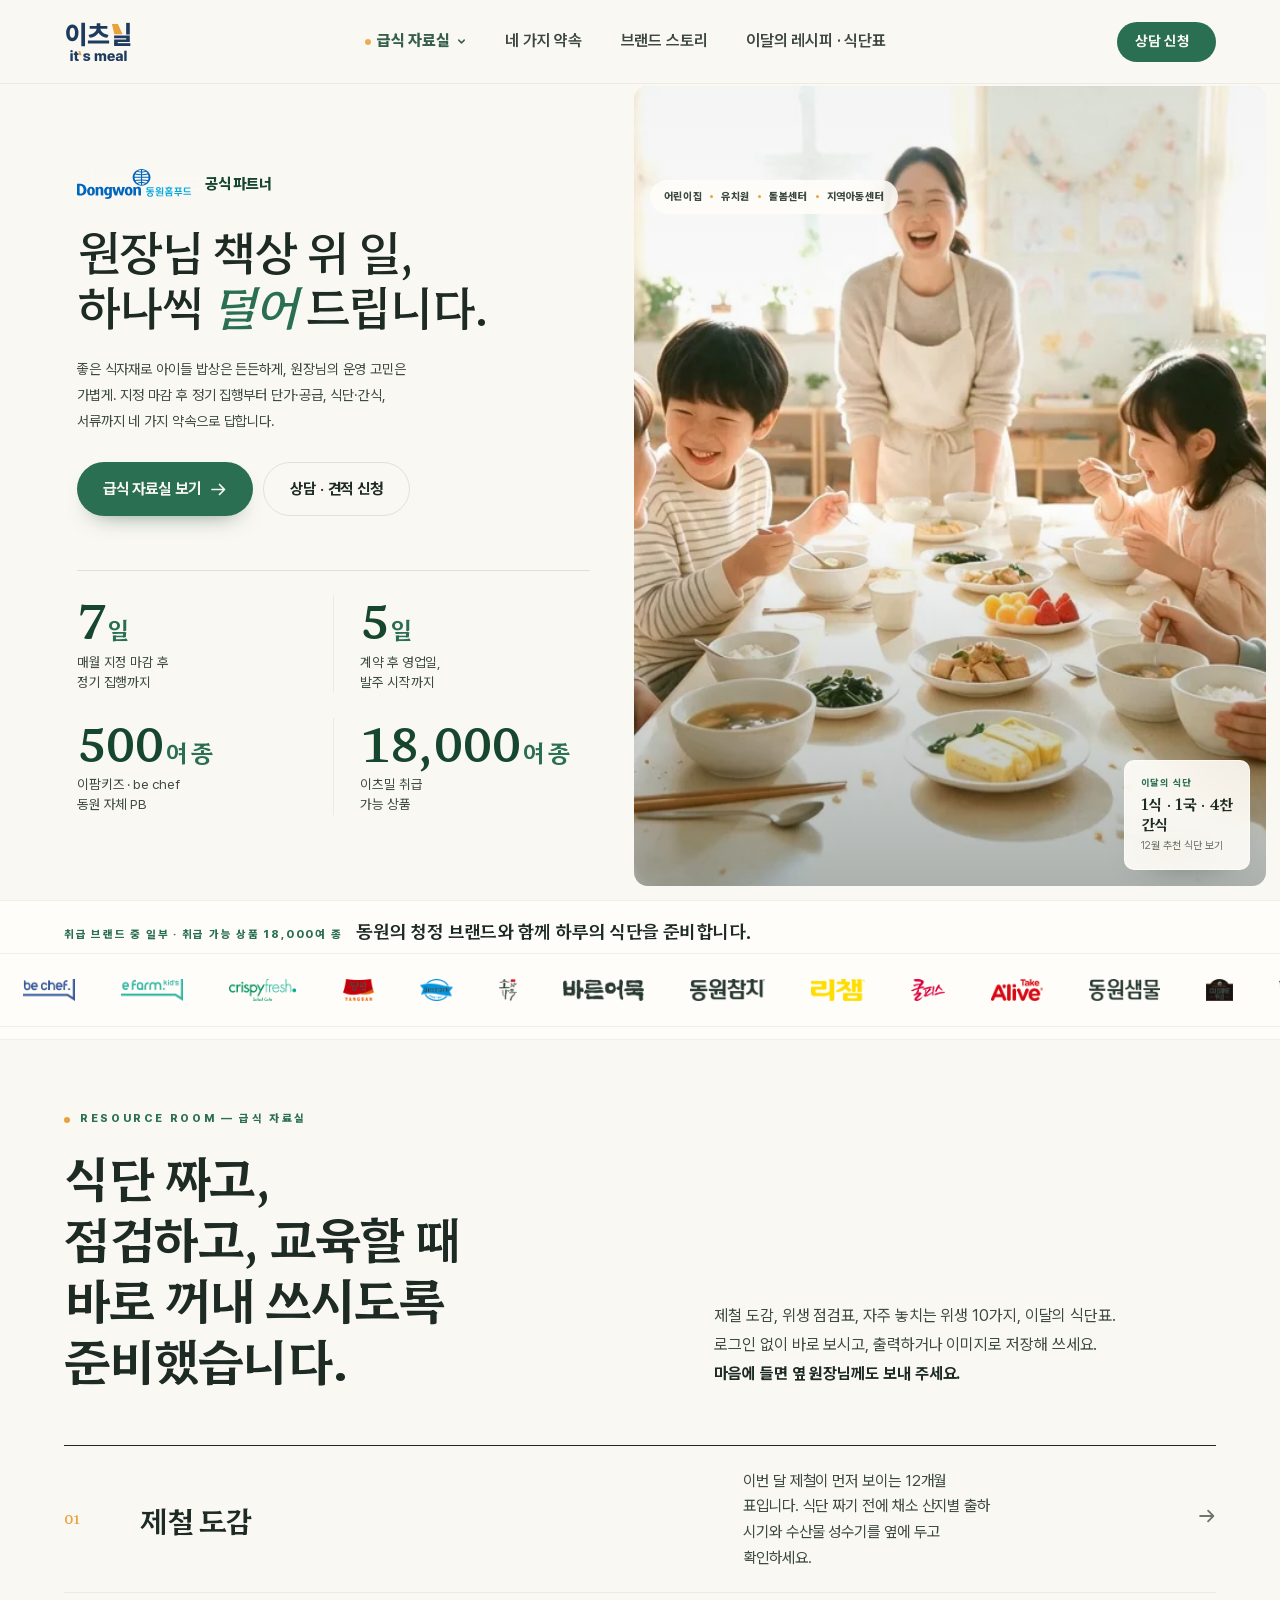
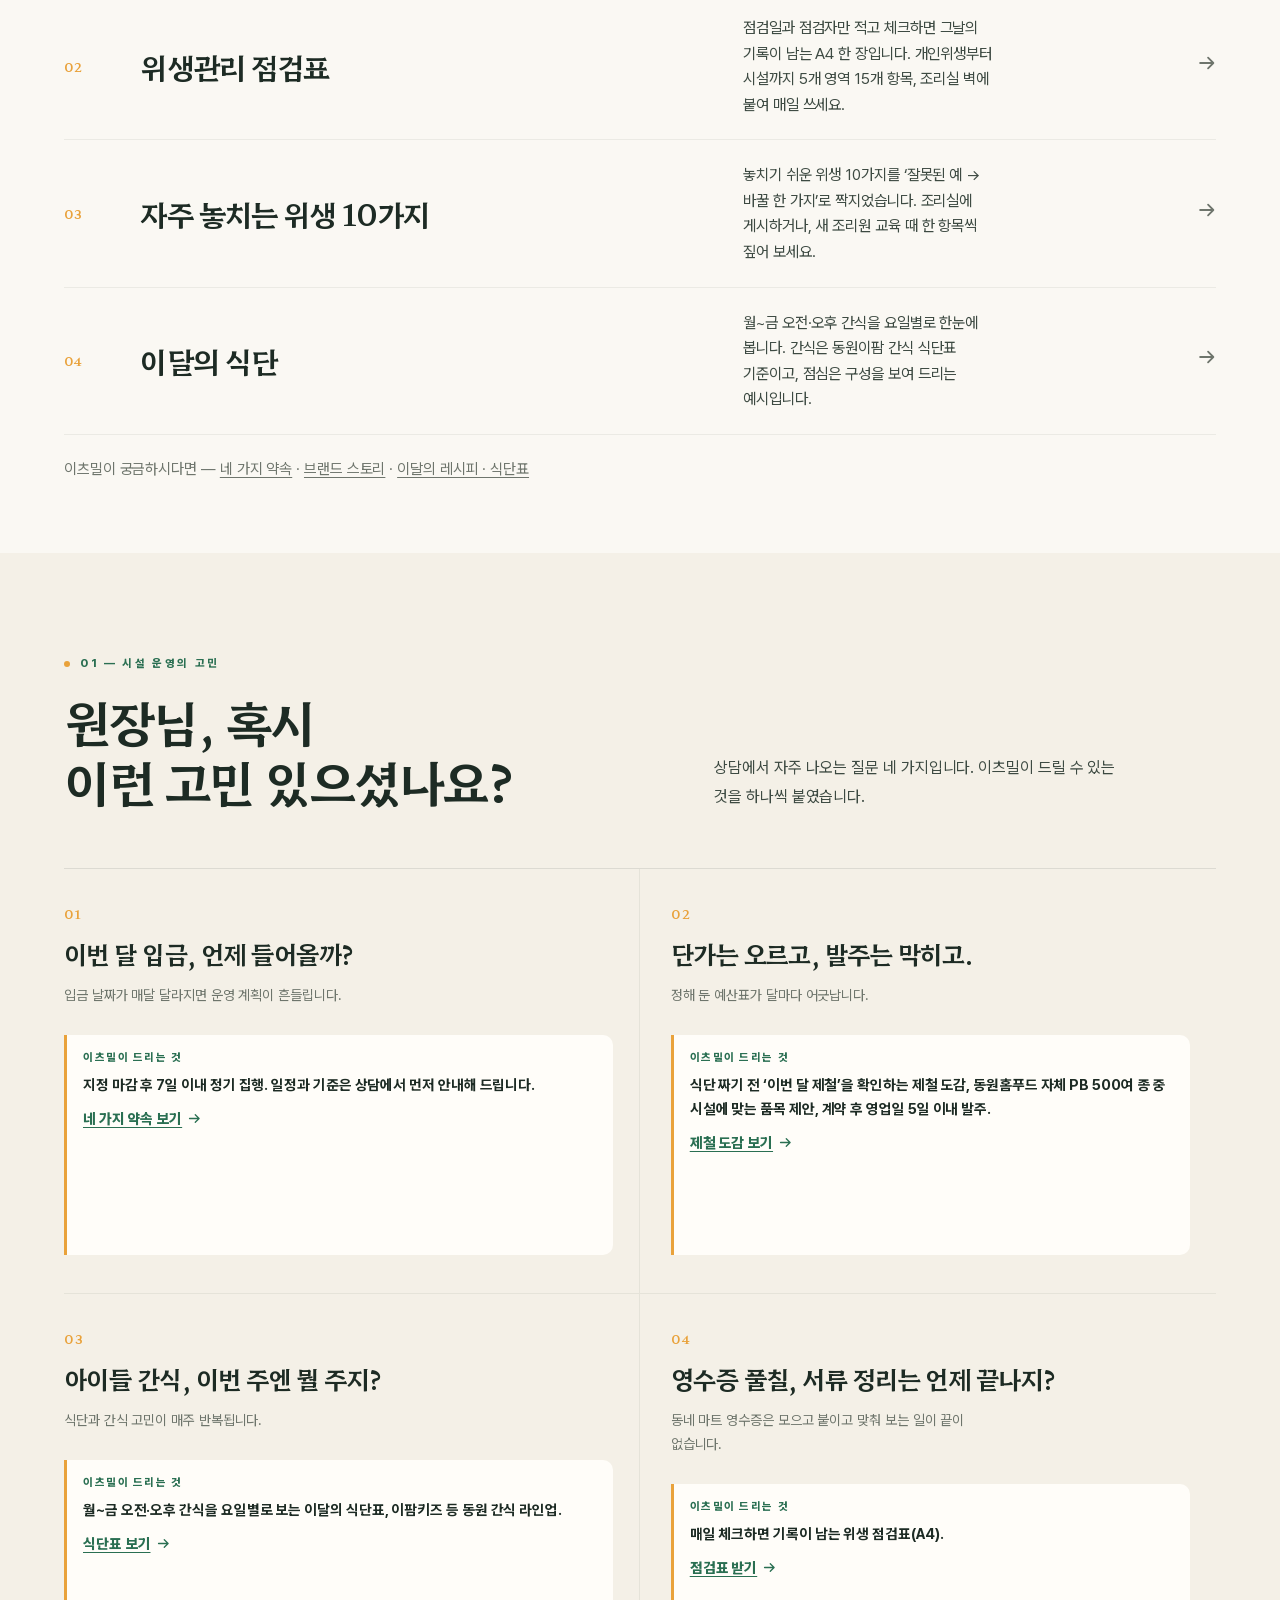
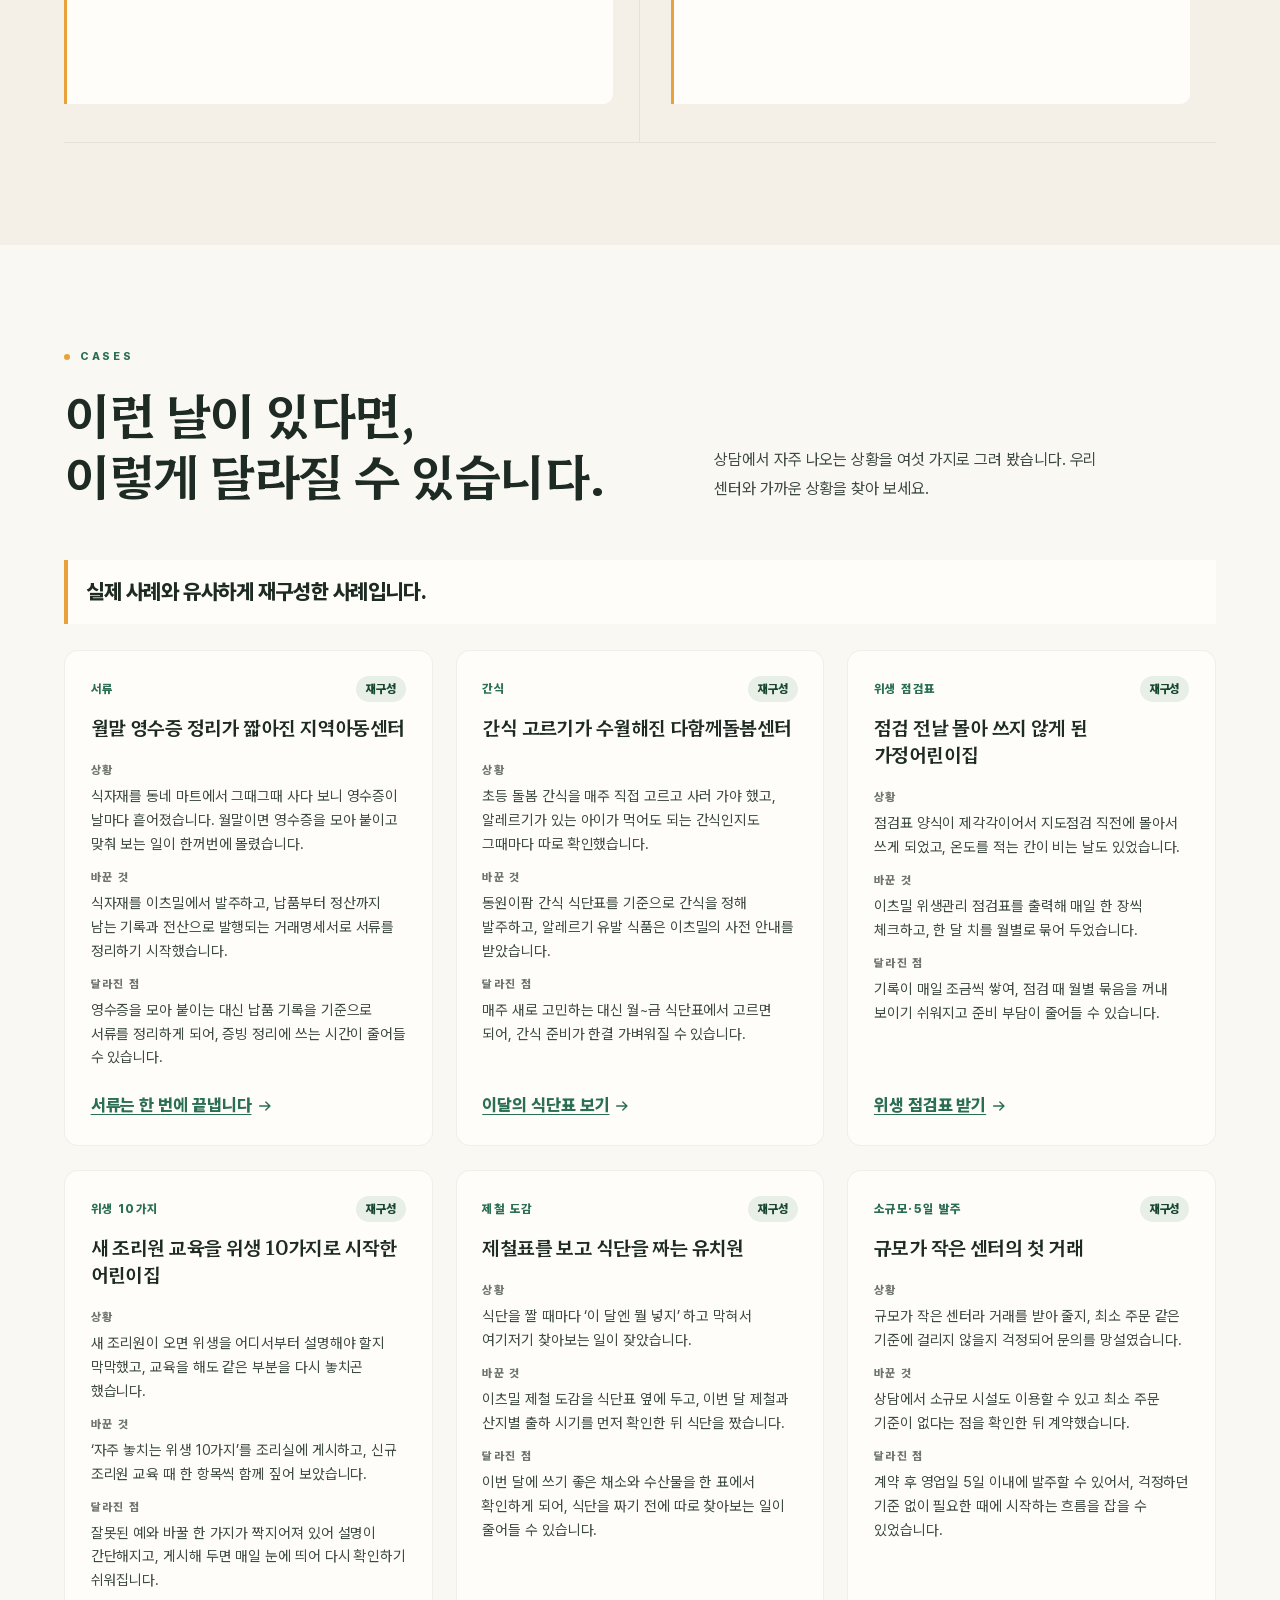
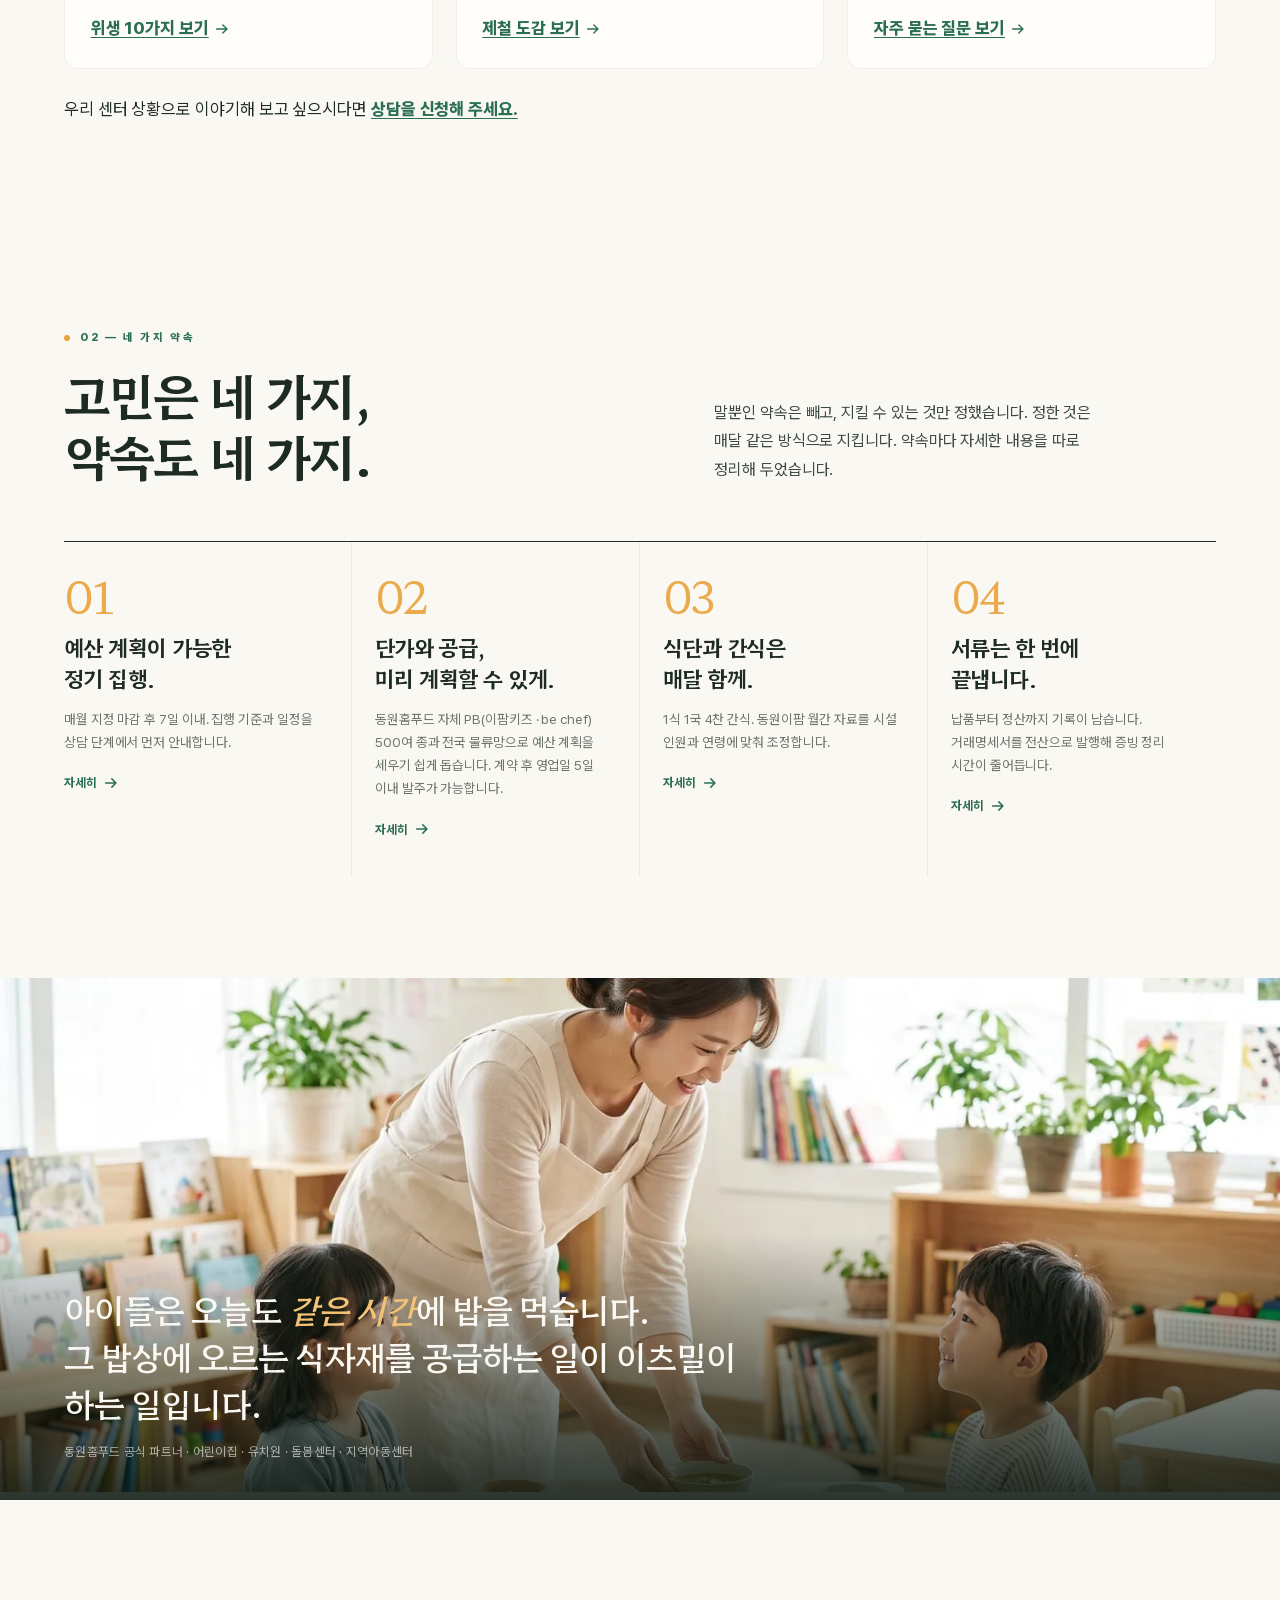
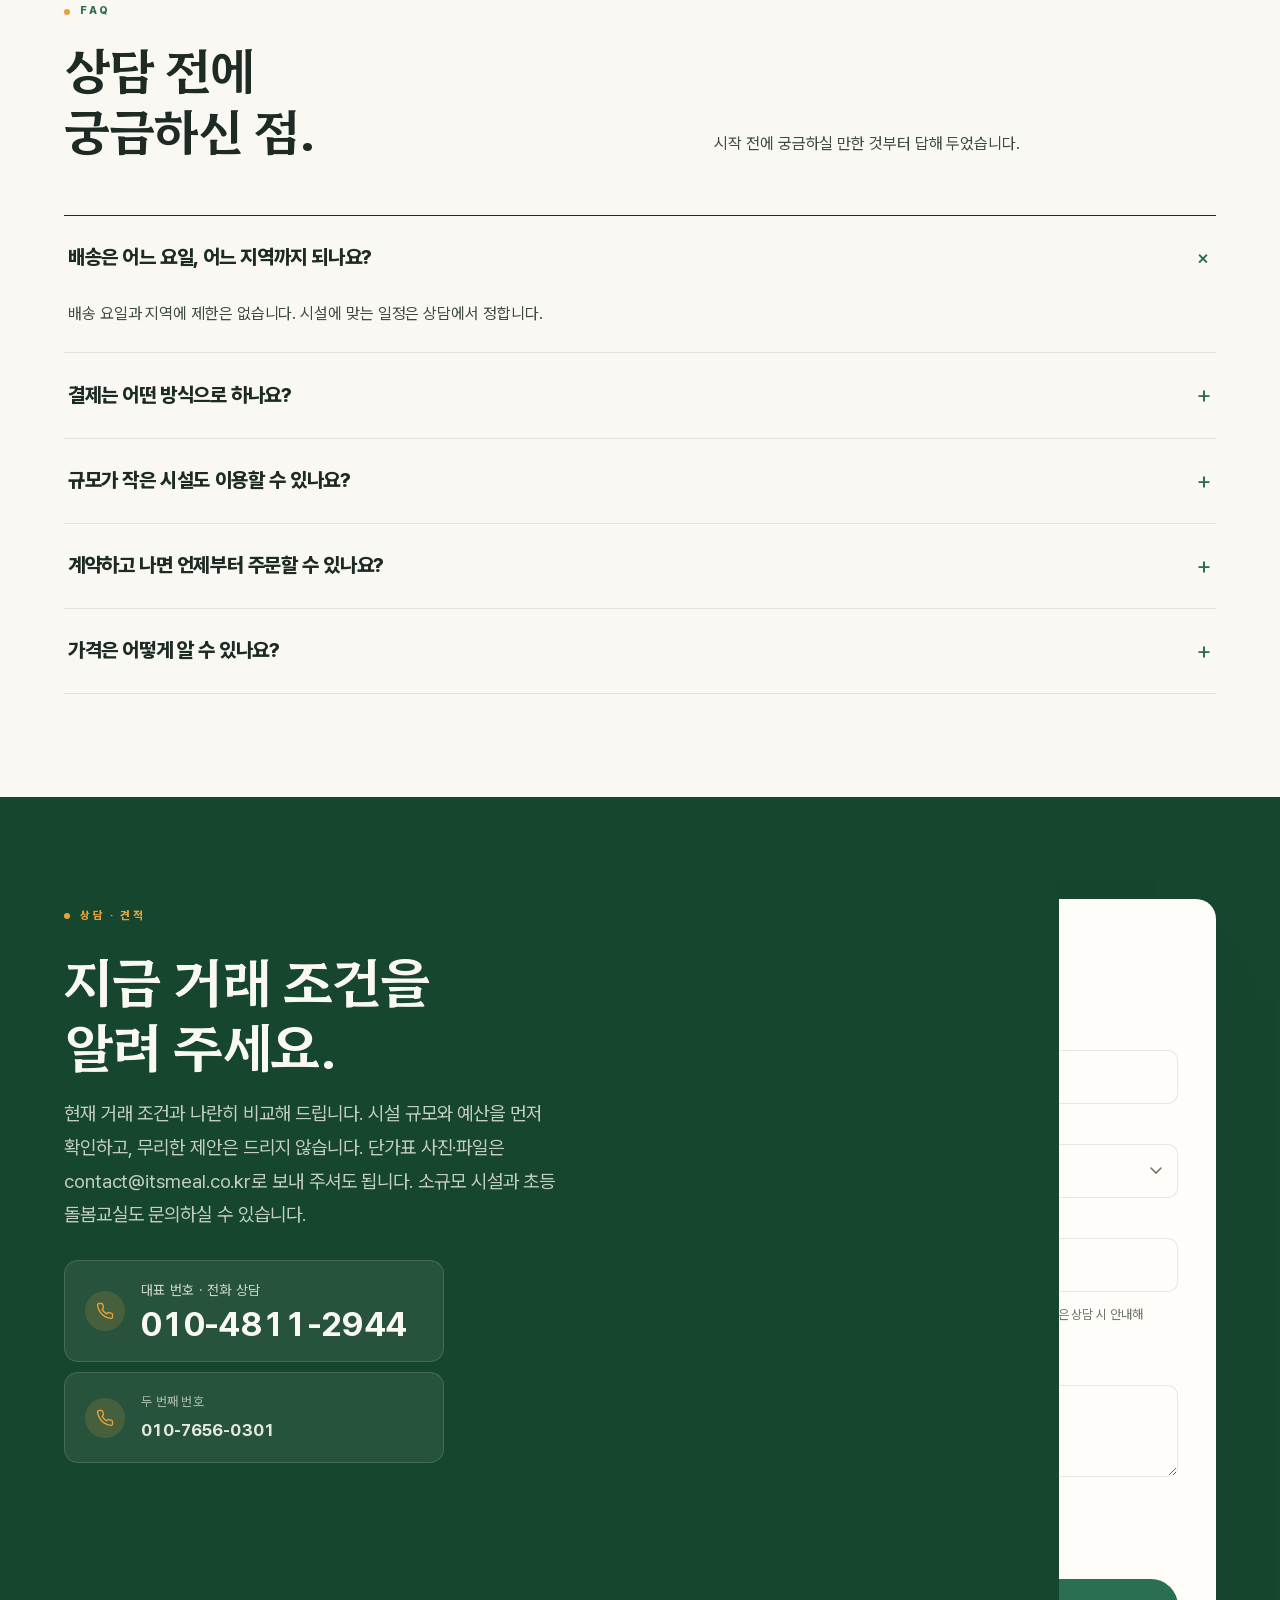
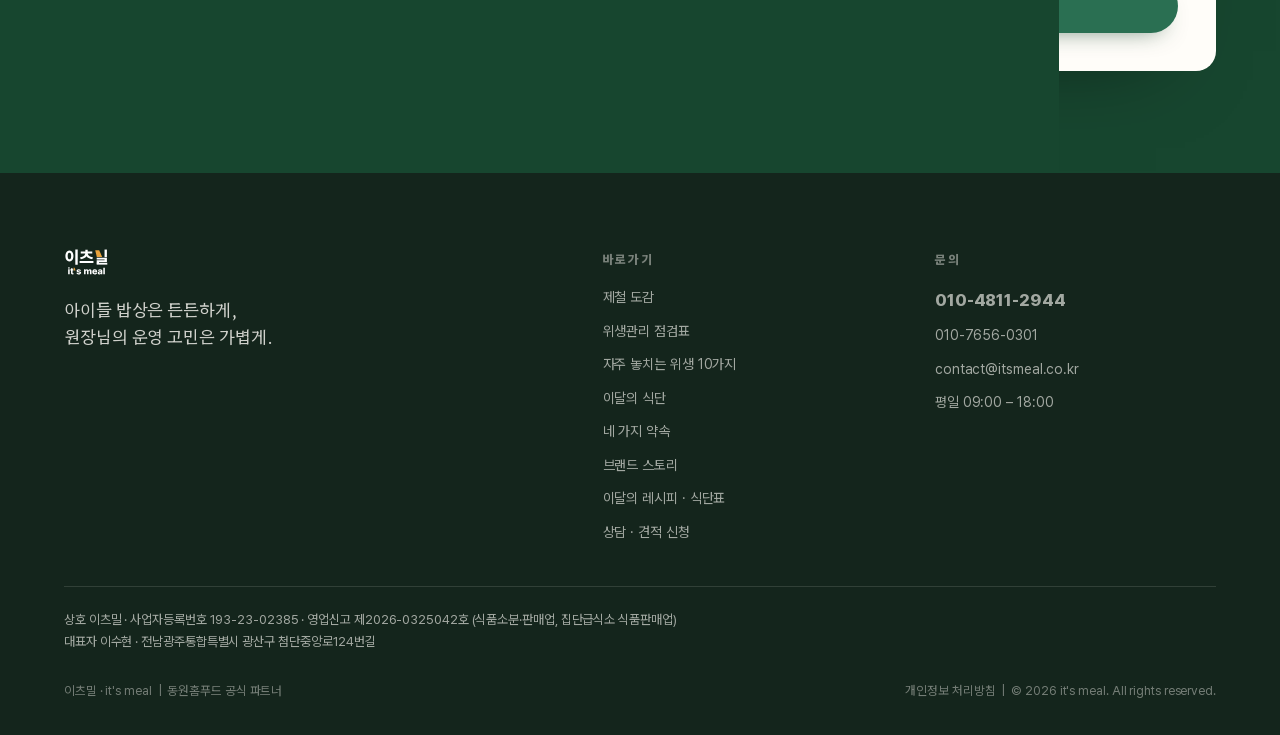
==== index.html @ c4bcea10 "히어로를 새 영상으로 교체(밝은 교실 영상 + 첫 프레임 사진), 반복 시 사진으로 부드럽게 되돌림 Co-Authored-By: Claude Sonnet 5.5 <noreply@a" ====
<!DOCTYPE html>
<html lang="ko" data-nav-dark="false">
<head>
<meta charset="utf-8">
<meta name="viewport" content="width=device-width, initial-scale=1">
<title>이츠밀 — 원장님 책상 위 일, 하나씩 덜어 드립니다</title>
<meta name="description" content="어린이집·유치원·돌봄센터·지역아동센터 전문 식자재 파트너 이츠밀. 동원홈푸드 공식 파트너. 좋은 식자재로 아이들 밥상은 든든하게, 원장님의 운영 고민은 가볍게.">
<meta name="naver-site-verification" content="3c187a1f4da1a7007dff5557e16200ed49ce03ab" />
<link rel="icon" href="/favicon.svg" type="image/svg+xml">
<link rel="canonical" href="https://itsmeal.co.kr/">
<meta property="og:type" content="website">
<meta property="og:locale" content="ko_KR">
<meta property="og:site_name" content="이츠밀">
<meta property="og:title" content="원장님 책상 위 일, 하나씩 덜어 드립니다">
<meta property="og:description" content="좋은 식자재로 아이들 밥상은 든든하게, 원장님의 운영 고민은 가볍게. 이츠밀 — 동원홈푸드 공식 파트너.">
<meta property="og:url" content="https://itsmeal.co.kr/">
<meta property="og:image" content="https://itsmeal.co.kr/og-home-v3.png">
<meta property="og:image:width" content="1200">
<meta property="og:image:height" content="630">
<meta property="og:image:type" content="image/png">
<meta property="og:image:alt" content="좋은 식자재로 밥상은 든든하게 — 매월 마감 후 7일 집행, 계약 후 5일 발주, 18,000여 종 취급">
<meta name="twitter:card" content="summary_large_image">
<meta name="twitter:image" content="https://itsmeal.co.kr/og-home-v3.png">
<script type="application/ld+json">
{
  "@context": "https://schema.org",
  "@graph": [
    {
      "@type": "Organization",
      "@id": "https://itsmeal.co.kr/#org",
      "name": "이츠밀",
      "legalName": "이츠밀",
      "taxID": "193-23-02385",
      "alternateName": "it's meal",
      "url": "https://itsmeal.co.kr/",
      "logo": "https://itsmeal.co.kr/assets/logos/mil2-navy.svg",
      "description": "어린이집·유치원·돌봄센터·지역아동센터 전문 식자재 파트너. 동원홈푸드 공식 파트너.",
      "email": "contact@itsmeal.co.kr",
      "contactPoint": [
        {
          "@type": "ContactPoint",
          "contactType": "customer service",
          "telephone": "+82-10-4811-2944",
          "email": "contact@itsmeal.co.kr",
          "areaServed": "KR",
          "availableLanguage": "ko"
        },
        {
          "@type": "ContactPoint",
          "contactType": "customer service",
          "telephone": "+82-10-7656-0301",
          "email": "contact@itsmeal.co.kr",
          "areaServed": "KR",
          "availableLanguage": "ko"
        }
      ]
    },
    {
      "@type": "WebSite",
      "@id": "https://itsmeal.co.kr/#site",
      "url": "https://itsmeal.co.kr/",
      "name": "이츠밀",
      "inLanguage": "ko-KR",
      "publisher": {
        "@id": "https://itsmeal.co.kr/#org"
      }
    }
  ]
}
</script>
<link rel="stylesheet" href="assets/css/eatsmil.css?v=6ac4d17e">
<link rel="stylesheet" href="assets/css/home.css?v=a015efe0">
<link rel="stylesheet" href="assets/css/cine.css?v=6cdbda81">
<link rel="stylesheet" href="assets/css/sub.css?v=0b7fb41f">
<link rel="stylesheet" href="assets/css/v3.css?v=c8e3315e">
</head>
<body data-page="home">
<!--gen:nav-->
<header class="nav" id="siteNav">
  <div class="nav__in">
    <a class="nav__logo" href="/" aria-label="이츠밀 홈">
      <img class="logo-navy" src="/assets/logos/mil2-navy.svg" alt="이츠밀">
      <img class="logo-white" src="/assets/logos/mil2-white.svg" alt="" aria-hidden="true">
    </a>
    <nav class="nav__menu"><div class="nav__dd"><a href="/resources" class="nav__ddT">급식 자료실<svg class="nav__chev" viewBox="0 0 12 12" fill="none" stroke="currentColor" stroke-width="1.6" stroke-linecap="round" stroke-linejoin="round"><path d="m3 4.5 3 3 3-3"/></svg></a><div class="nav__ddM"><a href="/resource-season"><b>제철 도감</b><span>식단 짜기 전, 이번 달 제철 확인</span></a><a href="/resource-hygiene-check"><b>위생관리 점검표</b><span>출력해서 매일 체크하는 A4 한 장</span></a><a href="/resource-hygiene-tips"><b>자주 놓치는 위생 10가지</b><span>조리실 게시 · 신규 조리원 교육용</span></a><a href="/menu"><b>이달의 식단</b><span>월~금 간식 식단표와 구성 예시</span></a></div></div><a href="/promise" class="">네 가지 약속</a><a href="/story" class="">브랜드 스토리</a><a href="/archive" class="">이달의 레시피 · 식단표</a></nav>
    <a class="nav__cta" href="/#contact">상담 신청 <svg viewBox="0 0 17 17" fill="none" stroke="currentColor" stroke-width="1.7" stroke-linecap="round" stroke-linejoin="round"><path d="M2 8.5h12M9.5 3.5 14.5 8.5 9.5 13.5"/></svg></a>
    <button class="nav__burger" aria-label="메뉴 열기" aria-expanded="false"><span></span></button>
  </div>
</header>
<div class="navSheet"><span class="navSheet__h">급식 자료실</span><a class="navSheet__c" href="/resource-season">제철 도감</a><a class="navSheet__c" href="/resource-hygiene-check">위생관리 점검표</a><a class="navSheet__c" href="/resource-hygiene-tips">자주 놓치는 위생 10가지</a><a class="navSheet__c" href="/menu">이달의 식단</a><a href="/promise">네 가지 약속</a><a href="/story">브랜드 스토리</a><a href="/archive">이달의 레시피 · 식단표</a><a href="/#contact">상담 신청</a></div>
<nav class="mbar" id="mbar" aria-label="빠른 메뉴">
  <a href="/"><svg viewBox="0 0 24 24" fill="none" stroke="currentColor" stroke-width="1.7" stroke-linecap="round" stroke-linejoin="round"><path d="M3 11.5 12 4l9 7.5V20a1 1 0 0 1-1 1h-5v-6H9v6H4a1 1 0 0 1-1-1z"/></svg><span>홈</span></a>
  <a href="/resources"><svg viewBox="0 0 24 24" fill="none" stroke="currentColor" stroke-width="1.7" stroke-linecap="round" stroke-linejoin="round"><path d="M6 3h9l4 4v14H6z"/><path d="M14 3v5h5M9 13h6M9 17h6"/></svg><span>급식 자료실</span></a>
  <a href="tel:01048112944"><svg viewBox="0 0 24 24" fill="none" stroke="currentColor" stroke-width="1.7" stroke-linecap="round" stroke-linejoin="round"><path d="M22 16.9v3a2 2 0 0 1-2.2 2 19.8 19.8 0 0 1-8.6-3.1 19.5 19.5 0 0 1-6-6A19.8 19.8 0 0 1 2.1 4.2 2 2 0 0 1 4.1 2h3a2 2 0 0 1 2 1.7c.1.9.4 1.8.7 2.7a2 2 0 0 1-.5 2.1L8 9.8a16 16 0 0 0 6 6l1.3-1.3a2 2 0 0 1 2.1-.4c.9.3 1.8.6 2.7.7a2 2 0 0 1 1.7 2z"/></svg><span>전화</span></a>
  <a class="mbar__cta" href="/#contact"><svg viewBox="0 0 24 24" fill="none" stroke="currentColor" stroke-width="1.7" stroke-linecap="round" stroke-linejoin="round"><path d="M4 5h16v11H8l-4 4z"/></svg><span>상담 신청</span></a>
</nav>
<!--/gen:nav-->

<!-- ═══ HERO ══════════════════════════════════════════════════════ -->
<section class="hero3" data-hero>
  <div class="hero3__copy">
    <span class="partner" data-cine>
      <img src="assets/logos/dongwon-homefood-blue.svg" alt="동원홈푸드">
      <span class="partner__txt">공식 파트너</span>
    </span>

    <h1>
      <span class="ln" data-cine-line>원장님 책상 위 일,</span>
      <span class="ln" data-cine-line>하나씩 <em>덜어</em> 드립니다.</span>
    </h1>

    <p class="hero3__sub" data-cine>
      좋은 식자재로 아이들 밥상은 든든하게, 원장님의 운영 고민은 가볍게.
      지정 마감 후 정기 집행부터 단가·공급, 식단·간식, 서류까지 네 가지 약속으로 답합니다.
    </p>

    <div class="hero3__acts" data-cine>
      <a class="btn btn--primary" href="#contents">
        급식 자료실 보기
        <svg viewBox="0 0 17 17" fill="none" stroke="currentColor" stroke-width="1.7" stroke-linecap="round" stroke-linejoin="round"><path d="M2 8.5h12M9.5 3.5 14.5 8.5 9.5 13.5"/></svg>
      </a>
      <a class="btn btn--ghost" href="#contact">상담 · 견적 신청</a>
    </div>

    <div class="hero3__facts" data-cine>
      <div class="hero3__fact">
        <span class="hero3__v">7<em>일</em></span>
        <span class="hero3__k">매월 지정 마감 후<br>정기 집행까지</span>
      </div>
      <div class="hero3__fact">
        <span class="hero3__v">5<em>일</em></span>
        <span class="hero3__k">계약 후 영업일,<br>발주 시작까지</span>
      </div>
      <div class="hero3__fact">
        <span class="hero3__v">500<em>여 종</em></span>
        <span class="hero3__k">이팜키즈 · be chef<br>동원 자체 PB</span>
      </div>
      <div class="hero3__fact">
        <span class="hero3__v">18,000<em>여 종</em></span>
        <span class="hero3__k">이츠밀 취급<br>가능 상품</span>
      </div>
    </div>
  </div>

  <div class="hero3__photo">
    <img src="assets/web/hero-kids-v4.webp" alt="밝은 교실에서 점심을 먹는 아이들과 웃고 있는 선생님" fetchpriority="high" data-hero-media>
    <video class="hero3__video" data-hero-video data-hero-media data-src="assets/web/hero-loop-v1.mp4" muted loop playsinline preload="none" aria-hidden="true" tabindex="-1"></video>
    <span class="hero3__tag" data-cine><span>어린이집</span><i></i><span>유치원</span><i></i><span>돌봄센터</span><i></i><span>지역아동센터</span></span>
    <a class="hero3__float" href="/menu" data-cine>
      <span class="k">이달의 식단</span>
      <span class="v">1식 · 1국 · 4찬<br>간식</span>
      <span class="d"><!--gen:home-float--><span data-month-label>11월</span> 추천 식단 보기<!--/gen:home-float--></span>
    </a>
  </div>
</section>

<!-- ═══ 브랜드 띠 ═══════════════════════════════════════════════════ -->
<section class="brandBand" aria-label="납품 가능 브랜드">
  <div class="wrap brandBand__head">
    <span class="brandBand__k">취급 브랜드 중 일부 · 취급 가능 상품 18,000여 종</span>
    <p class="brandBand__t">동원의 청정 브랜드와 함께 하루의 식단을 준비합니다.</p>
  </div>
  <div class="marquee" data-marquee>
    <ul class="marquee__track"><li><img src="assets/brands/bechef.webp" alt="be chef." loading="lazy" decoding="async"></li><li><img src="assets/brands/efarm.webp" alt="e farm. kid's" loading="lazy" decoding="async"></li><li><img src="assets/brands/crispy.webp" alt="crispyfresh" loading="lazy" decoding="async"></li><li><img src="assets/brands/yangban.webp" alt="양반" loading="lazy" decoding="async"></li><li><img src="assets/brands/denmark.webp" alt="덴마크" loading="lazy" decoding="async"></li><li><img src="assets/brands/sowanamu.webp" alt="소와나무" loading="lazy" decoding="async"></li><li><img src="assets/brands/baleun-eomug.webp" alt="바른어묵" loading="lazy" decoding="async"></li><li><img src="assets/brands/dwtuna.webp" alt="동원참치" loading="lazy" decoding="async"></li><li><img src="assets/brands/richam.webp" alt="리챔" loading="lazy" decoding="async"></li><li><img src="assets/brands/coolpeace.webp" alt="쿨피스" loading="lazy" decoding="async"></li><li><img src="assets/brands/takealive.webp" alt="Take A'live" loading="lazy" decoding="async"></li><li><img src="assets/brands/dwdrink.webp" alt="동원샘물" loading="lazy" decoding="async"></li><li><img src="assets/brands/cuisine.webp" alt="퀴진" loading="lazy" decoding="async"></li><li><img src="assets/brands/dimsum.webp" alt="딤섬" loading="lazy" decoding="async"></li><li><img src="assets/brands/thebanchan.webp" alt="더반찬&amp;" loading="lazy" decoding="async"></li><li><img src="assets/brands/gaesung.webp" alt="개성" loading="lazy" decoding="async"></li><li><img src="assets/brands/grilly.webp" alt="그릴리" loading="lazy" decoding="async"></li><li><img src="assets/brands/kebasak.webp" alt="케바삭" loading="lazy" decoding="async"></li><li><img src="assets/brands/sangsang.webp" alt="상상" loading="lazy" decoding="async"></li><li><img src="assets/brands/harumi.webp" alt="하루미" loading="lazy" decoding="async"></li><li><img src="assets/brands/just.webp" alt="저스트" loading="lazy" decoding="async"></li></ul>
    <ul class="marquee__track" aria-hidden="true"><li><img src="assets/brands/bechef.webp" alt="be chef." loading="lazy" decoding="async"></li><li><img src="assets/brands/efarm.webp" alt="e farm. kid's" loading="lazy" decoding="async"></li><li><img src="assets/brands/crispy.webp" alt="crispyfresh" loading="lazy" decoding="async"></li><li><img src="assets/brands/yangban.webp" alt="양반" loading="lazy" decoding="async"></li><li><img src="assets/brands/denmark.webp" alt="덴마크" loading="lazy" decoding="async"></li><li><img src="assets/brands/sowanamu.webp" alt="소와나무" loading="lazy" decoding="async"></li><li><img src="assets/brands/baleun-eomug.webp" alt="바른어묵" loading="lazy" decoding="async"></li><li><img src="assets/brands/dwtuna.webp" alt="동원참치" loading="lazy" decoding="async"></li><li><img src="assets/brands/richam.webp" alt="리챔" loading="lazy" decoding="async"></li><li><img src="assets/brands/coolpeace.webp" alt="쿨피스" loading="lazy" decoding="async"></li><li><img src="assets/brands/takealive.webp" alt="Take A'live" loading="lazy" decoding="async"></li><li><img src="assets/brands/dwdrink.webp" alt="동원샘물" loading="lazy" decoding="async"></li><li><img src="assets/brands/cuisine.webp" alt="퀴진" loading="lazy" decoding="async"></li><li><img src="assets/brands/dimsum.webp" alt="딤섬" loading="lazy" decoding="async"></li><li><img src="assets/brands/thebanchan.webp" alt="더반찬&amp;" loading="lazy" decoding="async"></li><li><img src="assets/brands/gaesung.webp" alt="개성" loading="lazy" decoding="async"></li><li><img src="assets/brands/grilly.webp" alt="그릴리" loading="lazy" decoding="async"></li><li><img src="assets/brands/kebasak.webp" alt="케바삭" loading="lazy" decoding="async"></li><li><img src="assets/brands/sangsang.webp" alt="상상" loading="lazy" decoding="async"></li><li><img src="assets/brands/harumi.webp" alt="하루미" loading="lazy" decoding="async"></li><li><img src="assets/brands/just.webp" alt="저스트" loading="lazy" decoding="async"></li></ul>
  </div>
</section>

<!-- ═══ 급식 현장 자료 ═══════════════════════════════════════════ -->
<section class="sec sec--tight" id="contents">
  <div class="wrap">
    <div class="secHead">
      <div class="secHead__t">
        <span class="lab" data-reveal>Resource Room — 급식 자료실</span>
        <h2 data-reveal style="--d:70ms">식단 짜고, 점검하고, 교육할 때<br>바로 꺼내 쓰시도록 준비했습니다.</h2>
      </div>
      <p class="secHead__a" data-reveal style="--d:140ms">
        제철 도감, 위생 점검표, 자주 놓치는 위생 10가지, 이달의 식단표. 로그인 없이 바로 보시고, 출력하거나 이미지로 저장해 쓰세요.
        <b>마음에 들면 옆 원장님께도 보내 주세요.</b>
      </p>
    </div>

    <div class="dir" data-reveal>
      <a class="dir__row" href="/resource-season">
        <span class="dir__n">01</span>
        <span class="dir__t">제철 도감</span>
        <span class="dir__d">이번 달 제철이 먼저 보이는 12개월 표입니다. 식단 짜기 전에 채소 산지별 출하 시기와 수산물 성수기를 옆에 두고 확인하세요.</span>
        <span class="dir__thumb"><img src="assets/web/goods.webp" alt="" loading="lazy" decoding="async"></span>
        <span class="dir__go"><svg viewBox="0 0 17 17" fill="none" stroke="currentColor" stroke-width="1.7" stroke-linecap="round" stroke-linejoin="round"><path d="M2 8.5h12M9.5 3.5 14.5 8.5 9.5 13.5"/></svg></span>
      </a>
      <a class="dir__row" href="/resource-hygiene-check">
        <span class="dir__n">02</span>
        <span class="dir__t">위생관리 점검표</span>
        <span class="dir__d">점검일과 점검자만 적고 체크하면 그날의 기록이 남는 A4 한 장입니다. 개인위생부터 시설까지 5개 영역 15개 항목, 조리실 벽에 붙여 매일 쓰세요.</span>
        <span class="dir__thumb"><img src="assets/web/desk.webp" alt="" loading="lazy" decoding="async"></span>
        <span class="dir__go"><svg viewBox="0 0 17 17" fill="none" stroke="currentColor" stroke-width="1.7" stroke-linecap="round" stroke-linejoin="round"><path d="M2 8.5h12M9.5 3.5 14.5 8.5 9.5 13.5"/></svg></span>
      </a>
      <a class="dir__row" href="/resource-hygiene-tips">
        <span class="dir__n">03</span>
        <span class="dir__t">자주 놓치는 위생 10가지</span>
        <span class="dir__d">놓치기 쉬운 위생 10가지를 ‘잘못된 예 → 바꿀 한 가지’로 짝지었습니다. 조리실에 게시하거나, 새 조리원 교육 때 한 항목씩 짚어 보세요.</span>
        <span class="dir__thumb"><img src="assets/web/serve.webp" alt="" loading="lazy" decoding="async"></span>
        <span class="dir__go"><svg viewBox="0 0 17 17" fill="none" stroke="currentColor" stroke-width="1.7" stroke-linecap="round" stroke-linejoin="round"><path d="M2 8.5h12M9.5 3.5 14.5 8.5 9.5 13.5"/></svg></span>
      </a>
      <a class="dir__row" href="/menu">
        <span class="dir__n">04</span>
        <span class="dir__t">이달의 식단</span>
        <span class="dir__d">월~금 오전·오후 간식을 요일별로 한눈에 봅니다. 간식은 동원이팜 간식 식단표 기준이고, 점심은 구성을 보여 드리는 예시입니다.</span>
        <span class="dir__thumb"><img src="assets/web/tray-mint.webp" alt="" loading="lazy" decoding="async"></span>
        <span class="dir__go"><svg viewBox="0 0 17 17" fill="none" stroke="currentColor" stroke-width="1.7" stroke-linecap="round" stroke-linejoin="round"><path d="M2 8.5h12M9.5 3.5 14.5 8.5 9.5 13.5"/></svg></span>
      </a>
    </div>

    <p class="small" data-reveal style="margin-top:22px">
      이츠밀이 궁금하시다면 — <a href="/promise" style="text-decoration:underline;text-underline-offset:3px">네 가지 약속</a> ·
      <a href="/story" style="text-decoration:underline;text-underline-offset:3px">브랜드 스토리</a> ·
      <a href="/archive" style="text-decoration:underline;text-underline-offset:3px">이달의 레시피 · 식단표</a>
    </p>
  </div>
</section>

<!-- ═══ 01 · 고민 ═════════════════════════════════════════════════ -->
<section class="sec sec--warm" id="concern">
  <div class="wrap">
    <div class="secHead">
      <div class="secHead__t">
        <span class="lab" data-reveal>01 — 시설 운영의 고민</span>
        <h2 data-reveal style="--d:70ms">원장님, 혹시<br>이런 고민 있으셨나요?</h2>
      </div>
      <p class="secHead__a" data-reveal style="--d:140ms">
        상담에서 자주 나오는 질문 네 가지입니다.
        이츠밀이 드릴 수 있는 것을 하나씩 붙였습니다.
      </p>
    </div>

    <div class="q4">
      <article class="q4__i" data-reveal>
        <span class="q4__n">01</span>
        <h3 class="q4__q">이번 달 입금, 언제 들어올까?</h3>
        <p class="q4__d">입금 날짜가 매달 달라지면 운영 계획이 흔들립니다.</p>
        <p class="q4__give"><span>이츠밀이 드리는 것</span><b>지정 마감 후 7일 이내 정기 집행. 일정과 기준은 상담에서 먼저 안내해 드립니다.</b><a href="/promise">네 가지 약속 보기 <svg viewBox="0 0 17 17" fill="none" stroke="currentColor" stroke-width="1.7" stroke-linecap="round" stroke-linejoin="round"><path d="M2 8.5h12M9.5 3.5 14.5 8.5 9.5 13.5"/></svg></a></p>
      </article>
      <article class="q4__i" data-reveal style="--d:80ms">
        <span class="q4__n">02</span>
        <h3 class="q4__q">단가는 오르고, 발주는 막히고.</h3>
        <p class="q4__d">정해 둔 예산표가 달마다 어긋납니다.</p>
        <p class="q4__give"><span>이츠밀이 드리는 것</span><b>식단 짜기 전 ‘이번 달 제철’을 확인하는 제철 도감, 동원홈푸드 자체 PB 500여 종 중 시설에 맞는 품목 제안, 계약 후 영업일 5일 이내 발주.</b><a href="/resource-season">제철 도감 보기 <svg viewBox="0 0 17 17" fill="none" stroke="currentColor" stroke-width="1.7" stroke-linecap="round" stroke-linejoin="round"><path d="M2 8.5h12M9.5 3.5 14.5 8.5 9.5 13.5"/></svg></a></p>
      </article>
      <article class="q4__i" data-reveal style="--d:160ms">
        <span class="q4__n">03</span>
        <h3 class="q4__q">아이들 간식, 이번 주엔 뭘 주지?</h3>
        <p class="q4__d">식단과 간식 고민이 매주 반복됩니다.</p>
        <p class="q4__give"><span>이츠밀이 드리는 것</span><b>월~금 오전·오후 간식을 요일별로 보는 이달의 식단표, 이팜키즈 등 동원 간식 라인업.</b><a href="/menu">식단표 보기 <svg viewBox="0 0 17 17" fill="none" stroke="currentColor" stroke-width="1.7" stroke-linecap="round" stroke-linejoin="round"><path d="M2 8.5h12M9.5 3.5 14.5 8.5 9.5 13.5"/></svg></a></p>
      </article>
      <article class="q4__i" data-reveal style="--d:240ms">
        <span class="q4__n">04</span>
        <h3 class="q4__q">영수증 풀칠, 서류 정리는 언제 끝나지?</h3>
        <p class="q4__d">동네 마트 영수증은 모으고 붙이고 맞춰 보는 일이 끝이 없습니다.</p>
        <p class="q4__give"><span>이츠밀이 드리는 것</span><b>매일 체크하면 기록이 남는 위생 점검표(A4).</b><a href="/resource-hygiene-check">점검표 받기 <svg viewBox="0 0 17 17" fill="none" stroke="currentColor" stroke-width="1.7" stroke-linecap="round" stroke-linejoin="round"><path d="M2 8.5h12M9.5 3.5 14.5 8.5 9.5 13.5"/></svg></a></p>
      </article>
    </div>
  </div>
</section>

<!-- ═══ 센터 사례(예시) ══════════════════════════════════════════ -->
<section class="sec" id="cases">
  <div class="wrap">
    <div class="secHead">
      <div class="secHead__t">
        <span class="lab" data-reveal>Cases</span>
        <h2 data-reveal style="--d:70ms">이런 날이 있다면,<br>이렇게 달라질 수 있습니다.</h2>
      </div>
      <p class="secHead__a" data-reveal style="--d:140ms">
        상담에서 자주 나오는 상황을 여섯 가지로 그려 봤습니다.
        우리 센터와 가까운 상황을 찾아 보세요.
      </p>
    </div>
    <p class="cases__note" data-reveal>실제 사례와 유사하게 재구성한 사례입니다.</p>
    <div class="cases">
      <article class="case" data-reveal>
        <div class="case__top"><span class="case__tag">서류</span><span class="case__ex">재구성</span></div>
        <h3 class="case__t">월말 영수증 정리가 짧아진 지역아동센터</h3>
        <dl class="case__dl"><dt>상황</dt><dd>식자재를 동네 마트에서 그때그때 사다 보니 영수증이 날마다 흩어졌습니다. 월말이면 영수증을 모아 붙이고 맞춰 보는 일이 한꺼번에 몰렸습니다.</dd><dt>바꾼 것</dt><dd>식자재를 이츠밀에서 발주하고, 납품부터 정산까지 남는 기록과 전산으로 발행되는 거래명세서로 서류를 정리하기 시작했습니다.</dd><dt>달라진 점</dt><dd>영수증을 모아 붙이는 대신 납품 기록을 기준으로 서류를 정리하게 되어, 증빙 정리에 쓰는 시간이 줄어들 수 있습니다.</dd></dl>
        <a class="case__a" href="/promise#p04">서류는 한 번에 끝냅니다 <svg viewBox="0 0 17 17" fill="none" stroke="currentColor" stroke-width="1.7" stroke-linecap="round" stroke-linejoin="round"><path d="M2 8.5h12M9.5 3.5 14.5 8.5 9.5 13.5"/></svg></a>
      </article>
      <article class="case" data-reveal style="--d:80ms">
        <div class="case__top"><span class="case__tag">간식</span><span class="case__ex">재구성</span></div>
        <h3 class="case__t">간식 고르기가 수월해진 다함께돌봄센터</h3>
        <dl class="case__dl"><dt>상황</dt><dd>초등 돌봄 간식을 매주 직접 고르고 사러 가야 했고, 알레르기가 있는 아이가 먹어도 되는 간식인지도 그때마다 따로 확인했습니다.</dd><dt>바꾼 것</dt><dd>동원이팜 간식 식단표를 기준으로 간식을 정해 발주하고, 알레르기 유발 식품은 이츠밀의 사전 안내를 받았습니다.</dd><dt>달라진 점</dt><dd>매주 새로 고민하는 대신 월~금 식단표에서 고르면 되어, 간식 준비가 한결 가벼워질 수 있습니다.</dd></dl>
        <a class="case__a" href="/menu">이달의 식단표 보기 <svg viewBox="0 0 17 17" fill="none" stroke="currentColor" stroke-width="1.7" stroke-linecap="round" stroke-linejoin="round"><path d="M2 8.5h12M9.5 3.5 14.5 8.5 9.5 13.5"/></svg></a>
      </article>
      <article class="case" data-reveal style="--d:160ms">
        <div class="case__top"><span class="case__tag">위생 점검표</span><span class="case__ex">재구성</span></div>
        <h3 class="case__t">점검 전날 몰아 쓰지 않게 된 가정어린이집</h3>
        <dl class="case__dl"><dt>상황</dt><dd>점검표 양식이 제각각이어서 지도점검 직전에 몰아서 쓰게 되었고, 온도를 적는 칸이 비는 날도 있었습니다.</dd><dt>바꾼 것</dt><dd>이츠밀 위생관리 점검표를 출력해 매일 한 장씩 체크하고, 한 달 치를 월별로 묶어 두었습니다.</dd><dt>달라진 점</dt><dd>기록이 매일 조금씩 쌓여, 점검 때 월별 묶음을 꺼내 보이기 쉬워지고 준비 부담이 줄어들 수 있습니다.</dd></dl>
        <a class="case__a" href="/resource-hygiene-check">위생 점검표 받기 <svg viewBox="0 0 17 17" fill="none" stroke="currentColor" stroke-width="1.7" stroke-linecap="round" stroke-linejoin="round"><path d="M2 8.5h12M9.5 3.5 14.5 8.5 9.5 13.5"/></svg></a>
      </article>
      <article class="case" data-reveal style="--d:0ms">
        <div class="case__top"><span class="case__tag">위생 10가지</span><span class="case__ex">재구성</span></div>
        <h3 class="case__t">새 조리원 교육을 위생 10가지로 시작한 어린이집</h3>
        <dl class="case__dl"><dt>상황</dt><dd>새 조리원이 오면 위생을 어디서부터 설명해야 할지 막막했고, 교육을 해도 같은 부분을 다시 놓치곤 했습니다.</dd><dt>바꾼 것</dt><dd>‘자주 놓치는 위생 10가지’를 조리실에 게시하고, 신규 조리원 교육 때 한 항목씩 함께 짚어 보았습니다.</dd><dt>달라진 점</dt><dd>잘못된 예와 바꿀 한 가지가 짝지어져 있어 설명이 간단해지고, 게시해 두면 매일 눈에 띄어 다시 확인하기 쉬워집니다.</dd></dl>
        <a class="case__a" href="/resource-hygiene-tips">위생 10가지 보기 <svg viewBox="0 0 17 17" fill="none" stroke="currentColor" stroke-width="1.7" stroke-linecap="round" stroke-linejoin="round"><path d="M2 8.5h12M9.5 3.5 14.5 8.5 9.5 13.5"/></svg></a>
      </article>
      <article class="case" data-reveal style="--d:80ms">
        <div class="case__top"><span class="case__tag">제철 도감</span><span class="case__ex">재구성</span></div>
        <h3 class="case__t">제철표를 보고 식단을 짜는 유치원</h3>
        <dl class="case__dl"><dt>상황</dt><dd>식단을 짤 때마다 ‘이 달엔 뭘 넣지’ 하고 막혀서 여기저기 찾아보는 일이 잦았습니다.</dd><dt>바꾼 것</dt><dd>이츠밀 제철 도감을 식단표 옆에 두고, 이번 달 제철과 산지별 출하 시기를 먼저 확인한 뒤 식단을 짰습니다.</dd><dt>달라진 점</dt><dd>이번 달에 쓰기 좋은 채소와 수산물을 한 표에서 확인하게 되어, 식단을 짜기 전에 따로 찾아보는 일이 줄어들 수 있습니다.</dd></dl>
        <a class="case__a" href="/resource-season">제철 도감 보기 <svg viewBox="0 0 17 17" fill="none" stroke="currentColor" stroke-width="1.7" stroke-linecap="round" stroke-linejoin="round"><path d="M2 8.5h12M9.5 3.5 14.5 8.5 9.5 13.5"/></svg></a>
      </article>
      <article class="case" data-reveal style="--d:160ms">
        <div class="case__top"><span class="case__tag">소규모·5일 발주</span><span class="case__ex">재구성</span></div>
        <h3 class="case__t">규모가 작은 센터의 첫 거래</h3>
        <dl class="case__dl"><dt>상황</dt><dd>규모가 작은 센터라 거래를 받아 줄지, 최소 주문 같은 기준에 걸리지 않을지 걱정되어 문의를 망설였습니다.</dd><dt>바꾼 것</dt><dd>상담에서 소규모 시설도 이용할 수 있고 최소 주문 기준이 없다는 점을 확인한 뒤 계약했습니다.</dd><dt>달라진 점</dt><dd>계약 후 영업일 5일 이내에 발주할 수 있어서, 걱정하던 기준 없이 필요한 때에 시작하는 흐름을 잡을 수 있었습니다.</dd></dl>
        <a class="case__a" href="/#faq">자주 묻는 질문 보기 <svg viewBox="0 0 17 17" fill="none" stroke="currentColor" stroke-width="1.7" stroke-linecap="round" stroke-linejoin="round"><path d="M2 8.5h12M9.5 3.5 14.5 8.5 9.5 13.5"/></svg></a>
      </article>
    </div>
    <p class="cases__cta" data-reveal>우리 센터 상황으로 이야기해 보고 싶으시다면 <a href="#contact">상담을 신청해 주세요.</a></p>
  </div>
</section>

<!-- ═══ 02 · 네 가지 약속 ═════════════════════════════════════════ -->
<section class="sec" id="promise">
  <div class="wrap">
    <div class="secHead">
      <div class="secHead__t">
        <span class="lab" data-reveal>02 — 네 가지 약속</span>
        <h2 data-reveal style="--d:70ms">고민은 네 가지,<br>약속도 네 가지.</h2>
      </div>
      <p class="secHead__a" data-reveal style="--d:140ms">
        말뿐인 약속은 빼고, 지킬 수 있는 것만 정했습니다.
        정한 것은 매달 같은 방식으로 지킵니다. 약속마다 자세한 내용을 따로 정리해 두었습니다.
      </p>
    </div>

    <div class="quad" data-reveal>
      <a class="quad__i" href="/promise#p01">
        <span class="quad__n">01</span>
        <h3 class="quad__t">예산 계획이 가능한<br>정기 집행.</h3>
        <p class="quad__d">매월 지정 마감 후 7일 이내. 집행 기준과 일정을 상담 단계에서 먼저 안내합니다.</p>
        <span class="quad__go">자세히 <svg viewBox="0 0 17 17" fill="none" stroke="currentColor" stroke-width="1.8" stroke-linecap="round" stroke-linejoin="round"><path d="M2 8.5h12M9.5 3.5 14.5 8.5 9.5 13.5"/></svg></span>
      </a>
      <a class="quad__i" href="/promise#p02">
        <span class="quad__n">02</span>
        <h3 class="quad__t">단가와 공급,<br>미리 계획할 수 있게.</h3>
        <p class="quad__d">동원홈푸드 자체 PB(이팜키즈 · be chef) 500여 종과 전국 물류망으로 예산 계획을 세우기 쉽게 돕습니다. 계약 후 영업일 5일 이내 발주가 가능합니다.</p>
        <span class="quad__go">자세히 <svg viewBox="0 0 17 17" fill="none" stroke="currentColor" stroke-width="1.8" stroke-linecap="round" stroke-linejoin="round"><path d="M2 8.5h12M9.5 3.5 14.5 8.5 9.5 13.5"/></svg></span>
      </a>
      <a class="quad__i" href="/promise#p03">
        <span class="quad__n">03</span>
        <h3 class="quad__t">식단과 간식은<br>매달 함께.</h3>
        <p class="quad__d">1식 1국 4찬 간식. 동원이팜 월간 자료를 시설 인원과 연령에 맞춰 조정합니다.</p>
        <span class="quad__go">자세히 <svg viewBox="0 0 17 17" fill="none" stroke="currentColor" stroke-width="1.8" stroke-linecap="round" stroke-linejoin="round"><path d="M2 8.5h12M9.5 3.5 14.5 8.5 9.5 13.5"/></svg></span>
      </a>
      <a class="quad__i" href="/promise#p04">
        <span class="quad__n">04</span>
        <h3 class="quad__t">서류는 한 번에<br>끝냅니다.</h3>
        <p class="quad__d">납품부터 정산까지 기록이 남습니다. 거래명세서를 전산으로 발행해 증빙 정리 시간이 줄어듭니다.</p>
        <span class="quad__go">자세히 <svg viewBox="0 0 17 17" fill="none" stroke="currentColor" stroke-width="1.8" stroke-linecap="round" stroke-linejoin="round"><path d="M2 8.5h12M9.5 3.5 14.5 8.5 9.5 13.5"/></svg></span>
      </a>
    </div>
  </div>
</section>

<!-- ═══ 풀블리드 사진 ═════════════════════════════════════════════ -->
<section class="band" data-reveal="mask" style="height:clamp(340px,58vh,560px)">
  <img src="assets/web/serve.webp" alt="교사가 아이들에게 급식을 배식하는 모습" data-parallax="0.06" loading="lazy" decoding="async">
  <div class="band__cap">
    <div class="wrap" style="padding-inline:0">
      <p>아이들은 오늘도 <em>같은 시간</em>에 밥을 먹습니다.<br>그 밥상에 오르는 식자재를 공급하는 일이 이츠밀이 하는 일입니다.</p>
      <small>동원홈푸드 공식 파트너 · 어린이집 · 유치원 · 돌봄센터 · 지역아동센터</small>
    </div>
  </div>
</section>

<!-- ═══ 자주 묻는 질문 ═══════════════════════════════════════════ -->
<section class="sec" id="faq">
  <div class="wrap">
    <div class="secHead">
      <div class="secHead__t">
        <span class="lab" data-reveal>FAQ</span>
        <h2 data-reveal style="--d:70ms">상담 전에<br>궁금하신 점.</h2>
      </div>
      <p class="secHead__a" data-reveal style="--d:140ms">
        시작 전에 궁금하실 만한 것부터 답해 두었습니다.
      </p>
    </div>
    <div class="faq" data-reveal>
      <details class="faq__i" open>
        <summary>배송은 어느 요일, 어느 지역까지 되나요?</summary>
        <p>배송 요일과 지역에 제한은 없습니다. 시설에 맞는 일정은 상담에서 정합니다.</p>
      </details>
      <details class="faq__i">
        <summary>결제는 어떤 방식으로 하나요?</summary>
        <p>결제 방식에 제한은 없습니다. 방식은 상담에서 함께 정합니다.</p>
      </details>
      <details class="faq__i">
        <summary>규모가 작은 시설도 이용할 수 있나요?</summary>
        <p>소규모 시설도 이용하실 수 있습니다. 초등 돌봄교실도 문의하실 수 있습니다.</p>
      </details>
      <details class="faq__i">
        <summary>계약하고 나면 언제부터 주문할 수 있나요?</summary>
        <p>계약 후 영업일 5일 이내에 발주가 가능합니다.</p>
      </details>
      <details class="faq__i">
        <summary>가격은 어떻게 알 수 있나요?</summary>
        <p>가격은 상담 시 안내합니다. 지금 쓰고 계신 단가표가 있다면 사진·파일을 <strong class="mailHi"><!--email_off-->contact@itsmeal.co.kr<!--/email_off--></strong>로 보내 주셔도 됩니다.</p>
      </details>
    </div>
  </div>
</section>

<!-- ═══ 상담 ══════════════════════════════════════════════════════ -->
<section class="sec section--deep" id="contact">
  <div class="wrap contact">
    <div data-reveal>
      <span class="lab lab--light" style="color:var(--amber)">상담 · 견적</span>
      <h2 class="h2" style="margin-top:18px">지금 거래 조건을<br>알려 주세요.</h2>
      <p class="lede" style="margin-top:20px">
        현재 거래 조건과 나란히 비교해 드립니다.
        시설 규모와 예산을 먼저 확인하고, 무리한 제안은 드리지 않습니다.
        단가표 사진·파일은 <!--email_off-->contact@itsmeal.co.kr<!--/email_off-->로 보내 주셔도 됩니다.
        소규모 시설과 초등 돌봄교실도 문의하실 수 있습니다.
      </p>

      <div class="contact__ways">
        <a class="way way--main" href="tel:01048112944">
          <span class="way__ico"><svg viewBox="0 0 24 24" fill="none" stroke="currentColor" stroke-width="1.8" stroke-linecap="round" stroke-linejoin="round"><path d="M22 16.9v3a2 2 0 0 1-2.2 2 19.8 19.8 0 0 1-8.6-3.1 19.5 19.5 0 0 1-6-6A19.8 19.8 0 0 1 2.1 4.2 2 2 0 0 1 4.1 2h3a2 2 0 0 1 2 1.7c.1 1 .4 1.9.7 2.8a2 2 0 0 1-.5 2.1L8.1 9.9a16 16 0 0 0 6 6l1.3-1.3a2 2 0 0 1 2.1-.4c.9.3 1.8.6 2.8.7a2 2 0 0 1 1.7 2Z"/></svg></span>
          <span><span class="way__t">대표 번호 · 전화 상담</span><span class="way__v">010-4811-2944</span></span>
        </a>
        <a class="way way--sub" href="tel:01076560301">
          <span class="way__ico"><svg viewBox="0 0 24 24" fill="none" stroke="currentColor" stroke-width="1.8" stroke-linecap="round" stroke-linejoin="round"><path d="M22 16.9v3a2 2 0 0 1-2.2 2 19.8 19.8 0 0 1-8.6-3.1 19.5 19.5 0 0 1-6-6A19.8 19.8 0 0 1 2.1 4.2 2 2 0 0 1 4.1 2h3a2 2 0 0 1 2 1.7c.1 1 .4 1.9.7 2.8a2 2 0 0 1-.5 2.1L8.1 9.9a16 16 0 0 0 6 6l1.3-1.3a2 2 0 0 1 2.1-.4c.9.3 1.8.6 2.8.7a2 2 0 0 1 1.7 2Z"/></svg></span>
          <span><span class="way__t">두 번째 번호</span><span class="way__v">010-7656-0301</span></span>
        </a>
        <!-- 카카오톡 채널 URL이 정해지면 아래 카드를 주석 해제하고 href를 채우세요.
        <a class="way" href="#">
          <span class="way__ico"><svg viewBox="0 0 24 24" fill="none" stroke="currentColor" stroke-width="1.8" stroke-linecap="round" stroke-linejoin="round"><path d="M21 11.5a8.4 8.4 0 0 1-9 8.4 8.9 8.9 0 0 1-3.8-.9L3 20.5l1.5-4.6A8.4 8.4 0 0 1 12 3a8.4 8.4 0 0 1 9 8.5Z"/></svg></span>
          <span><span class="way__t">카카오톡 채널</span><span class="way__v">@이츠밀</span></span>
        </a>
        -->
      </div>
    </div>

    <div class="formCard" id="formCard" data-reveal style="--d:120ms">
      <div class="formCard__head">
        <b>상담 · 견적 신청</b>
        <span>영업일 기준 1일 안에 담당자가 연락드립니다.</span>
      </div>

      <form id="contactForm" novalidate>
        <div style="display:grid;gap:12px">
          <div class="formRow">
            <label class="field"><span>시설명 <i class="req">(필수)</i></span><input name="org" type="text" placeholder="예) 햇살어린이집" required></label>
            <label class="field"><span>담당자 성함 <i class="opt">(선택)</i></span><input name="name" type="text" placeholder="홍길동"></label>
          </div>
          <div class="formRow">
            <label class="field"><span>연락처 <i class="req">(필수)</i></span><input name="phone" type="tel" placeholder="010-0000-0000" required></label>
            <div class="field">
              <span>급식 인원 <i class="opt">(선택)</i></span>
              <select name="size">
                <option value="">선택해 주세요</option>
                <option>20명 이하</option>
                <option>21 – 50명</option>
                <option>51 – 100명</option>
                <option>101명 이상</option>
              </select>
            </div>
          </div>
          <label class="field"><span>소개해 주신 분 <i class="opt">(선택)</i></span>
            <input name="ref" type="text" maxlength="100" placeholder="예) 햇살어린이집 또는 김○○ 원장님">
            <small class="refNote">이츠밀을 소개해 주신 센터나 분이 계시면 적어 주세요. 감사의 선물을 드립니다. 조건은 상담 시 안내해 드립니다.</small>
          </label>
          <label class="field"><span>문의 내용 <i class="opt">(선택)</i></span>
            <textarea name="memo" placeholder="예) 현재 납품처, 불편한 점, 하루 급식 인원을 적어 주세요."></textarea>
          </label>
          <input type="text" name="website" tabindex="-1" autocomplete="off" aria-hidden="true" style="position:absolute;left:-9999px;opacity:0">
          <label class="consent"><input type="checkbox" name="consent" value="y" required> <span>[필수] 상담을 위한 개인정보 수집·이용에 동의합니다.</span></label>
          <details class="consentMore"><summary>자세히 보기</summary><p>수집 항목: 필수(시설명·연락처), 선택(성함·급식 인원·소개해 주신 분의 센터명 또는 성함·문의 내용). 상담 종료 후 1년간 보관한 뒤 파기합니다. 입력하신 정보는 Cloudflare·Resend(미국)의 서비스로 저장·전달되며, 이 과정에서 국외 이전이 이루어집니다. 동의하지 않으셔도 전화로 상담하실 수 있습니다. 자세한 내용은 <a href="/privacy" target="_blank" rel="noopener" style="text-decoration:underline;text-underline-offset:3px">개인정보 처리방침</a>에서 확인하세요.</p></details>
          <p class="formNote" id="formMsg" role="alert" style="color:var(--err)"></p>
          <button class="btn btn--primary" type="submit">신청하기</button>
        </div>
      </form>

      <div class="done">
        <span class="done__ico"><svg viewBox="0 0 24 24" fill="none" stroke="currentColor" stroke-width="1.6" stroke-linecap="round" stroke-linejoin="round"><circle cx="12" cy="12" r="10"/><path d="m7.5 12.5 3 3 6-6.5"/></svg></span>
        <b style="font-family:var(--serif);font-size:20px;font-weight:600;color:var(--ink)">신청이 접수되었습니다</b>
        <span style="font-size:14px;color:var(--muted);line-height:1.6">영업일 기준 1일 안에 담당자가<br>연락드리겠습니다.</span>
      </div>
    </div>
  </div>
</section>

<!--gen:foot-->
<footer class="foot">
  <div class="wrap">
    <div class="foot__top">
      <div>
        <img class="foot__logo" src="/assets/logos/mil2-white.svg" alt="이츠밀">
        <p class="foot__tag">아이들 밥상은 든든하게,<br>원장님의 운영 고민은 가볍게.</p>
      </div>
      <div>
        <h5>바로가기</h5>
        <ul>
          <li><a href="/resource-season">제철 도감</a></li>
          <li><a href="/resource-hygiene-check">위생관리 점검표</a></li>
          <li><a href="/resource-hygiene-tips">자주 놓치는 위생 10가지</a></li>
          <li><a href="/menu">이달의 식단</a></li>
          <li><a href="/promise">네 가지 약속</a></li>
          <li><a href="/story">브랜드 스토리</a></li>
          <li><a href="/archive">이달의 레시피 · 식단표</a></li>
          <li><a href="/#contact">상담 · 견적 신청</a></li>
        </ul>
      </div>
      <div>
        <h5>문의</h5>
        <ul>
          <li><a class="foot__tel" href="tel:01048112944">010-4811-2944</a></li>
          <li><a href="tel:01076560301">010-7656-0301</a></li>
          <li><!--email_off--><a href="mailto:contact@itsmeal.co.kr">contact@itsmeal.co.kr</a><!--/email_off--></li>
          <li>평일 09:00 – 18:00</li>
        </ul>
      </div>
    </div>
    <p class="foot__biz">상호 이츠밀 · 사업자등록번호 193-23-02385 · 영업신고 제2026-0325042호 (식품소분·판매업, 집단급식소 식품판매업)<br>대표자 이수현 · 전남광주통합특별시 광산구 첨단중앙로124번길</p>
    <div class="foot__bar">
      <span>이츠밀 · it's meal &nbsp;|&nbsp; 동원홈푸드 공식 파트너</span>
      <span><a href="/privacy">개인정보 처리방침</a> &nbsp;|&nbsp; © 2026 it's meal. All rights reserved.</span>
    </div>
  </div>
</footer>
<!--/gen:foot-->

<script src="vendor/lenis.min.js"></script>
<script src="vendor/gsap.min.js"></script>
<script src="vendor/ScrollTrigger.min.js"></script>
<script src="assets/js/eatsmil.js?v=1e5561b2"></script>
<script>
/* ── 폼 · 진행바 · 히어로 로드 ─────────────────────────────────────── */
document.addEventListener('DOMContentLoaded', () => {
  const form = document.getElementById('contactForm')
  const card = document.getElementById('formCard')
  if (form) {
    const msg = document.getElementById('formMsg')
    const btn = form.querySelector('button[type=submit]')
    const flag = (el, bad) => el.classList.toggle('is-bad', bad)
    form.addEventListener('submit', async e => {
      e.preventDefault()
      const org = form.org.value.trim()
      const phone = form.phone.value.replace(/[^0-9]/g, '')
      flag(form.org, !org); flag(form.phone, phone.length < 9)
      msg.textContent = ''
      if (!org) { msg.textContent = '시설명을 입력해 주세요.'; return form.org.focus() }
      if (phone.length < 9) { msg.textContent = '연락처를 확인해 주세요. (숫자 9자리 이상)'; return form.phone.focus() }
      if (!form.consent.checked) { msg.textContent = '개인정보 수집·이용에 동의해 주세요.'; return form.consent.focus() }
      btn.disabled = true
      try {
        const res = await fetch('/api/contact', {
          method: 'POST',
          headers: { 'content-type': 'application/json' },
          body: JSON.stringify(Object.fromEntries(new FormData(form))),
        })
        if (!res.ok) throw new Error(String(res.status))
        card.classList.add('is-sent')
        if (window.gaEvent) window.gaEvent('generate_lead')
      } catch {
        msg.textContent = '전송에 실패했습니다. 잠시 후 다시 시도하시거나 전화로 문의해 주세요.'
        btn.disabled = false
      }
    })
  }

  const reduce = matchMedia('(prefers-reduced-motion: reduce)').matches
  const lines = [...document.querySelectorAll('[data-cine-line]')]
  const fades = [...document.querySelectorAll('[data-cine]')]
  lines.forEach((el, i) => { el.style.transitionDelay = (140 + i * 130) + 'ms' })
  fades.forEach((el, i) => { el.style.transitionDelay = (430 + i * 90) + 'ms' })
  if (!reduce) {
    requestAnimationFrame(() => setTimeout(() => {
      lines.forEach(el => el.classList.add('is-in'))
      setTimeout(() => fades.forEach(el => el.classList.add('is-in')), 120)
    }, 90))
  } else {
    lines.concat(fades).forEach(el => el.classList.add('is-in'))
  }
})
</script>
<script src="assets/js/ga.js?v=ee74cc83"></script>
</body>
</html>
---- assets/css/eatsmil.css ----
/* ═══════════════════════════════════════════════════════════════════════
   이츠밀 홈페이지 — 공통 디자인 시스템
   아이보리 바탕 · 딥그린 주조 · 앰버는 쉼표에만
   ═══════════════════════════════════════════════════════════════════════ */

@font-face {
  font-family: 'Hahmlet';
  src: url('../fonts/Hahmlet-400.ko1.woff2') format('woff2');
  font-weight: 400; font-style: normal; font-display: swap;
}
@font-face {
  font-family: 'Hahmlet';
  src: url('../fonts/Hahmlet-500.ko1.woff2') format('woff2');
  font-weight: 500; font-style: normal; font-display: swap;
}
@font-face {
  font-family: 'Hahmlet';
  src: url('../fonts/Hahmlet-600.ko1.woff2') format('woff2');
  font-weight: 600; font-style: normal; font-display: swap;
}
@font-face {
  font-family: 'Pretendard';
  src: url('../fonts/PretendardVariable.ko2.woff2') format('woff2');
  font-weight: 400 900; font-style: normal; font-display: swap;
}

:root {
  color-scheme: light;

  /* 바탕 */
  --ivory:      #FAF8F3;
  --ivory-warm: #F4F0E7;
  --paper:      #FFFDF9;
  --band:       #EFEBE1;

  /* 잉크 */
  --ink:        #1D2B24;
  --ink-soft:   #3D4A42;
  --muted:      #6E756C;
  --line:       rgba(29, 43, 36, 0.11);
  --line-soft:  rgba(29, 43, 36, 0.065);

  /* 브랜드 */
  --navy:       #1E3A5F;
  --green:      #2A6F52;
  --green-deep: #17462F;
  --green-mist: #E7EFE7;
  --amber:      #E9A23B;
  --dwblue:     #0065BD;

  /* 타이포 */
  --serif: 'Hahmlet', 'Nanum Myeongjo', serif;
  --sans: 'Pretendard', -apple-system, 'Malgun Gothic', sans-serif;

  /* 이징 */
  --ease-expo: cubic-bezier(0.16, 1, 0.3, 1);
  --ease-out:  cubic-bezier(0.22, 1, 0.36, 1);
  --ease-pop:  cubic-bezier(0.34, 1.4, 0.64, 1);

  /* 레이아웃 */
  --pad: clamp(20px, 5vw, 72px);
  --max: 1280px;
  --nav-h: 76px;
}

* { box-sizing: border-box; }

html { -webkit-text-size-adjust: 100%; }

body {
  margin: 0;
  background: var(--ivory);
  color: var(--ink);
  font-family: var(--sans);
  font-size: 17px;
  line-height: 1.68;
  letter-spacing: -0.005em;
  -webkit-font-smoothing: antialiased;
  -moz-osx-font-smoothing: grayscale;
  word-break: keep-all;
  overflow-x: hidden;
}

h1, h2, h3, h4, p, figure, blockquote { margin: 0; }
ul, ol { margin: 0; padding: 0; list-style: none; }
img { display: block; max-width: 100%; }
a { color: inherit; text-decoration: none; }
button { font: inherit; color: inherit; cursor: pointer; border: 0; background: none; }
::selection { background: rgba(233, 162, 59, 0.28); }

/* ── 타이포 스케일 ─────────────────────────────────────────────────── */
.display {
  font-family: var(--serif);
  font-weight: 500;
  letter-spacing: -0.03em;
  line-height: 1.16;
  font-size: clamp(38px, 6.4vw, 84px);
  color: var(--ink);
  text-wrap: balance;
}
.h2 {
  font-family: var(--serif);
  font-weight: 600;
  letter-spacing: -0.028em;
  line-height: 1.22;
  font-size: clamp(30px, 4.2vw, 54px);
  color: var(--ink);
  text-wrap: balance;
}
.h3 {
  font-family: var(--serif);
  font-weight: 600;
  letter-spacing: -0.02em;
  line-height: 1.32;
  font-size: clamp(22px, 2.5vw, 31px);
  color: var(--ink);
}
.h4 {
  font-family: var(--sans);
  font-weight: 700;
  line-height: 1.42;
  font-size: 19px;
  letter-spacing: -0.01em;
  color: var(--ink);
}
.lede {
  font-size: clamp(16px, 1.5vw, 19px);
  line-height: 1.78;
  color: var(--ink-soft);
  max-width: 46ch;
  text-wrap: pretty;
}
.body { color: var(--ink-soft); text-wrap: pretty; }
.small { font-size: 15px; line-height: 1.7; color: var(--muted); }
.mono {
  font-family: 'SF Mono', ui-monospace, 'Cascadia Code', monospace;
  font-size: 12px;
  letter-spacing: 0.14em;
  text-transform: uppercase;
  color: var(--muted);
}
.eyebrow {
  display: inline-flex;
  align-items: center;
  gap: 10px;
  font-size: 13px;
  font-weight: 700;
  letter-spacing: 0.2em;
  text-transform: uppercase;
  color: var(--green);
}
.eyebrow::before {
  content: '';
  width: 22px; height: 1.5px;
  background: var(--amber);
}
.eyebrow--plain::before { display: none; }

.accent { color: var(--green); }
mark.comma {
  background: none;
  color: var(--green);
  font-weight: 500;
  box-shadow: inset 0 -0.14em 0 rgba(233, 162, 59, 0.55);
  padding-bottom: 0.02em;
}

/* ── 레이아웃 ──────────────────────────────────────────────────────── */
.wrap {
  width: 100%;
  max-width: var(--max);
  margin-inline: auto;
  padding-inline: var(--pad);
}
.section { padding-block: clamp(64px, 9vw, 128px); }
.section--tight { padding-block: clamp(48px, 6vw, 84px); }
.section--band { background: var(--band); }
.section--warm { background: var(--ivory-warm); }
.section--deep { background: var(--green-deep); color: var(--ivory); }
.section--deep .h2, .section--deep .display, .section--deep .h3 { color: var(--ivory); }
.section--deep .lede, .section--deep .body { color: rgba(250, 248, 243, 0.76); }
.section--dark { background: #14251C; color: var(--ivory); }
.section--dark .h2, .section--dark .display { color: var(--ivory); }
.section--dark .lede, .section--dark .body { color: rgba(250, 248, 243, 0.72); }

.rule { height: 1px; background: var(--line); border: 0; margin: 0; }

.head {
  display: grid;
  grid-template-columns: minmax(0, 1fr) minmax(0, 0.85fr);
  gap: clamp(24px, 4vw, 64px);
  align-items: end;
  margin-bottom: clamp(36px, 5vw, 64px);
}
.head__title { display: grid; gap: 18px; }
.head__aside { justify-self: end; max-width: 42ch; }
@media (max-width: 860px) {
  .head { grid-template-columns: 1fr; align-items: start; }
  .head__aside { justify-self: start; }
}

/* ── 내비게이션 ────────────────────────────────────────────────────── */
.nav {
  position: fixed;
  inset: 0 0 auto;
  z-index: 90;
  height: var(--nav-h);
  display: flex;
  align-items: center;
  transition: background 460ms var(--ease-out), backdrop-filter .4s, box-shadow .4s, border-color .4s;
  border-bottom: 1px solid transparent;
}
.nav__in {
  display: flex;
  align-items: center;
  justify-content: space-between;
  gap: 24px;
  width: 100%;
  max-width: var(--max);
  margin-inline: auto;
  padding-inline: var(--pad);
}
.nav.is-solid {
  background: rgba(250, 248, 243, 0.82);
  -webkit-backdrop-filter: saturate(180%) blur(18px);
  backdrop-filter: saturate(180%) blur(18px);
  border-bottom-color: var(--line-soft);
}
.nav.is-dark:not(.is-solid) { color: var(--ivory); }
.nav__logo { display: flex; align-items: center; }
.nav__logo svg, .nav__logo img { height: 25px; width: auto; }
.nav__menu {
  display: flex;
  align-items: center;
  gap: clamp(14px, 2.2vw, 34px);
  font-size: 15px;
  font-weight: 600;
  letter-spacing: -0.01em;
}
.nav__menu a {
  position: relative;
  padding-block: 6px;
  opacity: .78;
  transition: opacity .3s;
  white-space: nowrap;
}
.nav__menu a::after {
  content: '';
  position: absolute;
  left: 0; right: 0; bottom: 0;
  height: 1.5px;
  background: var(--amber);
  transform: scaleX(0);
  transform-origin: left;
  transition: transform .42s var(--ease-expo);
}
.nav__menu a:hover { opacity: 1; }
.nav__menu a:hover::after, .nav__menu a.is-active::after { transform: scaleX(1); }
.nav__menu a.is-active { opacity: 1; }
.nav__cta {
  display: inline-flex; align-items: center; gap: 8px;
  height: 40px; padding-inline: 18px;
  border-radius: 999px;
  background: var(--green);
  color: var(--ivory);
  font-size: 14.5px; font-weight: 700;
  white-space: nowrap;
  transition: background .3s, transform .3s var(--ease-pop);
}
.nav__cta:hover { background: var(--green-deep); transform: translateY(-1px); }
.nav.is-dark:not(.is-solid) .nav__cta { background: var(--ivory); color: var(--green-deep); }
.nav__burger { display: none; width: 42px; height: 42px; align-items: center; justify-content: center; }
.nav__burger span {
  display: block; width: 20px; height: 1.6px; background: currentColor; position: relative;
  transition: transform .3s;
}
.nav__burger span::before, .nav__burger span::after {
  content: ''; position: absolute; left: 0; width: 20px; height: 1.6px; background: currentColor;
  transition: transform .3s var(--ease-out), opacity .2s;
}
.nav__burger span::before { top: -6px; }
.nav__burger span::after { top: 6px; }

.navSheet {
  position: fixed; inset: var(--nav-h) 0 auto; z-index: 88;
  background: var(--paper);
  border-bottom: 1px solid var(--line);
  padding: 12px var(--pad) 26px;
  display: none;
  flex-direction: column;
  gap: 2px;
  box-shadow: 0 24px 40px -28px rgba(20, 37, 28, .4);
}
.navSheet.is-open { display: flex; }
.navSheet a {
  padding: 14px 4px;
  font-size: 18px;
  font-weight: 600;
  border-bottom: 1px solid var(--line-soft);
}
.navSheet .nav__cta { margin-top: 18px; justify-content: center; height: 50px; }

@media (max-width: 900px) {
  .nav__menu { display: none; }
  .nav__cta { display: none; }
  .nav__burger { display: flex; }
  .nav.is-solid, .nav { background: rgba(250,248,243,.92); -webkit-backdrop-filter: blur(16px); backdrop-filter: blur(16px); }
  .nav.is-dark { color: var(--ink); }
}

/* ── 버튼 ──────────────────────────────────────────────────────────── */
.btn {
  display: inline-flex;
  align-items: center;
  gap: 10px;
  height: 54px;
  padding-inline: 26px;
  border-radius: 999px;
  font-size: 15.5px;
  font-weight: 700;
  letter-spacing: -0.01em;
  transition: background .34s, color .34s, transform .34s var(--ease-pop), box-shadow .34s;
  white-space: nowrap;
}
.btn svg { width: 17px; height: 17px; flex: none; }
.btn--primary { background: var(--green); color: var(--ivory); box-shadow: 0 12px 24px -16px rgba(23,70,47,.7); }
.btn--primary:hover { background: var(--green-deep); transform: translateY(-2px); box-shadow: 0 18px 30px -18px rgba(23,70,47,.8); }
.btn--ghost { border: 1.4px solid var(--line); color: var(--ink); }
.btn--ghost:hover { border-color: var(--green); color: var(--green); transform: translateY(-2px); }
.btn--light { background: rgba(250,248,243,.14); color: var(--ivory); border: 1.4px solid rgba(250,248,243,.4); }
.btn--light:hover { background: rgba(250,248,243,.24); transform: translateY(-2px); }
.btn--solidLight { background: var(--ivory); color: var(--green-deep); }
.btn--solidLight:hover { transform: translateY(-2px); box-shadow: 0 16px 28px -18px rgba(0,0,0,.5); }
.btn--sm { height: 44px; padding-inline: 20px; font-size: 14.5px; }

/* ── 리빌 ──────────────────────────────────────────────────────────── */
[data-reveal] {
  opacity: 0;
  transform: translateY(26px);
  filter: blur(7px);
  transition: opacity .95s var(--ease-expo), transform .95s var(--ease-expo), filter .95s var(--ease-expo);
  transition-delay: var(--d, 0ms);
}
[data-reveal].is-in {
  opacity: 1;
  transform: none;
  filter: blur(0);
}
[data-reveal="mask"] {
  clip-path: inset(0 0 100% 0);
  opacity: 1; transform: none; filter: none;
  transition: clip-path 1.15s var(--ease-expo);
}
[data-reveal="mask"].is-in { clip-path: inset(0 0 0 0); }

@media (prefers-reduced-motion: reduce) {
  *, *::before, *::after {
    animation-duration: .01ms !important; animation-delay: 0s !important;
    transition-duration: .01ms !important; transition-delay: 0s !important;
    animation-iteration-count: 1 !important;
  }
  [data-reveal], [data-reveal="mask"] {
    opacity: 1 !important; transform: none !important; filter: none !important;
    clip-path: none !important;
  }
}

/* ── 사진 프레임 ───────────────────────────────────────────────────── */
.frame {
  position: relative;
  overflow: hidden;
  border-radius: 18px;
  background: var(--band);
}
.frame img {
  width: 100%; height: 100%;
  object-fit: cover;
  transform: scale(1.02);
}
.frame--r { border-radius: 999px; }
.frame--sm { border-radius: 12px; }
.frame--raw { border-radius: 0; }

/* ── 파트너 락업 ───────────────────────────────────────────────────── */
.partner {
  display: inline-flex;
  align-items: center;
  gap: 14px;
  padding: 12px 18px;
  border-radius: 999px;
  border: 1px solid rgba(30, 58, 95, .14);
  background: rgba(255,255,255,.6);
  -webkit-backdrop-filter: blur(10px);
  backdrop-filter: blur(10px);
}
.partner img { height: 22px; width: auto; }
.partner__txt { font-size: 12.5px; font-weight: 700; letter-spacing: .06em; color: #4C5A66; white-space: nowrap; }
.partner--dark { background: rgba(250,248,243,.10); border-color: rgba(250,248,243,.24); }
.partner--dark .partner__txt { color: rgba(250,248,243,.86); }
.partner--onDark img { filter: brightness(0) invert(1); opacity: .9; }

/* ── CTA 밴드 ──────────────────────────────────────────────────────── */
.cta {
  position: relative;
  overflow: hidden;
  border-radius: 22px;
  background: var(--green-deep);
  color: var(--ivory);
  padding: clamp(36px, 5.4vw, 72px);
  display: grid;
  grid-template-columns: minmax(0, 1fr) minmax(0, 0.8fr);
  gap: clamp(28px, 4vw, 56px);
  align-items: center;
}
.cta__glow {
  position: absolute;
  width: 620px; height: 620px;
  right: -140px; top: -280px;
  background: radial-gradient(circle, rgba(233,162,59,.24) 0%, rgba(233,162,59,0) 68%);
  pointer-events: none;
}
.cta h2 { color: var(--ivory); }
.cta .lede { color: rgba(250,248,243,.72); }
.cta__actions { display: grid; gap: 12px; position: relative; }
.cta__row { display: flex; gap: 10px; flex-wrap: wrap; }
@media (max-width: 860px) {
  .cta { grid-template-columns: 1fr; }
}

/* ── 폼 ───────────────────────────────────────────────────────────── */
.field { display: grid; gap: 7px; }
.field > span {
  font-size: 12.5px; font-weight: 700; letter-spacing: .04em; color: var(--muted);
}
.field input, .field select, .field textarea {
  width: 100%;
  font: inherit;
  font-size: 15.5px;
  color: var(--ink);
  background: var(--paper);
  border: 1px solid var(--line);
  border-radius: 10px;
  padding: 13px 15px;
  transition: border-color .28s, box-shadow .28s;
  appearance: none;
}
.field textarea { min-height: 92px; resize: vertical; line-height: 1.6; }
.field input:focus, .field select:focus, .field textarea:focus {
  outline: none;
  border-color: var(--green);
  box-shadow: 0 0 0 3px rgba(42,111,82,.12);
}
.field select {
  background-image: url("data:image/svg+xml,%3Csvg xmlns='http://www.w3.org/2000/svg' width='12' height='8' viewBox='0 0 12 8'%3E%3Cpath d='M1 1l5 5 5-5' stroke='%236E756C' stroke-width='1.6' fill='none' stroke-linecap='round'/%3E%3C/svg%3E");
  background-repeat: no-repeat;
  background-position: right 15px center;
  padding-right: 38px;
}

/* ── 푸터 ──────────────────────────────────────────────────────────── */
.foot {
  background: #14251C;
  color: rgba(250,248,243,.62);
  padding-block: clamp(48px, 6vw, 76px) 34px;
  font-size: 14px;
}
.foot__top {
  display: grid;
  grid-template-columns: minmax(0, 1.3fr) repeat(2, minmax(0, .75fr));
  gap: clamp(28px, 4vw, 60px);
  padding-bottom: 42px;
  border-bottom: 1px solid rgba(250,248,243,.12);
}
.foot__logo { height: 26px; width: auto; margin-bottom: 20px; }
.foot__tag { font-family: var(--serif); font-size: 17px; color: rgba(250,248,243,.82); line-height: 1.6; }
.foot h5 {
  margin: 0 0 16px;
  font-size: 12.5px; font-weight: 800; letter-spacing: .14em; text-transform: uppercase;
  color: rgba(250,248,243,.44);
}
.foot ul { display: grid; gap: 10px; }
.foot a:hover { color: var(--ivory); }
.foot__bar {
  display: flex; flex-wrap: wrap; gap: 10px 22px;
  justify-content: space-between;
  padding-top: 26px;
  font-size: 12.5px;
  color: rgba(250,248,243,.42);
  line-height: 1.7;
}
@media (max-width: 760px) {
  .foot__top { grid-template-columns: 1fr 1fr; }
  .foot__top > :first-child { grid-column: 1 / -1; }
}

/* ── 유틸 ──────────────────────────────────────────────────────────── */
.stack { display: grid; gap: var(--gap, 16px); }
.cluster { display: flex; flex-wrap: wrap; gap: 12px; align-items: center; }
.nowrap { white-space: nowrap; }
.sr { position: absolute; width: 1px; height: 1px; overflow: hidden; clip: rect(0 0 0 0); }

/* 앰버 밑줄 강조 */
.uline {
  background-image: linear-gradient(var(--amber), var(--amber));
  background-size: 100% 2px;
  background-repeat: no-repeat;
  background-position: 0 100%;
  padding-bottom: 3px;
}
---- assets/css/home.css ----
/* ═══════════════════════════════════════════════════════════════════════
   홈 페이지 전용
   ═══════════════════════════════════════════════════════════════════════ */

/* ── HERO ──────────────────────────────────────────────────────────── */
.hero {
  position: relative;
  min-height: 100svh;
  padding-top: calc(var(--nav-h) + clamp(20px, 4vw, 56px));
  padding-bottom: clamp(28px, 4vw, 52px);
  display: grid;
  align-items: center;
  background: var(--ivory);
  overflow: hidden;
}
.hero::before {
  content: '';
  position: absolute;
  inset: auto auto -220px -220px;
  width: 720px; height: 720px;
  border-radius: 50%;
  background: radial-gradient(circle, rgba(42,111,82,.055) 0%, rgba(42,111,82,0) 70%);
  pointer-events: none;
}
.hero__grid {
  position: relative;
  display: grid;
  grid-template-columns: minmax(0, 1.02fr) minmax(0, 1fr);
  gap: clamp(28px, 4vw, 64px);
  align-items: center;
  width: 100%;
  max-width: var(--max);
  margin-inline: auto;
  padding-inline: var(--pad);
}
.hero__copy { max-width: 620px; }
.hero__badge { margin-bottom: clamp(20px, 3vw, 34px); }
.hero h1 {
  font-family: var(--serif);
  font-weight: 500;
  font-size: clamp(40px, 6.6vw, 88px);
  line-height: 1.14;
  letter-spacing: -0.035em;
  color: var(--ink);
  text-wrap: balance;
}
.hero h1 .ln { display: block; }
.hero__sub {
  margin-top: clamp(20px, 2.4vw, 30px);
  font-size: clamp(16px, 1.55vw, 19px);
  line-height: 1.8;
  color: var(--ink-soft);
  max-width: 34ch;
}
.hero__sub b { font-weight: 700; color: var(--green-deep); }
.hero__actions {
  margin-top: clamp(26px, 3.2vw, 40px);
  display: flex;
  flex-wrap: wrap;
  gap: 10px;
}
.hero__note {
  margin-top: 22px;
  font-size: 13.5px;
  color: var(--muted);
  display: flex; align-items: center; gap: 8px;
}
.hero__note i {
  width: 6px; height: 6px; border-radius: 50%; background: var(--amber); flex: none;
}

.hero__media {
  position: relative;
  aspect-ratio: 4 / 4.6;
  border-radius: 999px 999px 20px 20px;
  overflow: hidden;
  background: var(--band);
  max-height: 74svh;
  margin-inline: auto;
  width: 100%;
}
.hero__mediaWrap { position: relative; width: 100%; max-width: 560px; margin-inline: auto; }
.hero__media img {
  width: 100%; height: 100%;
  object-fit: cover;
  object-position: 52% 46%;
  transform: scale(1.06);
  will-change: transform;
}
.hero__glass {
  position: absolute;
  left: -34px;
  bottom: clamp(28px, 5vw, 56px);
  padding: 18px 22px;
  border-radius: 16px;
  background: rgba(255, 253, 249, 0.72);
  -webkit-backdrop-filter: saturate(180%) blur(20px);
  backdrop-filter: saturate(180%) blur(20px);
  border: 1px solid rgba(255,255,255,.7);
  box-shadow: 0 24px 48px -30px rgba(23,70,47,.5);
  display: grid;
  gap: 4px;
  max-width: 240px;
}
.hero__glass .k {
  font-size: 11.5px; font-weight: 800; letter-spacing: .16em; text-transform: uppercase; color: var(--green);
}
.hero__glass .v {
  font-family: var(--serif); font-size: 26px; font-weight: 600; line-height: 1.2; color: var(--ink);
  letter-spacing: -.02em;
}
.hero__glass .v em { font-style: normal; color: var(--amber); }
.hero__glass .d { font-size: 13px; color: var(--muted); line-height: 1.5; }

.hero__scroll {
  position: absolute;
  left: 50%; bottom: 18px;
  transform: translateX(-50%);
  display: none;
  font-size: 11px; letter-spacing: .18em; text-transform: uppercase; color: var(--muted);
}
.hero__scroll::after {
  content: '';
  display: block; width: 1px; height: 30px;
  margin: 8px auto 0;
  background: linear-gradient(var(--amber), transparent);
  animation: drip 2.4s var(--ease-out) infinite;
}
@keyframes drip {
  0% { transform: scaleY(0); transform-origin: top; opacity: 0 }
  30% { transform: scaleY(1); opacity: 1 }
  100% { transform: scaleY(1); transform-origin: bottom; opacity: 0 }
}

/* 히어로 로드 리빌 */
[data-hero-line] {
  opacity: 0;
  transform: translateY(30px);
  filter: blur(9px);
  transition: opacity 1.05s var(--ease-expo), transform 1.05s var(--ease-expo), filter 1.05s var(--ease-expo);
}
[data-hero-line].is-in { opacity: 1; transform: none; filter: blur(0); }
[data-hero-fade] {
  opacity: 0; transform: translateY(16px);
  transition: opacity .9s var(--ease-expo), transform .9s var(--ease-expo);
}
[data-hero-fade].is-in { opacity: 1; transform: none; }

@media (max-width: 980px) {
  .hero { min-height: auto; padding-bottom: 40px; }
  .hero__grid { grid-template-columns: 1fr; gap: 30px; }
  .hero__media { aspect-ratio: 4 / 3.4; border-radius: 999px 999px 16px 16px; max-height: 52svh; }
  .hero__glass { left: 14px; bottom: 14px; padding: 13px 16px; }
  .hero__glass .v { font-size: 21px; }
  .hero__sub { max-width: none; }
}

/* ── 신뢰 띠 ───────────────────────────────────────────────────────── */
.trust {
  border-top: 1px solid var(--line-soft);
  border-bottom: 1px solid var(--line-soft);
  background: var(--paper);
}
.trust__in {
  display: flex;
  align-items: center;
  justify-content: space-between;
  gap: clamp(20px, 3vw, 48px);
  padding-block: 26px;
  flex-wrap: wrap;
}
.trust__lab {
  font-size: 12px; font-weight: 800; letter-spacing: .16em; text-transform: uppercase;
  color: var(--muted);
  white-space: nowrap;
}
.trust__logos { display: flex; align-items: center; gap: clamp(20px, 3vw, 44px); flex-wrap: wrap; }
.trust__logos img { height: 24px; width: auto; opacity: .82; transition: opacity .3s; }
.trust__logos img:hover { opacity: 1; }
.trust__logos .sep { width: 1px; height: 20px; background: var(--line); }

/* ── 숫자 ──────────────────────────────────────────────────────────── */
.stats {
  display: grid;
  grid-template-columns: repeat(4, minmax(0, 1fr));
  gap: 1px;
  background: var(--line-soft);
  border-radius: 16px;
  overflow: hidden;
  border: 1px solid var(--line-soft);
}
.stat {
  background: var(--ivory);
  padding: clamp(22px, 3vw, 34px);
  display: grid;
  gap: 8px;
  align-content: start;
  transition: background .4s;
}
.stat:hover { background: var(--paper); }
.stat__v {
  font-family: var(--serif);
  font-size: clamp(30px, 3.6vw, 44px);
  font-weight: 600;
  letter-spacing: -.035em;
  line-height: 1;
  color: var(--green-deep);
  font-variant-numeric: tabular-nums;
}
.stat__v em { font-style: normal; font-size: .48em; font-weight: 600; margin-left: 2px; color: var(--green); }
.stat__k { font-size: 14px; color: var(--muted); line-height: 1.55; }
@media (max-width: 780px) {
  .stats { grid-template-columns: repeat(2, minmax(0, 1fr)); }
}

/* ── 고민 ──────────────────────────────────────────────────────────── */
.concerns {
  display: grid;
  grid-template-columns: repeat(2, minmax(0, 1fr));
  gap: clamp(12px, 1.6vw, 20px);
}
.concern {
  position: relative;
  padding: clamp(24px, 3vw, 36px) clamp(22px, 3vw, 34px);
  border-radius: 16px;
  background: var(--paper);
  border: 1px solid var(--line-soft);
  display: grid;
  gap: 10px;
  align-content: start;
  transition: transform .5s var(--ease-out), box-shadow .5s, border-color .5s;
}
.concern:hover {
  transform: translateY(-4px);
  border-color: rgba(42,111,82,.26);
  box-shadow: 0 26px 48px -34px rgba(23,70,47,.5);
}
.concern__n {
  font-family: var(--serif);
  font-size: 15px;
  font-weight: 600;
  letter-spacing: .06em;
  color: var(--amber);
}
.concern__q {
  font-family: var(--serif);
  font-size: clamp(18px, 1.9vw, 23px);
  font-weight: 600;
  line-height: 1.42;
  letter-spacing: -.02em;
  color: var(--ink);
  text-wrap: pretty;
}
.concern__d { font-size: 14.5px; color: var(--muted); line-height: 1.68; }
.concern::after {
  content: '';
  position: absolute; inset: auto 0 0 0; height: 2px;
  background: var(--amber);
  transform: scaleX(0);
  transform-origin: left;
  transition: transform .6s var(--ease-expo);
  border-radius: 0 0 16px 16px;
}
.concern:hover::after { transform: scaleX(1); }
@media (max-width: 720px) { .concerns { grid-template-columns: 1fr; } }

/* ── 약속 벤토 ─────────────────────────────────────────────────────── */
.bento {
  display: grid;
  grid-template-columns: repeat(2, minmax(0, 1fr));
  gap: clamp(12px, 1.4vw, 18px);
}
.pcard {
  position: relative;
  overflow: hidden;
  border-radius: 18px;
  padding: clamp(24px, 2.6vw, 34px);
  display: grid;
  gap: 10px;
  align-content: end;
  min-height: 260px;
  isolation: isolate;
  background: var(--paper);
  border: 1px solid var(--line-soft);
  transition: transform .55s var(--ease-out), box-shadow .55s;
  color: inherit;
}
.pcard:hover { transform: translateY(-5px); box-shadow: 0 30px 56px -40px rgba(23,70,47,.55); }
.pcard__n {
  font-family: var(--serif);
  font-size: 13px; font-weight: 600; letter-spacing: .12em;
  color: var(--amber);
}
.pcard h3 {
  font-family: var(--serif);
  font-size: clamp(19px, 1.9vw, 25px);
  font-weight: 600; line-height: 1.34; letter-spacing: -.022em;
  color: var(--ink);
}
.pcard p { font-size: 14.5px; line-height: 1.65; color: var(--muted); max-width: 42ch; }
.pcard__more {
  display: inline-flex; align-items: center; gap: 7px;
  font-size: 13.5px; font-weight: 700; color: var(--green);
  margin-top: 4px;
}
.pcard__more svg { width: 14px; height: 14px; transition: transform .4s var(--ease-out); }
.pcard:hover .pcard__more svg { transform: translateX(4px); }

/* 큰 카드 — 사진 위 하단 정렬 */
.pcard--hero {
  grid-column: 1 / -1;
  min-height: clamp(340px, 34vw, 460px);
  color: var(--ivory);
  border: 0;
  align-content: end;
  padding: clamp(26px, 3.4vw, 46px);
}
.pcard--hero h3 { color: var(--ivory); font-size: clamp(24px, 2.9vw, 38px); line-height: 1.28; }
.pcard--hero p { color: rgba(250,248,243,.8); font-size: 15.5px; }
.pcard--hero .pcard__n { color: var(--amber); letter-spacing: .18em; }
.pcard--hero img {
  position: absolute; inset: 0; z-index: -2;
  width: 100%; height: 100%; object-fit: cover;
  object-position: 50% 42%;
  transition: transform 1.2s var(--ease-out);
}
.pcard--hero:hover img { transform: scale(1.04); }
.pcard--hero::after {
  content: '';
  position: absolute; inset: 0; z-index: -1;
  background:
    linear-gradient(90deg, rgba(10,24,16,.92) 0%, rgba(10,24,16,.72) 34%, rgba(10,24,16,.16) 62%, rgba(10,24,16,0) 100%),
    linear-gradient(180deg, rgba(10,24,16,.34) 0%, rgba(10,24,16,0) 30%, rgba(10,24,16,.86) 100%);
}
.pcard--hero .pcard__inner { max-width: 34ch; }
.pcard--dark { background: var(--green-deep); color: var(--ivory); border: 0; }
.pcard--dark h3 { color: var(--ivory); }
.pcard--dark p { color: rgba(250,248,243,.72); }
.pcard--dark .pcard__n { color: rgba(250,248,243,.55); }
.pcard--dark .pcard__more { color: var(--amber); }

.pcard--img { min-height: 260px; }
.pcard--img img { position: absolute; inset: 0; z-index: -2; width: 100%; height: 100%; object-fit: cover; }
.pcard--img::after {
  content: ''; position: absolute; inset: 0; z-index: -1;
  background: linear-gradient(180deg, rgba(10,24,16,.10) 0%, rgba(10,24,16,.42) 52%, rgba(10,24,16,.86) 100%);
}
.pcard--img h3 { color: #fff; text-shadow: 0 1px 12px rgba(0,0,0,.3); }
.pcard--img .pcard__n { color: rgba(255,255,255,.82); }

@media (max-width: 700px) {
  .bento { grid-template-columns: 1fr; }
  .pcard--hero { min-height: 340px; }
}

/* ── 식단 미리보기 ─────────────────────────────────────────────────── */
.menuPrev {
  display: grid;
  grid-template-columns: minmax(0, 1.15fr) minmax(0, .85fr);
  gap: clamp(20px, 3vw, 44px);
  align-items: stretch;
}
.week {
  display: grid;
  gap: 1px;
  background: var(--line-soft);
  border-radius: 14px;
  overflow: hidden;
  border: 1px solid var(--line-soft);
}
.week__row {
  display: grid;
  grid-template-columns: 74px minmax(0, 1fr);
  gap: 14px;
  background: var(--ivory);
  padding: 13px 18px;
  align-items: baseline;
  transition: background .4s;
}
.week__row:hover { background: var(--paper); }
.week__d {
  font-size: 12px; font-weight: 800; letter-spacing: .14em; color: var(--green);
}
.week__m { font-size: 14.5px; line-height: 1.6; color: var(--ink-soft); }
.week__m i { font-style: normal; color: var(--muted); }
.week__m b { font-weight: 700; color: var(--ink); }
.week__m em {
  font-style: normal;
  display: inline-block;
  margin-left: 8px;
  padding: 1px 7px;
  border-radius: 4px;
  background: var(--green-mist);
  color: var(--green-deep);
  font-size: 10.5px;
  font-weight: 800;
  letter-spacing: .02em;
  vertical-align: 1px;
  white-space: nowrap;
}

.trays { display: grid; grid-template-columns: 1fr 1fr; gap: 10px; }
.trays a, .trays div {
  position: relative;
  aspect-ratio: 1;
  border-radius: 12px;
  overflow: hidden;
  background: var(--band);
}
.trays img { width: 100%; height: 100%; object-fit: cover; transition: transform .9s var(--ease-out); }
.trays a:hover img { transform: scale(1.06); }
.trays .lbl {
  position: absolute; inset: auto 0 0 0;
  padding: 8px 12px;
  font-size: 11.5px; font-weight: 700; color: #fff;
  letter-spacing: .04em;
  background: linear-gradient(transparent, rgba(13,30,21,.72));
}
@media (max-width: 900px) {
  .menuPrev { grid-template-columns: 1fr; }
  .trays { grid-template-columns: repeat(4, 1fr); }
}

/* ── 로고 원리 ─────────────────────────────────────────────────────── */
.principle {
  display: grid;
  grid-template-columns: minmax(0, .95fr) minmax(0, 1.05fr);
  gap: clamp(28px, 4vw, 64px);
  align-items: center;
}
.eq {
  display: grid;
  grid-template-columns: 1fr 56px 1fr;
  align-items: center;
  gap: 0;
  background: var(--ivory-warm);
  border-radius: 20px;
  padding: clamp(22px, 3vw, 38px);
}
.eq__cell { display: grid; justify-items: center; gap: 18px; }
.eq__art {
  height: clamp(96px, 13vw, 148px);
  display: flex; align-items: center; justify-content: center;
  transition: transform .6s var(--ease-out);
}
.eq__art svg, .eq__art img { height: 100%; width: auto; }
.eq__box {
  display: grid; place-items: center;
  width: 96px; height: 96px;
  border: 13px solid var(--navy);
  border-radius: 4px;
  color: transparent;
  font-size: 0;
}
.eq:hover .eq__box { border-color: var(--amber); }
.eq__cap {
  text-align: center;
  font-size: 12.5px; line-height: 1.6; color: var(--muted);
}
.eq__cap b { display: block; font-size: 14px; color: var(--ink); font-weight: 700; margin-bottom: 3px; }
.principle__sign {
  font-family: var(--serif);
  font-size: 34px; font-weight: 400; color: var(--amber);
  text-align: center;
  line-height: 1;
}
.lockup {
  margin-top: 26px;
  padding: clamp(20px, 3vw, 30px);
  border-radius: 18px;
  border: 1px solid var(--line-soft);
  background: var(--paper);
  display: grid;
  gap: 12px;
}
.lockup img { width: 100%; max-width: 420px; height: auto; }
.lockup__cap { font-size: 12.5px; color: var(--muted); letter-spacing: .02em; }

.cover__mark {
  width: 62%;
  max-width: 190px;
  height: auto;
  margin-bottom: 14px;
}

/* ── 자료실 티저 ───────────────────────────────────────────────────── */
.archiveTease {
  display: grid;
  grid-template-columns: minmax(0, .8fr) minmax(0, 1.2fr);
  gap: clamp(24px, 4vw, 60px);
  align-items: center;
}
.cover {
  position: relative;
  display: block;
  border-radius: 6px;
  overflow: hidden;
  aspect-ratio: 210 / 297;
  background: linear-gradient(168deg, #24466B 0%, #1E3A5F 46%, #162F4C 100%);
  box-shadow: 0 44px 74px -48px rgba(20,37,28,.72), 0 2px 6px rgba(20,37,28,.09);
  transform: perspective(1400px) rotateY(-8deg) rotateX(2.4deg);
  transition: transform .95s var(--ease-out);
  max-width: 344px;
  color: #fff;
}
.cover:hover { transform: perspective(1400px) rotateY(0deg) rotateX(0deg) translateY(-8px); }
.cover__in {
  position: absolute; inset: 0;
  padding: clamp(16px, 3.4vw, 26px) clamp(15px, 3vw, 22px);
  display: flex; flex-direction: column; justify-content: space-between;
}
.cover__strip {
  display: flex; justify-content: space-between; align-items: center;
  font-size: 8.5px; font-weight: 800; letter-spacing: .18em;
  color: rgba(255,255,255,.62);
  padding-bottom: 12px;
  border-bottom: 1px solid rgba(255,255,255,.16);
}
.cover__body { margin-top: auto; }
.cover__head {
  font-family: var(--serif);
  font-size: clamp(17px, 2.1vw, 23px);
  font-weight: 600; line-height: 1.42; letter-spacing: -.03em;
  color: #fff; margin-top: 16px;
}
.cover__sub {
  margin-top: 12px; font-size: 9.5px; line-height: 1.7;
  color: rgba(255,255,255,.6); letter-spacing: .01em;
}
.cover__foot {
  margin-top: auto; padding-top: 12px;
  border-top: 1px solid rgba(255,255,255,.16);
  display: flex; justify-content: space-between;
  font-size: 8.5px; font-weight: 700; letter-spacing: .1em;
  color: rgba(255,255,255,.5);
}
.cover__badge {
  position: absolute; right: 12px; top: 12px;
  padding: 5px 10px; border-radius: 999px;
  background: var(--amber);
  font-size: 9.5px; font-weight: 900; letter-spacing: .12em; color: #3A2405;
}
.dl {
  display: grid;
  gap: 1px;
  background: var(--line-soft);
  border: 1px solid var(--line-soft);
  border-radius: 14px;
  overflow: hidden;
}
.dl__item {
  display: flex; align-items: center; gap: 16px;
  background: var(--ivory);
  padding: 17px 20px;
  transition: background .3s;
}
.dl__item:hover { background: var(--paper); }
.dl__ico {
  width: 38px; height: 38px; flex: none;
  border-radius: 9px;
  display: grid; place-items: center;
  background: var(--green-mist);
  color: var(--green);
  font-size: 10px; font-weight: 800; letter-spacing: .04em;
}
.dl__t { font-size: 15px; font-weight: 700; color: var(--ink); line-height: 1.4; }
.dl__s { font-size: 12.5px; color: var(--muted); margin-top: 2px; }
.dl__arrow { margin-left: auto; color: var(--muted); flex: none; }
.dl__arrow svg { width: 16px; height: 16px; }
@media (max-width: 860px) {
  .archiveTease, .principle { grid-template-columns: 1fr; }
  .cover { margin-inline: auto; }
}

/* ── 상담 ──────────────────────────────────────────────────────────── */
.contact {
  display: grid;
  grid-template-columns: minmax(0, .9fr) minmax(0, 1.1fr);
  gap: clamp(28px, 4vw, 64px);
  align-items: start;
}
.contact__ways { display: grid; gap: 10px; margin-top: 28px; }
.way {
  display: flex; align-items: center; gap: 16px;
  padding: 18px 20px;
  border-radius: 14px;
  background: rgba(250,248,243,.07);
  border: 1px solid rgba(250,248,243,.14);
  transition: background .35s, transform .35s var(--ease-out), border-color .35s;
}
.way:hover { background: rgba(250,248,243,.13); transform: translateY(-2px); border-color: rgba(250,248,243,.3); }
.way__ico {
  width: 40px; height: 40px; flex: none; border-radius: 50%;
  display: grid; place-items: center;
  background: rgba(233,162,59,.16);
  color: var(--amber);
}
.way__ico svg { width: 18px; height: 18px; }
.way__t { font-size: 13px; color: rgba(250,248,243,.6); letter-spacing: .02em; }
.way__v { font-size: 18px; font-weight: 700; color: var(--ivory); font-variant-numeric: tabular-nums; }

.formCard {
  background: var(--paper);
  border-radius: 20px;
  padding: clamp(24px, 3vw, 38px);
  box-shadow: 0 40px 80px -60px rgba(0,0,0,.55);
  display: grid;
  gap: 16px;
}
.formCard__head { display: grid; gap: 6px; margin-bottom: 4px; }
.formCard__head b { font-family: var(--serif); font-size: 22px; font-weight: 600; color: var(--ink); letter-spacing: -.02em; }
.formCard__head span { font-size: 13px; color: var(--muted); }
.formRow { display: grid; grid-template-columns: 1fr 1fr; gap: 12px; }
.formCard .btn { justify-content: center; margin-top: 4px; }
.formNote { font-size: 12px; color: var(--muted); line-height: 1.6; text-align: center; }
.formCard .done {
  display: none;
  text-align: center;
  padding: 24px 8px;
  gap: 8px;
}
.formCard.is-sent .done { display: grid; }
.formCard.is-sent form { display: none; }
.done__ico { color: var(--green); display: grid; place-items: center; }
.done__ico svg { width: 42px; height: 42px; }
@media (max-width: 900px) {
  .contact { grid-template-columns: 1fr; }
  .formRow { grid-template-columns: 1fr; }
}

/* ── 내비 로고 색 전환 ─────────────────────────────────────────────── */
.nav__logo .logo-white { display: none; }
.nav.is-dark:not(.is-solid) .nav__logo .logo-navy { display: none; }
.nav.is-dark:not(.is-solid) .nav__logo .logo-white { display: block; }

/* ── 스크롤 진행 바 ────────────────────────────────────────────────── */
.progress {
  position: fixed; left: 0; top: 0; z-index: 95;
  height: 2px; width: 100%;
  transform: scaleX(0);
  transform-origin: left;
  background: linear-gradient(90deg, var(--green), var(--amber));
  pointer-events: none;
}
---- assets/css/cine.css ----
/* ═══════════════════════════════════════════════════════════════════════
   시네마틱 레이어 — 히어로 풀블리드 · 챕터 · 핀 스택 · 레일
   ═══════════════════════════════════════════════════════════════════════ */

/* ── 풀블리드 히어로 ──────────────────────────────────────────────── */
.cine {
  position: relative;
  min-height: 100svh;
  background: var(--ivory);
  display: grid;
  align-items: stretch;
  overflow: hidden;
}
.cine__split {
  display: grid;
  grid-template-columns: minmax(0, 1.06fr) minmax(0, .94fr);
  width: 100%;
  max-width: none;
}
.cine__copy {
  display: flex;
  flex-direction: column;
  justify-content: center;
  gap: clamp(18px, 2.4vw, 26px);
  padding: calc(var(--nav-h) + clamp(28px, 5vw, 60px)) clamp(20px, 4vw, 64px) clamp(30px, 5vw, 62px) clamp(20px, 6vw, 96px);
}
.cine h1 {
  font-family: var(--serif);
  font-weight: 500;
  font-size: clamp(36px, 5.6vw, 78px);
  line-height: 1.14;
  letter-spacing: -.045em;
  color: var(--ink);
  margin: 0;
  max-width: 12em;
}
.cine h1 em { font-style: italic; color: var(--green); font-weight: 500; }
.cine h1 .ln { display: block; }
.cine__sub {
  font-size: clamp(14.5px, 1.15vw, 17px);
  line-height: 1.82;
  color: var(--ink-soft);
  max-width: 40ch;
}
.cine__actions { display: flex; gap: 10px; flex-wrap: wrap; margin-top: 2px; }
.cine__facts {
  display: grid;
  grid-template-columns: repeat(3, minmax(0, 1fr));
  gap: 0;
  margin-top: clamp(14px, 2vw, 26px);
  padding-top: clamp(18px, 2.4vw, 26px);
  border-top: 1px solid var(--line);
}
.fact {
  display: grid;
  gap: 6px;
  padding-right: 14px;
  border-right: 1px solid var(--line-soft);
  padding-left: 0;
  background: none;
  -webkit-backdrop-filter: none;
  backdrop-filter: none;
}
.fact:nth-child(n+2) { padding-left: clamp(12px, 1.6vw, 20px); }
.fact:last-child { border-right: 0; }
.fact__v {
  font-family: var(--serif);
  font-size: clamp(22px, 2.2vw, 30px);
  font-weight: 600;
  line-height: 1.1;
  letter-spacing: -.035em;
  color: var(--green-deep);
  font-variant-numeric: tabular-nums;
}
.fact__v em { font-style: normal; font-size: .5em; color: var(--green); margin-left: 2px; letter-spacing: 0; }
.fact__d { font-size: 12px; line-height: 1.55; color: var(--muted); }

/* 사진 */
.cine__photo {
  position: relative;
  overflow: hidden;
  background: var(--band);
  margin: clamp(10px, 1.4vw, 18px) clamp(10px, 1.4vw, 18px) clamp(10px, 1.4vw, 18px) 0;
  border-radius: 20px;
}
.cine__photo > img {
  position: absolute;
  inset: -6% 0;
  width: 100%; height: 112%;
  object-fit: cover;
  object-position: 54% 44%;
}
.cine__photo::after {
  content: '';
  position: absolute; inset: 0;
  background: linear-gradient(180deg, rgba(20,37,28,.10) 0%, rgba(20,37,28,.02) 46%, rgba(18,34,26,.52) 100%);
  pointer-events: none;
}
.cine__ticker {
  position: absolute;
  left: 18px; top: 18px;
  z-index: 2;
  display: flex; align-items: center; gap: 9px;
  padding: 8px 14px;
  border-radius: 999px;
  background: rgba(255,253,249,.82);
  -webkit-backdrop-filter: saturate(180%) blur(14px);
  backdrop-filter: saturate(180%) blur(14px);
  font-size: 10.5px; font-weight: 700; letter-spacing: .04em; color: var(--ink-soft);
  white-space: nowrap;
  overflow: hidden;
  max-width: calc(100% - 36px);
}
.cine__ticker i { width: 3px; height: 3px; border-radius: 50%; background: var(--amber); flex: none; }
.cine__float {
  position: absolute;
  left: 18px; bottom: 18px;
  z-index: 2;
  display: grid;
  gap: 4px;
  padding: 16px 18px;
  border-radius: 14px;
  background: rgba(255,253,249,.90);
  -webkit-backdrop-filter: saturate(180%) blur(20px);
  backdrop-filter: saturate(180%) blur(20px);
  border: 1px solid rgba(255,255,255,.6);
  box-shadow: 0 22px 44px -30px rgba(20,37,28,.6);
  width: 216px;
  transition: transform .4s var(--ease-out), box-shadow .4s;
}
.cine__float:hover { transform: translateY(-3px); box-shadow: 0 28px 52px -30px rgba(20,37,28,.7); }
.cine__float .k { font-size: 10px; font-weight: 800; letter-spacing: .16em; text-transform: uppercase; color: var(--green); }
.cine__float .v { font-family: var(--serif); font-size: 17px; font-weight: 600; line-height: 1.36; color: var(--ink); letter-spacing: -.02em; }
.cine__float .d {
  font-size: 11px;
  font-weight: 700;
  color: var(--green);
  margin-top: 6px;
  line-height: 1.4;
  display: flex; align-items: center; gap: 5px;
}
.cine__float .d::after {
  content: '';
  width: 11px; height: 11px; flex: none;
  background: currentColor;
  -webkit-mask: url("data:image/svg+xml,%3Csvg xmlns='http://www.w3.org/2000/svg' viewBox='0 0 17 17'%3E%3Cpath d='M2 8.5h12M9.5 3.5 14.5 8.5 9.5 13.5' stroke='black' stroke-width='1.9' fill='none' stroke-linecap='round' stroke-linejoin='round'/%3E%3C/svg%3E") center/contain no-repeat;
  mask: url("data:image/svg+xml,%3Csvg xmlns='http://www.w3.org/2000/svg' viewBox='0 0 17 17'%3E%3Cpath d='M2 8.5h12M9.5 3.5 14.5 8.5 9.5 13.5' stroke='black' stroke-width='1.9' fill='none' stroke-linecap='round' stroke-linejoin='round'/%3E%3C/svg%3E") center/contain no-repeat;
}

@media (max-width: 1020px) {
  .cine__split { grid-template-columns: 1fr; }
  .cine__copy {
    padding: calc(var(--nav-h) + 24px) clamp(20px, 5vw, 40px) 26px;
    gap: 16px;
    order: 2;
  }
  .cine__photo {
    order: 1;
    margin: 0 0 0 0;
    border-radius: 0;
    aspect-ratio: 4 / 3;
    max-height: 46svh;
  }
  .cine h1 { font-size: clamp(32px, 9.6vw, 50px); max-width: none; }
  .cine__facts { grid-template-columns: repeat(3, 1fr); }
  .fact__v { font-size: 21px; }
  .cine__float { display: none; }
  .cine { min-height: auto; }
}
@media (max-width: 520px) {
  .cine__ticker { font-size: 9.5px; padding: 6px 11px; gap: 7px; }
  .cine__ticker span:nth-of-type(n+3), .cine__ticker i:nth-of-type(n+2) { display: none; }
  .cine__actions .btn { flex: 1 1 auto; justify-content: center; height: 50px; }
}

/* 히어로 로드 */
[data-cine] {
  opacity: 0; transform: translateY(34px); filter: blur(10px);
  transition: opacity 1.2s var(--ease-expo), transform 1.2s var(--ease-expo), filter 1.2s var(--ease-expo);
}
[data-cine].is-in { opacity: 1; transform: none; filter: blur(0); }

/* ── 챕터 헤더 ────────────────────────────────────────────────────── */
.chapter {
  display: grid;
  gap: 16px;
  max-width: 900px;
}
.chapter__no {
  display: inline-flex; align-items: baseline; gap: 12px;
  font-family: var(--serif);
  font-size: 13px; font-weight: 600; letter-spacing: .22em;
  color: var(--amber);
  text-transform: uppercase;
}
.chapter__no::after {
  content: '';
  width: 60px; height: 1px; background: var(--line);
  align-self: center;
}
.chapter h2 {
  font-family: var(--serif);
  font-weight: 500;
  font-size: clamp(32px, 5.2vw, 68px);
  line-height: 1.16;
  letter-spacing: -.036em;
  color: var(--ink);
  text-wrap: balance;
}
.section--deep .chapter h2, .section--dark .chapter h2 { color: var(--ivory); }
.section--deep .chapter__no::after, .section--dark .chapter__no::after { background: rgba(250,248,243,.24); }

/* ── 핀 스택 (약속) ───────────────────────────────────────────────── */
.pinWrap { position: relative; background: var(--ivory-warm); padding-block: clamp(20px,3vw,38px); }
.pinSticky {
  position: sticky;
  top: calc(var(--nav-h) + 20px);
  height: calc(100svh - var(--nav-h) - 40px);
  display: flex;
  align-items: center;
  overflow: hidden;
}
.pinSticky__grid {
  display: grid;
  grid-template-columns: minmax(0, .92fr) minmax(0, 1.08fr);
  gap: clamp(24px, 4vw, 64px);
  align-items: center;
  width: 100%;
}
.pinSticky__left { display: grid; gap: 18px; align-content: center; }
.pinMobile { display: none; }
.pinSticky__num {
  font-family: var(--serif);
  font-size: clamp(72px, 12vw, 168px);
  font-weight: 300;
  line-height: .88;
  letter-spacing: -.06em;
  color: rgba(29,43,36,.10);
  font-variant-numeric: tabular-nums;
}
.pinSticky__title {
  font-family: var(--serif);
  font-size: clamp(26px, 3.4vw, 44px);
  font-weight: 600;
  line-height: 1.26;
  letter-spacing: -.03em;
  color: var(--ink);
}
.pinSticky__body { font-size: 15.5px; line-height: 1.8; color: var(--ink-soft); max-width: 38ch; }
.pinSticky__media {
  position: relative;
  border-radius: 18px;
  overflow: hidden;
  aspect-ratio: 4 / 3.2;
  background: var(--band);
}
.pinSticky__media img {
  position: absolute; inset: 0;
  width: 100%; height: 100%; object-fit: cover;
  opacity: 0;
  transform: scale(1.06);
  transition: opacity .9s var(--ease-out), transform 1.4s var(--ease-out);
}
.pinSticky__media img.on { opacity: 1; transform: scale(1); }
.pinSticky__media .badge {
  position: absolute; left: 16px; bottom: 16px;
  padding: 8px 14px; border-radius: 999px;
  background: rgba(250,248,243,.92);
  -webkit-backdrop-filter: blur(10px); backdrop-filter: blur(10px);
  font-size: 11.5px; font-weight: 800; letter-spacing: .04em; color: var(--green-deep);
  z-index: 2;
}
.pinDots { display: flex; gap: 8px; margin-top: 6px; }
.pinDots span {
  width: 26px; height: 2px; background: rgba(29,43,36,.16);
  transition: background .5s, width .5s var(--ease-out);
}
.pinDots span.on { background: var(--amber); width: 44px; }

.pinStep {
  min-height: 52svh;
  display: grid;
  place-items: center;
  opacity: 0;
  pointer-events: none;
}
.pinStep:first-child { opacity: 1; pointer-events: auto; }
.pinStep__in { visibility: hidden; }
.pinSteps { margin-top: 0; }

@media (max-width: 900px) {
  .pinSticky { display: none; }
  .pinSteps { display: none; }
  .pinMobile { display: grid; gap: 12px; padding-top: 14px; }
}

/* ── 가로 레일 (식판) ─────────────────────────────────────────────── */
.rail {
  display: flex;
  gap: clamp(12px, 1.8vw, 22px);
  overflow-x: auto;
  scroll-snap-type: x mandatory;
  padding: 4px 0 20px;
  scrollbar-width: none;
}
.rail::-webkit-scrollbar { display: none; }
.rail__item {
  flex: 0 0 clamp(240px, 30vw, 400px);
  scroll-snap-align: start;
  display: grid;
  gap: 12px;
}
.rail__item .ph {
  position: relative;
  aspect-ratio: 3 / 2;
  border-radius: 14px;
  overflow: hidden;
  background: var(--band);
}
.rail__item img { width: 100%; height: 100%; object-fit: cover; transition: transform 1s var(--ease-out); }
.rail__item:hover img { transform: scale(1.05); }
.rail__cap { display: flex; align-items: baseline; justify-content: space-between; gap: 10px; }
.rail__cap b { font-size: 14px; font-weight: 700; color: var(--ink); }
.rail__cap span { font-size: 12px; color: var(--muted); }
.rail__hint {
  display: flex; align-items: center; gap: 10px;
  font-size: 12px; letter-spacing: .12em; text-transform: uppercase; color: var(--muted);
  margin-top: 4px;
}

/* ── 마퀴 ─────────────────────────────────────────────────────────── */
.marquee {
  overflow: hidden;
  border-block: 1px solid var(--line-soft);
  background: var(--paper);
  padding-block: 18px;
}
.marquee__track {
  display: flex;
  gap: 34px;
  width: max-content;
  animation: slide 34s linear infinite;
}
.marquee__track span {
  display: inline-flex; align-items: center; gap: 34px;
  font-family: var(--serif);
  font-size: clamp(16px, 1.8vw, 22px);
  font-weight: 500;
  letter-spacing: -.01em;
  color: var(--ink-soft);
  white-space: nowrap;
}
.marquee__track span::after {
  content: '';
  width: 6px; height: 6px; border-radius: 50%; background: var(--amber);
}
@keyframes slide { from { transform: translateX(0) } to { transform: translateX(-50%) } }

/* ── 큰 인용 ──────────────────────────────────────────────────────── */
.bigQuote {
  font-family: var(--serif);
  font-size: clamp(24px, 3.8vw, 48px);
  font-weight: 400;
  line-height: 1.5;
  letter-spacing: -.03em;
  color: var(--ivory);
  max-width: 26ch;
  text-wrap: balance;
}
.bigQuote em { font-style: italic; color: var(--amber); }

/* ── 동원 간식 자료 (홈) ─────────────────────────────────────────── */
.dwStrip {
  display: grid;
  grid-template-columns: minmax(0, .9fr) minmax(0, 1.1fr);
  gap: clamp(24px, 4vw, 56px);
  align-items: center;
}
.dwCard {
  position: relative;
  border-radius: 12px;
  overflow: hidden;
  background: #fff;
  border: 1px solid var(--line);
  box-shadow: 0 34px 60px -46px rgba(20,37,28,.6);
  transform: perspective(1200px) rotateY(4deg) rotateX(1.5deg);
  transition: transform .8s var(--ease-out);
}
.dwCard:hover { transform: perspective(1200px) rotateY(0) rotateX(0) translateY(-6px); }
.dwCard img { width: 100%; height: auto; display: block; }
@media (max-width: 860px) {
  .dwStrip { grid-template-columns: 1fr; }
  .dwCard { transform: none; }
}


/* ── 인용 밴드 ───────────────────────────────────────────────────── */
.pullBand { display: grid; gap: 0; max-width: 1000px; }

/* ── 상담 폼 / 기타 (home.css 보완) ─────────────────────────────── */



/* ── 월별 자료 패널 ───────────────────────────────────────────────── */
.monthBar {
  display: flex;
  align-items: center;
  justify-content: space-between;
  gap: 16px;
  flex-wrap: wrap;
  padding-bottom: 14px;
  border-bottom: 1px solid var(--line);
  margin-bottom: clamp(18px, 2.6vw, 28px);
}
.monthTabs { display: flex; gap: 6px; flex-wrap: wrap; }
.monthTab {
  position: relative;
  display: inline-flex; align-items: center; gap: 7px;
  height: 38px; padding-inline: 16px;
  border-radius: 999px;
  font-size: 13.5px; font-weight: 700;
  color: var(--ink-soft);
  background: transparent;
  border: 1px solid var(--line);
  transition: background .3s, color .3s, border-color .3s;
  white-space: nowrap;
}
.monthTab:hover { border-color: var(--green); color: var(--green); }
.monthTab.on {
  background: var(--green-deep);
  border-color: var(--green-deep);
  color: var(--ivory);
}
.monthTab .dot {
  width: 5px; height: 5px; border-radius: 50%;
  background: var(--amber);
  flex: none;
}
.monthBar__note { font-size: 11.5px; font-weight: 700; letter-spacing: .04em; color: var(--muted); }

.monthPanel { display: grid; gap: clamp(18px, 2.6vw, 28px); }

/* 상단: 원본 문서 + 요약 */
.monthTop {
  display: grid;
  grid-template-columns: minmax(0, .72fr) minmax(0, 1.28fr);
  gap: clamp(20px, 3vw, 40px);
  align-items: start;
}
@media (max-width: 880px) { .monthTop { grid-template-columns: 1fr; } }

.docFrame {
  position: relative;
  display: block;
  width: 100%;
  border-radius: 10px;
  overflow: hidden;
  background: #fff;
  border: 1px solid var(--line);
  box-shadow: 0 28px 54px -42px rgba(20,37,28,.55);
  transition: transform .45s var(--ease-out), box-shadow .45s;
  padding: 0;
}
.docFrame:hover { transform: translateY(-4px); box-shadow: 0 34px 62px -42px rgba(20,37,28,.68); }
.docFrame img { width: 100%; height: auto; display: block; }
.docFrame__tag {
  position: absolute; right: 10px; bottom: 10px;
  padding: 5px 10px; border-radius: 999px;
  background: rgba(20,37,28,.8);
  -webkit-backdrop-filter: blur(8px); backdrop-filter: blur(8px);
  color: #fff; font-size: 10.5px; font-weight: 700;
  opacity: 0; transform: translateY(3px);
  transition: opacity .3s, transform .3s;
}
.docFrame:hover .docFrame__tag { opacity: 1; transform: none; }

.monthInfo { display: grid; gap: 16px; align-content: start; }
.monthInfo__head {
  display: flex; align-items: baseline; justify-content: space-between; gap: 12px;
  padding-bottom: 12px;
  border-bottom: 1px solid var(--line);
}
.monthInfo__title {
  font-family: var(--serif);
  font-size: clamp(19px, 2.2vw, 26px);
  font-weight: 600; letter-spacing: -.022em; color: var(--ink);
}
.monthInfo__badge {
  padding: 4px 10px; border-radius: 999px;
  background: var(--green-mist); color: var(--green-deep);
  font-size: 10.5px; font-weight: 800; letter-spacing: .06em;
  white-space: nowrap;
}
.monthInfo__note { font-size: 13px; color: var(--muted); line-height: 1.7; }

/* 식단 목록 */
.mlist { display: grid; gap: 0; }
.mlist__row {
  display: grid;
  grid-template-columns: 46px minmax(0, 1fr);
  gap: 14px;
  padding: 11px 0;
  border-top: 1px solid var(--line-soft);
  align-items: baseline;
}
.mlist__row:first-child { border-top: 0; }
.mlist__d {
  font-size: 10.5px; font-weight: 800; letter-spacing: .1em;
  color: var(--green);
}
.mlist__t { font-size: 13.5px; line-height: 1.68; color: var(--ink-soft); }
.mlist__t b { color: var(--ink); font-weight: 700; }
.mlist__t i { font-style: normal; color: var(--muted); }
.mlist__t em {
  font-style: normal;
  display: inline-block;
  margin-right: 5px;
  padding: 1px 6px; border-radius: 4px;
  background: var(--band);
  color: var(--ink-soft);
  font-size: 10px; font-weight: 800;
}

/* 간식 카드 */
.snackRow { display: grid; grid-template-columns: repeat(3, minmax(0,1fr)); gap: 10px; }
@media (max-width: 700px) { .snackRow { grid-template-columns: 1fr; } }
.snackCard {
  display: grid; gap: 5px;
  padding: 14px 15px;
  border-radius: 10px;
  background: var(--paper);
  border: 1px solid var(--line-soft);
}
.snackCard__b { font-size: 10px; font-weight: 800; letter-spacing: .04em; color: var(--green); }
.snackCard__n { font-size: 13.5px; font-weight: 700; color: var(--ink); line-height: 1.4; }
.snackCard__m { font-size: 11px; color: var(--muted); line-height: 1.55; font-variant-numeric: tabular-nums; }
.snackCard__c {
  margin-top: 3px; padding-top: 5px;
  border-top: 1px dashed var(--line);
  font-size: 10.5px; color: var(--muted); font-variant-numeric: tabular-nums;
}

/* 레시피 카드 */
.recipeCard {
  display: grid;
  grid-template-columns: 96px minmax(0, 1fr);
  gap: 14px;
  align-items: center;
  padding: 12px;
  border-radius: 12px;
  background: var(--paper);
  border: 1px solid var(--line-soft);
}
.recipeCard__ph {
  aspect-ratio: 1; border-radius: 8px; overflow: hidden; background: var(--band);
}
.recipeCard__ph img { width: 100%; height: 100%; object-fit: cover; object-position: top; }
.recipeCard__k { font-size: 10px; font-weight: 800; letter-spacing: .12em; text-transform: uppercase; color: var(--muted); }
.recipeCard__n { font-family: var(--serif); font-size: 17px; font-weight: 600; color: var(--ink); letter-spacing: -.02em; margin-top: 2px; }
.recipeCard__d { font-size: 11.5px; color: var(--muted); margin-top: 3px; }

.railHead {
  display: flex; align-items: baseline; justify-content: space-between;
  gap: 12px; margin-bottom: 14px; flex-wrap: wrap;
}
.railHead .small { font-size: 11.5px; }


/* ── 라이트박스 ─────────────────────────────────────────────────── */
.lightbox {
  position: fixed; inset: 0; z-index: 300;
  display: grid; place-items: center;
  padding: clamp(14px, 4vw, 52px);
  background: rgba(10, 20, 14, .88);
  -webkit-backdrop-filter: blur(16px); backdrop-filter: blur(16px);
  opacity: 0; visibility: hidden;
  transition: opacity .4s var(--ease-out), visibility .4s;
}
.lightbox.is-open { opacity: 1; visibility: visible; }
.lightbox__body {
  max-width: min(940px, 100%);
  max-height: 100%;
  overflow: auto;
  border-radius: 10px;
  background: #fff;
  box-shadow: 0 40px 90px -40px rgba(0,0,0,.85);
}
.lightbox__body img { width: 100%; height: auto; display: block; border-radius: 10px; }
.lightbox__close {
  position: fixed; right: clamp(12px, 3vw, 30px); top: clamp(12px, 3vw, 30px);
  width: 42px; height: 42px; border-radius: 50%;
  display: grid; place-items: center;
  background: rgba(250,248,243,.14); color: #fff;
  border: 1px solid rgba(250,248,243,.28);
  transition: background .3s;
}
.lightbox__close:hover { background: rgba(250,248,243,.26); }
.lightbox__close svg { width: 19px; height: 19px; }
---- assets/css/sub.css ----
/* ═══════════════════════════════════════════════════════════════════════
   서브페이지 공통
   ═══════════════════════════════════════════════════════════════════════ */

.pageHead {
  padding-top: calc(var(--nav-h) + clamp(48px, 7vw, 104px));
  padding-bottom: clamp(32px, 4vw, 56px);
  border-bottom: 1px solid var(--line-soft);
}
.pageHead__in {
  display: grid;
  grid-template-columns: minmax(0, 1.1fr) minmax(0, .9fr);
  gap: clamp(24px, 4vw, 60px);
  align-items: end;
}
.pageHead h1 {
  font-family: var(--serif);
  font-weight: 500;
  font-size: clamp(32px, 5vw, 62px);
  line-height: 1.18;
  letter-spacing: -.032em;
  margin-top: 18px;
  text-wrap: balance;
}
.crumb {
  display: flex; gap: 8px; align-items: center;
  font-size: 12.5px; color: var(--muted);
  margin-bottom: clamp(20px, 3vw, 32px);
}
.crumb a:hover { color: var(--green); }
.crumb span { opacity: .45; }
@media (max-width: 820px) { .pageHead__in { grid-template-columns: 1fr; } }

/* 넓은 사진 */
.wide {
  position: relative;
  overflow: hidden;
  border-radius: 18px;
  aspect-ratio: 16 / 7;
  background: var(--band);
}
.wide img { width: 100%; height: 100%; object-fit: cover; }
@media (max-width: 700px) { .wide { aspect-ratio: 4 / 3; } }

/* 2단 */
.two {
  display: grid;
  grid-template-columns: repeat(2, minmax(0, 1fr));
  gap: clamp(20px, 3vw, 44px);
  align-items: start;
}
@media (max-width: 820px) { .two { grid-template-columns: 1fr; } }

/* 약속 블록 */
.promiseBlock {
  display: grid;
  grid-template-columns: minmax(0, 1fr) minmax(0, .92fr);
  gap: clamp(24px, 4vw, 64px);
  align-items: center;
  padding-block: clamp(48px, 7vw, 96px);
  border-top: 1px solid var(--line-soft);
}
.promiseBlock:first-of-type { border-top: 0; }
.promiseBlock:nth-child(even) .promiseBlock__media { order: -1; }
@media (max-width: 900px) {
  .promiseBlock { grid-template-columns: 1fr; }
  .promiseBlock:nth-child(even) .promiseBlock__media { order: 0; }
}
.promiseBlock__no {
  font-family: var(--serif);
  font-size: 13px; font-weight: 600; letter-spacing: .16em;
  color: var(--amber);
}
.promiseBlock h2 {
  font-family: var(--serif);
  font-size: clamp(24px, 3.2vw, 40px);
  font-weight: 600; line-height: 1.28; letter-spacing: -.026em;
  margin-top: 14px;
}
.promiseBlock__sub {
  margin-top: 16px;
  font-size: 16px; line-height: 1.78; color: var(--ink-soft);
  max-width: 40ch;
}
.promiseBlock__media {
  position: relative;
  border-radius: 16px;
  overflow: hidden;
  aspect-ratio: 3 / 2;
  background: var(--band);
}
.promiseBlock__media img { width: 100%; height: 100%; object-fit: cover; }
.promiseBlock__media .tag {
  position: absolute; left: 14px; bottom: 14px;
  padding: 6px 12px; border-radius: 999px;
  background: rgba(250,248,243,.9);
  font-size: 11px; font-weight: 800; letter-spacing: .08em; color: var(--green-deep);
}

/* 포인트 리스트 */
.points { display: grid; gap: 2px; margin-top: clamp(20px, 2.6vw, 30px); }
.point {
  display: grid;
  grid-template-columns: 34px minmax(0, 1fr);
  gap: 14px;
  padding: 16px 0;
  border-top: 1px solid var(--line-soft);
  align-items: start;
}
.point__ico {
  width: 34px; height: 34px; flex: none;
  display: grid; place-items: center;
  color: var(--green);
}
.point__ico svg { width: 21px; height: 21px; }
.point__t { font-size: 15.5px; font-weight: 700; color: var(--ink); }
.point__d { font-size: 14px; color: var(--muted); line-height: 1.66; margin-top: 3px; }

/* 절차 */
.flow { display: grid; gap: 10px; margin-top: 24px; }
.flow__row {
  display: grid;
  grid-template-columns: 34px minmax(0, 1fr);
  gap: 16px;
  align-items: baseline;
}
.flow__n {
  width: 26px; height: 26px; border-radius: 50%;
  background: var(--green-mist); color: var(--green-deep);
  display: grid; place-items: center;
  font-size: 12px; font-weight: 800;
}
.flow__t { font-size: 14.5px; font-weight: 700; color: var(--ink); }
.flow__d { font-size: 13.5px; color: var(--muted); line-height: 1.6; }

/* 상품 그리드 */
.pbGrid {
  display: grid;
  grid-template-columns: repeat(4, minmax(0, 1fr));
  gap: clamp(10px, 1.4vw, 16px);
}
.pbItem {
  background: var(--paper);
  border: 1px solid var(--line-soft);
  border-radius: 14px;
  overflow: hidden;
  transition: transform .45s var(--ease-out), box-shadow .45s;
}
.pbItem:hover { transform: translateY(-4px); box-shadow: 0 24px 40px -32px rgba(23,70,47,.5); }
.pbItem__ph {
  aspect-ratio: 1;
  background: #F4F2ED;
  display: grid; place-items: center;
  overflow: hidden;
}
.pbItem__ph img { width: 100%; height: 100%; object-fit: contain; padding: 12px; mix-blend-mode: multiply; }
.pbItem__body { padding: 12px 14px 15px; }
.pbItem__brand { font-size: 11px; font-weight: 800; letter-spacing: .06em; color: var(--green); }
.pbItem__nm { font-size: 14.5px; font-weight: 700; color: var(--ink); margin-top: 4px; line-height: 1.4; }
.pbItem__sp { font-size: 12.5px; color: var(--muted); margin-top: 3px; }
@media (max-width: 980px) { .pbGrid { grid-template-columns: repeat(3, 1fr); } }
@media (max-width: 700px) { .pbGrid { grid-template-columns: repeat(2, 1fr); } }

/* 식단 표 */
.mTable { width: 100%; border-collapse: collapse; font-size: 14px; }
.mTable th, .mTable td {
  text-align: left; padding: 15px 14px;
  border-bottom: 1px solid var(--line-soft);
  vertical-align: top;
}
.mTable th {
  font-size: 11.5px; font-weight: 800; letter-spacing: .1em; color: var(--muted);
  background: var(--band); border-bottom: 0;
}
.mTable th:first-child, .mTable td:first-child { border-radius: 0; padding-left: 18px; }
.mTable td:first-child { font-weight: 800; color: var(--green); letter-spacing: .06em; font-size: 12.5px; white-space: nowrap; }
.mTable td b { color: var(--ink); font-weight: 700; }
.mTable td i { font-style: normal; color: var(--muted); font-size: 11.5px; font-variant-numeric: tabular-nums; }
.mTable em { font-style: normal; font-weight: 700; color: var(--amber); margin-right: 5px; font-size: 11px; }
.mTableWrap {
  border: 1px solid var(--line-soft);
  border-radius: 14px;
  overflow: hidden;
  background: var(--paper);
}
@media (max-width: 800px) {
  .mTable { font-size: 12.5px; }
  .mTable th, .mTable td { padding: 11px 9px; }
}

/* 동원홈푸드 실제 자료 */
.dwDocs {
  display: grid;
  grid-template-columns: repeat(2, minmax(0, 1fr));
  gap: clamp(14px, 2vw, 26px);
}
@media (max-width: 760px) { .dwDocs { grid-template-columns: 1fr; } }
.dwDoc {
  display: grid; gap: 14px;
  text-align: left;
  padding: 0;
  background: none;
  border: 0;
  width: 100%;
}
.dwDoc__frame {
  position: relative;
  display: block;
  border-radius: 12px;
  overflow: hidden;
  background: #fff;
  border: 1px solid var(--line);
  box-shadow: 0 26px 50px -40px rgba(20,37,28,.5);
  transition: transform .5s var(--ease-out), box-shadow .5s;
}
.dwDoc:hover .dwDoc__frame {
  transform: translateY(-4px);
  box-shadow: 0 34px 60px -40px rgba(20,37,28,.62);
}
.dwDoc__frame img { width: 100%; height: auto; display: block; }
.dwDoc__zoom {
  position: absolute; right: 12px; bottom: 12px;
  padding: 6px 12px; border-radius: 999px;
  background: rgba(20,37,28,.78);
  -webkit-backdrop-filter: blur(8px); backdrop-filter: blur(8px);
  color: #fff; font-size: 11.5px; font-weight: 700; letter-spacing: .02em;
  opacity: 0; transform: translateY(4px);
  transition: opacity .35s, transform .35s var(--ease-out);
}
.dwDoc:hover .dwDoc__zoom { opacity: 1; transform: none; }
.dwDoc__cap { display: grid; gap: 3px; }
.dwDoc__k { font-size: 14.5px; font-weight: 700; color: var(--ink); }
.dwDoc__d { font-size: 12.5px; color: var(--muted); }

/* 라이트박스 */
.lightbox {
  position: fixed; inset: 0; z-index: 200;
  display: grid; place-items: center;
  padding: clamp(16px, 4vw, 56px);
  background: rgba(11, 24, 17, .86);
  -webkit-backdrop-filter: blur(14px); backdrop-filter: blur(14px);
  opacity: 0; visibility: hidden;
  transition: opacity .4s var(--ease-out), visibility .4s;
}
.lightbox.is-open { opacity: 1; visibility: visible; }
.lightbox__body {
  max-width: min(1000px, 100%);
  max-height: 100%;
  overflow: auto;
  border-radius: 10px;
  background: #fff;
  box-shadow: 0 40px 90px -40px rgba(0,0,0,.8);
}
.lightbox__body img { width: 100%; height: auto; display: block; border-radius: 10px; }
.lightbox__close {
  position: fixed; right: clamp(14px, 3vw, 34px); top: clamp(14px, 3vw, 34px);
  width: 44px; height: 44px; border-radius: 50%;
  display: grid; place-items: center;
  background: rgba(250,248,243,.14); color: #fff;
  border: 1px solid rgba(250,248,243,.3);
  transition: background .3s;
}
.lightbox__close:hover { background: rgba(250,248,243,.26); }
.lightbox__close svg { width: 20px; height: 20px; }

.dwNote {
  margin-top: clamp(22px, 3vw, 34px);
  padding: clamp(18px, 2.4vw, 26px);
  border-radius: 12px;
  background: rgba(255,253,249,.7);
  border: 1px solid var(--line-soft);
}
.dwNote p { font-size: 14px; line-height: 1.76; color: var(--ink-soft); max-width: 68ch; }
.dwNote b { color: var(--green-deep); font-weight: 700; }
/* 자료실 카드 */
.arcGrid { display: grid; grid-template-columns: repeat(2, minmax(0,1fr)); gap: clamp(12px, 1.6vw, 18px); }
@media (max-width: 760px) { .arcGrid { grid-template-columns: 1fr; } }
.arcCard {
  display: grid;
  gap: 12px;
  padding: clamp(20px, 2.4vw, 28px);
  border-radius: 16px;
  background: var(--paper);
  border: 1px solid var(--line-soft);
  transition: transform .42s var(--ease-out), box-shadow .42s, border-color .42s;
}
.arcCard:hover { transform: translateY(-4px); border-color: rgba(42,111,82,.28); box-shadow: 0 26px 44px -36px rgba(23,70,47,.55); }
.arcCard__top { display: flex; align-items: center; justify-content: space-between; gap: 12px; }
.arcCard__ico {
  padding: 5px 9px; border-radius: 6px;
  background: var(--green-mist); color: var(--green-deep);
  font-size: 10.5px; font-weight: 900; letter-spacing: .08em;
}
.arcCard__size { font-size: 11.5px; color: var(--muted); }
.arcCard h3 { font-family: var(--serif); font-size: 20px; font-weight: 600; letter-spacing: -.02em; color: var(--ink); }
.arcCard p { font-size: 13.5px; color: var(--muted); line-height: 1.66; }
.arcCard__thumb {
  border-radius: 8px;
  overflow: hidden;
  border: 1px solid var(--line-soft);
  background: #fff;
  aspect-ratio: 210 / 150;
}
.arcCard__thumb img { width: 100%; height: 100%; object-fit: cover; object-position: top; transition: transform .6s var(--ease-out); }
.arcCard:hover .arcCard__thumb img { transform: scale(1.03); }
.arcCard__dl {
  display: inline-flex; align-items: center; gap: 7px;
  font-size: 13px; font-weight: 700; color: var(--green);
  margin-top: 4px;
}
.arcCard__dl svg { width: 14px; height: 14px; }

/* 연혁 */
.tl { display: grid; gap: 0; }
.tl__row {
  display: grid;
  grid-template-columns: 78px minmax(0, 1fr);
  gap: 20px;
  padding: 20px 0;
  border-top: 1px solid var(--line-soft);
}
.tl__y { font-family: var(--serif); font-size: 17px; font-weight: 600; color: var(--green); }
.tl__t { font-size: 15px; color: var(--ink-soft); line-height: 1.7; }
.tl__t b { display: block; font-size: 16px; font-weight: 700; color: var(--ink); margin-bottom: 3px; }

/* 인용 */
.pull {
  font-family: var(--serif);
  font-size: clamp(20px, 2.6vw, 30px);
  font-weight: 500;
  line-height: 1.56;
  letter-spacing: -.024em;
  color: var(--green-deep);
  max-width: 34ch;
  text-wrap: balance;
}
.pull small {
  display: block;
  font-family: var(--sans); font-size: 13px; font-weight: 600;
  color: var(--muted); letter-spacing: 0; margin-top: 16px;
}

/* 다음 페이지 이동 */
.nextNav {
  display: flex; align-items: center; justify-content: space-between;
  gap: 20px; flex-wrap: wrap;
  padding-block: 30px;
  border-top: 1px solid var(--line-soft);
}
.nextNav__a { display: grid; gap: 4px; }
.nextNav__k { font-size: 11.5px; font-weight: 800; letter-spacing: .14em; color: var(--muted); text-transform: uppercase; }
.nextNav__t {
  font-family: var(--serif); font-size: clamp(18px, 2vw, 24px);
  font-weight: 600; letter-spacing: -.02em; color: var(--ink);
  display: inline-flex; align-items: center; gap: 10px;
  transition: color .3s;
}
.nextNav__t:hover { color: var(--green); }
.nextNav__t svg { width: 16px; height: 16px; }


/* 자료실 카드 */
---- assets/css/v3.css ----
/* ═══════════════════════════════════════════════════════════════════════
   이츠밀 v3 — 구조 시스템
   홈플릭스에서 가져온 것: '효과'가 아니라 '구조'
   · 한 화면에 한 주제 · 영어 대문자 라벨 + 큰 국문 헤드라인
   · 주제는 지면(章)으로 분리해 클릭해서 들어가는 목차 구조
   · 01/02/03 번호 모듈 · 헤어라인 · 풀블리드 사진
   가져오지 않은 것: 스크롤 고정(pin) 스택, 마퀴, 과한 모션
   ═══════════════════════════════════════════════════════════════════════ */

/* ── 라벨 ─────────────────────────────────────────────────────────── */
.lab {
  display: inline-flex;
  align-items: center;
  gap: 10px;
  font-size: 11px;
  font-weight: 800;
  letter-spacing: .24em;
  text-transform: uppercase;
  color: var(--green);
}
.lab::before {
  content: '';
  width: 6px; height: 6px;
  border-radius: 50%;
  background: var(--amber);
  flex: none;
}
.lab--plain::before { display: none; }
.lab--light { color: rgba(250, 248, 243, .72); }

/* ── 지면 헤드 (라벨 · 헤드라인 · 보조설명) ────────────────────────── */
.secHead {
  display: grid;
  grid-template-columns: minmax(0, 1fr) minmax(0, .82fr);
  gap: clamp(18px, 3vw, 56px);
  align-items: end;
  margin-bottom: clamp(34px, 4.4vw, 60px);
}
.secHead__t { display: grid; gap: 16px; }
.secHead h2 {
  font-family: var(--serif);
  font-size: clamp(28px, 3.9vw, 52px);
  font-weight: 600;
  line-height: 1.22;
  letter-spacing: -.03em;
  text-wrap: balance;
}
.secHead__a { color: var(--ink-soft); font-size: clamp(15px, 1.25vw, 17px); line-height: 1.8; max-width: 42ch; text-wrap: pretty; }
.secHead__a b { color: var(--ink); font-weight: 700; }
@media (max-width: 860px) {
  .secHead { grid-template-columns: 1fr; align-items: start; }
}

/* ── 풀블리드 사진 밴드 ─────────────────────────────────────────────── */
.band {
  position: relative;
  width: 100%;
  height: clamp(360px, 62vh, 620px);
  overflow: hidden;
  background: var(--band);
}
.band img {
  width: 100%; height: 100%;
  object-fit: cover;
  object-position: 50% 46%;
  transform: scale(1.03);
  transition: transform 1.6s var(--ease-out);
}
.band:hover img { transform: scale(1.06); }
.band__cap {
  position: absolute;
  left: 0; right: 0; bottom: 0;
  padding: clamp(24px, 4vw, 54px) var(--pad) clamp(22px, 3vw, 40px);
  background: linear-gradient(180deg, rgba(12, 24, 17, 0) 0%, rgba(12, 24, 17, .58) 62%, rgba(10, 21, 15, .86) 100%);
  color: var(--ivory);
}
.band__cap p {
  font-family: var(--serif);
  font-size: clamp(20px, 2.6vw, 34px);
  font-weight: 500;
  line-height: 1.42;
  letter-spacing: -.03em;
  max-width: 30ch;
  text-wrap: balance;
}
.band__cap p em { font-style: italic; color: #F2C377; }
.band__cap small {
  display: block;
  margin-top: 14px;
  font-size: 12.5px;
  letter-spacing: .02em;
  color: rgba(250, 248, 243, .62);
}

/* ── 고민 4 ──────────────────────────────────────────────────────── */
.q4 {
  display: grid;
  grid-template-columns: repeat(2, minmax(0, 1fr));
  gap: 0;
  border-top: 1px solid var(--line);
}
.q4__i {
  padding: clamp(22px, 2.8vw, 34px) clamp(4px, 2vw, 30px) clamp(24px, 3vw, 38px) 0;
  border-bottom: 1px solid var(--line-soft);
  border-right: 1px solid var(--line-soft);
  display: grid;
  gap: 12px;
  align-content: start;
  transition: background .4s;
}
.q4__i:nth-child(2n) { border-right: 0; padding-left: clamp(18px, 2.4vw, 34px); }
.q4__i:nth-child(2n+1) { padding-left: 0; }
.q4__i:hover { background: var(--paper); }
.q4__n {
  font-family: var(--serif);
  font-size: 12.5px;
  font-weight: 600;
  letter-spacing: .16em;
  color: var(--amber);
}
.q4__q {
  font-family: var(--serif);
  font-size: clamp(19px, 2vw, 25px);
  font-weight: 600;
  line-height: 1.4;
  letter-spacing: -.022em;
  text-wrap: pretty;
}
.q4__d { font-size: 14px; line-height: 1.72; color: var(--muted); max-width: 34ch; }
@media (max-width: 760px) {
  .q4 { grid-template-columns: 1fr; }
  .q4__i, .q4__i:nth-child(2n) { border-right: 0; padding-left: 0; }
}

/* ── 약속 4 (번호 모듈 · 링크) ──────────────────────────────────────── */
.quad {
  display: grid;
  grid-template-columns: repeat(4, minmax(0, 1fr));
  border-top: 1.5px solid var(--ink);
}
.quad__i {
  position: relative;
  display: grid;
  gap: 14px;
  align-content: start;
  padding: clamp(22px, 2.6vw, 32px) clamp(14px, 1.8vw, 26px) clamp(26px, 3vw, 36px) 0;
  border-right: 1px solid var(--line-soft);
  transition: background .45s, padding .45s;
}
.quad__i:last-child { border-right: 0; }
.quad__i + .quad__i { padding-left: clamp(14px, 1.8vw, 26px); }
.quad__i:hover { background: var(--paper); }
.quad__n {
  font-family: var(--serif);
  font-size: clamp(30px, 3.4vw, 46px);
  font-weight: 400;
  line-height: 1;
  letter-spacing: -.05em;
  color: var(--amber);
  opacity: .9;
}
.quad__t {
  font-family: var(--serif);
  font-size: clamp(18px, 1.7vw, 22px);
  font-weight: 600;
  line-height: 1.42;
  letter-spacing: -.025em;
  text-wrap: pretty;
}
.quad__d { font-size: 13.5px; line-height: 1.72; color: var(--muted); }
.quad__go {
  display: inline-flex;
  align-items: center;
  gap: 7px;
  margin-top: 4px;
  font-size: 12.5px;
  font-weight: 700;
  color: var(--green);
  letter-spacing: -.01em;
}
.quad__go svg { width: 14px; height: 14px; transition: transform .4s var(--ease-pop); }
.quad__i:hover .quad__go svg { transform: translateX(4px); }
@media (max-width: 900px) {
  .quad { grid-template-columns: repeat(2, minmax(0, 1fr)); }
  .quad__i:nth-child(2) { border-right: 0; }
  .quad__i:nth-child(-n+2) { border-bottom: 1px solid var(--line-soft); }
}
@media (max-width: 560px) {
  .quad { grid-template-columns: 1fr; }
  .quad__i, .quad__i + .quad__i { border-right: 0; padding-left: 0; border-bottom: 1px solid var(--line-soft); }
  .quad__i:last-child { border-bottom: 0; }
}

/* ── 목차 (지면 안내) ──────────────────────────────────────────────── */
.dir { border-top: 1.5px solid var(--ink); }
.dir__row {
  display: grid;
  grid-template-columns: 56px minmax(0, 1fr) minmax(0, 260px) 132px 40px;
  gap: clamp(10px, 1.6vw, 26px);
  align-items: center;
  padding: clamp(16px, 1.9vw, 22px) 0;
  border-bottom: 1px solid var(--line-soft);
  transition: background .4s, padding .4s;
}
.dir__row:hover { background: var(--paper); }
.dir__n {
  font-family: var(--serif);
  font-size: 12.5px;
  font-weight: 600;
  letter-spacing: .1em;
  color: var(--amber);
}
.dir__t {
  font-family: var(--serif);
  font-size: clamp(20px, 2.3vw, 31px);
  font-weight: 600;
  letter-spacing: -0.03em;
  line-height: 1.24;
  transition: color .3s;
}
.row-anim:hover .pin-title { color: var(--green); }
.dir__d { font-size: 13px; line-height: 1.6; color: var(--muted); }
.dir__thumb {
  width: 100%;
  aspect-ratio: 4 / 3;
  border-radius: 6px;
  overflow: hidden;
  background: var(--band);
  opacity: 0;
  transform: translateY(8px) scale(.96);
  transition: opacity .45s, transform .45s var(--ease-pop);
}
.dir__t, .sd__t { color: var(--ink); }
.dir a:hover .dir__t,
a.dirRow:hover .dir__t { color: var(--green); }
.dir__row:hover .dir__thumb { opacity: 1; transform: none; }
.dir__thumb img { width: 100%; height: 100%; object-fit: cover; }
.dir__go {
  justify-self: end;
  color: var(--muted);
  transition: transform .4s var(--ease-pop), color .3s;
}
.dir__go svg { width: 18px; height: 18px; }
.dir__row:hover .dir__go { transform: translateX(5px); color: var(--green); }
.dir__row:hover .dir__t { color: var(--green); }
@media (max-width: 980px) {
  .dir__row { grid-template-columns: 40px minmax(0, 1fr) 34px; }
  .dir__d, .dir__thumb { display: none; }
}

/* ── 지면 상단 (서브페이지) ─────────────────────────────────────────── */
.pageTop {
  padding-top: calc(var(--nav-h) + clamp(46px, 6.4vw, 96px));
  padding-bottom: clamp(30px, 4vw, 52px);
  border-bottom: 1px solid var(--line-soft);
}
.pageTop__in {
  display: grid;
  grid-template-columns: minmax(0, 1.08fr) minmax(0, .92fr);
  gap: clamp(22px, 3.6vw, 56px);
  align-items: end;
}
.pageTop h1 {
  font-family: var(--serif);
  font-weight: 500;
  font-size: clamp(30px, 4.6vw, 58px);
  line-height: 1.18;
  letter-spacing: -.038em;
  margin-top: 18px;
  text-wrap: balance;
}
.pageTop__meta {
  display: grid;
  gap: 8px;
  justify-items: start;
  font-size: 12.5px;
  color: var(--muted);
  letter-spacing: .01em;
}
@media (max-width: 820px) { .pageTop__in { grid-template-columns: 1fr; } }

/* ── 지면 내 고정 탭 (한 페이지 안의 주제 구분) ─────────────────────── */
.subnav {
  position: sticky;
  top: var(--nav-h);
  z-index: 40;
  background: rgba(250, 248, 243, .9);
  -webkit-backdrop-filter: saturate(180%) blur(16px);
  backdrop-filter: saturate(180%) blur(16px);
  border-bottom: 1px solid var(--line-soft);
}
.subnav__in {
  display: flex;
  align-items: center;
  gap: clamp(14px, 2.4vw, 34px);
  overflow-x: auto;
  scrollbar-width: none;
  padding-block: 11px;
}
.subnav__in::-webkit-scrollbar { display: none; }
.subnav a {
  position: relative;
  flex: none;
  font-size: 13.5px;
  font-weight: 600;
  letter-spacing: -.01em;
  color: var(--muted);
  padding-block: 4px;
  transition: color .3s;
  white-space: nowrap;
}
.subnav a::after {
  content: '';
  position: absolute;
  left: 0; right: 0; bottom: 0;
  height: 1.5px;
  background: var(--amber);
  transform: scaleX(0);
  transform-origin: left;
  transition: transform .4s var(--ease-expo);
}
.subnav a:hover, .subnav a.is-on { color: var(--ink); }
.subnav a.is-on::after, .subnav a:hover::after { transform: scaleX(1); }
.subnav__lab {
  flex: none;
  font-size: 10.5px;
  font-weight: 800;
  letter-spacing: .2em;
  text-transform: uppercase;
  color: var(--green);
  padding-right: clamp(4px, 1vw, 14px);
  border-right: 1px solid var(--line);
}

/* ═══════════════════════════════════════════════════════════════════
   식단 — 손으로 짠 주간 보드 (표·캡처 대체)
   ═══════════════════════════════════════════════════════════════════ */
.wkHead {
  display: flex;
  flex-wrap: wrap;
  align-items: flex-end;
  justify-content: space-between;
  gap: 16px;
  padding-bottom: 16px;
  border-bottom: 1.5px solid var(--ink);
}
.wkHead__l { display: grid; gap: 5px; }
.wkHead__k { font-size: 10.5px; font-weight: 800; letter-spacing: .2em; text-transform: uppercase; color: var(--green); }
.wkHead__t { font-family: var(--serif); font-size: clamp(19px, 2.1vw, 26px); font-weight: 600; letter-spacing: -.025em; }
.wkHead__r { display: flex; align-items: baseline; gap: 10px; font-size: 12px; color: var(--muted); }
.wkHead__r b { font-weight: 700; color: var(--ink-soft); }

.wk {
  display: grid;
  grid-template-columns: repeat(5, minmax(0, 1fr));
  border-bottom: 1px solid var(--line-soft);
}
.wk__col {
  display: grid;
  gap: 14px;
  align-content: start;
  padding: 18px clamp(10px, 1.5vw, 20px) 24px 0;
  border-right: 1px solid var(--line-soft);
  transition: background .4s;
}
.wk__col + .wk__col { padding-left: clamp(12px, 1.7vw, 22px); }
.wk__col:last-child { border-right: 0; padding-right: 0; }
.wk__col:hover { background: var(--paper); }
.wk__d {
  display: flex;
  align-items: baseline;
  justify-content: space-between;
  gap: 6px;
  padding-bottom: 10px;
  border-bottom: 1px solid var(--line);
}
.wk__d b { font-size: 14px; font-weight: 800; letter-spacing: -.01em; }
.wk__d span { font-size: 10px; font-weight: 700; letter-spacing: .16em; color: var(--muted); }
.wk__slot { display: grid; gap: 5px; }
.wk__k {
  font-size: 11px;
  font-weight: 800;
  letter-spacing: .18em;
  color: var(--muted);
  text-transform: uppercase;
}
.wk__main {
  padding: 11px 0 12px;
  border-block: 1px dashed var(--line);
}
.wk__rice {
  font-family: var(--serif);
  font-size: 15px;
  font-weight: 600;
  letter-spacing: -.02em;
  color: var(--ink);
}
.wk__soup { font-size: 12.5px; color: var(--ink-soft); margin-top: 2px; }
.wk__side { display: flex; flex-wrap: wrap; gap: 4px; margin-top: 8px; }
.wk__side span {
  font-size: 11px;
  line-height: 1.5;
  padding: 2px 7px;
  border-radius: 3px;
  background: var(--band);
  color: var(--ink-soft);
  white-space: nowrap;
}
.wk__sn {
  font-size: 12.5px;
  line-height: 1.55;
  color: var(--ink-soft);
}
.wk__code {
  font-size: 10px;
  letter-spacing: .04em;
  color: var(--muted);
  font-variant-numeric: tabular-nums;
}
@media (max-width: 940px) {
  .wk { grid-template-columns: repeat(2, minmax(0, 1fr)); }
  .wk__col { border-bottom: 1px solid var(--line-soft); padding-left: 0 !important; padding-right: 0; }
  .wk__col:nth-child(2n) { border-right: 0; padding-left: 16px !important; }
  .wk__col:last-child { border-bottom: 0; }
}
@media (max-width: 520px) {
  .wk { grid-template-columns: 1fr; }
  .wk__col, .wk__col:nth-child(2n) { border-right: 0; padding-left: 0 !important; }
}

/* ── 한 끼의 구성 도해 ──────────────────────────────────────────────── */
.spec {
  display: grid;
  grid-template-columns: minmax(0, .92fr) minmax(0, 1.08fr);
  gap: clamp(24px, 4vw, 62px);
  align-items: center;
}
.spec__fig {
  position: relative;
  border-radius: 8px;
  overflow: hidden;
  aspect-ratio: 4 / 3;
  background: var(--band);
}
.spec__fig img { width: 100%; height: 100%; object-fit: cover; }
.spec__fig figcaption {
  position: absolute;
  left: 14px; bottom: 12px;
  font-size: 10.5px;
  font-weight: 700;
  letter-spacing: .08em;
  color: rgba(255, 255, 255, .82);
  text-shadow: 0 1px 8px rgba(0, 0, 0, .35);
}
.spec__list { border-top: 1.5px solid var(--ink); }
.spec__i {
  display: grid;
  grid-template-columns: 38px minmax(0, 1fr) auto;
  gap: 14px;
  align-items: baseline;
  padding: 13px 0;
  border-bottom: 1px solid var(--line-soft);
}
.spec__n { font-family: var(--serif); font-size: 12px; font-weight: 600; color: var(--amber); letter-spacing: .06em; }
.spec__t { font-size: 15px; font-weight: 700; letter-spacing: -.012em; }
.spec__d { font-size: 12.5px; color: var(--muted); text-align: right; }
@media (max-width: 860px) {
  .spec { grid-template-columns: 1fr; }
  .spec__i { grid-template-columns: 32px minmax(0, 1fr); }
  .spec__d { grid-column: 2; text-align: left; margin-top: 2px; }
}

/* ═══════════════════════════════════════════════════════════════════
   서류·자료 — 종이 카드 (캡처를 '자료'로 다루는 방식)
   ═══════════════════════════════════════════════════════════════════ */
.docGrid {
  display: grid;
  grid-template-columns: repeat(3, minmax(0, 1fr));
  gap: clamp(18px, 2.6vw, 38px);
}
.doc { display: grid; gap: 14px; align-content: start; }
.doc__paper {
  position: relative;
  display: block;
  width: 100%;
  padding: 9px;
  background: var(--paper);
  border: 1px solid var(--line-soft);
  border-radius: 3px;
  box-shadow: 0 34px 54px -44px rgba(20, 37, 28, .5), 0 1px 3px rgba(20, 37, 28, .06);
  transition: transform .6s var(--ease-out), box-shadow .6s;
  overflow: hidden;
  cursor: zoom-in;
}
.doc:hover .doc__paper { transform: translateY(-7px); box-shadow: 0 46px 66px -46px rgba(20, 37, 28, .58), 0 2px 5px rgba(20, 37, 28, .07); }
.doc__paper img { width: 100%; display: block; border-radius: 2px; }
.doc__zoom {
  position: absolute;
  right: 16px; top: 16px;
  padding: 5px 10px;
  border-radius: 999px;
  background: rgba(20, 37, 28, .78);
  -webkit-backdrop-filter: blur(8px);
  backdrop-filter: blur(8px);
  font-size: 10px;
  font-weight: 800;
  letter-spacing: .1em;
  color: var(--ivory);
  opacity: 0;
  transform: translateY(-4px);
  transition: opacity .35s, transform .35s;
}
.doc:hover .doc__zoom { opacity: 1; transform: none; }
.doc__k { font-size: 14px; font-weight: 700; letter-spacing: -.01em; }
.doc__d { font-size: 12.5px; line-height: 1.62; color: var(--muted); margin-top: 4px; }
@media (max-width: 900px) { .docGrid { grid-template-columns: repeat(2, minmax(0, 1fr)); } }
@media (max-width: 560px) { .docGrid { grid-template-columns: 1fr; } }

/* ── 다운로드 목록 ─────────────────────────────────────────────────── */
.dl { display: grid; border-top: 1.5px solid var(--ink); }
.dl__item {
  display: grid;
  grid-template-columns: 54px minmax(0, 1fr) 26px;
  gap: 16px;
  align-items: center;
  padding: 18px 4px;
  border-bottom: 1px solid var(--line-soft);
  transition: background .35s, padding .35s;
}
.dl__item:hover { background: var(--paper); padding-inline: 12px; }
.dl__ico {
  font-size: 9.5px;
  font-weight: 900;
  letter-spacing: .1em;
  text-align: center;
  padding: 5px 0;
  border-radius: 3px;
  background: var(--green-mist);
  color: var(--green-deep);
}
.dl__t { font-size: 14.5px; font-weight: 700; letter-spacing: -.012em; }
.dl__s { font-size: 12px; color: var(--muted); margin-top: 2px; }
.dl__arrow { color: var(--muted); }
.dl__arrow svg { width: 16px; height: 16px; }

/* ── 인쇄 카탈로그 표지 (실물 느낌) ─────────────────────────────────── */
.cover {
  position: relative;
  display: block;
  width: 100%;
  max-width: 330px;
  aspect-ratio: 210 / 297;
  border-radius: 4px;
  overflow: hidden;
  color: #fff;
  background: linear-gradient(166deg, #27496F 0%, #1E3A5F 48%, #152C47 100%);
  box-shadow: 0 50px 76px -46px rgba(20, 37, 28, .74), 0 2px 6px rgba(20, 37, 28, .1);
  transform: perspective(1500px) rotateY(-7deg) rotateX(2deg);
  transition: transform 1s var(--ease-out), box-shadow 1s;
}
.cover:hover { transform: perspective(1500px) rotateY(0) rotateX(0) translateY(-8px); box-shadow: 0 60px 90px -44px rgba(20, 37, 28, .8); }
.cover__in {
  position: absolute; inset: 0;
  padding: clamp(16px, 3vw, 24px);
  display: flex;
  flex-direction: column;
}
.cover__strip {
  display: flex;
  justify-content: space-between;
  align-items: center;
  font-size: 8px;
  font-weight: 800;
  letter-spacing: .2em;
  color: rgba(255, 255, 255, .6);
  padding-bottom: 11px;
  border-bottom: 1px solid rgba(255, 255, 255, .16);
}
.cover__body { margin-top: auto; }
.cover__mark { width: 58%; max-width: 176px; height: auto; margin-bottom: 16px; }
.cover__head {
  font-family: var(--serif);
  font-size: clamp(17px, 2vw, 22px);
  font-weight: 600;
  line-height: 1.42;
  letter-spacing: -.03em;
}
.cover__sub { margin-top: 12px; font-size: 9px; line-height: 1.7; color: rgba(255, 255, 255, .58); }
.cover__foot {
  margin-top: auto;
  padding-top: 12px;
  border-top: 1px solid rgba(255, 255, 255, .16);
  display: flex;
  justify-content: space-between;
  font-size: 8px;
  font-weight: 700;
  letter-spacing: .1em;
  color: rgba(255, 255, 255, .48);
}

/* ── 인용 밴드 ─────────────────────────────────────────────────────── */
.quoteBand {
  background: #14251C;
  color: var(--ivory);
  padding-block: clamp(56px, 8vw, 104px);
}
.quoteBand p {
  font-family: var(--serif);
  font-size: clamp(23px, 3.4vw, 44px);
  font-weight: 500;
  line-height: 1.45;
  letter-spacing: -.035em;
  max-width: 26ch;
  text-wrap: balance;
}
.quoteBand p em { font-style: italic; color: #F0C079; }

/* ── 히어로 v3 ─────────────────────────────────────────────────────── */
.hero3__copy > .partner { align-self: flex-start; }
.hero3 {
  position: relative;
  min-height: 100svh;
  display: grid;
  grid-template-columns: minmax(0, 1fr) minmax(0, 1.02fr);
  background: var(--ivory);
}
.hero3__copy {
  display: flex;
  flex-direction: column;
  justify-content: center;
  gap: clamp(16px, 2vw, 24px);
  padding: calc(var(--nav-h) + clamp(26px, 4vw, 54px)) clamp(20px, 3.4vw, 54px) clamp(28px, 4vw, 52px) clamp(20px, 6vw, 88px);
  max-width: 720px;
  justify-self: end;
  width: 100%;
}
.hero3 h1 {
  font-family: var(--serif);
  font-weight: 500;
  font-size: clamp(34px, 4.9vw, 68px);
  line-height: 1.15;
  letter-spacing: -.045em;
  margin: 0;
  max-width: 12em;
}
.hero3 h1 em { font-style: italic; color: var(--green); }
.hero3 h1 .ln { display: block; }
.hero3__sub {
  font-size: clamp(14px, 1.1vw, 16.5px);
  line-height: 1.85;
  color: var(--ink-soft);
  max-width: 40ch;
  text-wrap: pretty;
}
.hero3__acts { display: flex; flex-wrap: wrap; gap: 10px; margin-top: 4px; }
.hero3__facts {
  display: grid;
  grid-template-columns: repeat(3, minmax(0, 1fr));
  margin-top: clamp(18px, 2.6vw, 30px);
  padding-top: clamp(16px, 2.2vw, 24px);
  border-top: 1px solid var(--line);
}
.hero3__fact { display: grid; gap: 5px; padding-right: 12px; }
.hero3__fact + .hero3__fact { padding-left: clamp(12px, 1.5vw, 20px); border-left: 1px solid var(--line-soft); }
.hero3__v {
  font-family: var(--serif);
  font-size: clamp(18px, 1.75vw, 24px);
  font-weight: 600;
  line-height: 1.1;
  letter-spacing: -.04em;
  color: var(--green-deep);
  font-variant-numeric: tabular-nums;
  white-space: nowrap;
}
.hero3__v em { font-style: normal; font-size: .54em; color: var(--green); margin-left: 2px; }
.hero3__k { font-size: 11.5px; line-height: 1.5; color: var(--muted); }
.hero3__photo {
  position: relative;
  overflow: hidden;
  background: var(--band);
  margin: clamp(8px, 1.1vw, 16px) clamp(8px, 1.1vw, 16px) clamp(8px, 1.1vw, 16px) 0;
  border-radius: 14px;
}
.hero3__photo > img {
  position: absolute;
  inset: -5% 0;
  width: 100%; height: 110%;
  object-fit: cover;
  object-position: 52% 50%;
}
.hero3__photo::after {
  content: '';
  position: absolute; inset: 0;
  background: linear-gradient(180deg, rgba(20, 37, 28, .04) 0%, rgba(20, 37, 28, 0) 52%, rgba(16, 31, 23, .34) 100%);
  pointer-events: none;
}
.hero3__tag {
  position: absolute;
  left: 16px; top: 16px;
  z-index: 2;
  display: inline-flex;
  align-items: center;
  gap: 8px;
  padding: 8px 14px;
  border-radius: 999px;
  background: rgba(255, 253, 249, .86);
  -webkit-backdrop-filter: saturate(180%) blur(14px);
  backdrop-filter: saturate(180%) blur(14px);
  font-size: 10.5px;
  font-weight: 800;
  letter-spacing: .06em;
  color: var(--ink-soft);
}
.hero3__tag i { width: 3px; height: 3px; border-radius: 50%; background: var(--amber); }
.hero3__float {
  position: absolute;
  right: 16px; bottom: 16px;
  z-index: 2;
  display: grid;
  gap: 3px;
  padding: 14px 16px;
  border-radius: 10px;
  background: rgba(255, 253, 249, .9);
  -webkit-backdrop-filter: saturate(180%) blur(16px);
  backdrop-filter: saturate(180%) blur(16px);
  border: 1px solid rgba(255, 255, 255, .6);
  box-shadow: 0 18px 34px -26px rgba(20, 37, 28, .5);
  transition: transform .4s var(--ease-pop);
}
.hero3__float:hover { transform: translateY(-3px); }
.hero3__float .k { font-size: 9.5px; font-weight: 800; letter-spacing: .16em; color: var(--green); text-transform: uppercase; }
.hero3__float .v { font-family: var(--serif); font-size: 15px; font-weight: 600; line-height: 1.35; letter-spacing: -.02em; }
.hero3__float .d { font-size: 10.5px; color: var(--muted); }
@media (max-width: 940px) {
  .hero3 { grid-template-columns: 1fr; min-height: 0; }
  .hero3__copy { max-width: none; padding-inline: var(--pad); padding-bottom: 26px; order: 2; }
  .hero3__photo { order: 1; margin: 0; border-radius: 0; aspect-ratio: 4 / 3.1; }
  .hero3__photo > img { position: static; height: 100%; }
}

/* ── 신뢰 띠 ───────────────────────────────────────────────────────── */
.trustBar { border-block: 1px solid var(--line-soft); background: var(--paper); }
.trustBar__in {
  display: flex;
  align-items: center;
  justify-content: space-between;
  gap: clamp(18px, 3vw, 48px);
  padding-block: 22px;
  flex-wrap: wrap;
}
.trustBar__lab { font-size: 10.5px; font-weight: 800; letter-spacing: .2em; text-transform: uppercase; color: var(--muted); white-space: nowrap; }
.trustBar__logos { display: flex; align-items: center; gap: clamp(18px, 3vw, 44px); flex-wrap: wrap; }
.trustBar__logos img { height: 22px; width: auto; opacity: .84; transition: opacity .3s; }
.trustBar__logos img:hover { opacity: 1; }
.trustBar__logos .sp { width: 1px; height: 18px; background: var(--line); }
.trustBar__txt { font-size: 19px; font-weight: 800; color: #1E3A5F; letter-spacing: -.02em; }

/* ── 미니 문서 (양식 미리보기) ─────────────────────────────────────── */
.tiny {
  position: relative;
  aspect-ratio: 210 / 297;
  background: #FFFEFA;
  border: 1px solid var(--line-soft);
  border-radius: 2px;
  padding: 13% 11% 9%;
  display: flex;
  flex-direction: column;
  gap: 8px;
  overflow: hidden;
}
.tiny__top {
  font-size: 7.5px;
  font-weight: 800;
  letter-spacing: .18em;
  color: var(--green);
}
.tiny__h {
  font-family: var(--serif);
  font-size: 14.5px;
  font-weight: 600;
  line-height: 1.34;
  letter-spacing: -.03em;
  color: var(--ink);
  padding-bottom: 9px;
  border-bottom: 1.5px solid var(--ink);
  margin-bottom: 2px;
}
.tiny__row { display: grid; grid-template-columns: 9px minmax(0, 1fr) 18px; gap: 6px; align-items: center; }
.tiny__box { width: 6px; height: 6px; border: 1px solid rgba(29, 43, 36, .38); border-radius: 1px; }
.tiny__tx { font-size: 9px; line-height: 1.32; color: var(--ink-soft); letter-spacing: -.02em; }
.tiny__ln { height: 1px; background: rgba(29, 43, 36, .16); }
.tiny__cell { font-size: 8px; color: var(--ink-soft); letter-spacing: -.015em; opacity: .82; }
.tiny__grid { display: grid; gap: 2px; }
.tiny__th { background: var(--green-mist); height: 9px; border-radius: 1px; }
.tiny__td { background: rgba(29, 43, 36, .055); height: 8px; border-radius: 1px; }
.tiny__foot {
  margin-top: auto;
  display: flex;
  justify-content: space-between;
  font-size: 6px;
  letter-spacing: .14em;
  color: rgba(29, 43, 36, .34);
  padding-top: 6px;
  border-top: 1px solid var(--line-soft);
}

/* ── 유틸 ──────────────────────────────────────────────────────────── */
.nextNav__t { white-space: nowrap; }
.sec { padding-block: clamp(56px, 8vw, 116px); }
.sec--tight { padding-block: clamp(40px, 5.5vw, 76px); }
.sec--warm { background: var(--ivory-warm); }
.sec--band { background: var(--band); }
.mix2 { display: grid; grid-template-columns: minmax(0, .78fr) minmax(0, 1.22fr); gap: clamp(24px, 4vw, 64px); align-items: center; }
@media (max-width: 860px) {
  .sec { padding-block: clamp(42px, 8vw, 72px); }
  .sec--tight { padding-block: clamp(32px, 6vw, 54px); }
}

/* ── 상담 번호 줄바꿈 방지 ───────────────────────────────────────── */
.way__v { white-space: nowrap; }
.contact__ways { max-width: 380px; }

/* ── 밝은 지면 위 라이트 모디파이어 ───────────────────────────────── */
.secHead--light h2 { color: var(--ivory); }
.secHead--light .secHead__a { color: rgba(250, 248, 243, .74); }
.secHead--light .lab { color: var(--amber); }

/* ── 상담 폼 동의 체크 ─────────────────────────────────────────── */
.consent { display: flex; gap: 10px; align-items: flex-start; font-size: 12.5px; line-height: 1.6; color: var(--muted); text-align: left; }
.consent input { margin-top: 4px; flex: none; accent-color: var(--green); }

/* ── 약관·방침 본문 ───────────────────────────────────────────── */
.legal { max-width: 820px; display: grid; gap: 18px; }
.legal .h3 { margin-top: 28px; }
.legal ul { display: grid; gap: 8px; }
.legal li { position: relative; padding-left: 18px; font-size: 16px; line-height: 1.7; color: var(--ink-soft); }
.legal li::before { content: ''; position: absolute; left: 3px; top: .8em; width: 5px; height: 5px; border-radius: 50%; background: var(--amber); }
.legal a { color: var(--green); text-decoration: underline; text-underline-offset: 3px; }
.legal table { width: 100%; border-collapse: collapse; font-size: 14.5px; line-height: 1.6; display: block; overflow-x: auto; }
.legal th, .legal td { text-align: left; vertical-align: top; padding: 12px 14px; border-top: 1px solid var(--line); min-width: 90px; }
.legal thead th { border-top: 1.5px solid var(--ink); font-weight: 700; color: var(--ink); }
.legal tbody tr:last-child td { border-bottom: 1px solid var(--line); }

/* ── B1 핫픽스: 오류색·필수/선택 표시·준비 중 카드·작은 글씨 상향 ─────────── */
:root { --err: #B3402A; }
.field i.req { font-style: normal; font-weight: 600; color: var(--green); }
.field i.opt { font-style: normal; font-weight: 400; color: var(--muted); }
.field input.is-bad, .field select.is-bad, .field textarea.is-bad { border-color: var(--err); }
.consent { font-size: 13.5px; }
.formNote { font-size: 13px; }
.doc.is-soon { cursor: default; }
.doc.is-soon .doc__paper { position: relative; opacity: .72; }
.doc__soon { position: absolute; top: 12px; right: 12px; z-index: 1; padding: 4px 10px; border-radius: 999px; background: var(--ink); color: var(--ivory); font-size: 13px; font-weight: 700; letter-spacing: -.01em; }

/* 월 탭 필터 */
.doc[hidden] { display: none; }

/* 푸터 사업자 표기 */
.foot__biz { margin: 0; padding-top: 22px; font-size: 13px; line-height: 1.7; color: rgba(250,248,243,.62); }

/* ── B R3: 내비 위계(로고·간격·현장 자료 드롭다운), 히어로 숫자·파트너 배지 ──────────── */
:root { --nav-h: 84px; }
.nav__logo img { height: 40px; }
.nav__menu { gap: clamp(22px, 3vw, 46px); font-size: 16px; }
.nav__menu a, .nav__ddT { opacity: .86; }
.nav__dd { position: relative; display: flex; align-items: center; }
.nav__ddT { display: inline-flex; align-items: center; gap: 6px; position: relative; padding-block: 6px; font-weight: 800; color: var(--green-deep); opacity: 1; white-space: nowrap; }
.nav.is-dark:not(.is-solid) .nav__ddT { color: var(--ivory); }
.nav__ddT::before { content: ''; width: 6px; height: 6px; border-radius: 50%; background: var(--amber); }
.nav__chev { width: 11px; height: 11px; transition: transform .3s var(--ease-out); }
.nav__dd:hover .nav__chev, .nav__dd:focus-within .nav__chev { transform: rotate(180deg); }
.nav__ddM {
  position: absolute; top: 100%; left: -18px; min-width: 300px; padding: 10px;
  display: grid; gap: 2px;
  background: var(--paper); color: var(--ink); border: 1px solid var(--line-soft); border-radius: 14px;
  box-shadow: 0 30px 50px -28px rgba(20, 37, 28, .45);
  opacity: 0; visibility: hidden; transform: translateY(6px);
  transition: opacity .25s var(--ease-out), transform .3s var(--ease-out), visibility 0s linear .25s;
}
.nav__dd:hover .nav__ddM, .nav__dd:focus-within .nav__ddM { opacity: 1; visibility: visible; transform: none; transition-delay: 0s; }
.nav__ddM::before { content: ''; position: absolute; left: 0; right: 0; top: -14px; height: 14px; }
.nav__menu .nav__ddM a { display: grid; gap: 2px; padding: 11px 14px; border-radius: 9px; opacity: 1; white-space: normal; }
.nav__menu .nav__ddM a::after { display: none; }
.nav__menu .nav__ddM a:hover { background: var(--ivory-warm, #F4F0E7); }
.nav__ddM b { font-size: 15px; font-weight: 800; letter-spacing: -.02em; }
.nav__ddM span { font-size: 12.5px; color: var(--muted); font-weight: 500; }
.navSheet__h { padding: 16px 0 4px; font-size: 12px; font-weight: 800; letter-spacing: .14em; color: var(--green); }
.navSheet a.navSheet__c { padding-left: 14px; font-size: 18px; }

/* 히어로: 상단 태그가 내비 밑으로 내려오게, 숫자는 크게(2×2), 파트너 배지는 한 덩어리로 */
.hero3__tag { top: calc(var(--nav-h) + 10px); }
.hero3__facts { display: grid; grid-template-columns: 1fr 1fr; gap: clamp(16px, 2vw, 26px) 0; }
.hero3__fact { gap: 7px; padding: 0 14px 0 0; }
.hero3__fact + .hero3__fact { border-left: 0; padding-left: 0; }
.hero3__fact:nth-child(even) { padding-left: clamp(14px, 2vw, 26px); border-left: 1px solid var(--line-soft); }
.hero3__v { font-size: clamp(30px, 3.5vw, 48px); }
.hero3__k { font-size: 13.5px; line-height: 1.5; color: var(--ink-soft); }
.hero3__copy > .partner { padding: 10px 20px 10px 16px; gap: 12px; background: var(--green-mist); border: 0; }
.hero3__copy > .partner img { height: 28px; width: auto; }
.hero3__copy > .partner .partner__txt { font-size: 15px; font-weight: 800; color: var(--green-deep); letter-spacing: -.01em; }
.foot__tel { font-size: 1.2em; font-weight: 800; }
@media (max-width: 940px) { .nav__dd { display: none; } .hero3__tag { top: 16px; } :root { --nav-h: 72px; } .nav__logo img { height: 34px; } }
/* 히어로 사진은 내비 아래에서 시작(메뉴와 겹치지 않게) */
.hero3__photo { margin-top: calc(var(--nav-h) + 2px); }
@media (max-width: 940px) { .hero3__photo { margin-top: 0; } }
.way--main .way__v { font-size: clamp(26px, 3vw, 34px); letter-spacing: -.02em; }
.way--main .way__t { font-size: 14px; color: rgba(250,248,243,.78); }
.way--sub .way__v { font-size: 17px; opacity: .9; }

/* ── 모바일 하단 내비게이션 바 ───────────────────────────────── */
.mbar { display: none; }
@media (max-width: 767px) {
  .mbar {
    position: fixed; left: 0; right: 0; bottom: 0; z-index: 95;
    display: grid; grid-template-columns: 1fr 1.25fr 1fr 1.45fr; align-items: stretch;
    padding: 6px 8px calc(6px + env(safe-area-inset-bottom, 0px)); gap: 6px;
    background: rgba(255, 253, 249, .96); -webkit-backdrop-filter: saturate(180%) blur(16px); backdrop-filter: saturate(180%) blur(16px);
    border-top: 1px solid var(--line-soft); box-shadow: 0 -14px 30px -24px rgba(20, 37, 28, .45);
    transition: transform .3s var(--ease-out);
  }
  .mbar.is-hidden { transform: translateY(110%); }
  .mbar a { display: grid; justify-items: center; align-content: center; gap: 3px; min-height: 52px; border-radius: 12px; font-size: 12px; font-weight: 800; letter-spacing: -.02em; color: var(--ink-soft); }
  .mbar svg { width: 21px; height: 21px; }
  .mbar a.is-active { color: var(--green-deep); background: var(--green-mist); }
  .mbar .mbar__cta { background: var(--green); color: var(--ivory); }
  body { padding-bottom: calc(66px + env(safe-area-inset-bottom, 0px)); }
}

/* ── 고민 4칸: 이츠밀이 드리는 것 · FAQ · 자료 카드 설명 가독성 ───────────────── */
.q4__give { display: grid; gap: 6px; margin: 16px 0 0; padding: 14px 16px; border-left: 3px solid var(--amber); background: var(--paper); border-radius: 0 10px 10px 0; font-size: 14.5px; line-height: 1.65; color: var(--ink-soft); max-width: 46ch; }
.q4__give > span { font-size: 11px; font-weight: 800; letter-spacing: .14em; color: var(--green); }
.q4__give b { font-weight: 700; color: var(--ink); }
.q4__give a { display: inline-flex; align-items: center; gap: 6px; margin-left: 0; margin-top: 4px; font-weight: 800; color: var(--green); white-space: nowrap; text-decoration: underline; text-underline-offset: 3px; }
.q4__give a svg { width: 13px; height: 13px; }
.faq { border-top: 1.5px solid var(--ink); }
.faq__i { border-bottom: 1px solid var(--line); }
.faq__i summary { list-style: none; cursor: pointer; display: flex; justify-content: space-between; align-items: center; gap: 16px; padding: 22px 4px; font-size: clamp(17px, 1.6vw, 20px); font-weight: 800; letter-spacing: -.02em; }
.faq__i summary::-webkit-details-marker { display: none; }
.faq__i summary::after { content: '+'; font-size: 24px; font-weight: 400; color: var(--green); transition: transform .3s var(--ease-out); }
.faq__i[open] summary::after { transform: rotate(45deg); }
.faq__i p { margin: 0; padding: 0 4px 24px; max-width: 62ch; font-size: 16px; line-height: 1.75; color: var(--ink-soft); }
.dir__d { font-size: 15.5px; line-height: 1.65; color: var(--ink-soft); overflow: visible; white-space: normal; }
.moreRow { display: flex; justify-content: center; margin-top: 28px; }
.moreRow[hidden] { display: none; }

/* ── 브랜드 띠: 같은 크기 라벨이 흐른다 ───────────────────────────── */
.brandBand { padding: clamp(28px, 4vw, 48px) 0; background: var(--paper); border-block: 1px solid var(--line-soft); overflow: hidden; }
.brandBand__head { display: flex; flex-wrap: wrap; align-items: baseline; gap: 6px 18px; margin-bottom: 20px; }
.brandBand__k { font-size: 12px; font-weight: 800; letter-spacing: .16em; color: var(--green); }
.brandBand__t { margin: 0; font-family: var(--serif); font-size: clamp(18px, 2vw, 24px); font-weight: 600; letter-spacing: -.03em; color: var(--ink); }
.marquee { display: flex; width: max-content; animation: marquee 60s linear infinite; }
.marquee:hover { animation-play-state: paused; }
.marquee__track { display: flex; flex: none; gap: 14px; margin: 0; padding: 0 7px; list-style: none; }
.marquee__track li { flex: none; display: inline-flex; align-items: center; justify-content: center; min-width: 150px; height: 56px; padding: 0 26px; border: 1px solid var(--line); border-radius: 999px; background: var(--ivory); font-size: 19px; font-weight: 800; letter-spacing: -.03em; color: var(--ink-soft); white-space: nowrap; }
@keyframes marquee { to { transform: translateX(-50%); } }
@media (prefers-reduced-motion: reduce) { .marquee { animation: none; width: auto; overflow-x: auto; } .marquee__track[aria-hidden] { display: none; } }

/* ── 수정: 내비 항상 고정·불투명, 파트너 배지 박스 제거, H1 줄바꿈 ───────────────── */
.nav, .nav.is-dark { background: rgba(250, 248, 243, .96); -webkit-backdrop-filter: saturate(180%) blur(18px); backdrop-filter: saturate(180%) blur(18px); border-bottom-color: var(--line-soft); color: var(--ink); }
.nav.is-dark:not(.is-solid) { color: var(--ink); }
.nav.is-dark:not(.is-solid) .nav__cta { background: var(--green); color: var(--ivory); }
.nav.is-dark:not(.is-solid) .nav__ddT { color: var(--green-deep); }
.hero3__copy > .partner { background: none; border: 0; border-radius: 0; padding: 0; box-shadow: none; gap: 14px; }
.hero3__copy > .partner img { height: 30px; }
.hero3 h1 { font-size: clamp(27px, 3.7vw, 54px); max-width: none; }
.hero3 h1 .ln { white-space: nowrap; }
@media (max-width: 940px) { .hero3 h1 { font-size: clamp(27px, 7.4vw, 44px); } }

/* 브랜드 띠: 로고(BI) 흐름 — 높이를 맞추고 박스는 없앤다 */
.marquee__track { gap: 0; padding: 0; }
.marquee__track li { min-width: 0; height: 64px; padding: 0 clamp(22px, 2.6vw, 40px); border: 0; border-radius: 0; background: none; }
.marquee__track li img { height: 40px; width: auto; max-width: 150px; object-fit: contain; display: block; }
.marquee__track li.is-txt { font-size: 24px; font-weight: 800; letter-spacing: -.04em; color: var(--ink-soft); }

/* 브랜드 띠: 보조 위계 — 더 좁고 작게 */
.brandBand { padding: 14px 0 12px; }
.brandBand__head { margin-bottom: 8px; gap: 2px 14px; }
.brandBand__k { font-size: 11px; }
.brandBand__t { font-size: clamp(15px, 1.4vw, 18px); }
.marquee__track li { height: 40px; padding: 0 clamp(16px, 1.8vw, 26px); }
.marquee__track li img { height: 24px; max-width: 90px; }
.marquee__track li { height: 36px; }
.marquee__track li img { height: 21.6px; max-width: 81px; }

/* ── 상품 카테고리(이팜키즈·be chef.) ───────────────────────────── */
.catH { margin: 34px 0 14px; font-family: var(--serif); font-size: clamp(18px, 2vw, 24px); font-weight: 600; letter-spacing: -.03em; }
.catGrid { display: grid; grid-template-columns: repeat(3, 1fr); gap: clamp(12px, 1.6vw, 22px); }
.cat__img { aspect-ratio: 62 / 40; overflow: hidden; border-radius: 8px; background: var(--band); }
.cat__img img { width: 100%; height: 100%; object-fit: cover; object-position: right center; display: block; }
.cat__t { margin-top: 10px; font-size: 16px; font-weight: 800; letter-spacing: -.02em; }
@media (max-width: 760px) { .catGrid { grid-template-columns: 1fr 1fr; } .cat__t { font-size: 14.5px; } }
.consentMore { margin: 6px 0 0 28px; font-size: 13px; color: var(--muted); }
.consentMore summary { cursor: pointer; display: inline-block; font-weight: 700; text-decoration: underline; text-underline-offset: 3px; }
.consentMore p { margin: 8px 0 0; line-height: 1.65; }

/* ── 센터 사례(예시) ─────────────────────────────────────────────── */
.cases__note { margin: 0 0 26px; padding: 14px 18px; border-left: 4px solid var(--amber); background: var(--paper); font-size: clamp(17px, 1.7vw, 21px); font-weight: 800; letter-spacing: -.02em; color: var(--ink); }
.cases { display: grid; grid-template-columns: repeat(3, 1fr); gap: clamp(14px, 1.8vw, 24px); }
.case { display: flex; flex-direction: column; gap: 12px; padding: clamp(20px, 2vw, 28px); background: var(--paper); border: 1px solid var(--line-soft); border-radius: 14px; }
.case__top { display: flex; justify-content: space-between; align-items: center; }
.case__tag { font-size: 12px; font-weight: 800; letter-spacing: .12em; color: var(--green); }
.case__ex { padding: 3px 10px; border-radius: 999px; background: var(--green-mist); font-size: 12px; font-weight: 800; color: var(--green-deep); }
.case__t { margin: 0; font-family: var(--serif); font-size: clamp(18px, 1.5vw, 21px); line-height: 1.4; font-weight: 600; letter-spacing: -.03em; }
.case__dl { display: grid; gap: 4px; margin: 0; font-size: 14.5px; line-height: 1.65; color: var(--ink-soft); }
.case__dl dt { margin-top: 8px; font-size: 11.5px; font-weight: 800; letter-spacing: .12em; color: var(--muted); }
.case__dl dd { margin: 0; }
.case__a { margin-top: auto; padding-top: 10px; display: inline-flex; align-items: center; gap: 6px; font-weight: 800; color: var(--green); text-decoration: underline; text-underline-offset: 3px; }
.case__a svg { width: 14px; height: 14px; }
.cases__cta { margin: 26px 0 0; font-size: 17px; }
.cases__cta a { font-weight: 800; color: var(--green); text-decoration: underline; text-underline-offset: 3px; }
@media (max-width: 1000px) { .cases { grid-template-columns: 1fr 1fr; } }
@media (max-width: 640px) { .cases { grid-template-columns: 1fr; } }

/* ── R5 수정 ───────────────────────────────────────────────────── */
/* 고민 칸: hover 때 왼쪽 여백이 달라 보이지 않게(배경만 바깥으로 넓힌다), '드리는 것' 박스 높이 통일 */
.q4__i { position: relative; display: flex; flex-direction: column; isolation: isolate; }
.q4__i:hover { background: transparent; }
.q4__i::before { content: ''; position: absolute; inset: 0 0 0 -20px; background: var(--paper); opacity: 0; transition: opacity .25s; z-index: -1; }
.q4__i:nth-child(2n)::before { inset: 0 -20px 0 0; }
.q4__i:hover::before { opacity: 1; }
.q4__give { flex: 1; max-width: none; align-content: start; width: 100%; box-sizing: border-box; min-height: 220px; }
/* 상담 전화·메일 가독성 */
.way__t, .way__v { display: block; }
.way__t { margin-bottom: 3px; }
.way--main .way__v { line-height: 1.1; }
.mailHi { font-weight: 800; color: var(--ink); text-decoration: underline; text-decoration-color: var(--amber); text-underline-offset: 4px; }

/* 소개해 주신 분 안내 */
.refNote{display:block;margin-top:6px;font-size:13px;line-height:1.55;color:var(--muted)}

/* 히어로 영상(선택) — 사진 위에 겹치고, 재생이 시작되면 서서히 나타난다 */
.hero3__photo > .hero3__video { position: absolute; inset: -5% 0; width: 100%; height: 110%; object-fit: cover; object-position: 52% 50%; opacity: 0; transition: opacity .9s ease; pointer-events: none; }
.hero3__photo > .hero3__video.is-on { opacity: 1; }
@media (max-width: 940px) { .hero3__photo > .hero3__video { inset: 0; height: 100%; } }
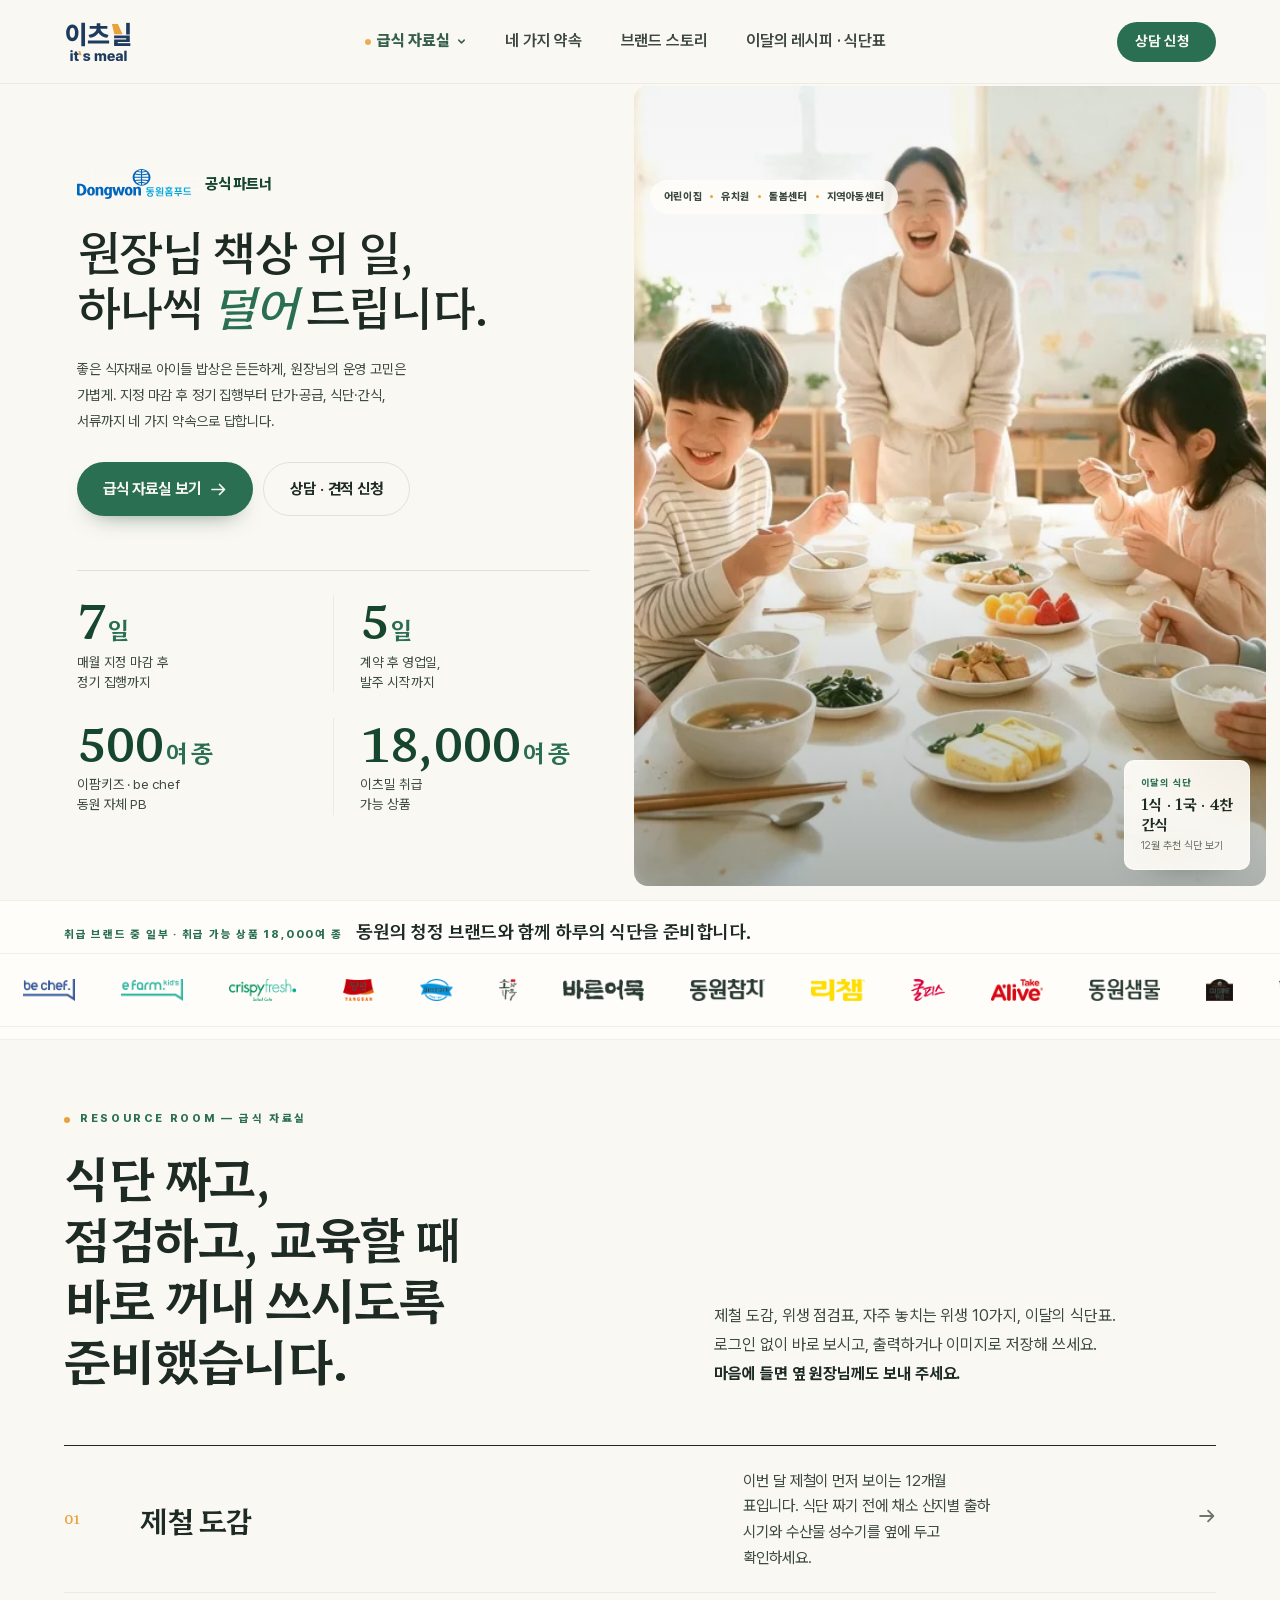
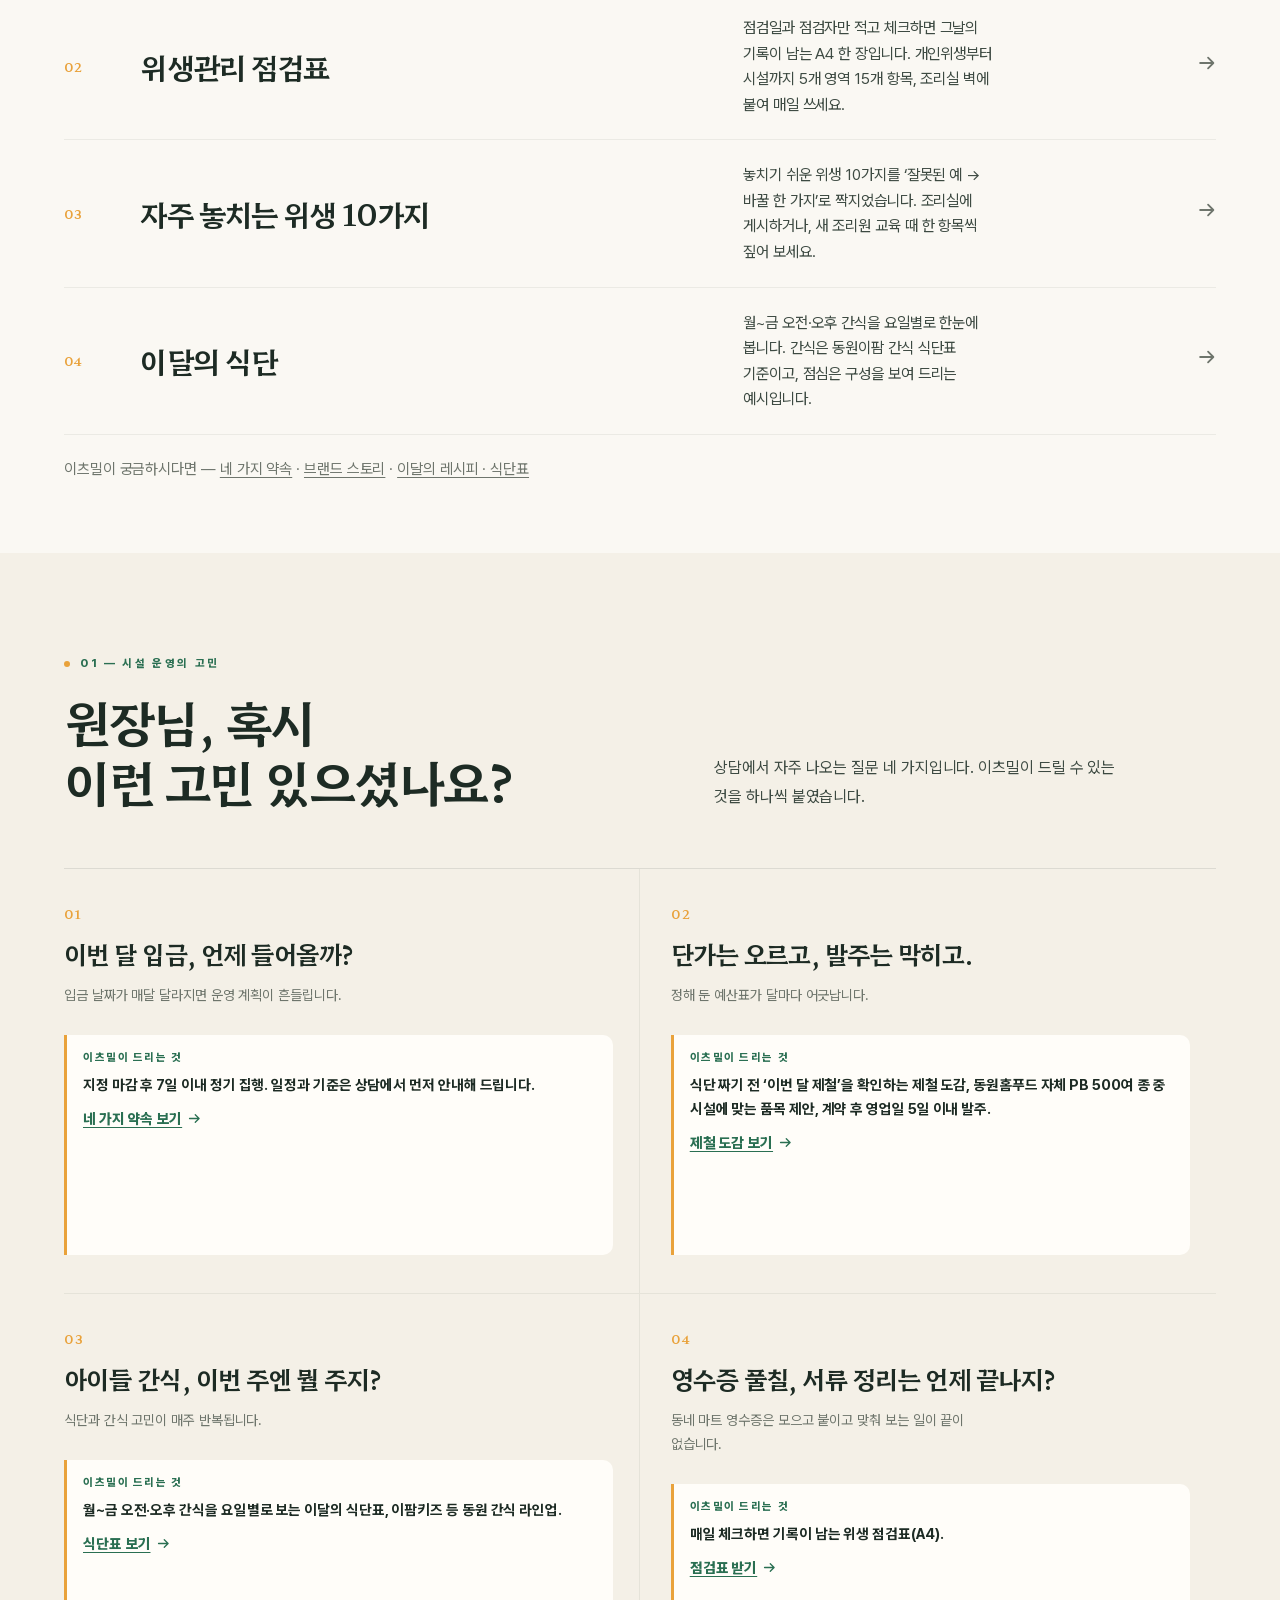
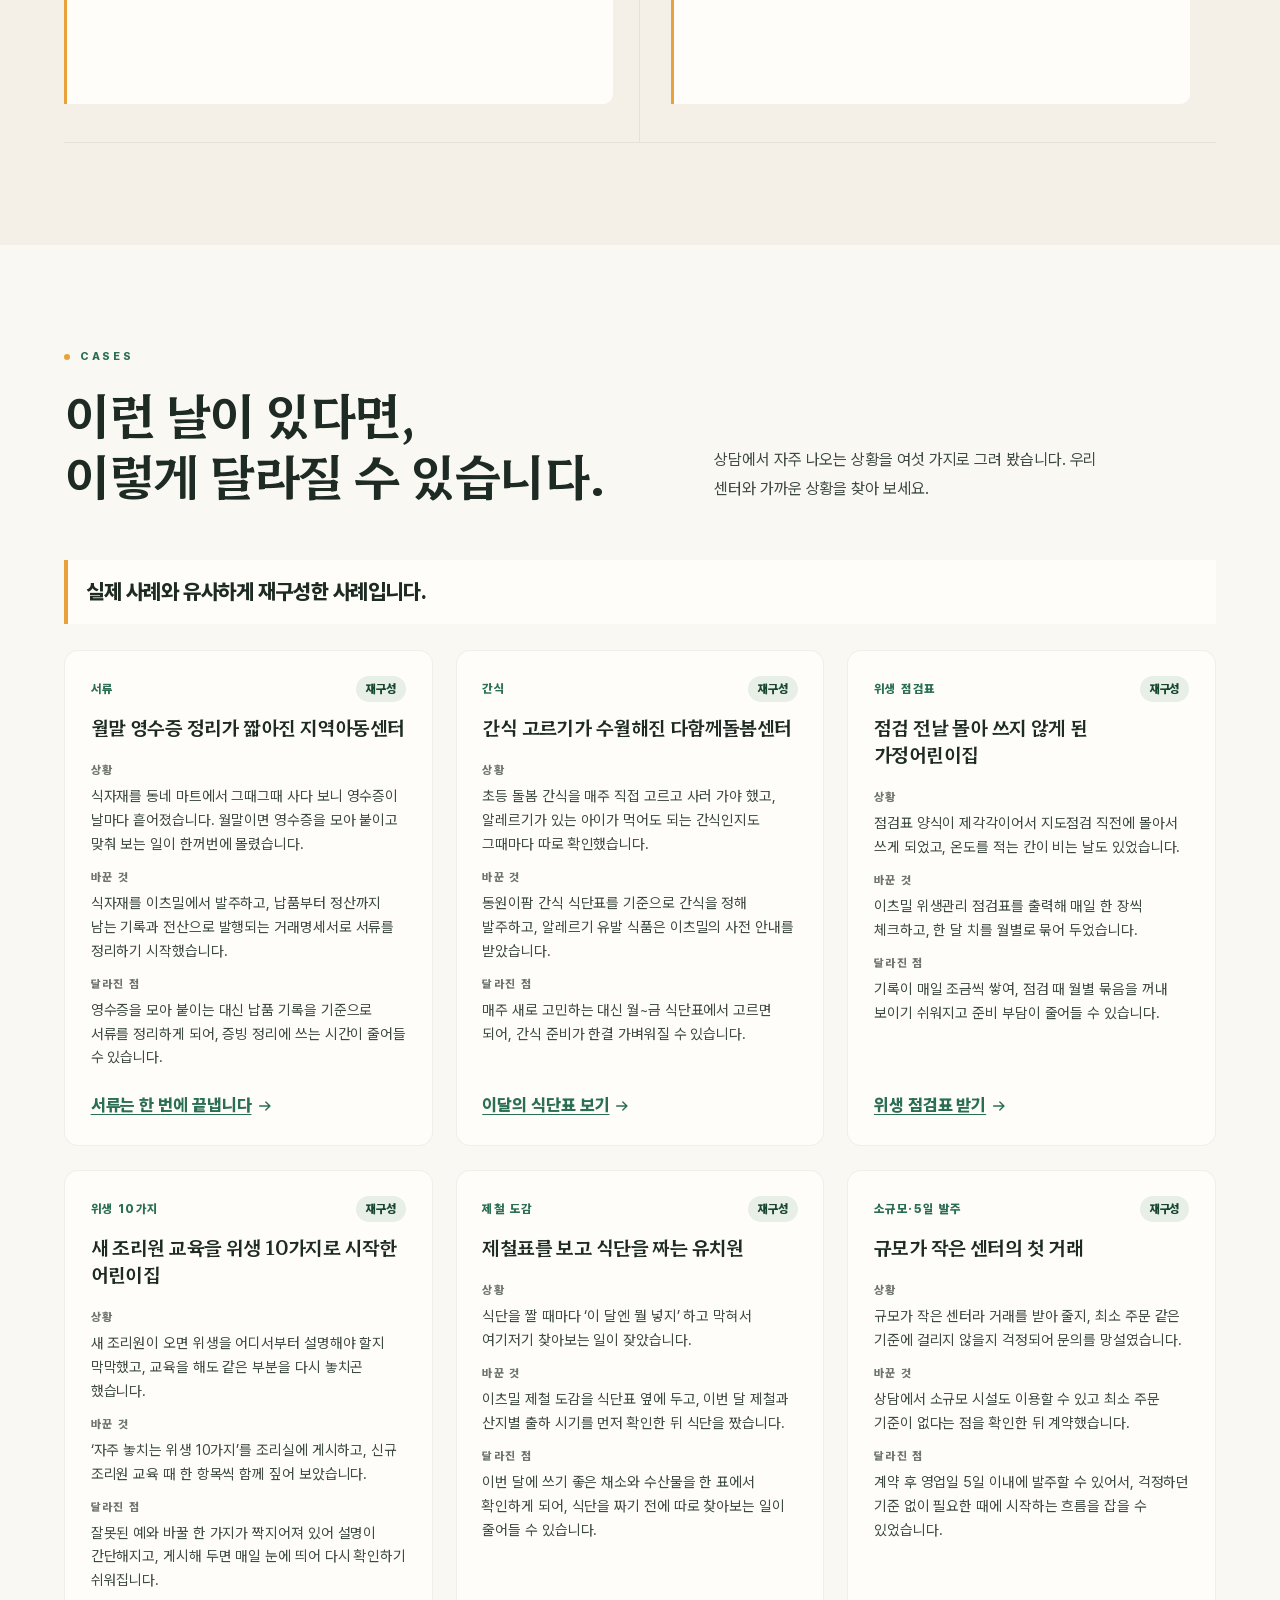
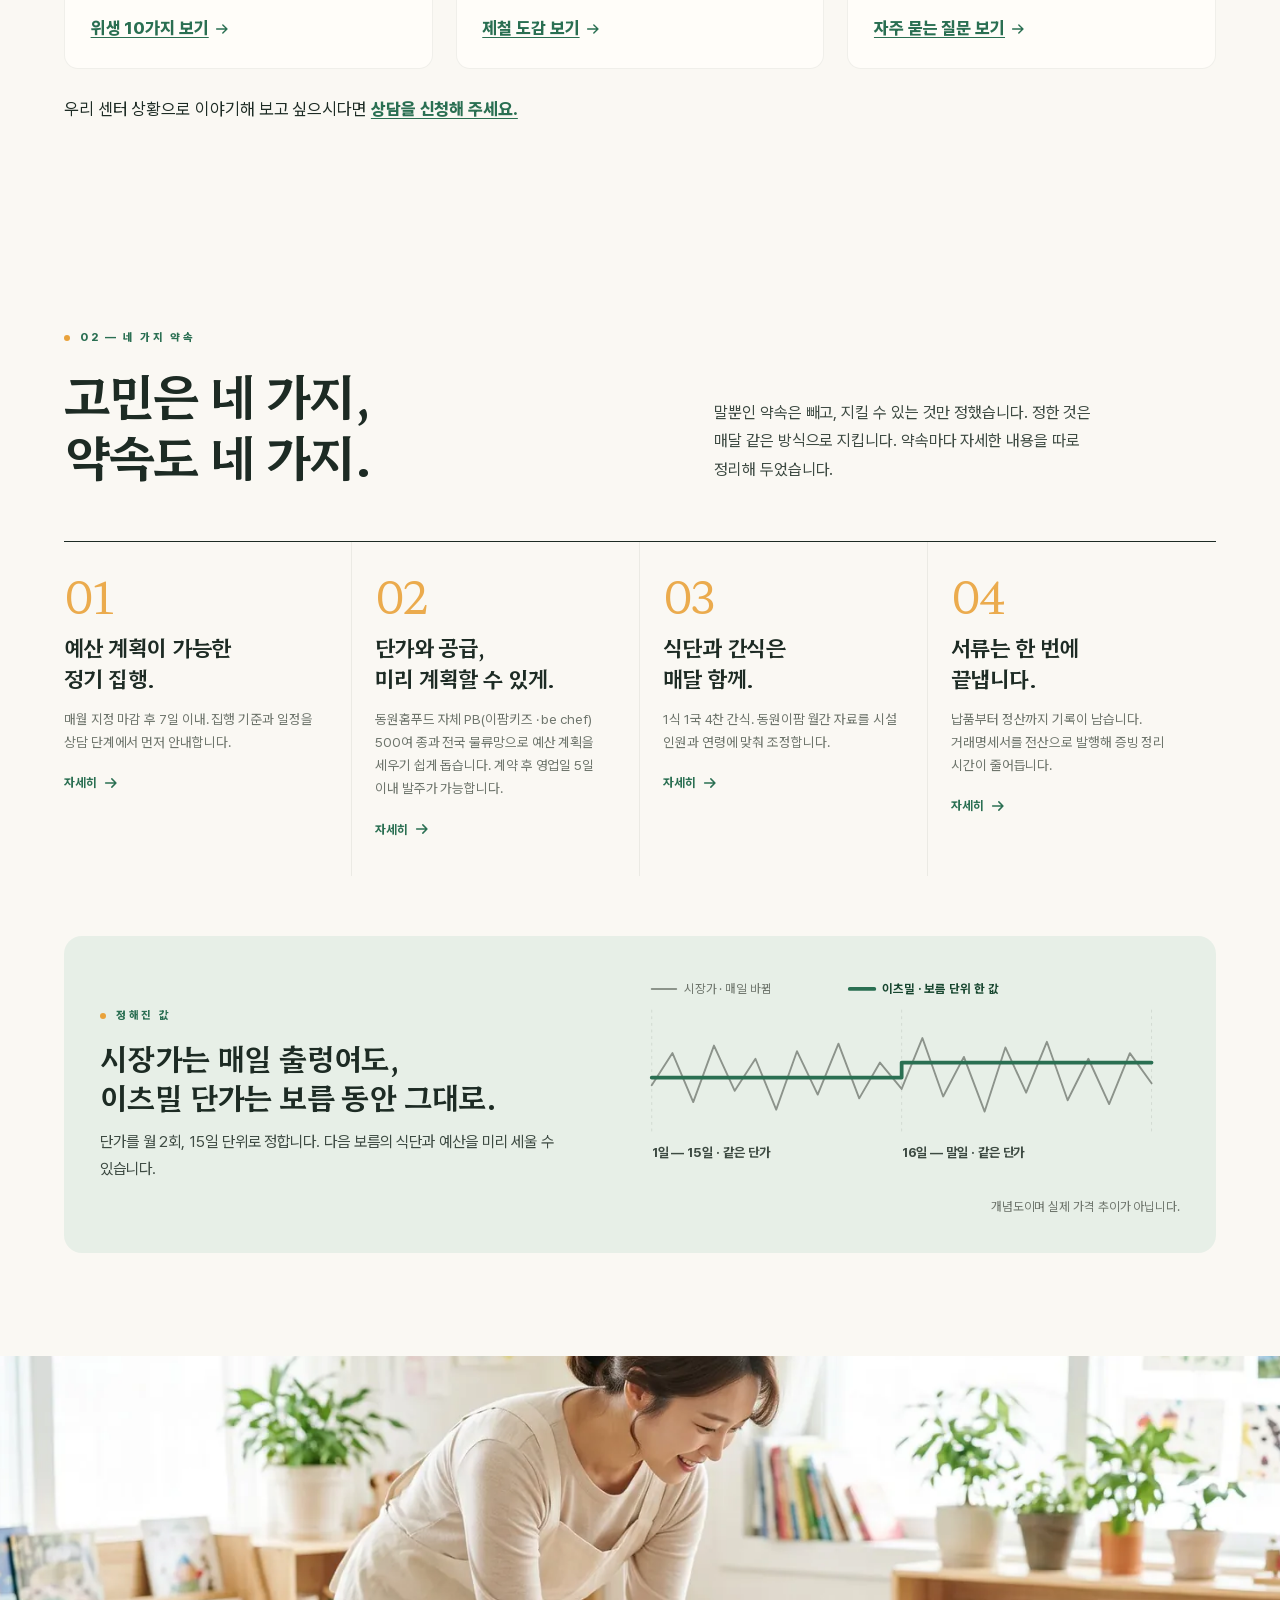
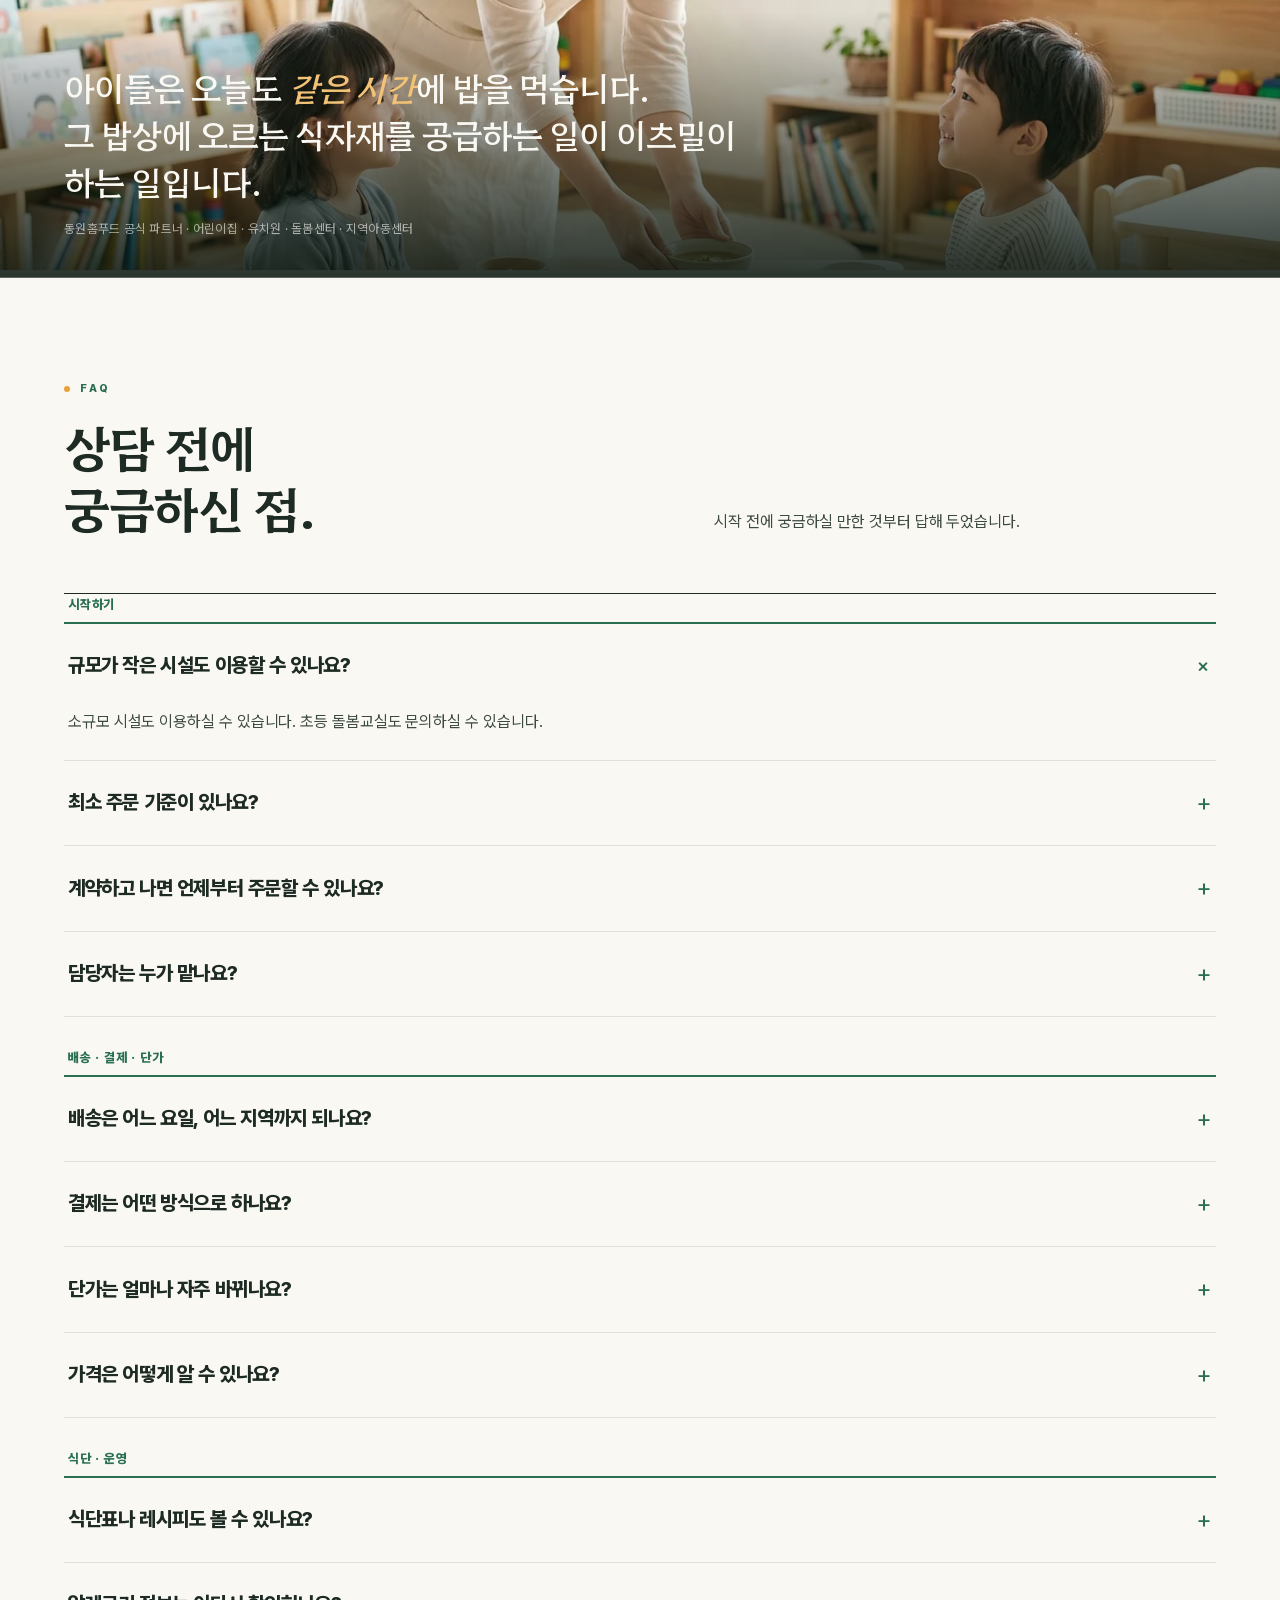
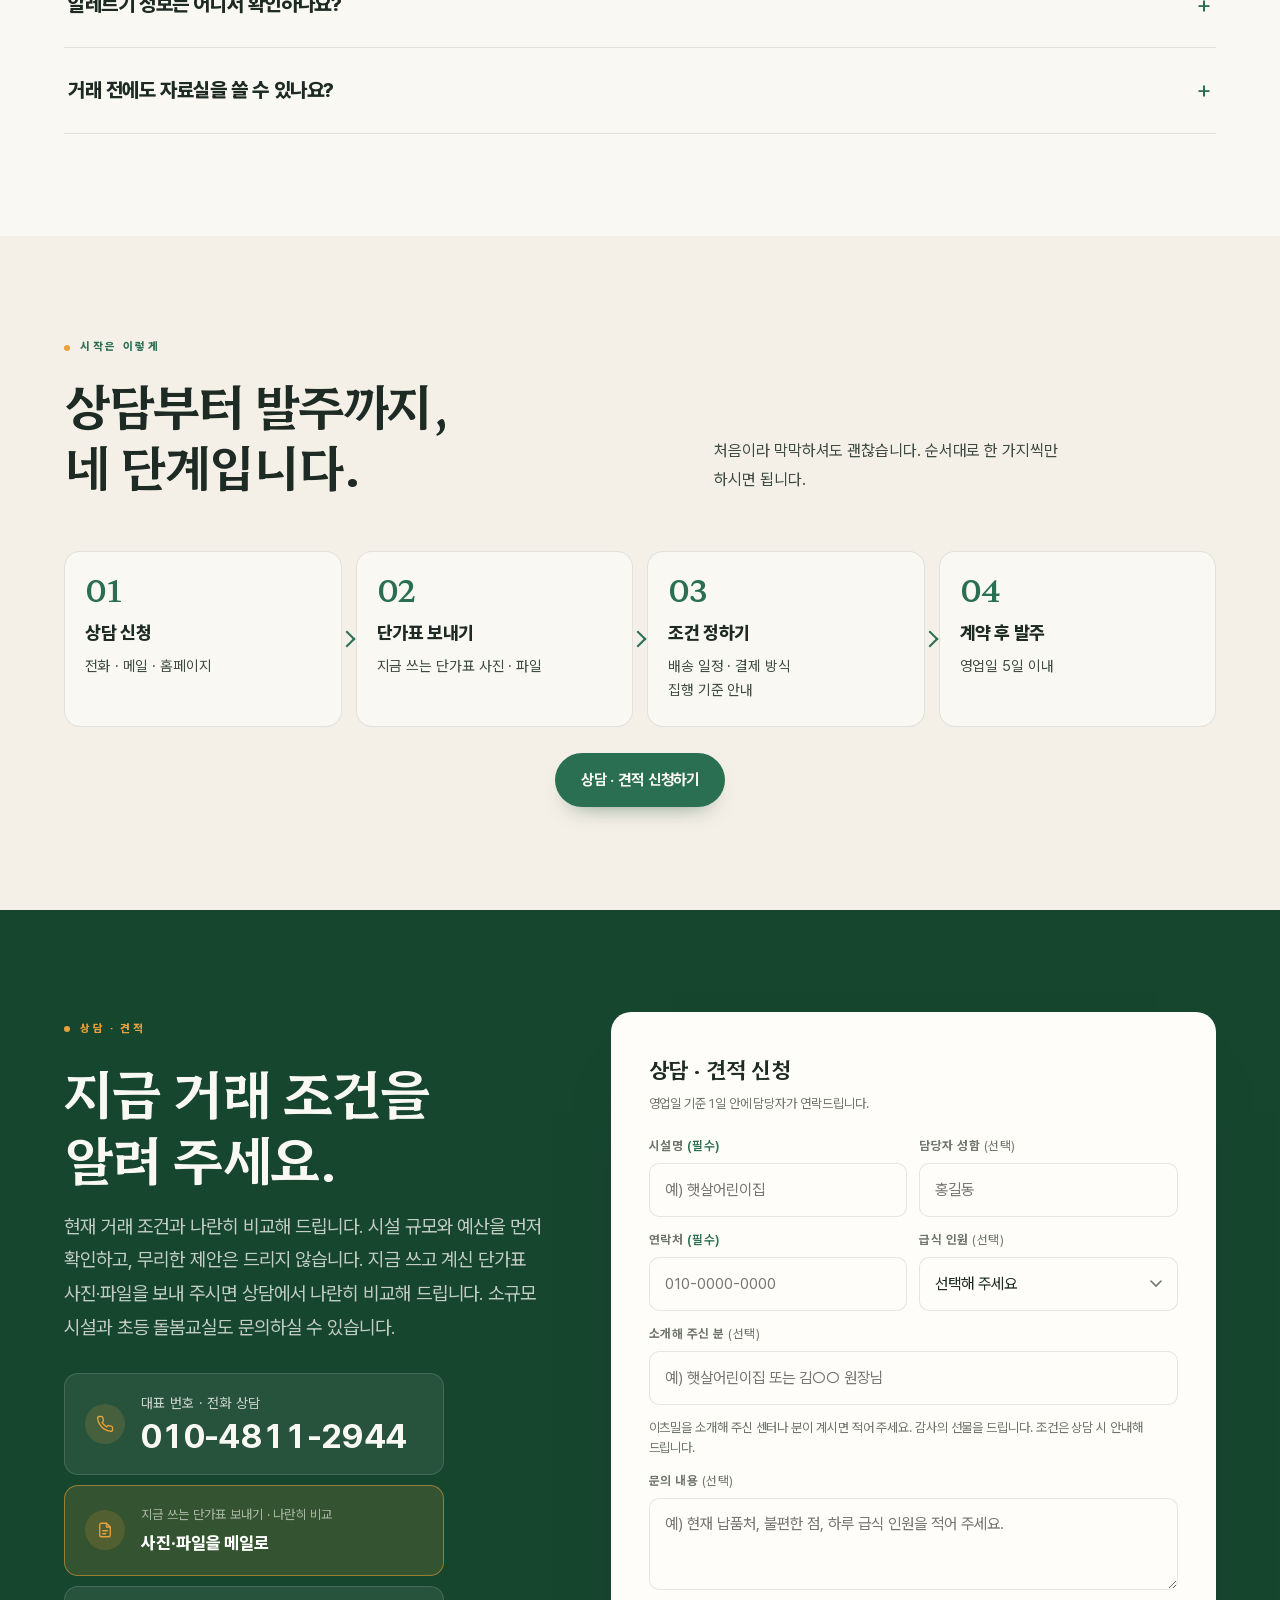
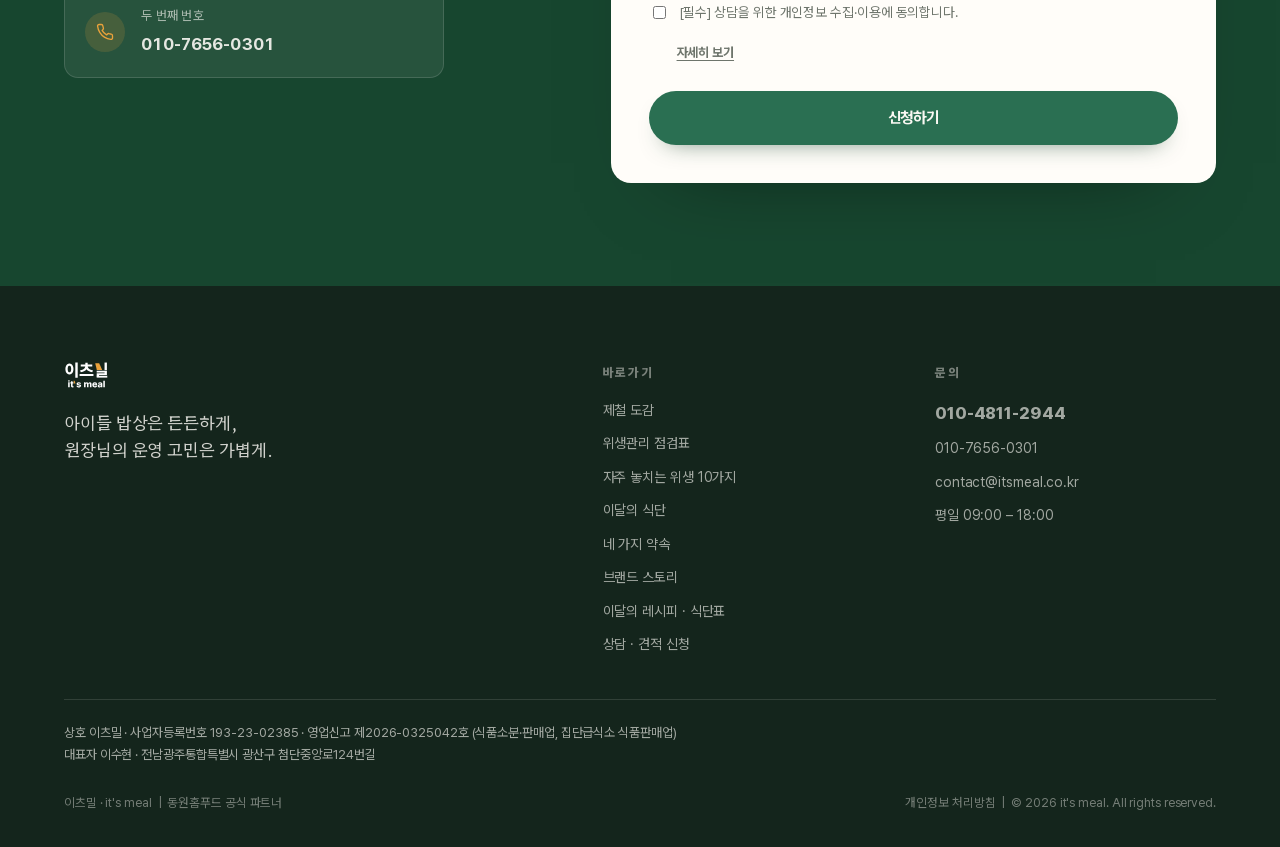
==== commit 62a189d6: "카탈로그 기반 개선 1단계: 단가표 비교 CTA, 시작은 이렇게 4단계, 15일 단가 개념도, FAQ 11문항, GA 단가표 이벤트 Co-Authored-By: Claude Son" ====
--- a/index.html
+++ b/index.html
@@ -72,7 +72,7 @@
 <link rel="stylesheet" href="assets/css/home.css?v=a015efe0">
 <link rel="stylesheet" href="assets/css/cine.css?v=6cdbda81">
 <link rel="stylesheet" href="assets/css/sub.css?v=0b7fb41f">
-<link rel="stylesheet" href="assets/css/v3.css?v=c8e3315e">
+<link rel="stylesheet" href="assets/css/v3.css?v=7db53bf6">
 </head>
 <body data-page="home">
 <!--gen:nav-->
@@ -358,6 +358,26 @@
         <span class="quad__go">자세히 <svg viewBox="0 0 17 17" fill="none" stroke="currentColor" stroke-width="1.8" stroke-linecap="round" stroke-linejoin="round"><path d="M2 8.5h12M9.5 3.5 14.5 8.5 9.5 13.5"/></svg></span>
       </a>
     </div>
+
+    <div class="priceViz" data-reveal>
+      <div class="priceViz__t">
+        <span class="lab">정해진 값</span>
+        <h3>시장가는 매일 출렁여도,<br>이츠밀 단가는 보름 동안 그대로.</h3>
+        <p>단가를 월 2회, 15일 단위로 정합니다. 다음 보름의 식단과 예산을 미리 세울 수 있습니다.</p>
+      </div>
+      <figure class="priceViz__f">
+        <svg viewBox="0 0 600 230" role="img" aria-label="시장 가격은 매일 오르내리지만 이츠밀 단가는 1일부터 15일, 16일부터 말일까지 각각 한 값으로 유지되는 개념도">
+          <line class="pv-grid" x1="40" y1="40" x2="40" y2="170"/><line class="pv-grid" x1="305" y1="40" x2="305" y2="170"/><line class="pv-grid" x1="570" y1="40" x2="570" y2="170"/>
+          <path class="pv-m" d="M40 120 L62 86 L84 138 L106 78 L128 126 L150 92 L172 146 L194 84 L216 130 L238 76 L260 134 L282 96 L305 124 L327 70 L349 132 L371 90 L393 148 L415 80 L437 128 L459 74 L481 136 L503 92 L525 140 L547 86 L570 118"/>
+          <path class="pv-i" d="M40 112 H305 V96 H570"/>
+          <text class="pv-t" x="40" y="196">1일 — 15일 · 같은 단가</text>
+          <text class="pv-t" x="305" y="196">16일 — 말일 · 같은 단가</text>
+          <g transform="translate(40 18)"><line class="pv-m" x1="0" y1="0" x2="26" y2="0"/><text class="pv-l" x="34" y="4">시장가 · 매일 바뀜</text></g>
+          <g transform="translate(250 18)"><line class="pv-i" x1="0" y1="0" x2="26" y2="0"/><text class="pv-l pv-l--g" x="34" y="4">이츠밀 · 보름 단위 한 값</text></g>
+        </svg>
+        <figcaption>개념도이며 실제 가격 추이가 아닙니다.</figcaption>
+      </figure>
+    </div>
   </div>
 </section>
 
@@ -385,7 +405,26 @@
       </p>
     </div>
     <div class="faq" data-reveal>
+      <h3 class="faq__g">시작하기</h3>
       <details class="faq__i" open>
+        <summary>규모가 작은 시설도 이용할 수 있나요?</summary>
+        <p>소규모 시설도 이용하실 수 있습니다. 초등 돌봄교실도 문의하실 수 있습니다.</p>
+      </details>
+      <details class="faq__i">
+        <summary>최소 주문 기준이 있나요?</summary>
+        <p>최소 주문 기준은 없습니다.</p>
+      </details>
+      <details class="faq__i">
+        <summary>계약하고 나면 언제부터 주문할 수 있나요?</summary>
+        <p>계약 후 영업일 5일 이내에 발주가 가능합니다.</p>
+      </details>
+      <details class="faq__i">
+        <summary>담당자는 누가 맡나요?</summary>
+        <p>전담 담당자 한 사람이 끝까지 맡습니다. 담당자가 바뀌어 다시 설명하는 일을 없앴습니다.</p>
+      </details>
+
+      <h3 class="faq__g">배송 · 결제 · 단가</h3>
+      <details class="faq__i">
         <summary>배송은 어느 요일, 어느 지역까지 되나요?</summary>
         <p>배송 요일과 지역에 제한은 없습니다. 시설에 맞는 일정은 상담에서 정합니다.</p>
       </details>
@@ -394,18 +433,50 @@
         <p>결제 방식에 제한은 없습니다. 방식은 상담에서 함께 정합니다.</p>
       </details>
       <details class="faq__i">
-        <summary>규모가 작은 시설도 이용할 수 있나요?</summary>
-        <p>소규모 시설도 이용하실 수 있습니다. 초등 돌봄교실도 문의하실 수 있습니다.</p>
-      </details>
-      <details class="faq__i">
-        <summary>계약하고 나면 언제부터 주문할 수 있나요?</summary>
-        <p>계약 후 영업일 5일 이내에 발주가 가능합니다.</p>
+        <summary>단가는 얼마나 자주 바뀌나요?</summary>
+        <p>월 2회, 15일 단위로 정합니다. 정한 단가는 그 보름 동안 유지됩니다.</p>
       </details>
       <details class="faq__i">
         <summary>가격은 어떻게 알 수 있나요?</summary>
         <p>가격은 상담 시 안내합니다. 지금 쓰고 계신 단가표가 있다면 사진·파일을 <strong class="mailHi"><!--email_off-->contact@itsmeal.co.kr<!--/email_off--></strong>로 보내 주셔도 됩니다.</p>
       </details>
-    </div>
+
+      <h3 class="faq__g">식단 · 운영</h3>
+      <details class="faq__i">
+        <summary>식단표나 레시피도 볼 수 있나요?</summary>
+        <p>매달 나오는 동원이팜 식단표와 간식 레시피를 이츠밀 홈페이지에 올려 둡니다. 식단을 짤 때 참고 자료로 쓰시면 됩니다. <a href="/archive" class="faq__a">이달의 레시피 · 식단표 보기</a></p>
+      </details>
+      <details class="faq__i">
+        <summary>알레르기 정보는 어디서 확인하나요?</summary>
+        <p>동원홈푸드 발주 시스템의 상품 정보에 알레르기 유발 성분이 표기되어 있습니다. 발주할 때 함께 확인하실 수 있습니다.</p>
+      </details>
+      <details class="faq__i">
+        <summary>거래 전에도 자료실을 쓸 수 있나요?</summary>
+        <p>네. 급식 자료실은 로그인 없이 바로 보시고, 출력하거나 이미지로 저장해 쓰실 수 있습니다. <a href="/resources" class="faq__a">급식 자료실 가기</a></p>
+      </details>
+    </div>
+  </div>
+</section>
+
+<!-- ═══ 시작은 이렇게 ═════════════════════════════════════════════ -->
+<section class="sec sec--warm" id="steps">
+  <div class="wrap">
+    <div class="secHead">
+      <div class="secHead__t">
+        <span class="lab" data-reveal>시작은 이렇게</span>
+        <h2 data-reveal style="--d:70ms">상담부터 발주까지,<br>네 단계입니다.</h2>
+      </div>
+      <p class="secHead__a" data-reveal style="--d:140ms">
+        처음이라 막막하셔도 괜찮습니다. 순서대로 한 가지씩만 하시면 됩니다.
+      </p>
+    </div>
+    <ol class="steps" data-reveal>
+      <li class="steps__i"><span class="steps__n">01</span><b>상담 신청</b><p>전화 · 메일 · 홈페이지</p></li>
+      <li class="steps__i"><span class="steps__n">02</span><b>단가표 보내기</b><p>지금 쓰는 단가표 사진 · 파일</p></li>
+      <li class="steps__i"><span class="steps__n">03</span><b>조건 정하기</b><p>배송 일정 · 결제 방식<br>집행 기준 안내</p></li>
+      <li class="steps__i"><span class="steps__n">04</span><b>계약 후 발주</b><p>영업일 5일 이내</p></li>
+    </ol>
+    <p class="steps__cta" data-reveal><a class="btn btn--primary" href="#contact">상담 · 견적 신청하기</a></p>
   </div>
 </section>
 
@@ -418,7 +489,7 @@
       <p class="lede" style="margin-top:20px">
         현재 거래 조건과 나란히 비교해 드립니다.
         시설 규모와 예산을 먼저 확인하고, 무리한 제안은 드리지 않습니다.
-        단가표 사진·파일은 <!--email_off-->contact@itsmeal.co.kr<!--/email_off-->로 보내 주셔도 됩니다.
+        지금 쓰고 계신 단가표 사진·파일을 보내 주시면 상담에서 나란히 비교해 드립니다.
         소규모 시설과 초등 돌봄교실도 문의하실 수 있습니다.
       </p>
 
@@ -427,6 +498,10 @@
           <span class="way__ico"><svg viewBox="0 0 24 24" fill="none" stroke="currentColor" stroke-width="1.8" stroke-linecap="round" stroke-linejoin="round"><path d="M22 16.9v3a2 2 0 0 1-2.2 2 19.8 19.8 0 0 1-8.6-3.1 19.5 19.5 0 0 1-6-6A19.8 19.8 0 0 1 2.1 4.2 2 2 0 0 1 4.1 2h3a2 2 0 0 1 2 1.7c.1 1 .4 1.9.7 2.8a2 2 0 0 1-.5 2.1L8.1 9.9a16 16 0 0 0 6 6l1.3-1.3a2 2 0 0 1 2.1-.4c.9.3 1.8.6 2.8.7a2 2 0 0 1 1.7 2Z"/></svg></span>
           <span><span class="way__t">대표 번호 · 전화 상담</span><span class="way__v">010-4811-2944</span></span>
         </a>
+        <!--email_off--><a class="way way--price" href="mailto:contact@itsmeal.co.kr?subject=%5B%EC%9D%B4%EC%B8%A0%EB%B0%80%20%EB%8B%A8%EA%B0%80%ED%91%9C%20%EB%B9%84%EA%B5%90%5D%20%EC%8B%9C%EC%84%A4%EB%AA%85%EC%9D%84%20%EC%A0%81%EC%96%B4%20%EC%A3%BC%EC%84%B8%EC%9A%94&body=%EC%8B%9C%EC%84%A4%EB%AA%85%3A%0A%EC%97%B0%EB%9D%BD%EC%B2%98%3A%0A%0A%E2%80%BB%20%EC%A7%80%EA%B8%88%20%EC%93%B0%EA%B3%A0%20%EA%B3%84%EC%8B%A0%20%EB%8B%A8%EA%B0%80%ED%91%9C%20%EC%82%AC%EC%A7%84%C2%B7%ED%8C%8C%EC%9D%BC%EC%9D%84%20%EC%B2%A8%EB%B6%80%ED%95%B4%20%EC%A3%BC%EC%84%B8%EC%9A%94." data-ga="price_sheet_click">
+          <span class="way__ico"><svg viewBox="0 0 24 24" fill="none" stroke="currentColor" stroke-width="1.8" stroke-linecap="round" stroke-linejoin="round"><path d="M14 3H7a2 2 0 0 0-2 2v14a2 2 0 0 0 2 2h10a2 2 0 0 0 2-2V8Z"/><path d="M14 3v5h5M9 13h6M9 17h4"/></svg></span>
+          <span><span class="way__t">지금 쓰는 단가표 보내기 · 나란히 비교</span><span class="way__v">사진·파일을 메일로</span></span>
+        </a><!--/email_off-->
         <a class="way way--sub" href="tel:01076560301">
           <span class="way__ico"><svg viewBox="0 0 24 24" fill="none" stroke="currentColor" stroke-width="1.8" stroke-linecap="round" stroke-linejoin="round"><path d="M22 16.9v3a2 2 0 0 1-2.2 2 19.8 19.8 0 0 1-8.6-3.1 19.5 19.5 0 0 1-6-6A19.8 19.8 0 0 1 2.1 4.2 2 2 0 0 1 4.1 2h3a2 2 0 0 1 2 1.7c.1 1 .4 1.9.7 2.8a2 2 0 0 1-.5 2.1L8.1 9.9a16 16 0 0 0 6 6l1.3-1.3a2 2 0 0 1 2.1-.4c.9.3 1.8.6 2.8.7a2 2 0 0 1 1.7 2Z"/></svg></span>
           <span><span class="way__t">두 번째 번호</span><span class="way__v">010-7656-0301</span></span>
@@ -583,6 +658,6 @@
   }
 })
 </script>
-<script src="assets/js/ga.js?v=ee74cc83"></script>
+<script src="assets/js/ga.js?v=5f8dd51f"></script>
 </body>
 </html>
--- a/assets/css/v3.css
+++ b/assets/css/v3.css
@@ -1032,3 +1032,37 @@
 .hero3__photo > .hero3__video { position: absolute; inset: -5% 0; width: 100%; height: 110%; object-fit: cover; object-position: 52% 50%; opacity: 0; transition: opacity .9s ease; pointer-events: none; }
 .hero3__photo > .hero3__video.is-on { opacity: 1; }
 @media (max-width: 940px) { .hero3__photo > .hero3__video { inset: 0; height: 100%; } }
+
+/* ═══ 카탈로그 기반 개선 1단계 ═══════════════════════════════════════ */
+.way--price { border-color: rgba(233,162,59,.55); background: rgba(233,162,59,.14); }
+.way--price:hover { background: rgba(233,162,59,.22); border-color: rgba(233,162,59,.8); }
+.way--price .way__v { font-size: 17px; font-weight: 800; color: #fff; }
+
+.priceViz { margin-top: clamp(36px, 5vw, 60px); display: grid; grid-template-columns: minmax(0, .9fr) minmax(0, 1.1fr); gap: clamp(20px, 4vw, 56px); align-items: center; padding: clamp(22px, 3vw, 36px); border-radius: 18px; background: var(--green-mist); }
+.priceViz__t { display: grid; gap: 12px; }
+.priceViz__t h3 { margin: 0; font-family: var(--serif); font-weight: 600; font-size: clamp(22px, 2.4vw, 30px); line-height: 1.3; letter-spacing: -.02em; color: var(--ink); }
+.priceViz__t p { margin: 0; font-size: 15.5px; line-height: 1.75; color: var(--ink-soft); }
+.priceViz__f { margin: 0; }
+.priceViz__f svg { width: 100%; height: auto; display: block; }
+.priceViz__f figcaption { margin-top: 8px; font-size: 12.5px; color: var(--muted); text-align: right; }
+.pv-grid { stroke: var(--line); stroke-width: 1; stroke-dasharray: 3 4; }
+.pv-m { fill: none; stroke: var(--muted); stroke-width: 2; stroke-linejoin: round; stroke-linecap: round; opacity: .75; }
+.pv-i { fill: none; stroke: var(--green); stroke-width: 4; stroke-linejoin: round; stroke-linecap: round; }
+.pv-t { font-size: 14px; font-weight: 700; fill: var(--ink-soft); }
+.pv-l { font-size: 13px; fill: var(--muted); }
+.pv-l--g { fill: var(--green-deep); font-weight: 700; }
+@media (max-width: 860px) { .priceViz { grid-template-columns: 1fr; } }
+
+.faq__g { margin: 30px 0 0; padding: 0 4px 6px; font-size: 13px; font-weight: 800; letter-spacing: .06em; color: var(--green); border-bottom: 2px solid var(--green); }
+.faq__g:first-child { margin-top: 0; }
+.faq__a { color: var(--green); font-weight: 700; text-decoration: underline; text-underline-offset: 3px; white-space: nowrap; }
+
+.steps { list-style: none; margin: clamp(26px, 4vw, 44px) 0 0; padding: 0; display: grid; grid-template-columns: repeat(4, minmax(0, 1fr)); gap: 14px; }
+.steps__i { position: relative; display: grid; align-content: start; gap: 6px; padding: 22px 20px 24px; border: 1px solid var(--line); border-radius: 16px; background: var(--ivory); }
+.steps__i:not(:last-child)::after { content: ''; position: absolute; top: 50%; right: -12px; width: 10px; height: 10px; border-top: 2px solid var(--green); border-right: 2px solid var(--green); transform: translateY(-50%) rotate(45deg); }
+.steps__n { font-family: var(--serif); font-size: 30px; font-weight: 600; color: var(--green); line-height: 1; }
+.steps__i b { font-size: 18px; font-weight: 800; letter-spacing: -.02em; margin-top: 8px; }
+.steps__i p { margin: 0; font-size: 14.5px; line-height: 1.65; color: var(--ink-soft); }
+.steps__cta { margin: 26px 0 0; text-align: center; }
+@media (max-width: 940px) { .steps { grid-template-columns: repeat(2, minmax(0, 1fr)); } .steps__i::after { display: none; } }
+@media (max-width: 520px) { .steps { grid-template-columns: 1fr; } }
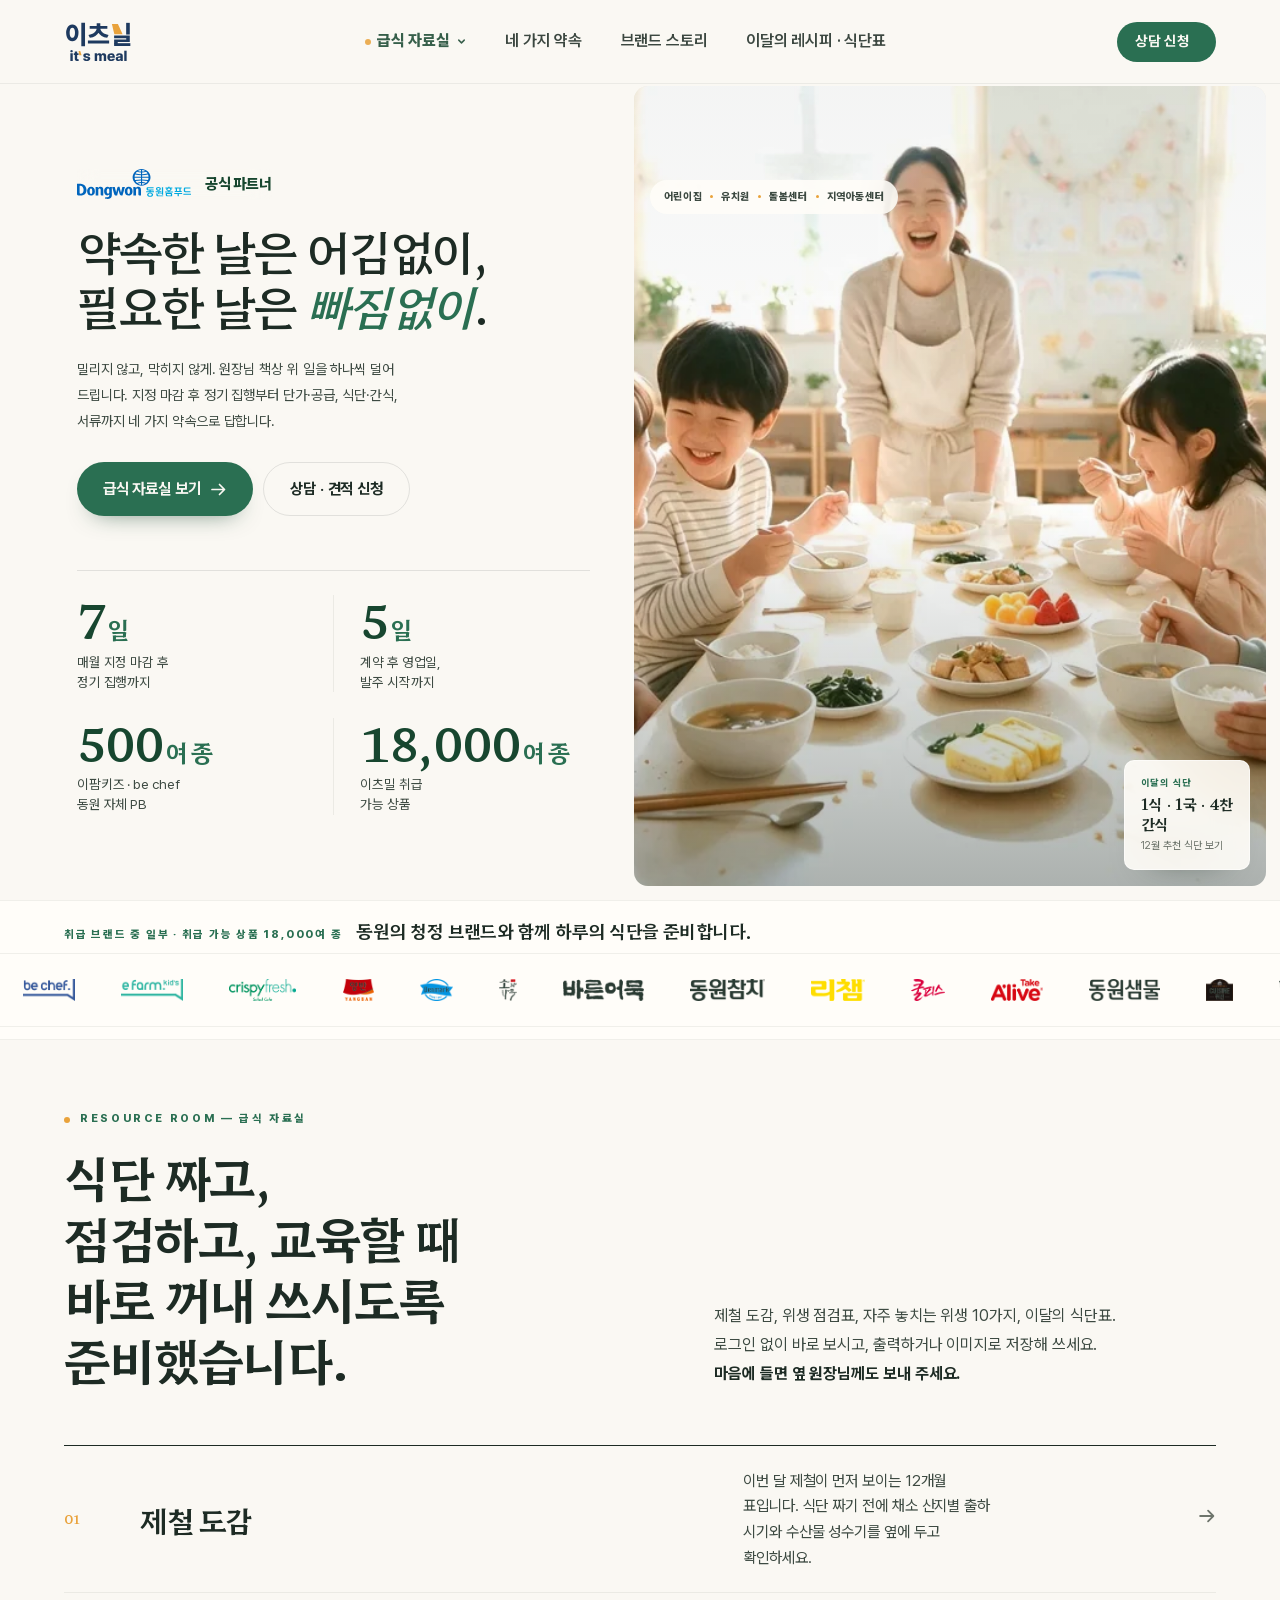
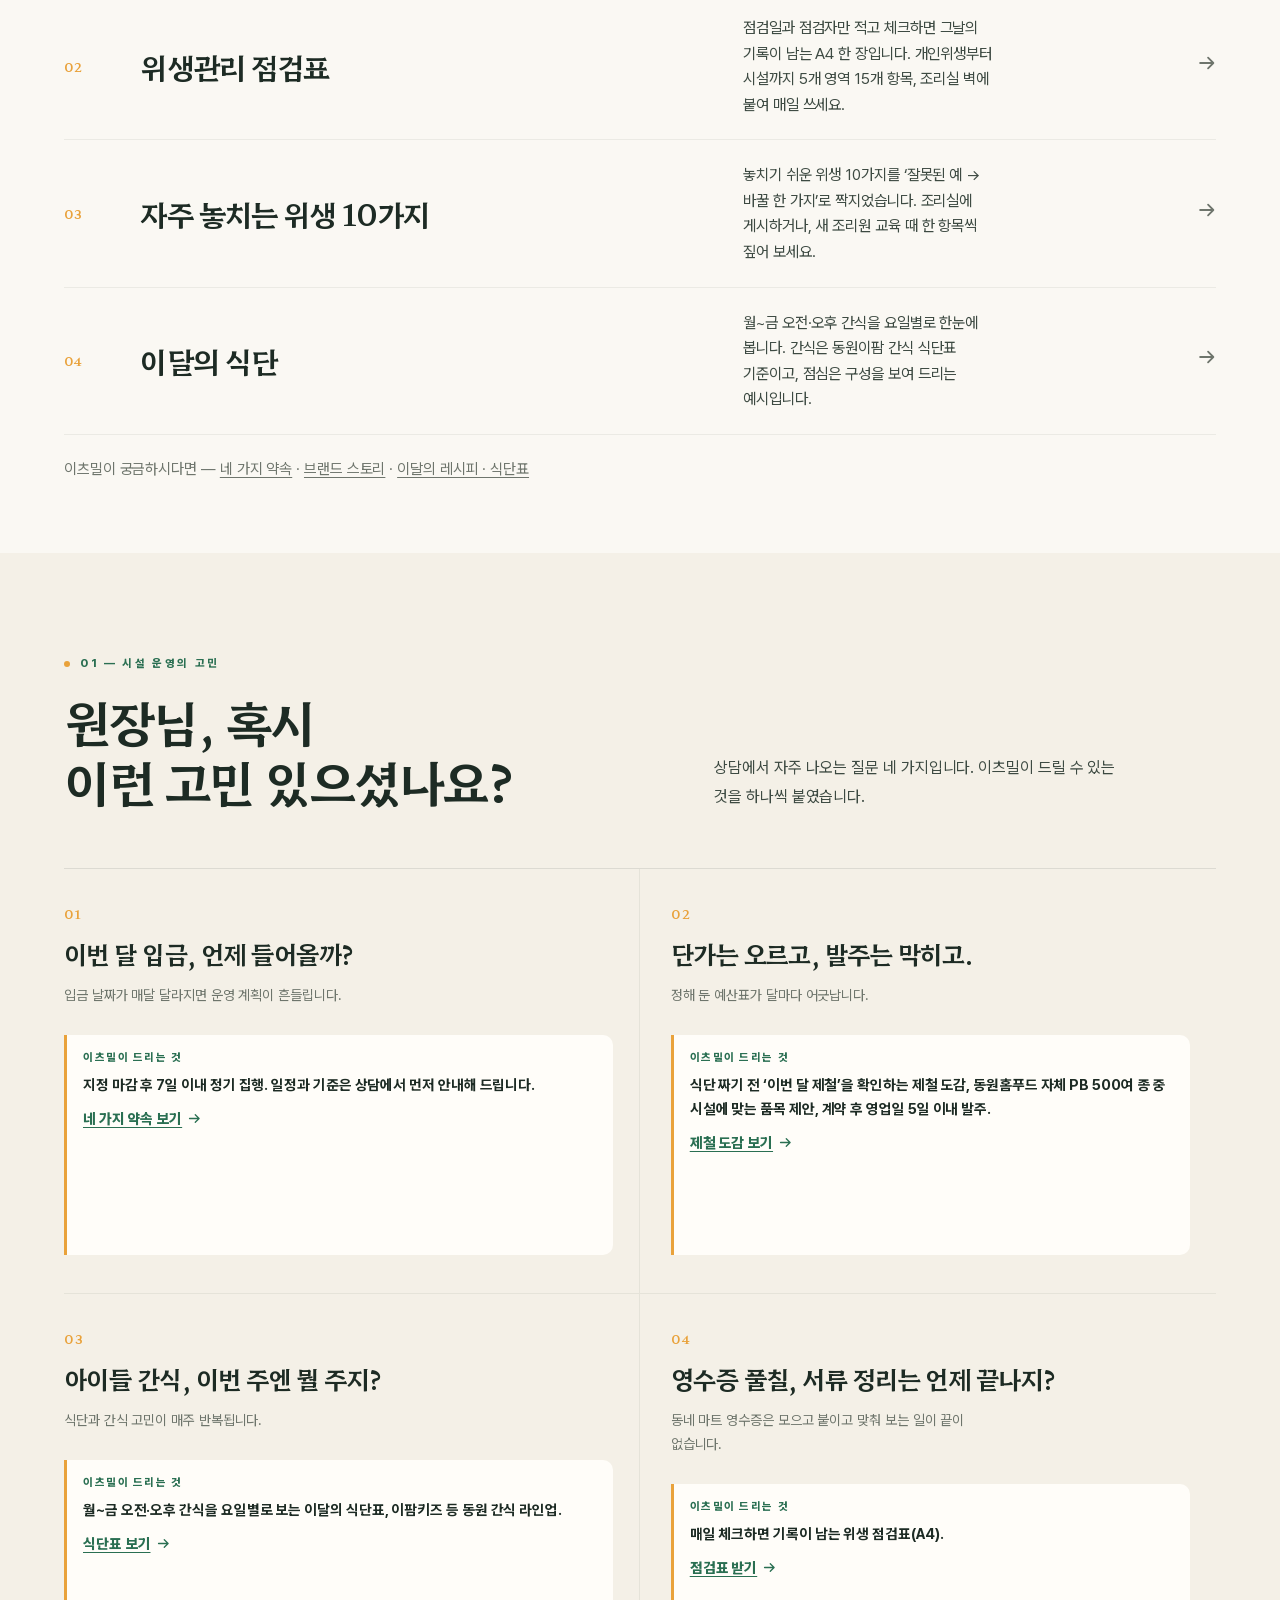
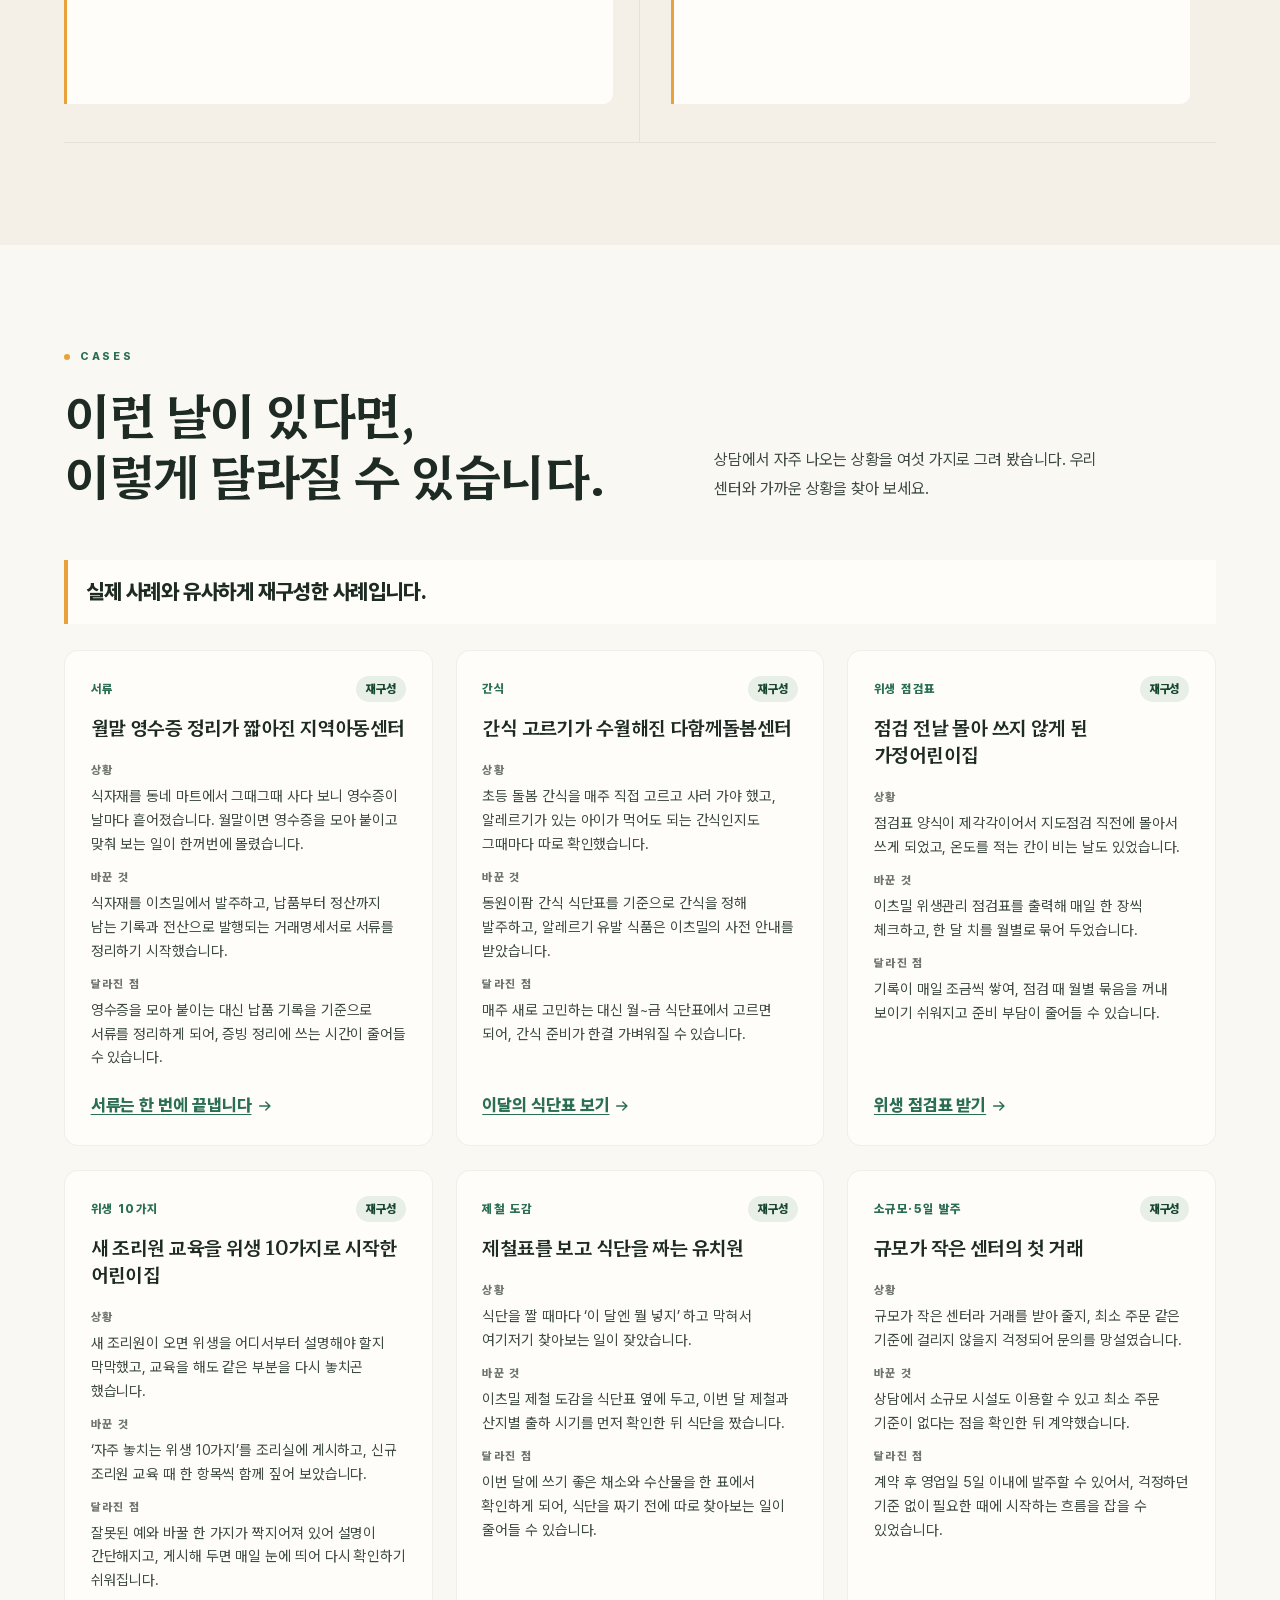
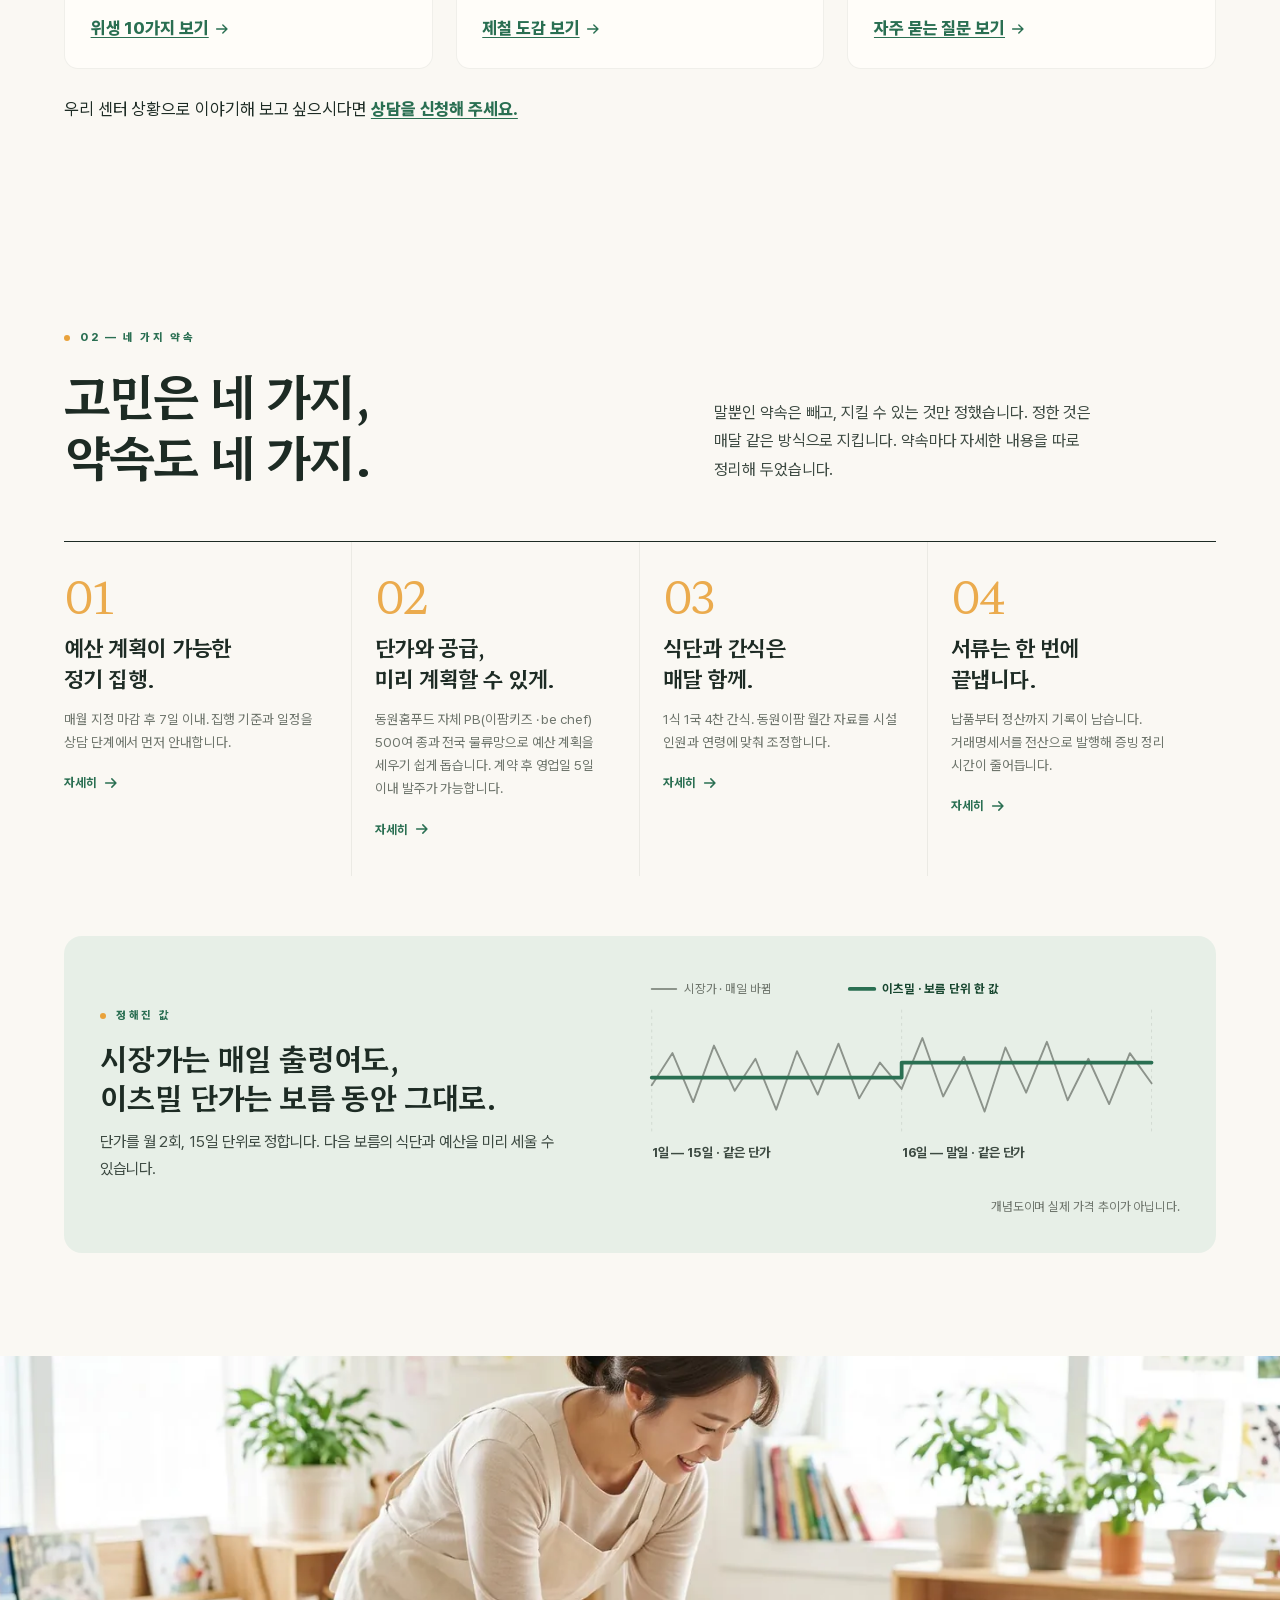
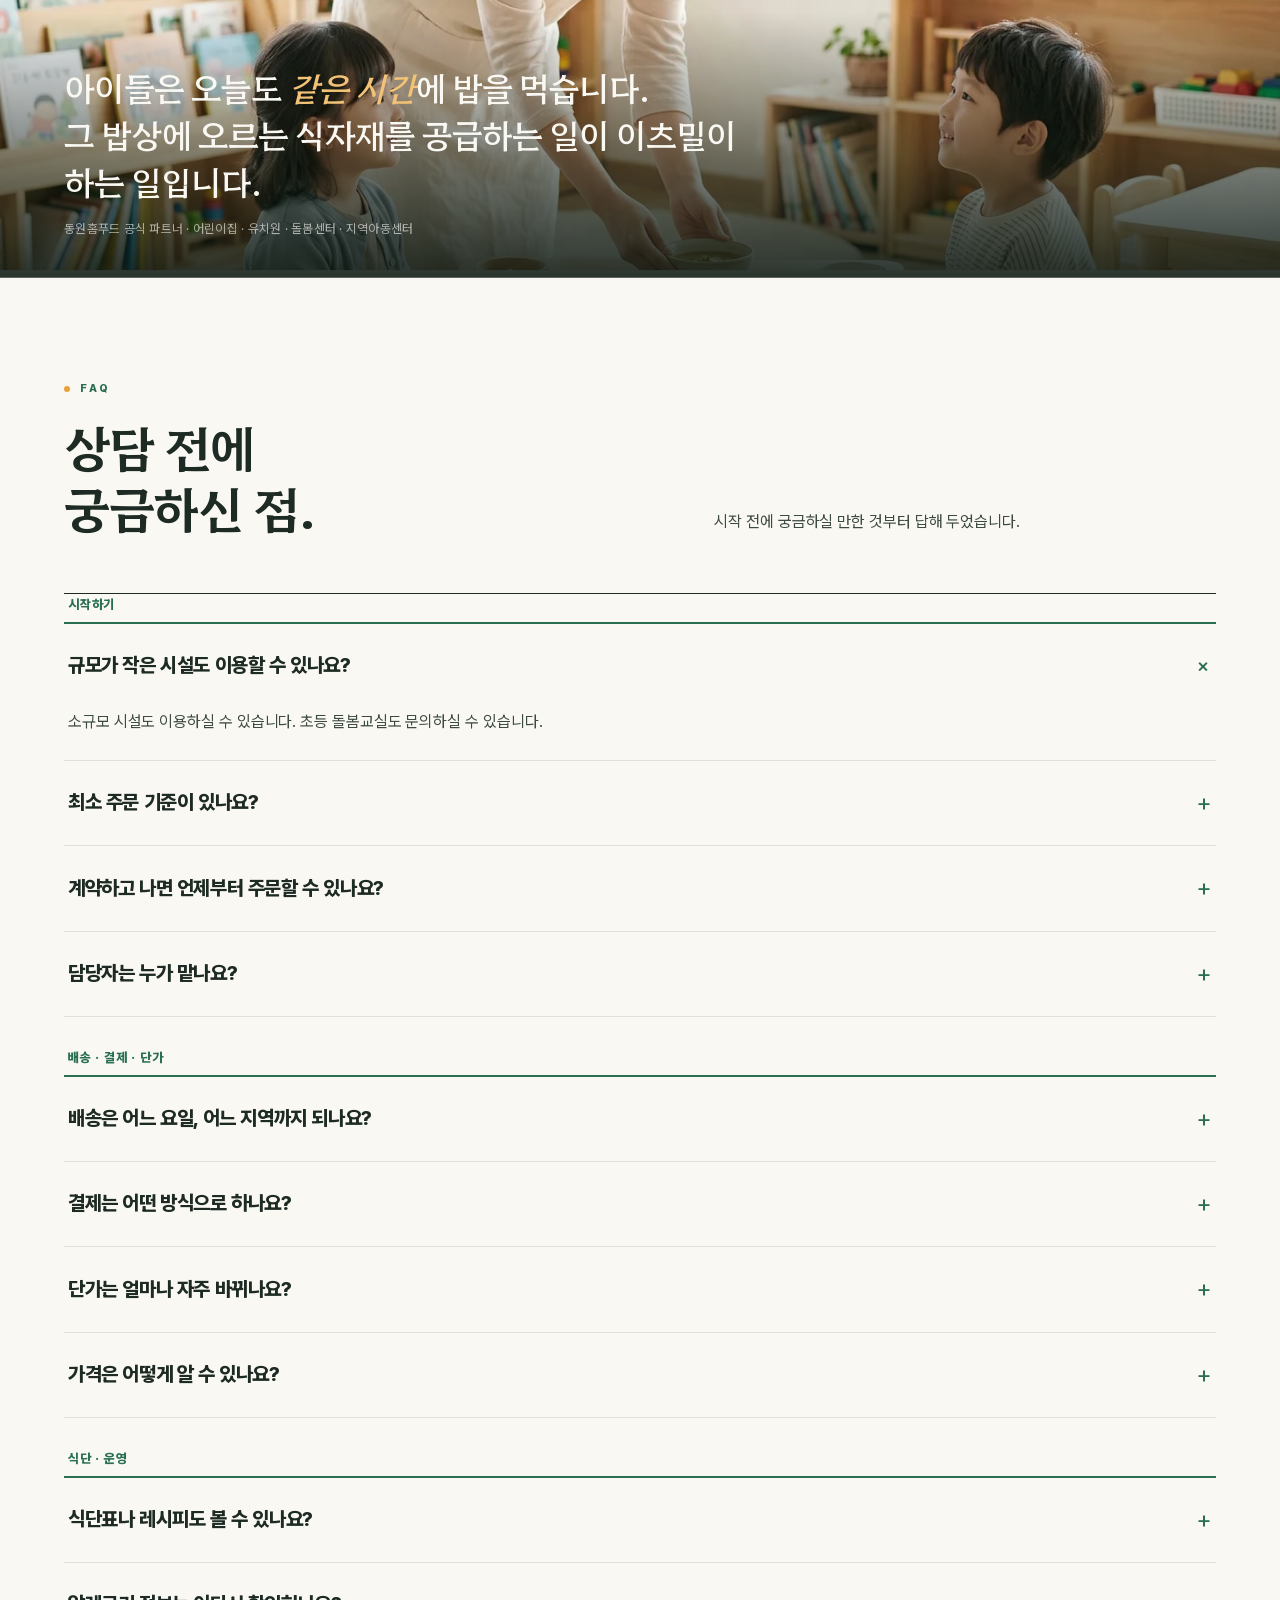
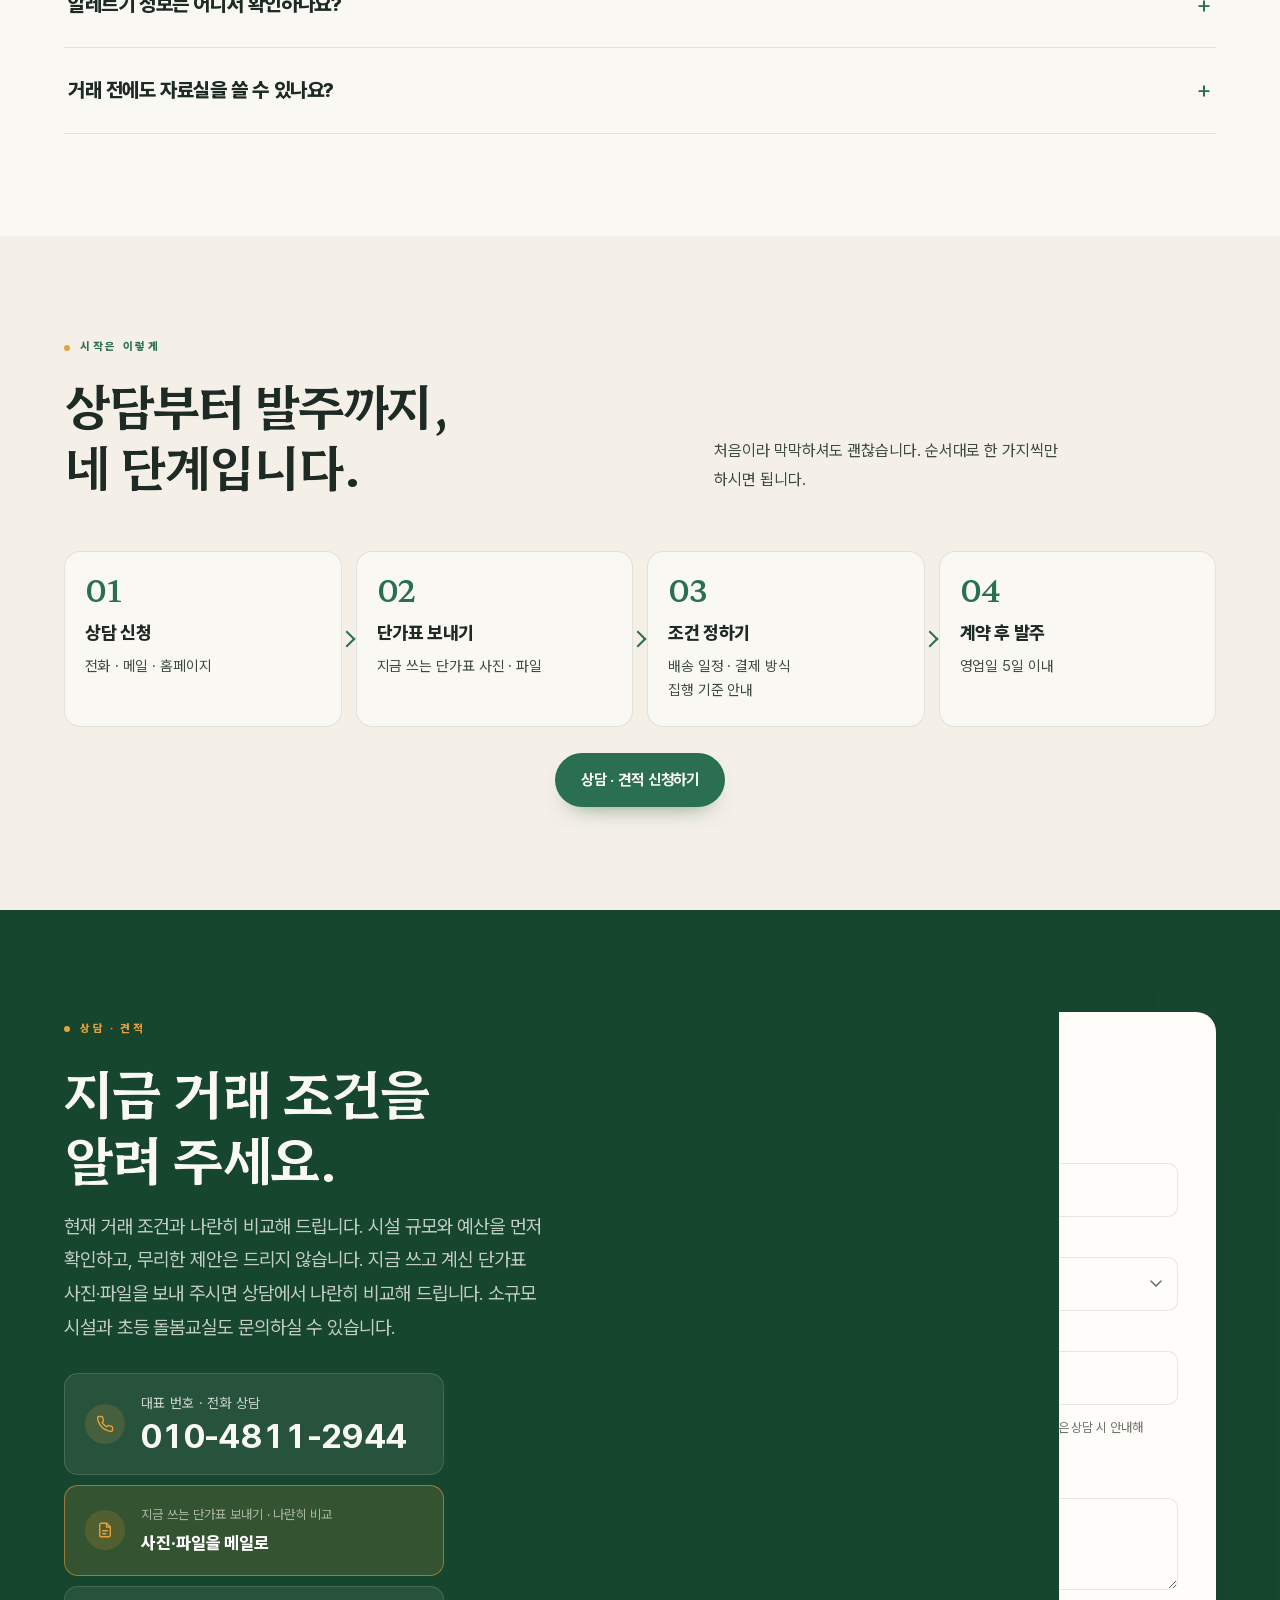
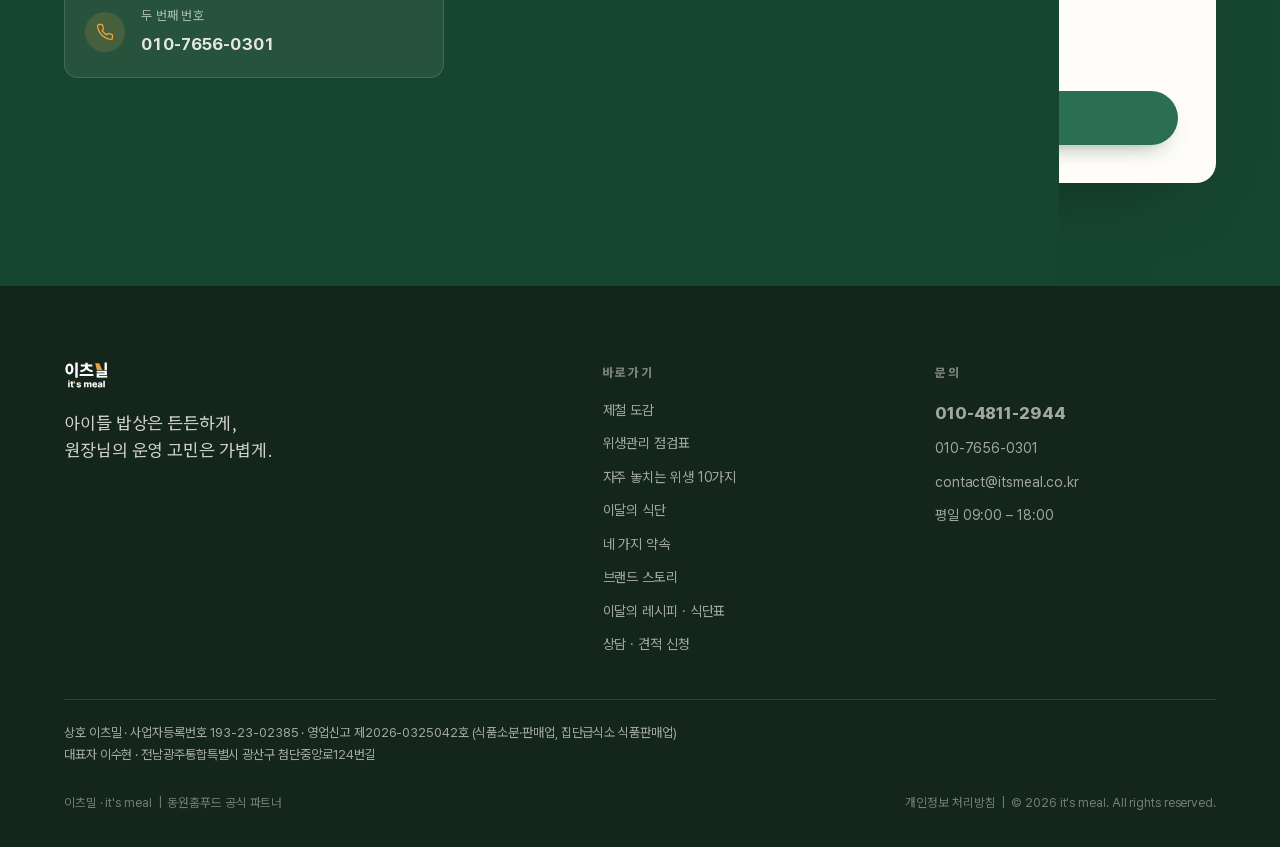
==== commit f93161ce: "히어로 H1을 카탈로그 표지 문장으로 교체(약속한 날은 어김없이, 필요한 날은 빠짐없이) Co-Authored-By: Claude Sonnet 5.5 <noreply@anthrop" ====
--- a/index.html
+++ b/index.html
@@ -105,12 +105,12 @@
     </span>
 
     <h1>
-      <span class="ln" data-cine-line>원장님 책상 위 일,</span>
-      <span class="ln" data-cine-line>하나씩 <em>덜어</em> 드립니다.</span>
+      <span class="ln" data-cine-line>약속한 날은 어김없이,</span>
+      <span class="ln" data-cine-line>필요한 날은 <em>빠짐없이</em>.</span>
     </h1>
 
     <p class="hero3__sub" data-cine>
-      좋은 식자재로 아이들 밥상은 든든하게, 원장님의 운영 고민은 가볍게.
+      밀리지 않고, 막히지 않게. 원장님 책상 위 일을 하나씩 덜어 드립니다.
       지정 마감 후 정기 집행부터 단가·공급, 식단·간식, 서류까지 네 가지 약속으로 답합니다.
     </p>
 
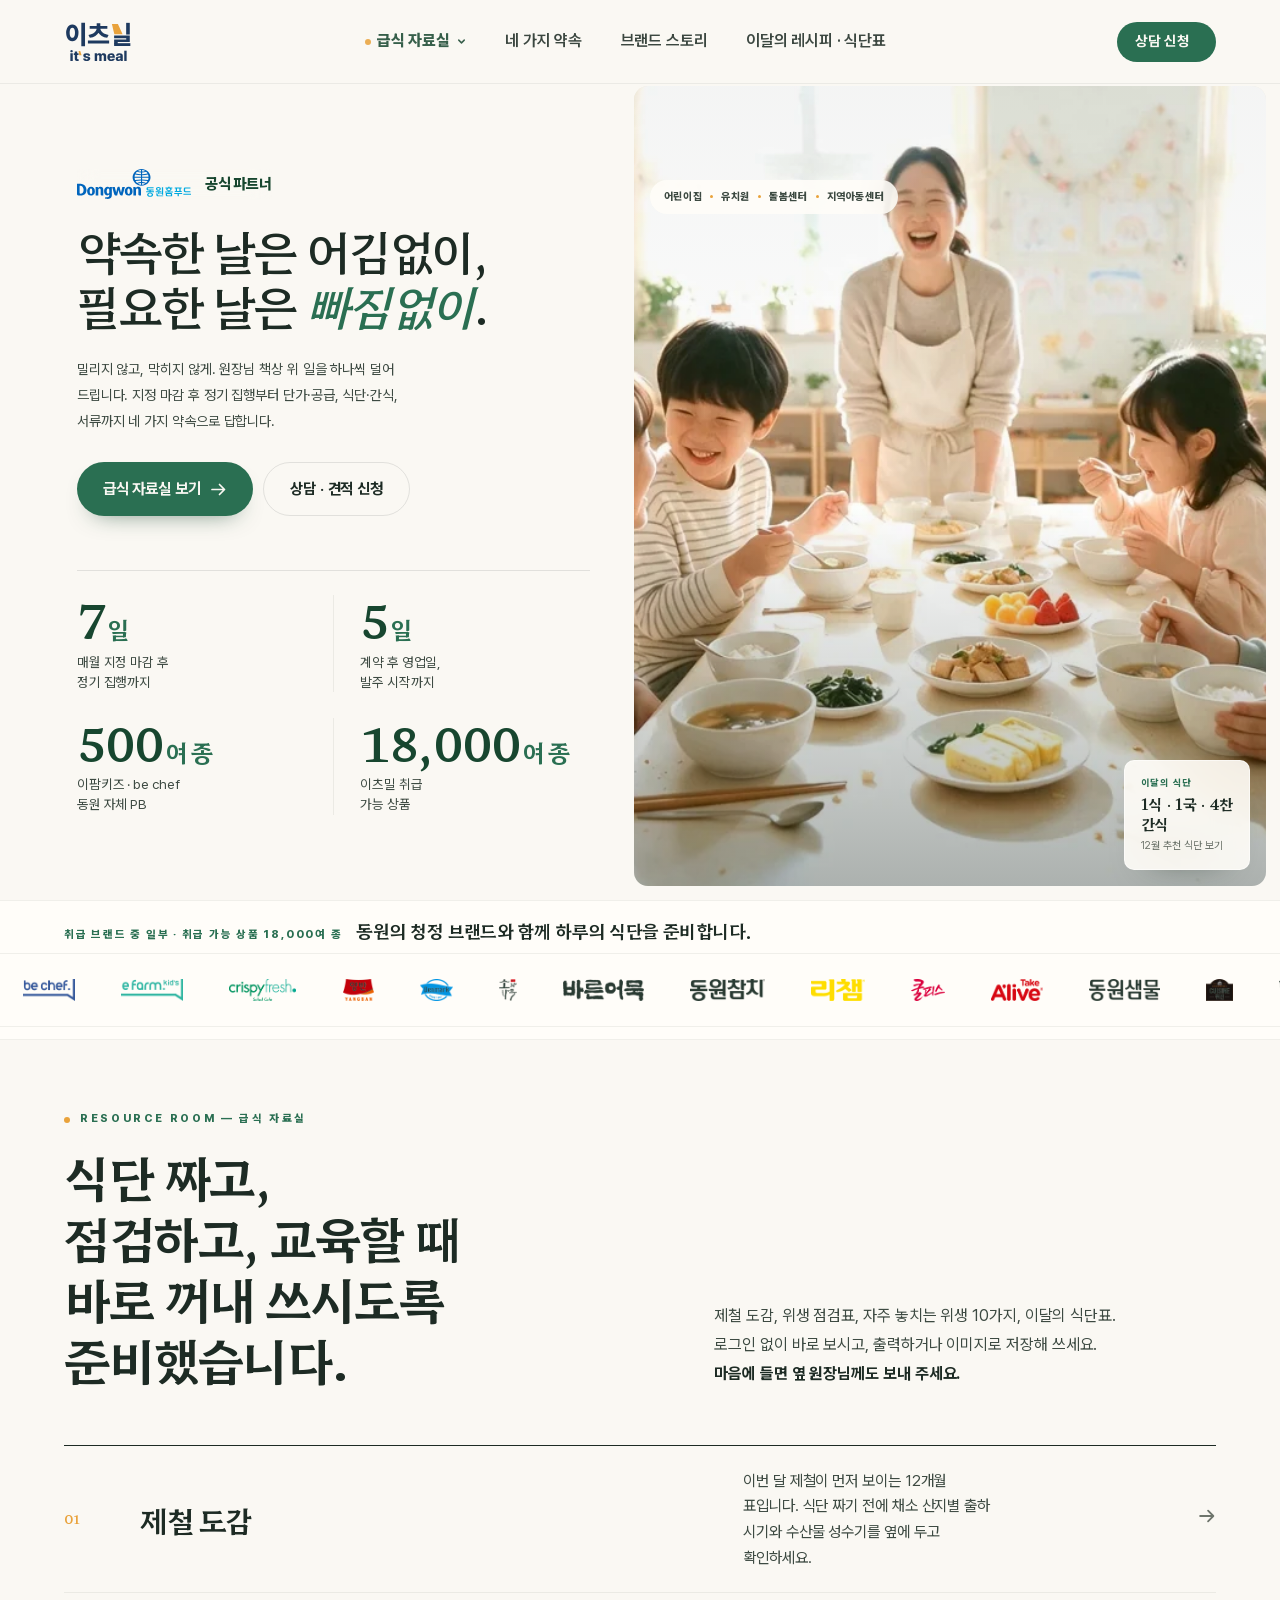
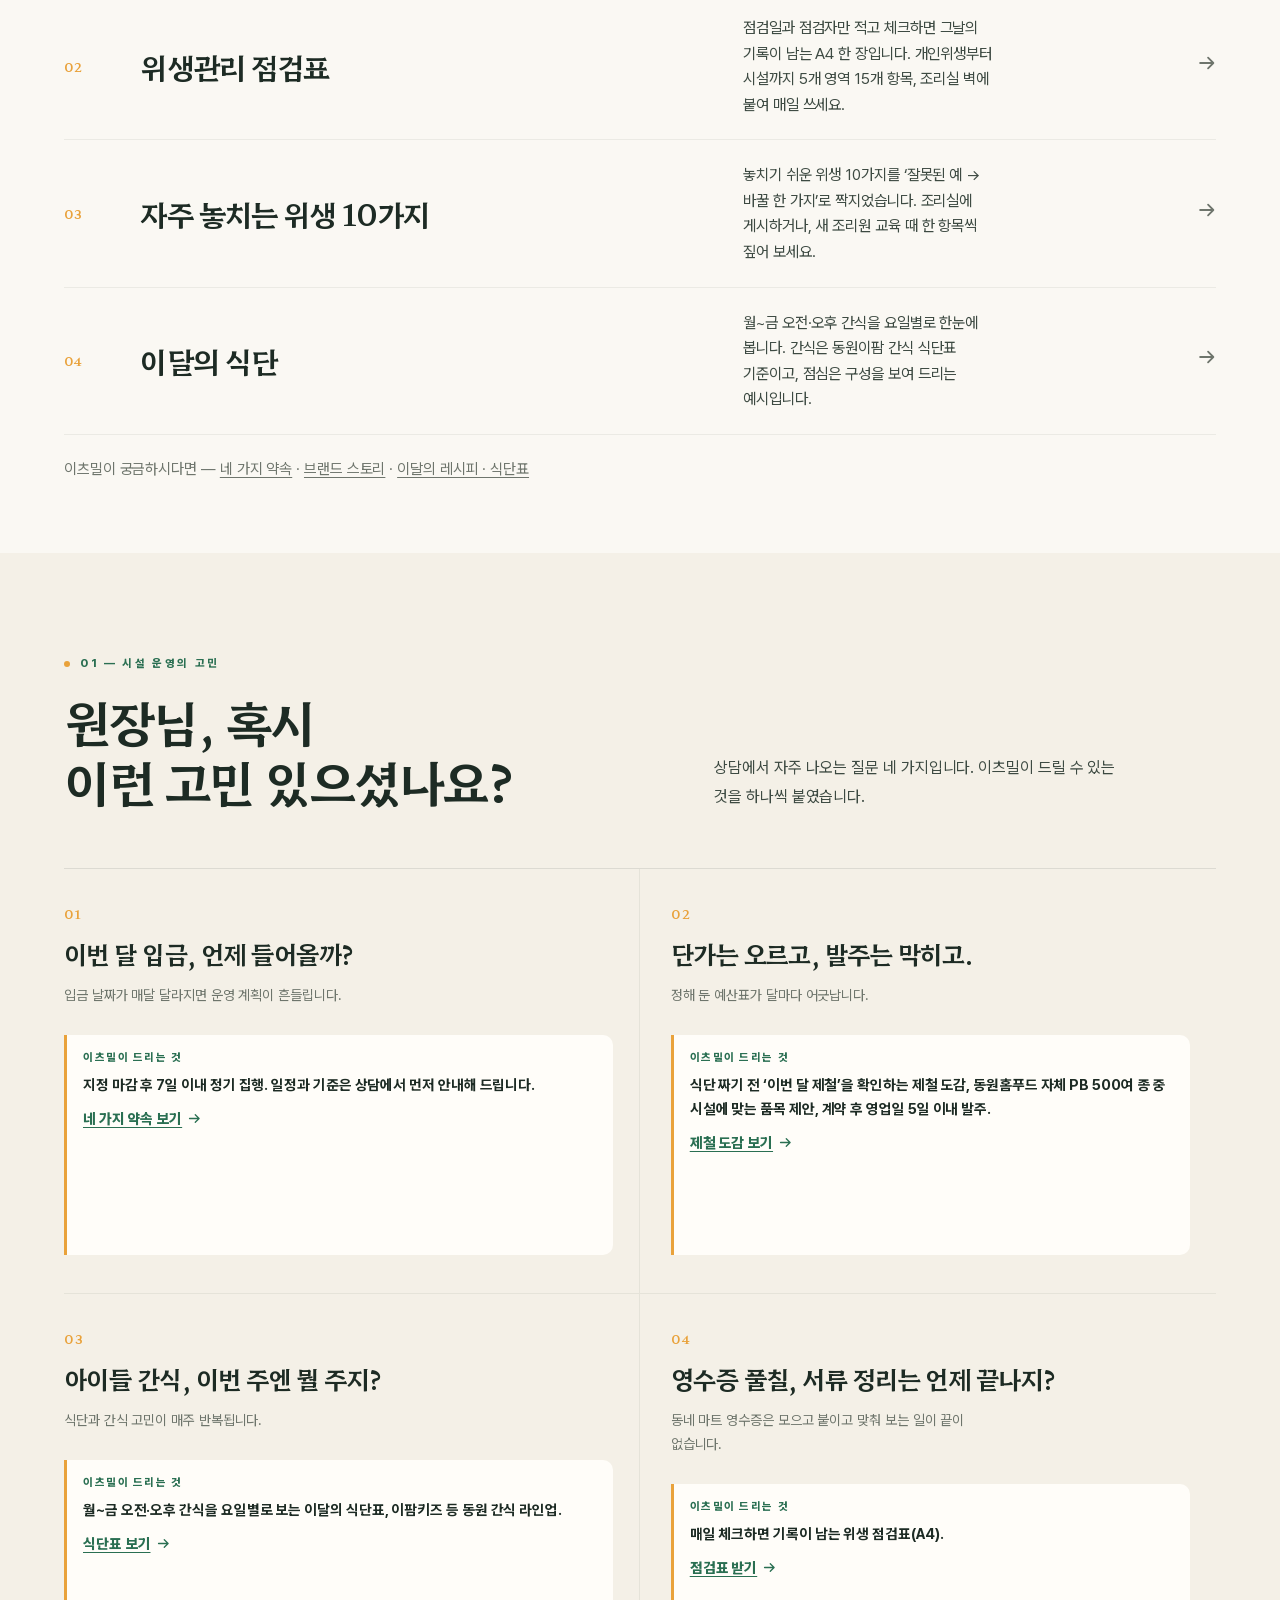
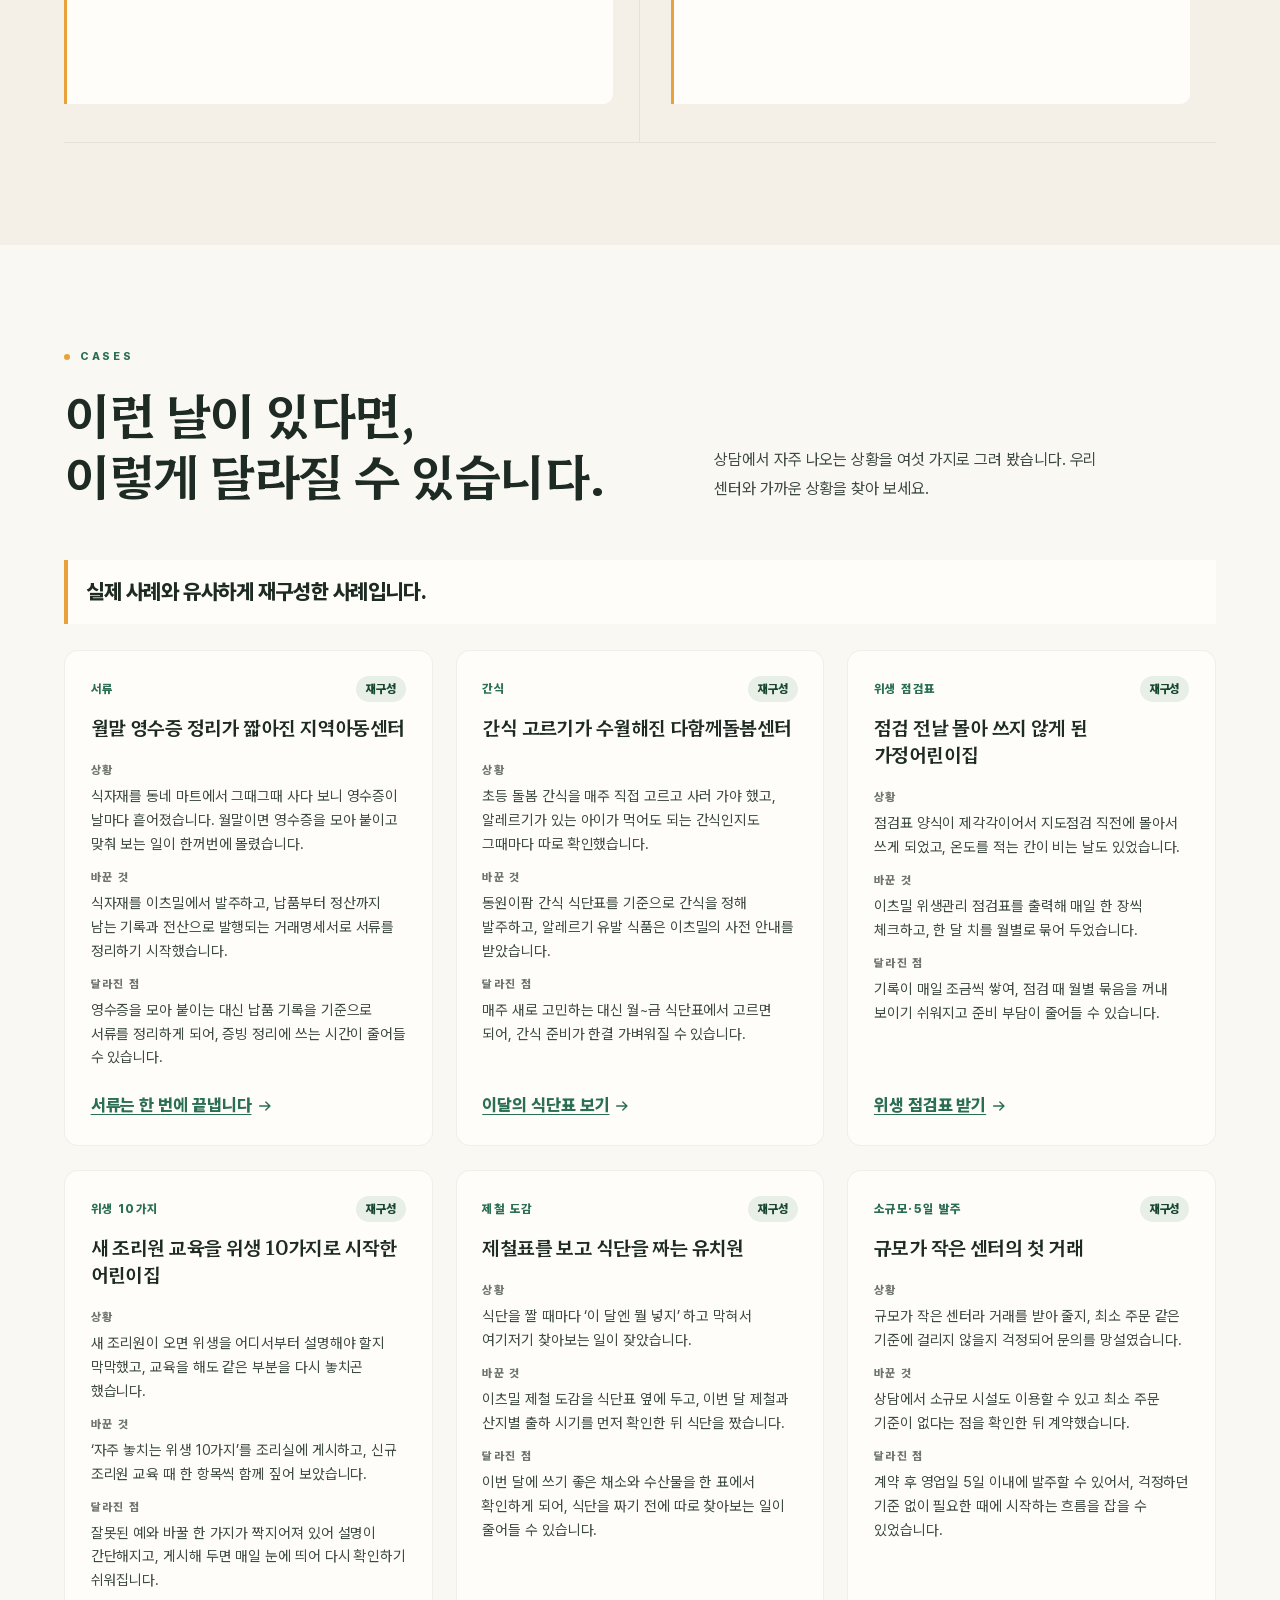
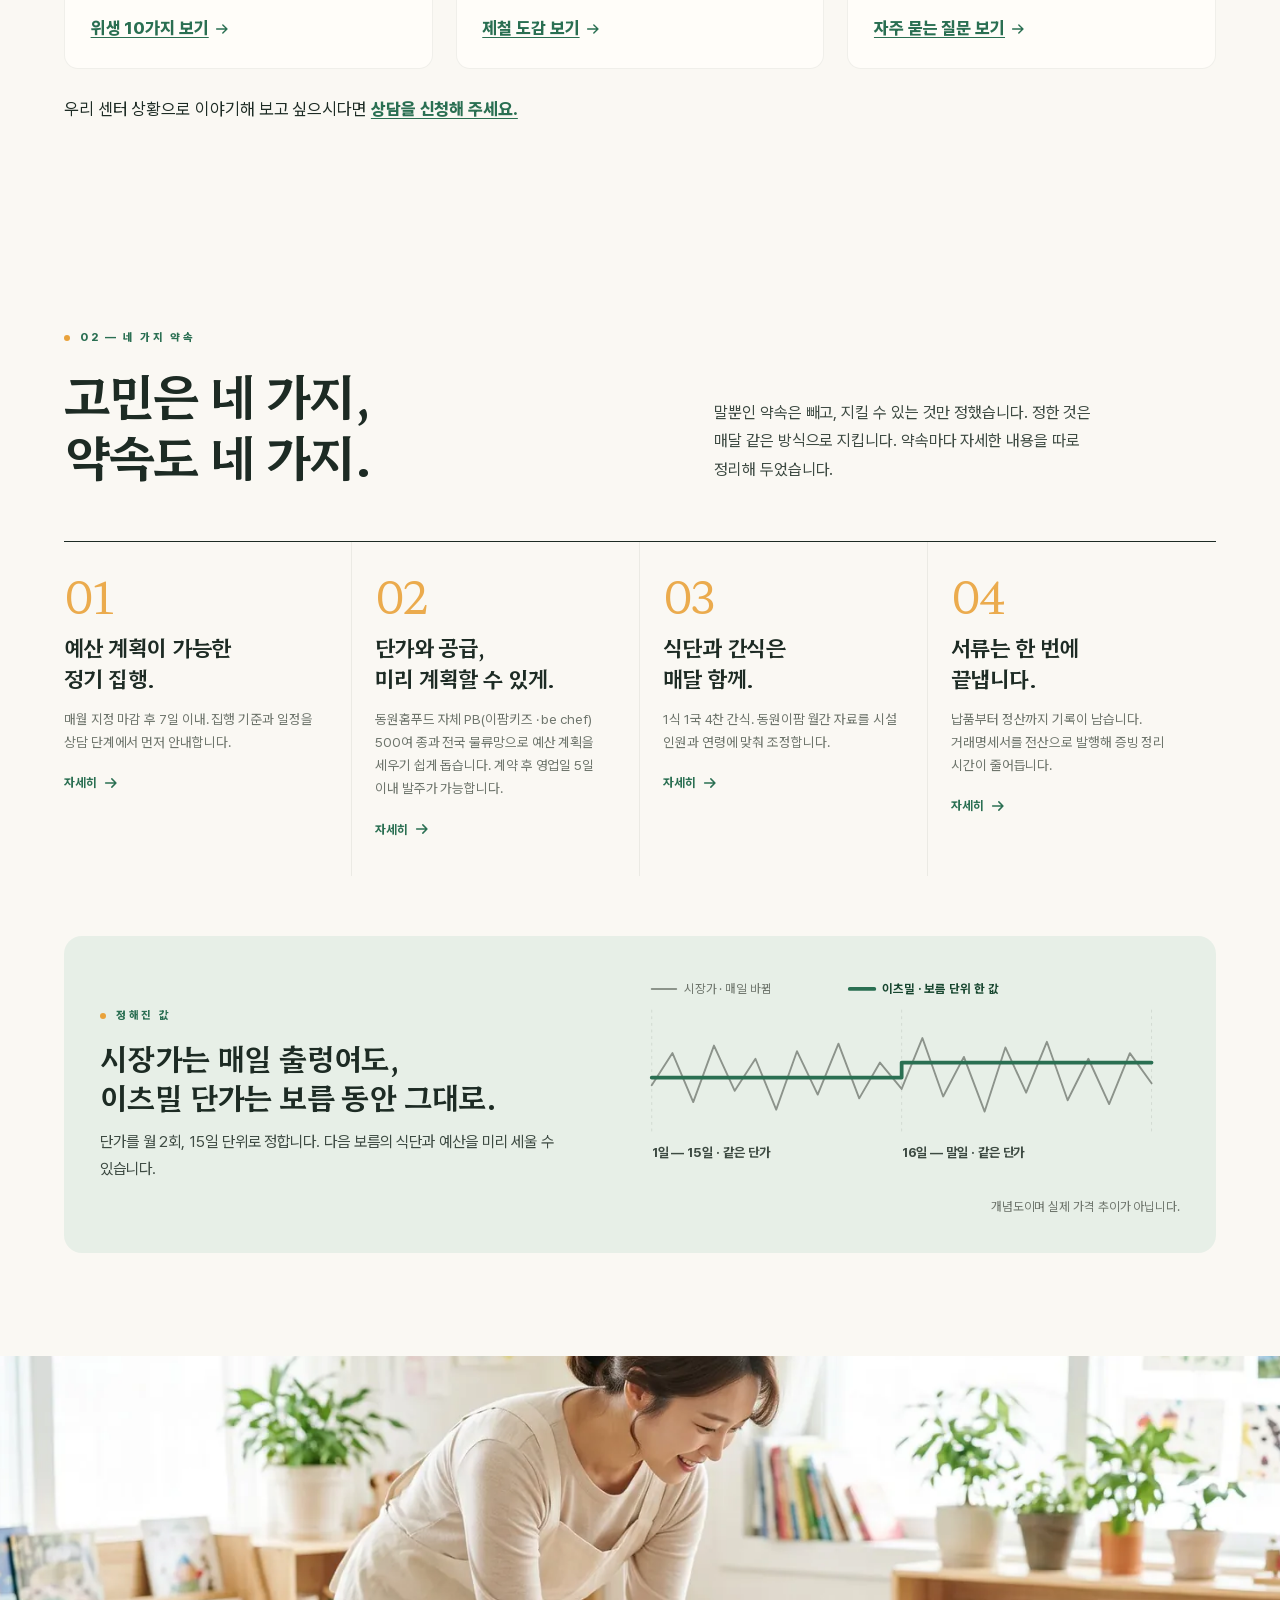
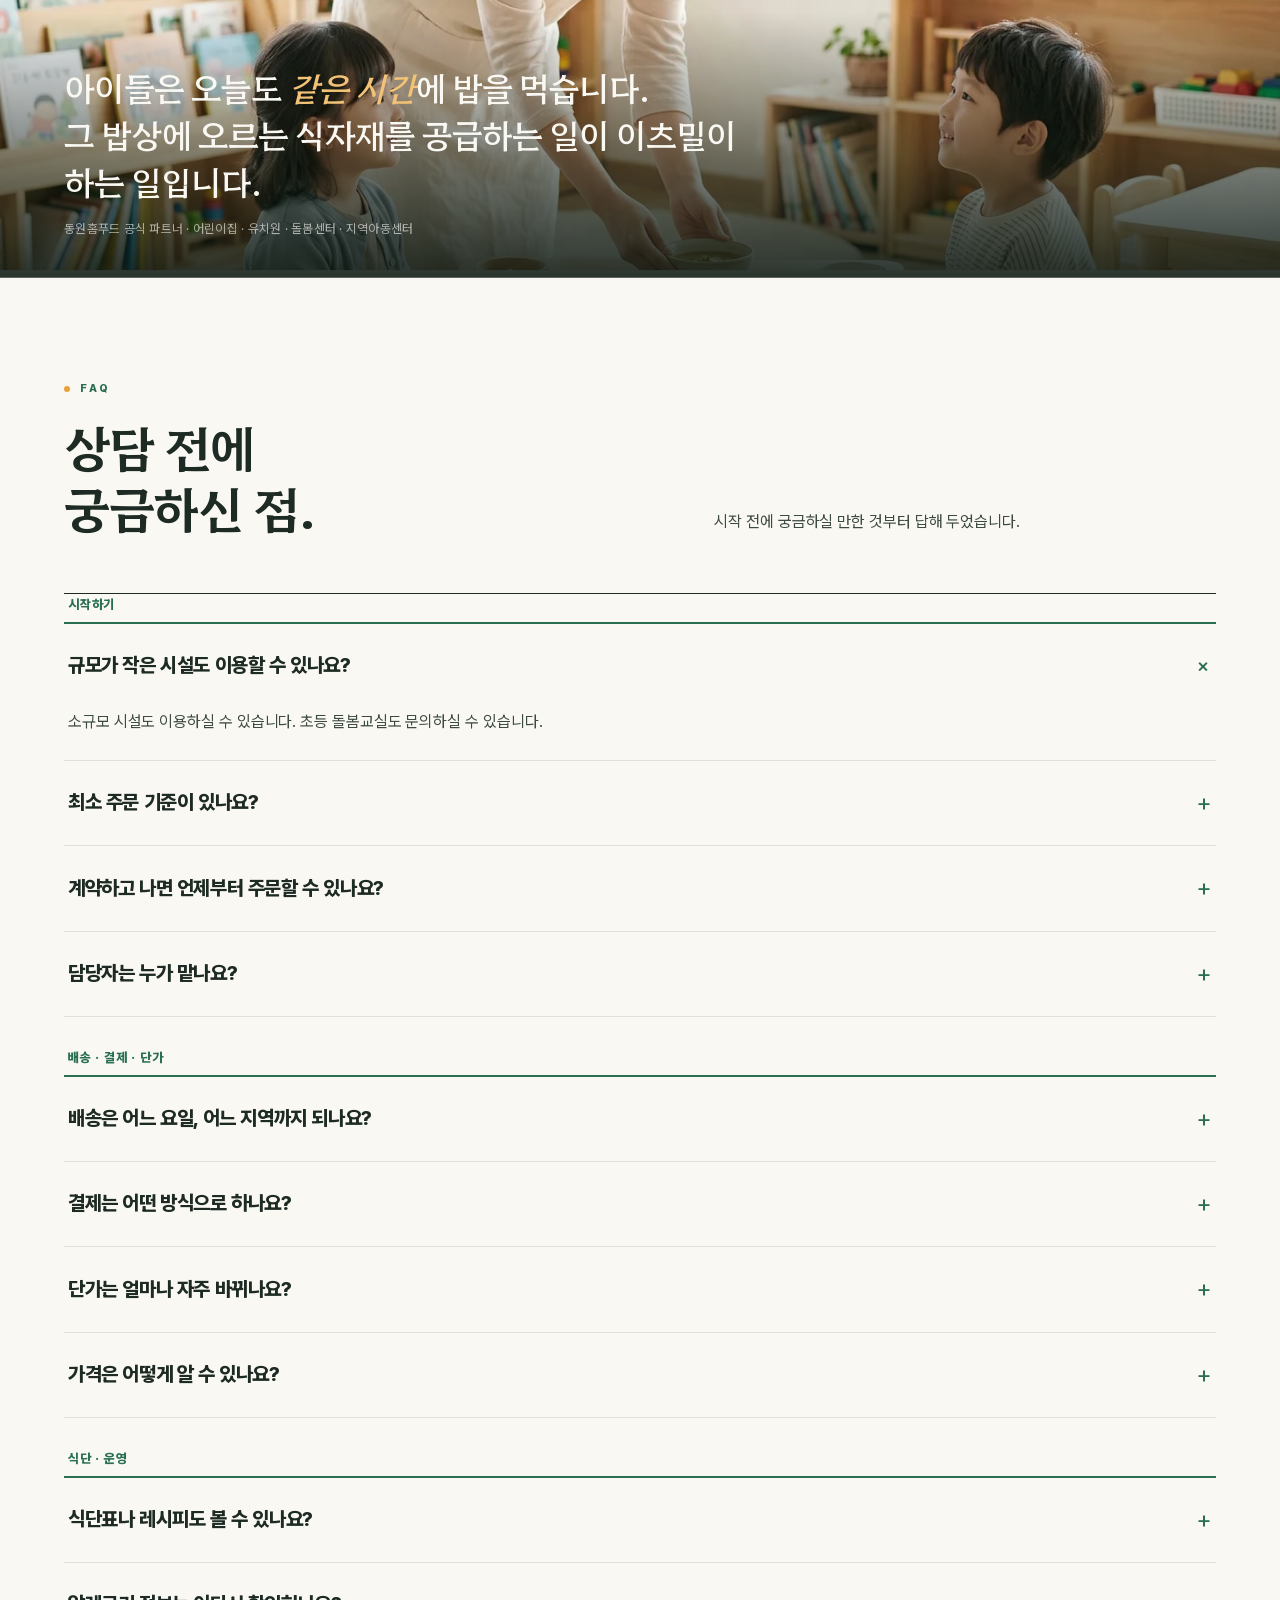
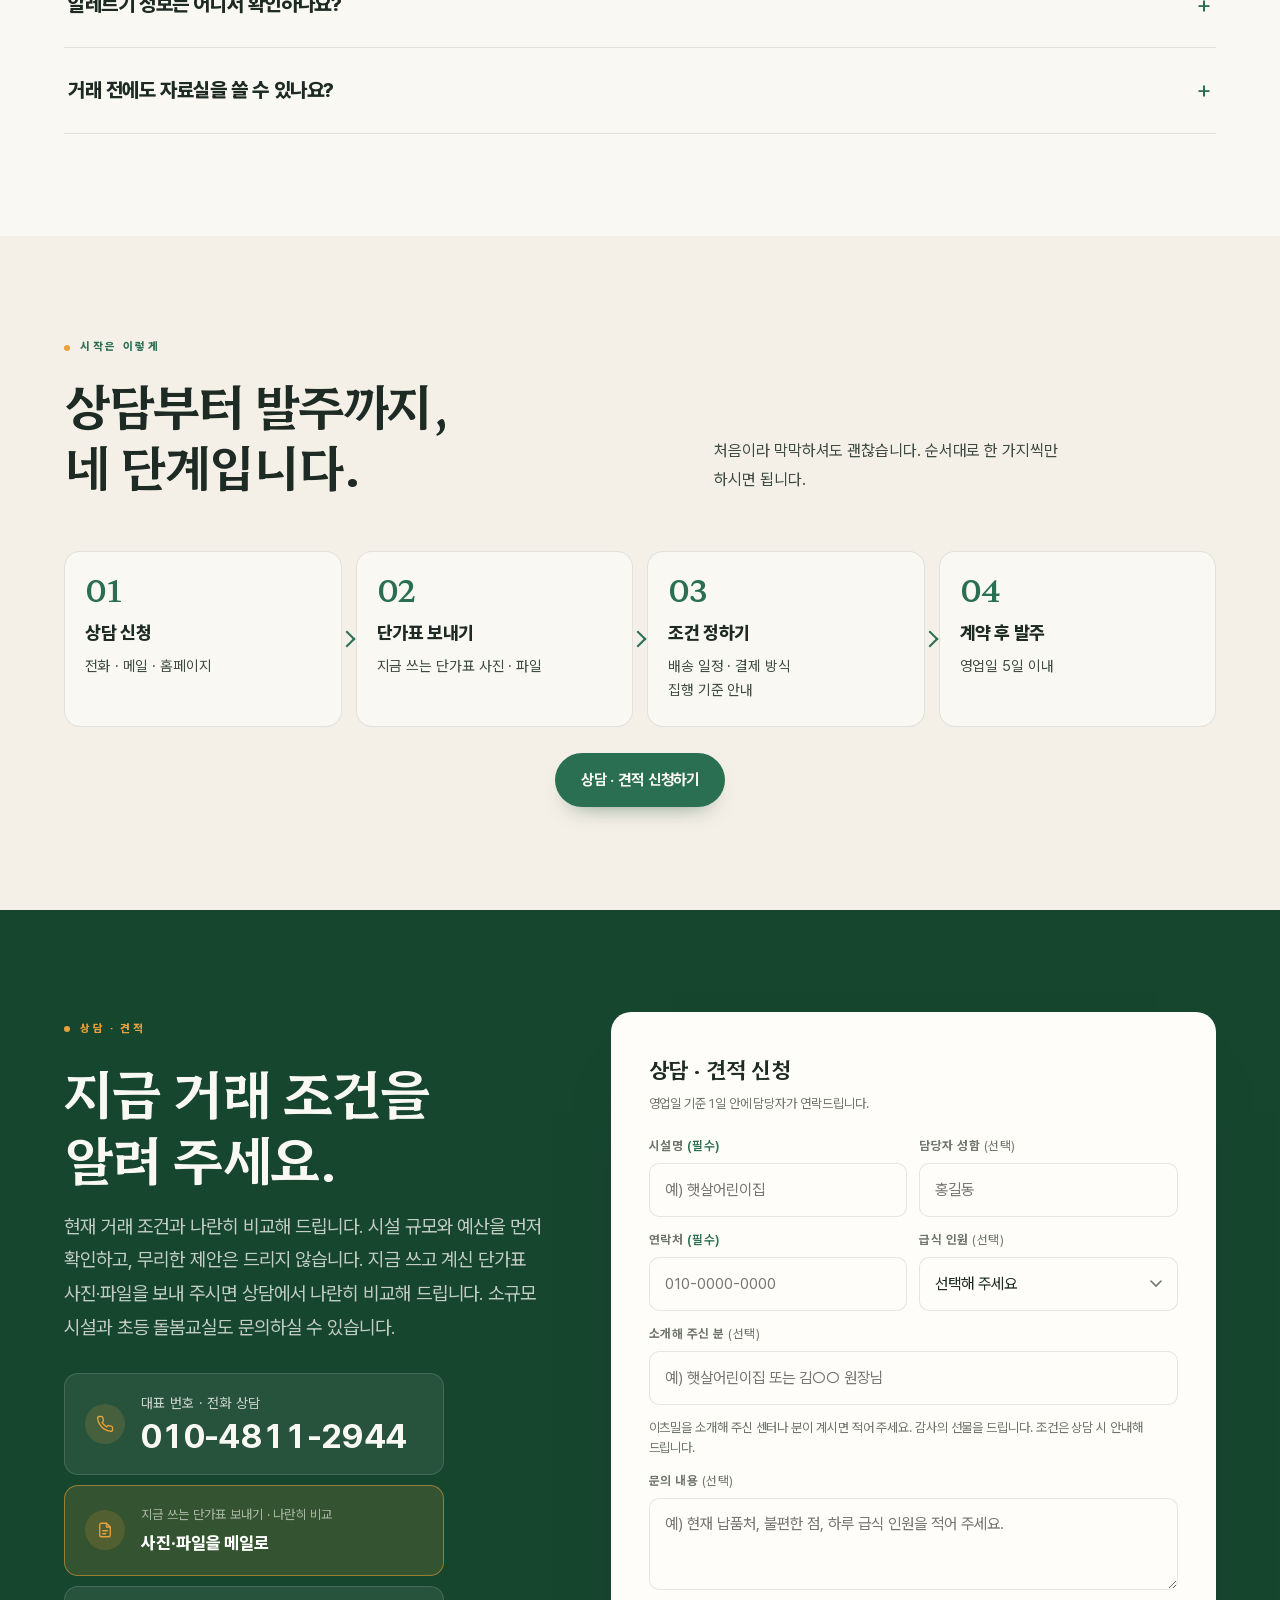
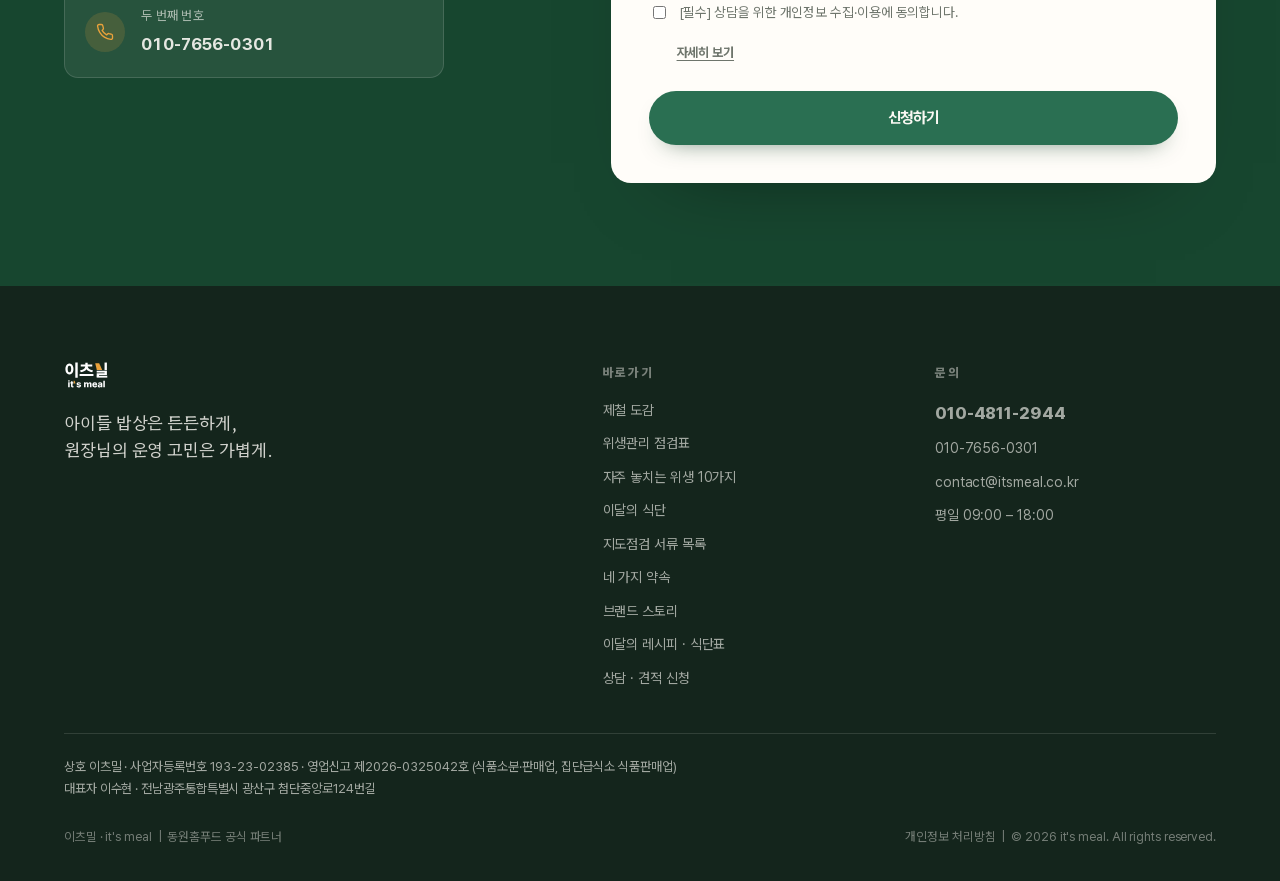
==== commit d4d611e4: "지도점검 서류 목록 페이지 추가(푸드가이드 안내 3 + 시설 서류 6), 자료실 허브·내비·사이트맵·llms 반영, 자료실 페이지 흰 로고 겹침 수정 Co-Authored-By: " ====
--- a/index.html
+++ b/index.html
@@ -72,7 +72,7 @@
 <link rel="stylesheet" href="assets/css/home.css?v=a015efe0">
 <link rel="stylesheet" href="assets/css/cine.css?v=6cdbda81">
 <link rel="stylesheet" href="assets/css/sub.css?v=0b7fb41f">
-<link rel="stylesheet" href="assets/css/v3.css?v=7db53bf6">
+<link rel="stylesheet" href="assets/css/v3.css?v=31d954b8">
 </head>
 <body data-page="home">
 <!--gen:nav-->
@@ -82,12 +82,12 @@
       <img class="logo-navy" src="/assets/logos/mil2-navy.svg" alt="이츠밀">
       <img class="logo-white" src="/assets/logos/mil2-white.svg" alt="" aria-hidden="true">
     </a>
-    <nav class="nav__menu"><div class="nav__dd"><a href="/resources" class="nav__ddT">급식 자료실<svg class="nav__chev" viewBox="0 0 12 12" fill="none" stroke="currentColor" stroke-width="1.6" stroke-linecap="round" stroke-linejoin="round"><path d="m3 4.5 3 3 3-3"/></svg></a><div class="nav__ddM"><a href="/resource-season"><b>제철 도감</b><span>식단 짜기 전, 이번 달 제철 확인</span></a><a href="/resource-hygiene-check"><b>위생관리 점검표</b><span>출력해서 매일 체크하는 A4 한 장</span></a><a href="/resource-hygiene-tips"><b>자주 놓치는 위생 10가지</b><span>조리실 게시 · 신규 조리원 교육용</span></a><a href="/menu"><b>이달의 식단</b><span>월~금 간식 식단표와 구성 예시</span></a></div></div><a href="/promise" class="">네 가지 약속</a><a href="/story" class="">브랜드 스토리</a><a href="/archive" class="">이달의 레시피 · 식단표</a></nav>
+    <nav class="nav__menu"><div class="nav__dd"><a href="/resources" class="nav__ddT">급식 자료실<svg class="nav__chev" viewBox="0 0 12 12" fill="none" stroke="currentColor" stroke-width="1.6" stroke-linecap="round" stroke-linejoin="round"><path d="m3 4.5 3 3 3-3"/></svg></a><div class="nav__ddM"><a href="/resource-season"><b>제철 도감</b><span>식단 짜기 전, 이번 달 제철 확인</span></a><a href="/resource-hygiene-check"><b>위생관리 점검표</b><span>출력해서 매일 체크하는 A4 한 장</span></a><a href="/resource-hygiene-tips"><b>자주 놓치는 위생 10가지</b><span>조리실 게시 · 신규 조리원 교육용</span></a><a href="/menu"><b>이달의 식단</b><span>월~금 간식 식단표와 구성 예시</span></a><a href="/resource-inspection"><b>지도점검 서류 목록</b><span>점검 전에 챙길 급식 서류 확인</span></a></div></div><a href="/promise" class="">네 가지 약속</a><a href="/story" class="">브랜드 스토리</a><a href="/archive" class="">이달의 레시피 · 식단표</a></nav>
     <a class="nav__cta" href="/#contact">상담 신청 <svg viewBox="0 0 17 17" fill="none" stroke="currentColor" stroke-width="1.7" stroke-linecap="round" stroke-linejoin="round"><path d="M2 8.5h12M9.5 3.5 14.5 8.5 9.5 13.5"/></svg></a>
     <button class="nav__burger" aria-label="메뉴 열기" aria-expanded="false"><span></span></button>
   </div>
 </header>
-<div class="navSheet"><span class="navSheet__h">급식 자료실</span><a class="navSheet__c" href="/resource-season">제철 도감</a><a class="navSheet__c" href="/resource-hygiene-check">위생관리 점검표</a><a class="navSheet__c" href="/resource-hygiene-tips">자주 놓치는 위생 10가지</a><a class="navSheet__c" href="/menu">이달의 식단</a><a href="/promise">네 가지 약속</a><a href="/story">브랜드 스토리</a><a href="/archive">이달의 레시피 · 식단표</a><a href="/#contact">상담 신청</a></div>
+<div class="navSheet"><span class="navSheet__h">급식 자료실</span><a class="navSheet__c" href="/resource-season">제철 도감</a><a class="navSheet__c" href="/resource-hygiene-check">위생관리 점검표</a><a class="navSheet__c" href="/resource-hygiene-tips">자주 놓치는 위생 10가지</a><a class="navSheet__c" href="/menu">이달의 식단</a><a class="navSheet__c" href="/resource-inspection">지도점검 서류 목록</a><a href="/promise">네 가지 약속</a><a href="/story">브랜드 스토리</a><a href="/archive">이달의 레시피 · 식단표</a><a href="/#contact">상담 신청</a></div>
 <nav class="mbar" id="mbar" aria-label="빠른 메뉴">
   <a href="/"><svg viewBox="0 0 24 24" fill="none" stroke="currentColor" stroke-width="1.7" stroke-linecap="round" stroke-linejoin="round"><path d="M3 11.5 12 4l9 7.5V20a1 1 0 0 1-1 1h-5v-6H9v6H4a1 1 0 0 1-1-1z"/></svg><span>홈</span></a>
   <a href="/resources"><svg viewBox="0 0 24 24" fill="none" stroke="currentColor" stroke-width="1.7" stroke-linecap="round" stroke-linejoin="round"><path d="M6 3h9l4 4v14H6z"/><path d="M14 3v5h5M9 13h6M9 17h6"/></svg><span>급식 자료실</span></a>
@@ -579,6 +579,7 @@
           <li><a href="/resource-hygiene-check">위생관리 점검표</a></li>
           <li><a href="/resource-hygiene-tips">자주 놓치는 위생 10가지</a></li>
           <li><a href="/menu">이달의 식단</a></li>
+          <li><a href="/resource-inspection">지도점검 서류 목록</a></li>
           <li><a href="/promise">네 가지 약속</a></li>
           <li><a href="/story">브랜드 스토리</a></li>
           <li><a href="/archive">이달의 레시피 · 식단표</a></li>
--- a/assets/css/v3.css
+++ b/assets/css/v3.css
@@ -1066,3 +1066,19 @@
 .steps__cta { margin: 26px 0 0; text-align: center; }
 @media (max-width: 940px) { .steps { grid-template-columns: repeat(2, minmax(0, 1fr)); } .steps__i::after { display: none; } }
 @media (max-width: 520px) { .steps { grid-template-columns: 1fr; } }
+
+/* ═══ 지도점검 서류 목록 ════════════════════════════════════════════ */
+.docG { display: grid; gap: 10px; margin-bottom: clamp(18px, 2.4vw, 28px); }
+.docG__k { font-size: 12.5px; font-weight: 800; letter-spacing: .08em; color: var(--green); }
+.docG__t { margin: 0; font-family: var(--serif); font-weight: 600; font-size: clamp(24px, 2.8vw, 36px); line-height: 1.25; letter-spacing: -.02em; }
+.docG__s { margin: 0; max-width: 60ch; font-size: 15.5px; line-height: 1.75; color: var(--ink-soft); }
+.docL { list-style: none; margin: 0; padding: 0; display: grid; gap: 0; border-top: 1px solid var(--line); }
+.docI { display: grid; grid-template-columns: 52px 1fr; gap: 14px; padding: 20px 4px; border-bottom: 1px solid var(--line); }
+.docI__n { font-family: var(--serif); font-size: 24px; font-weight: 600; color: var(--green); line-height: 1.2; }
+.docI__t { display: block; font-size: clamp(17px, 1.6vw, 20px); font-weight: 800; letter-spacing: -.02em; }
+.docI__d { margin: 6px 0 0; max-width: 64ch; font-size: 15.5px; line-height: 1.7; color: var(--ink-soft); }
+.docI__a { color: var(--green); font-weight: 700; text-decoration: underline; text-underline-offset: 3px; white-space: nowrap; }
+@media (max-width: 560px) { .docI { grid-template-columns: 36px 1fr; gap: 10px; } .docI__n { font-size: 20px; } }
+
+/* home.css를 안 쓰는 자료실 페이지에서 흰 로고가 같이 보이던 문제 */
+.nav__logo .logo-white { display: none; }
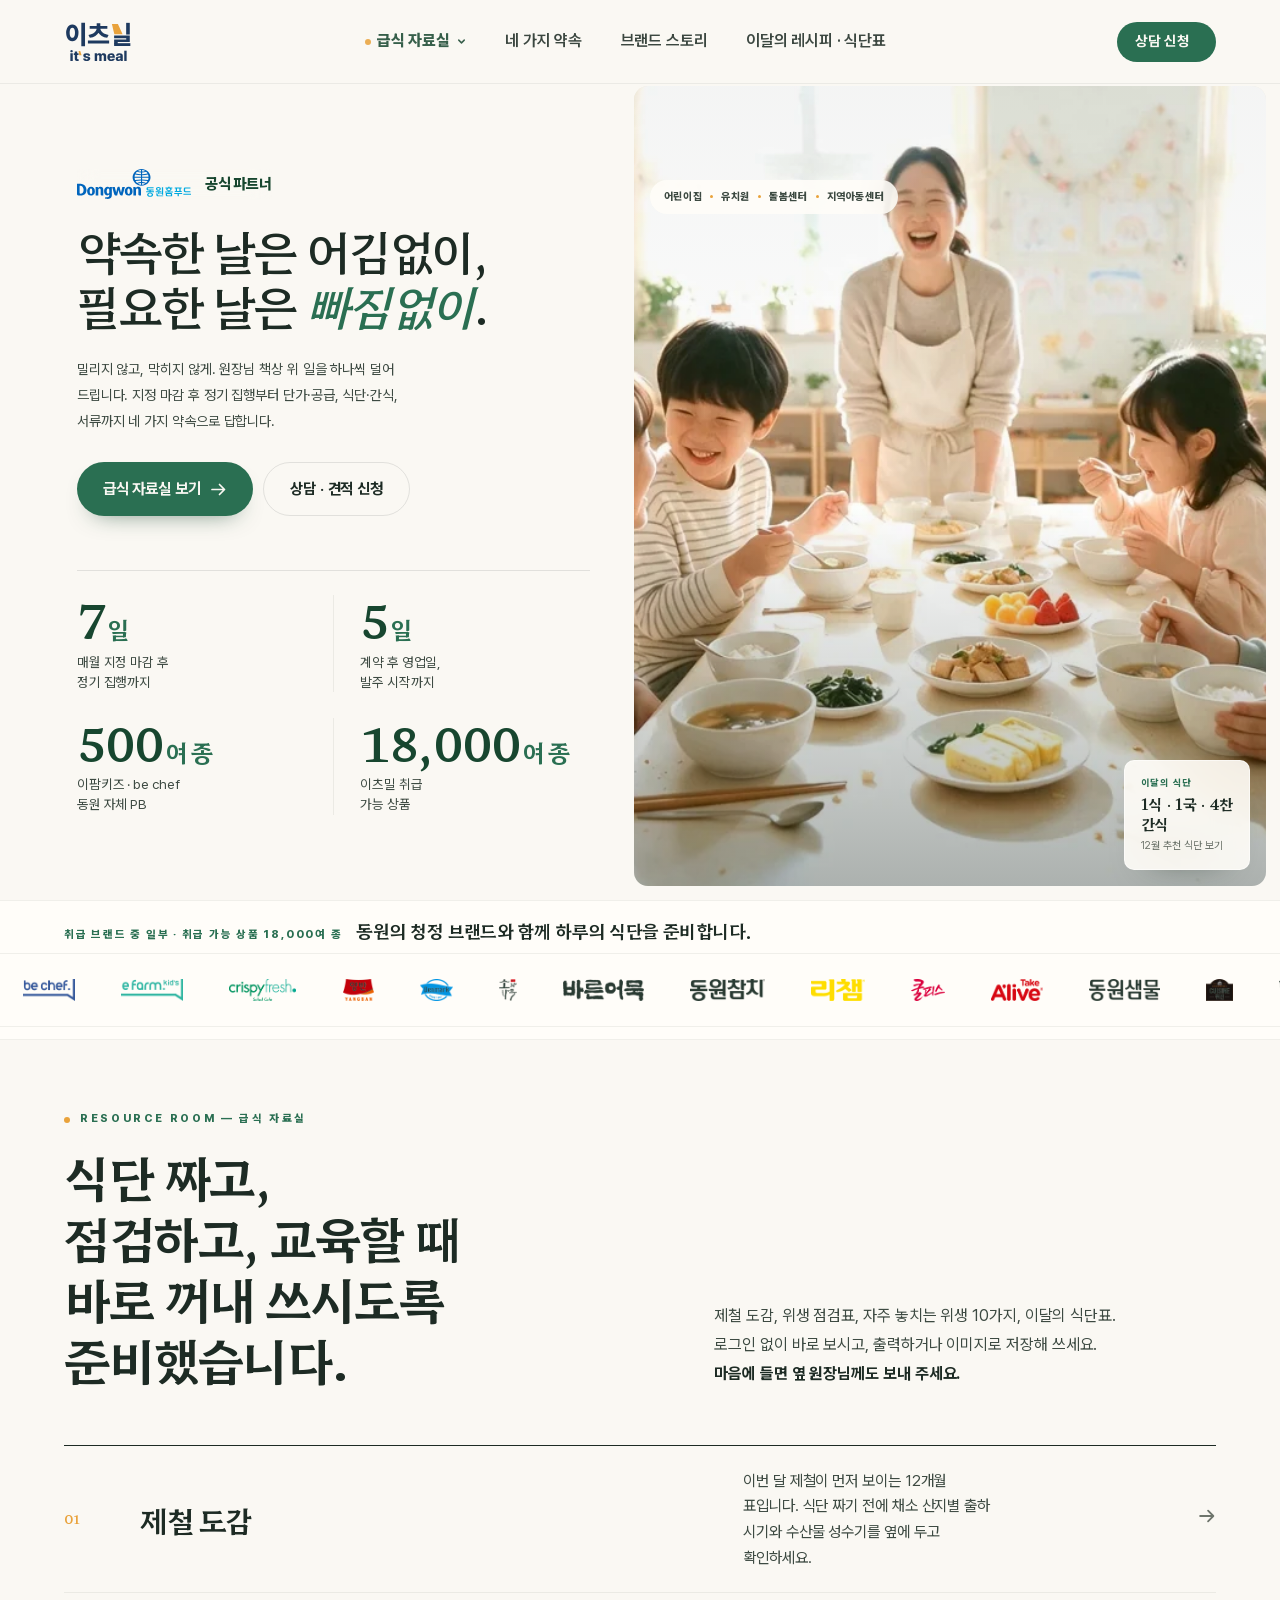
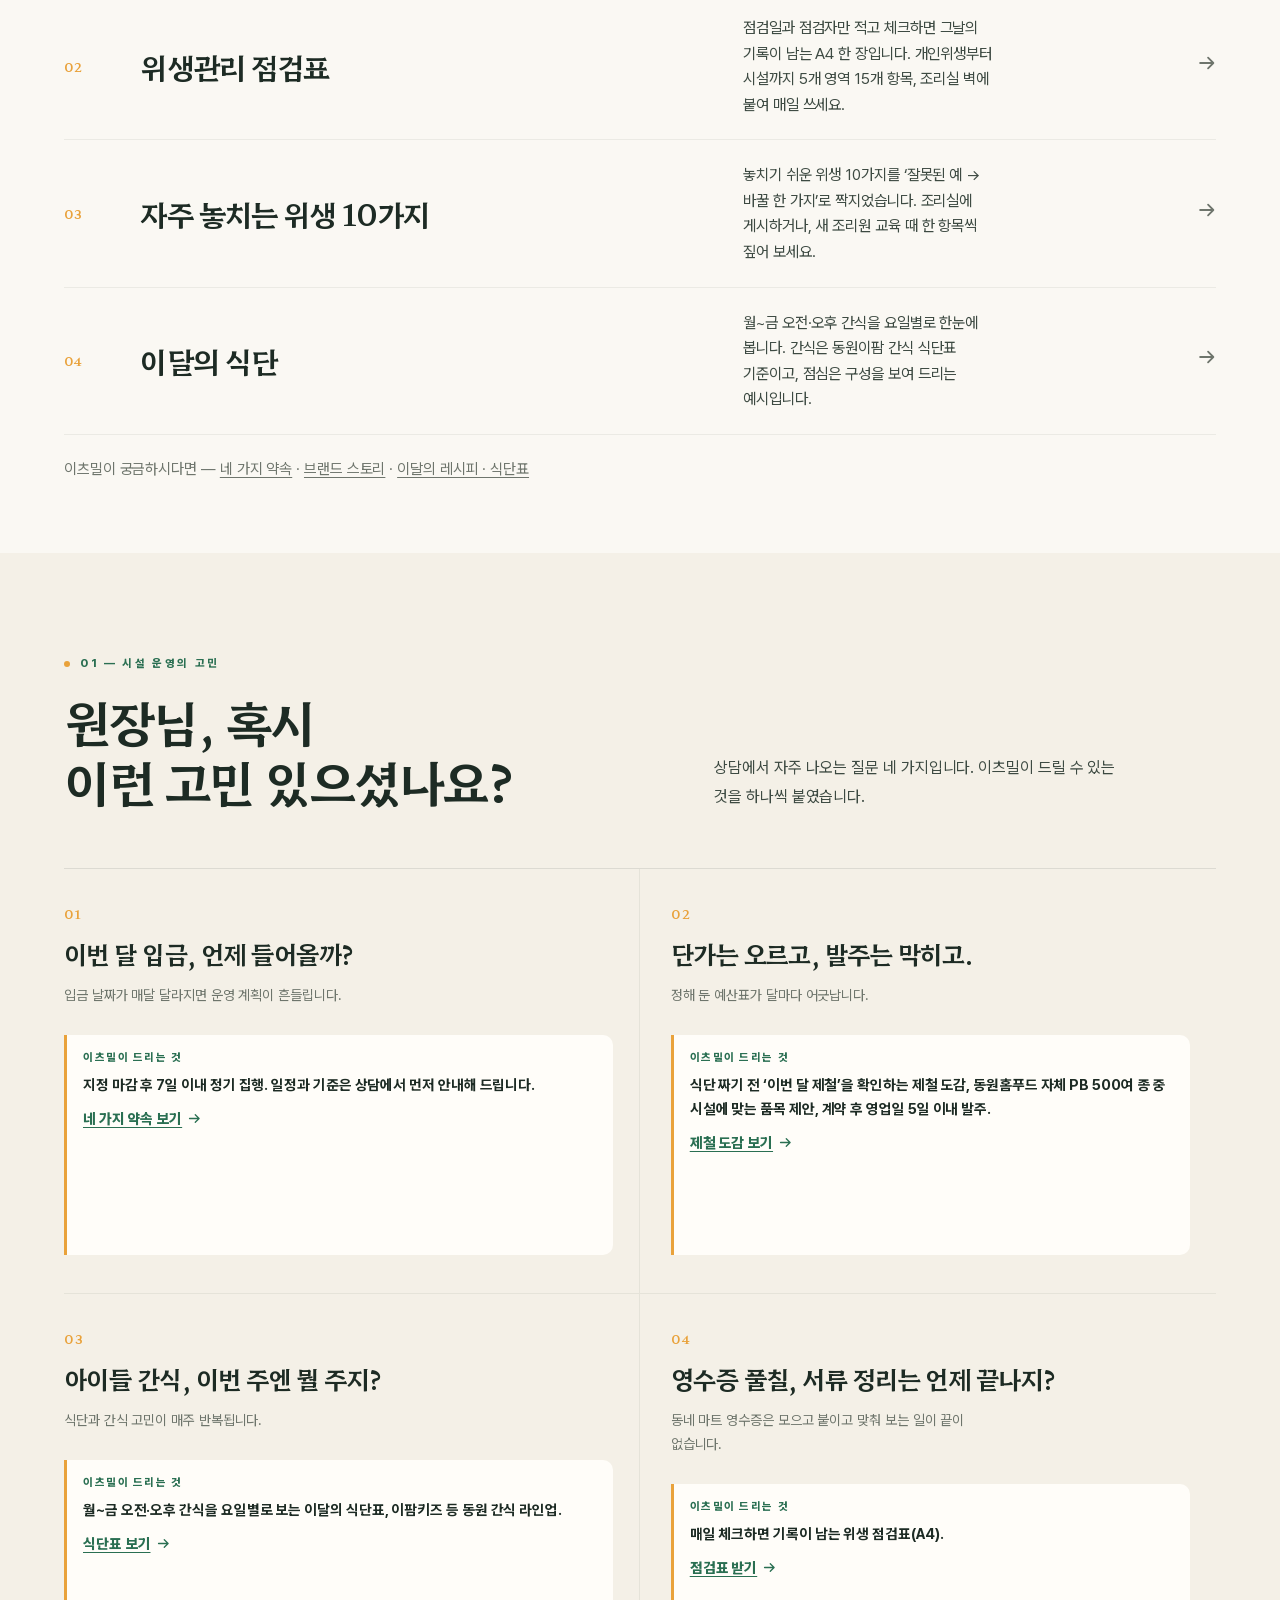
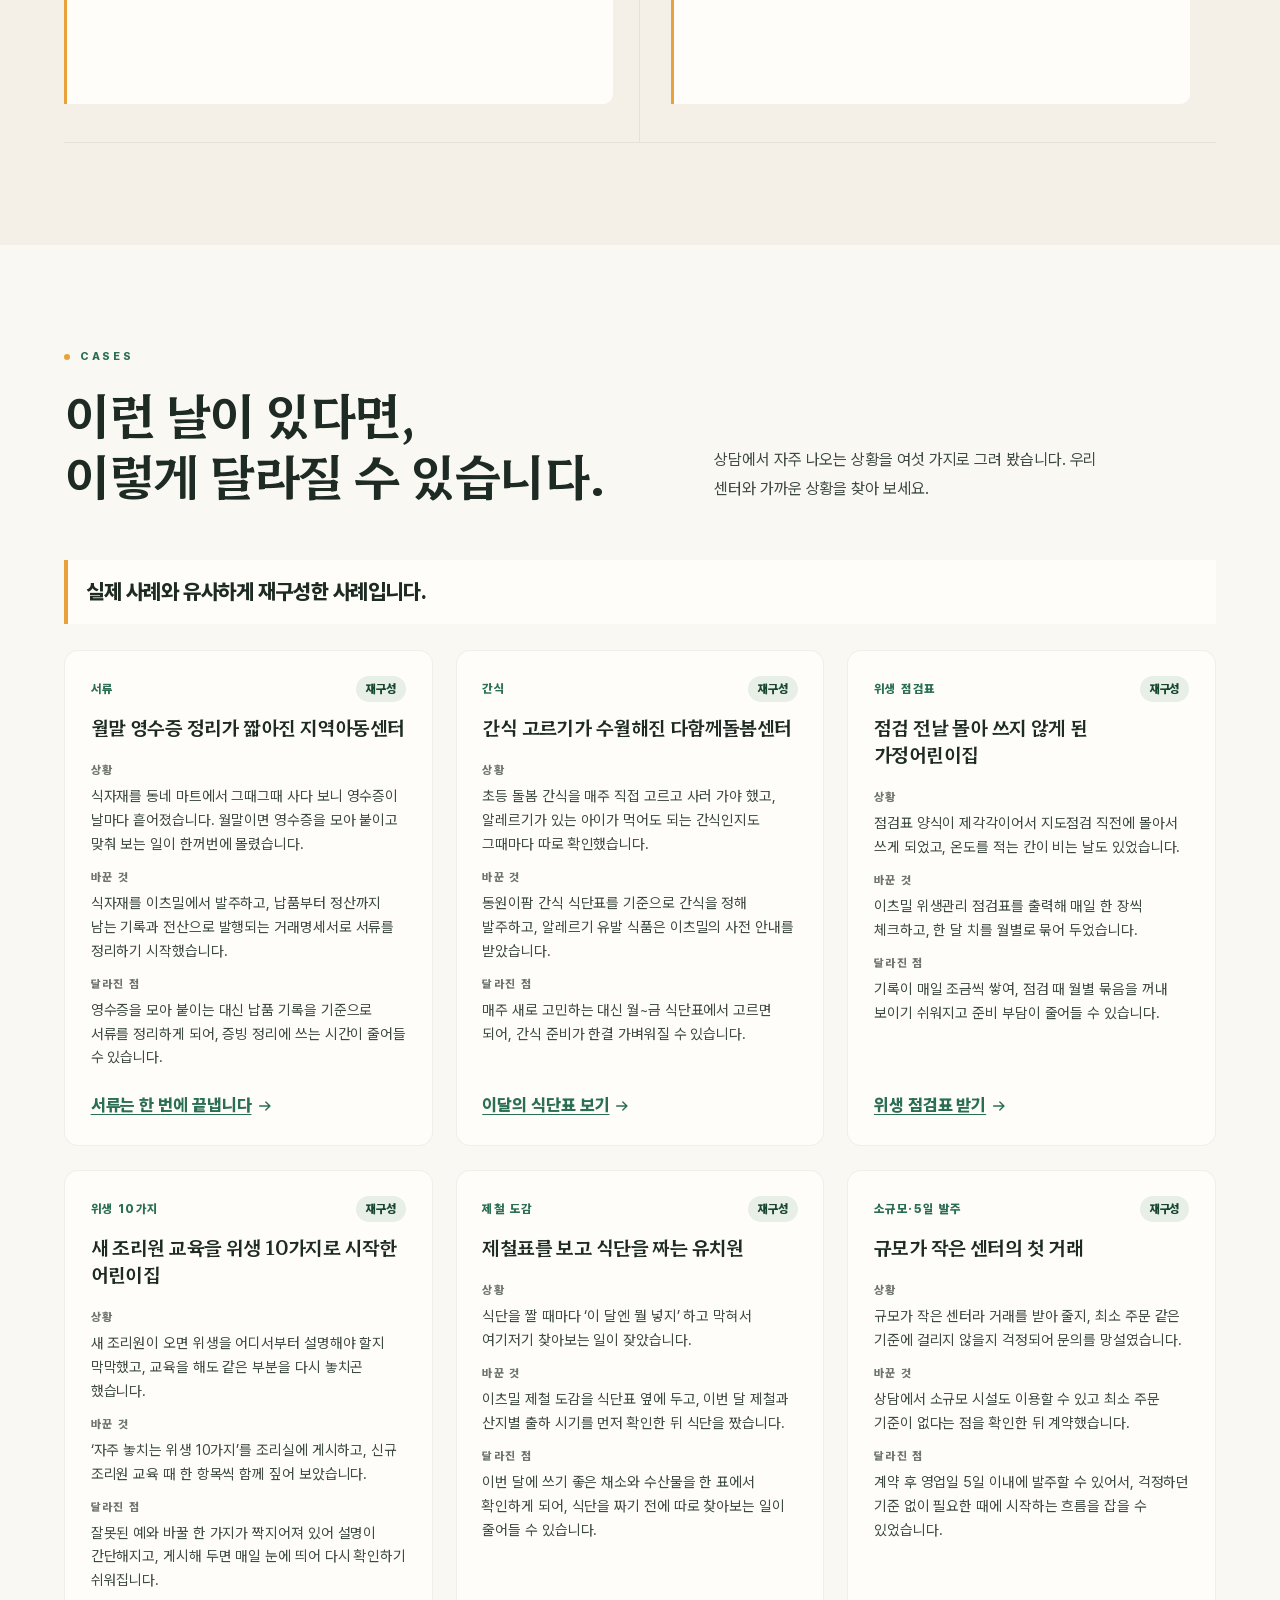
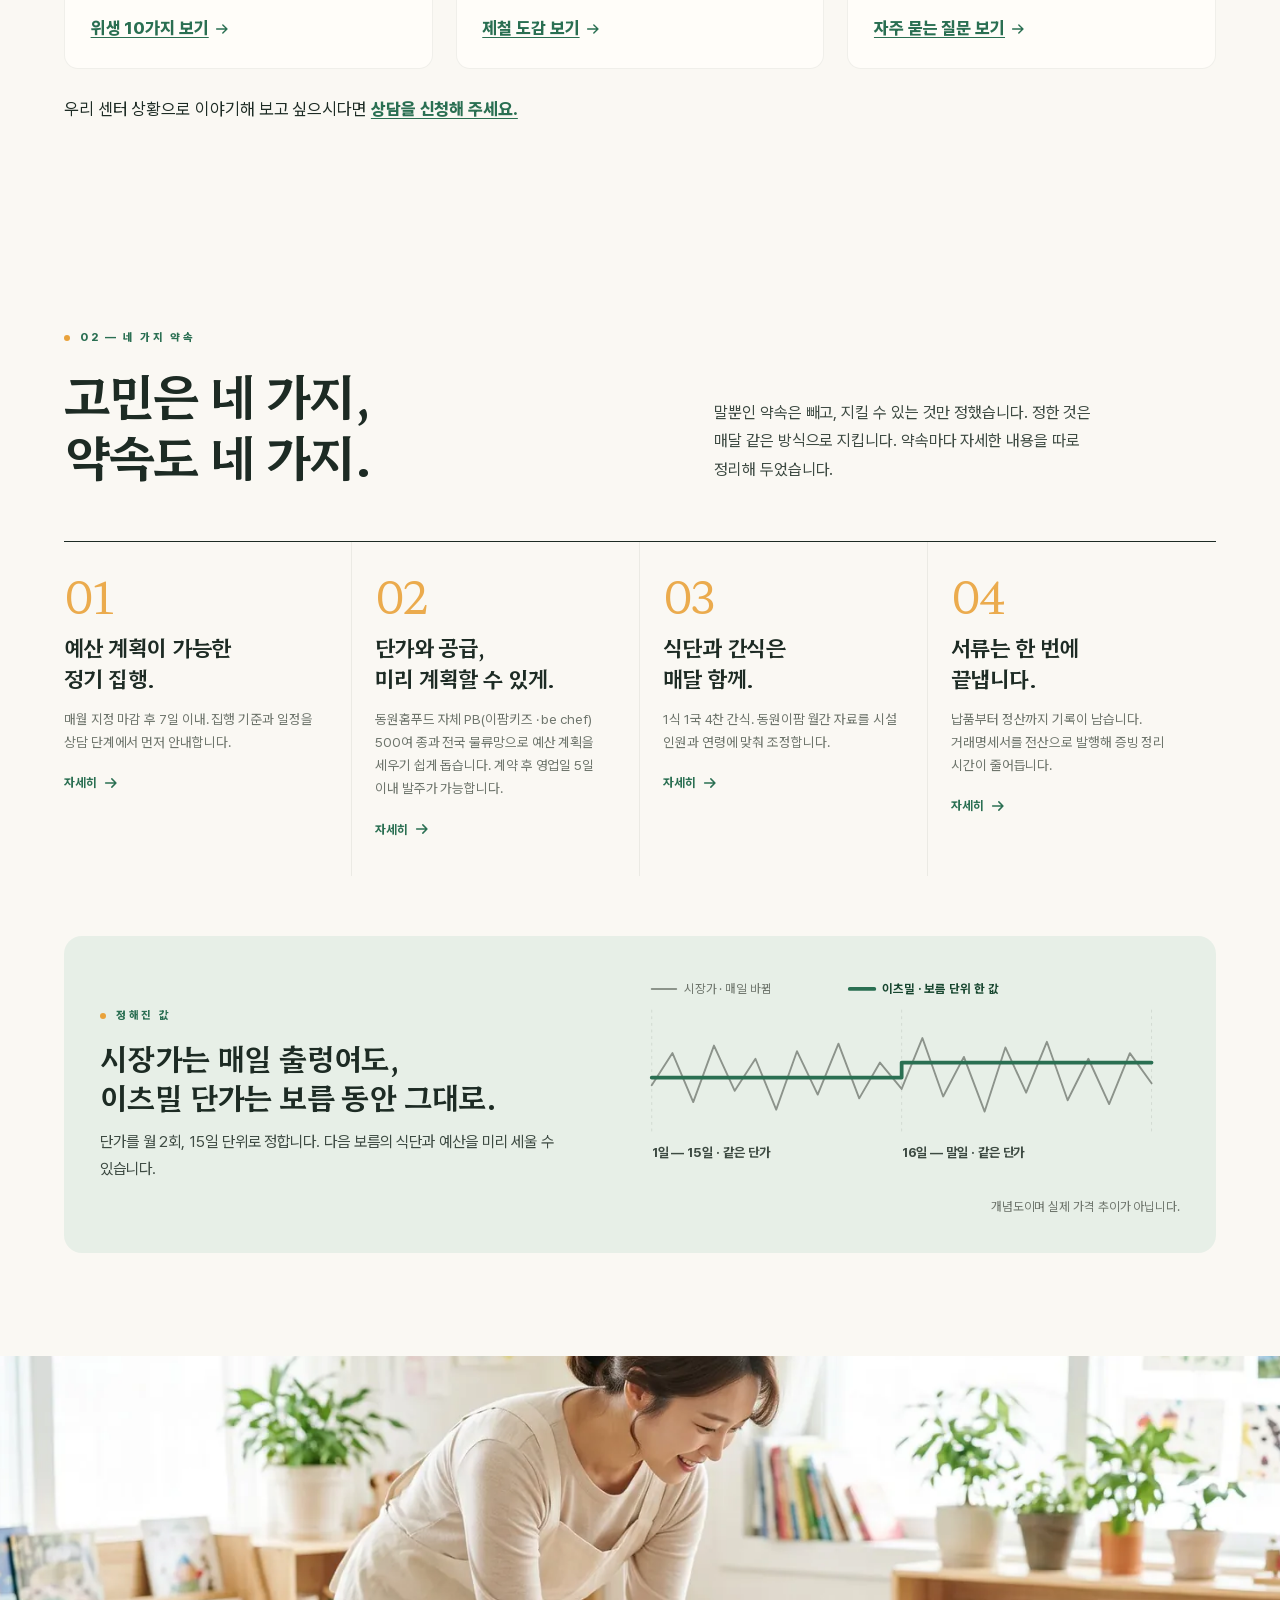
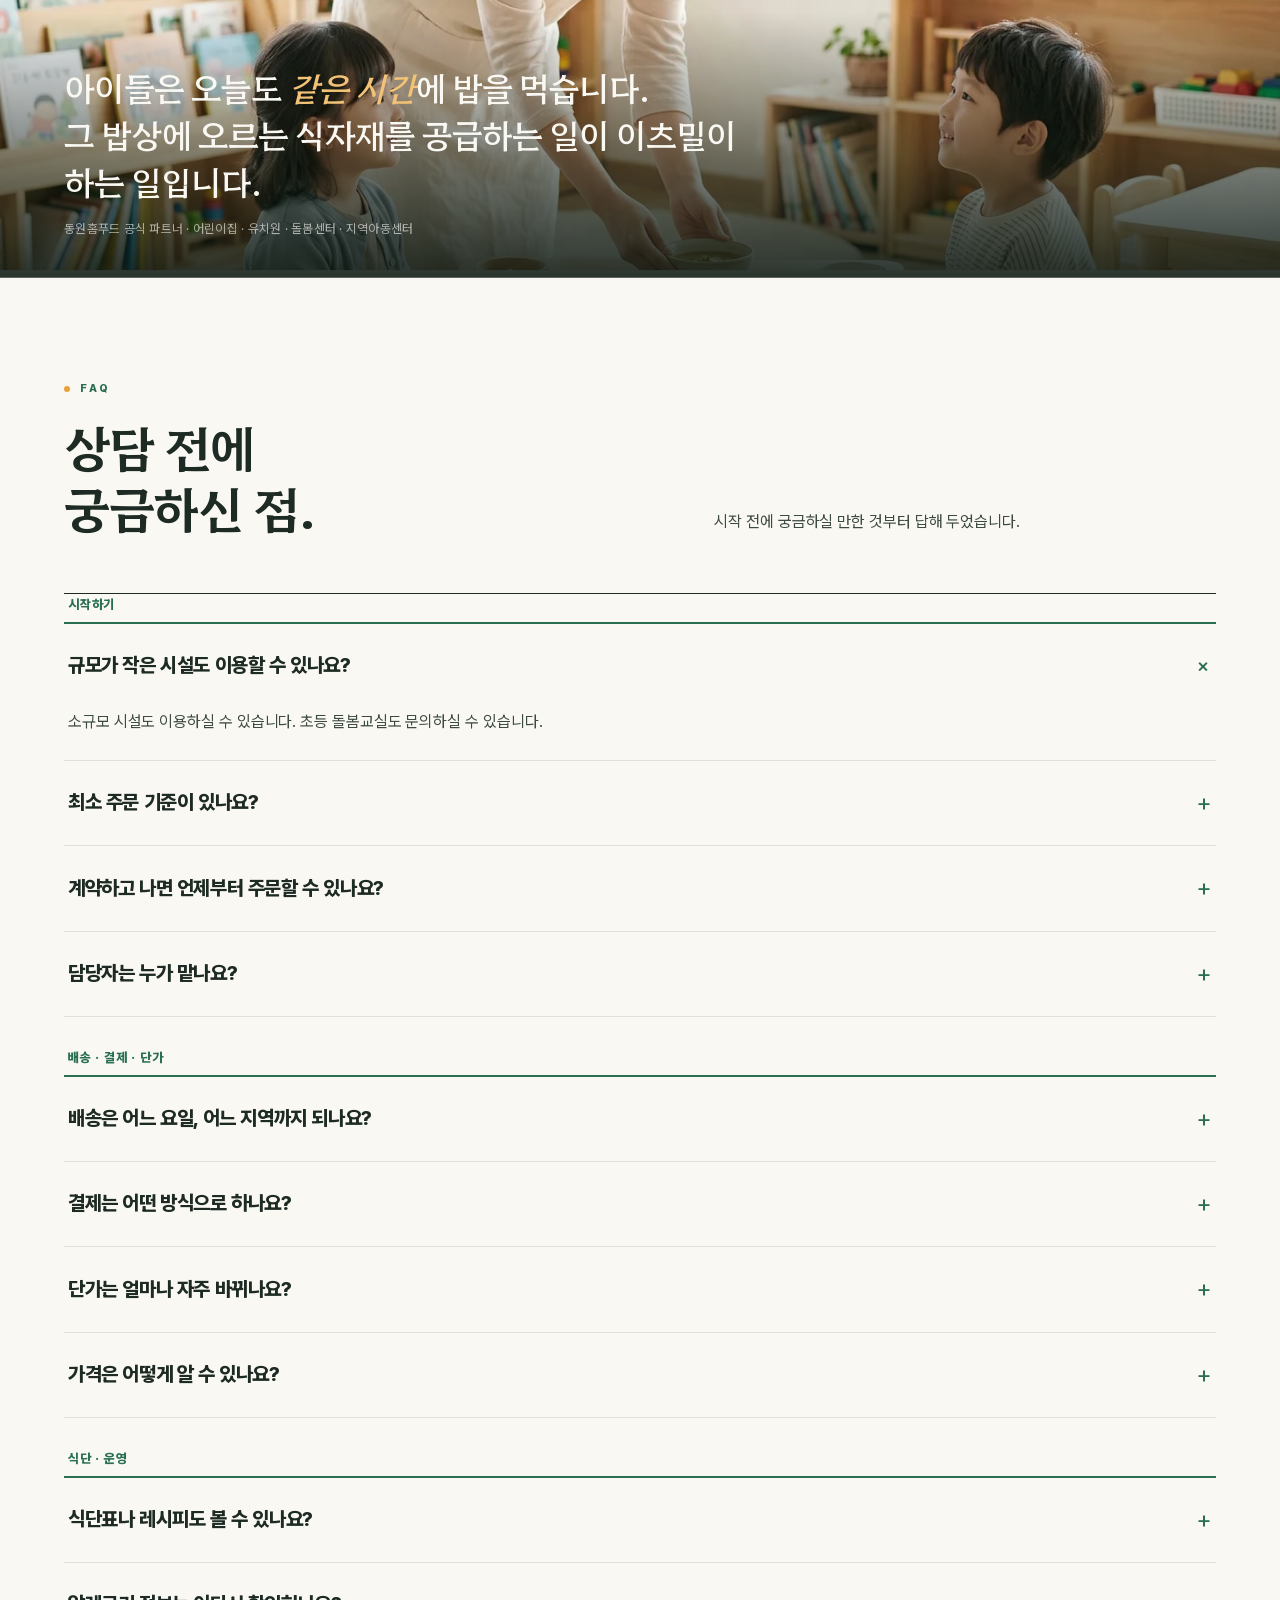
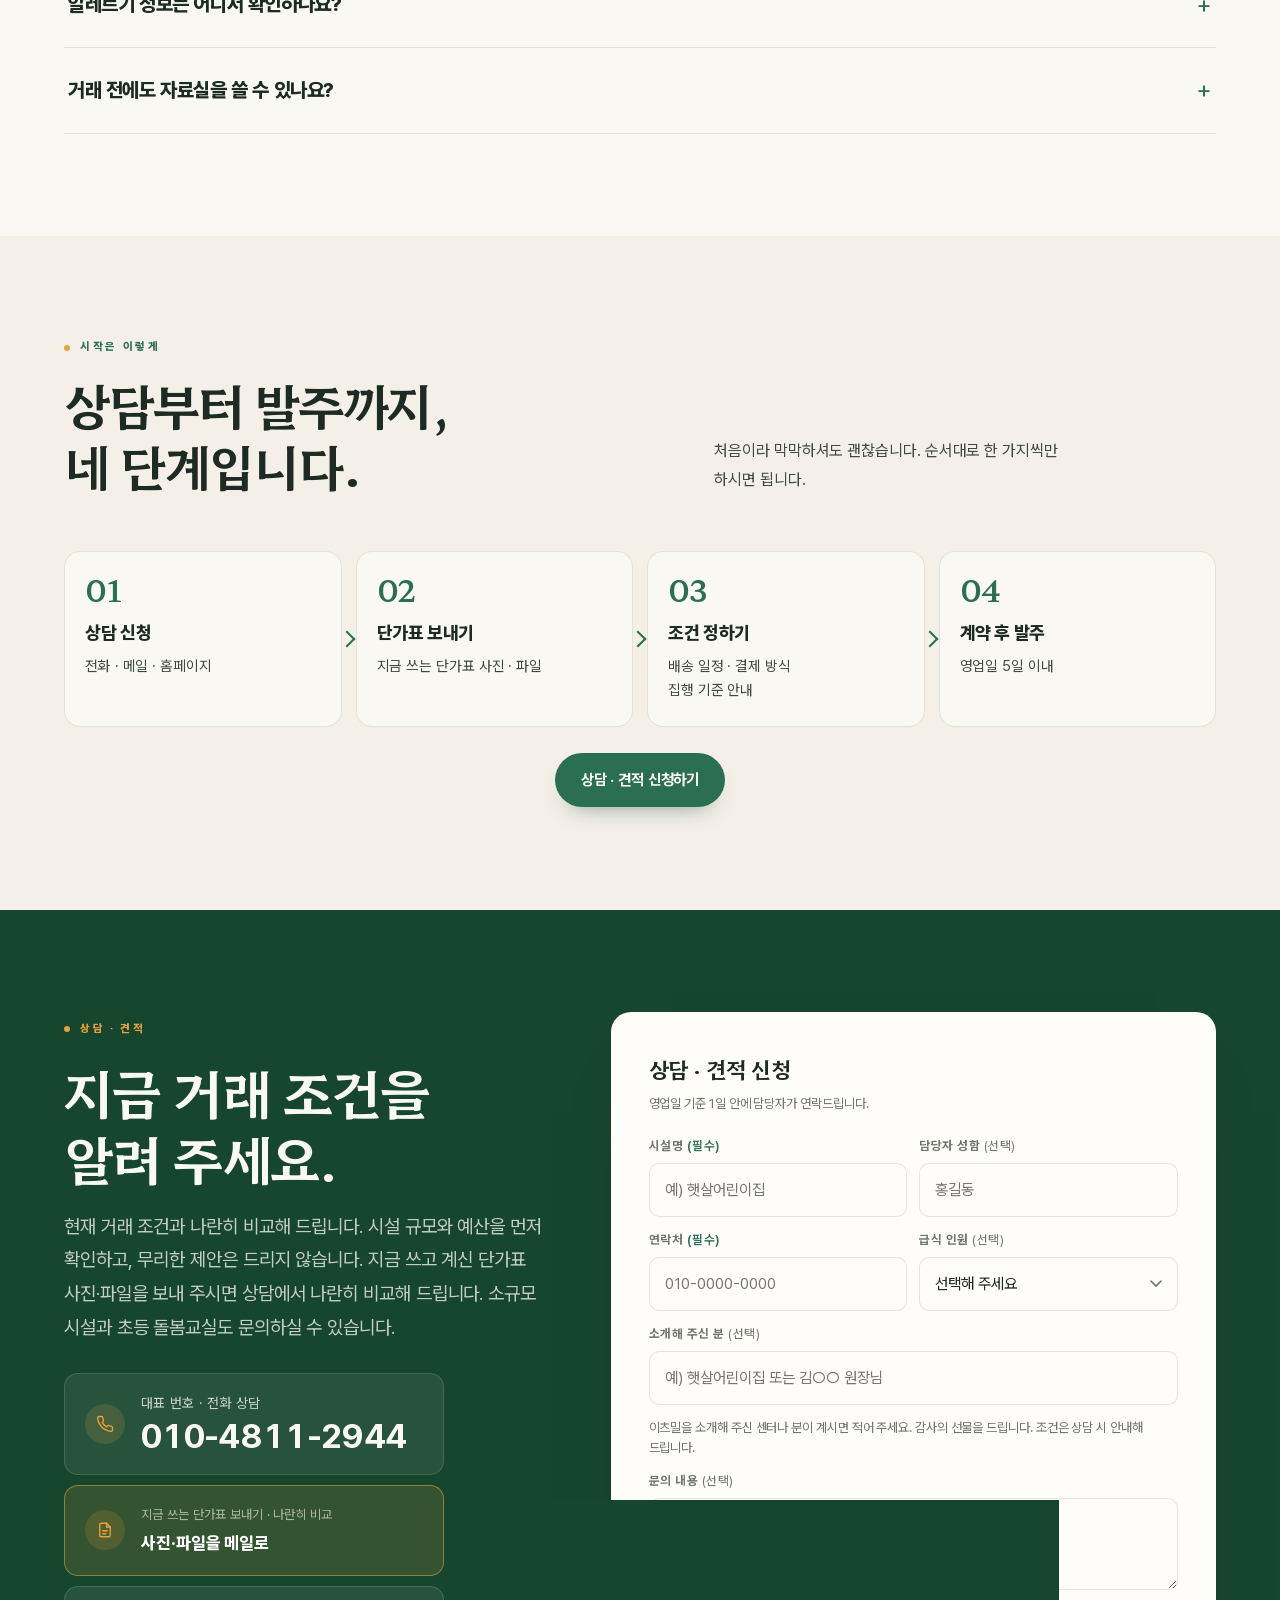
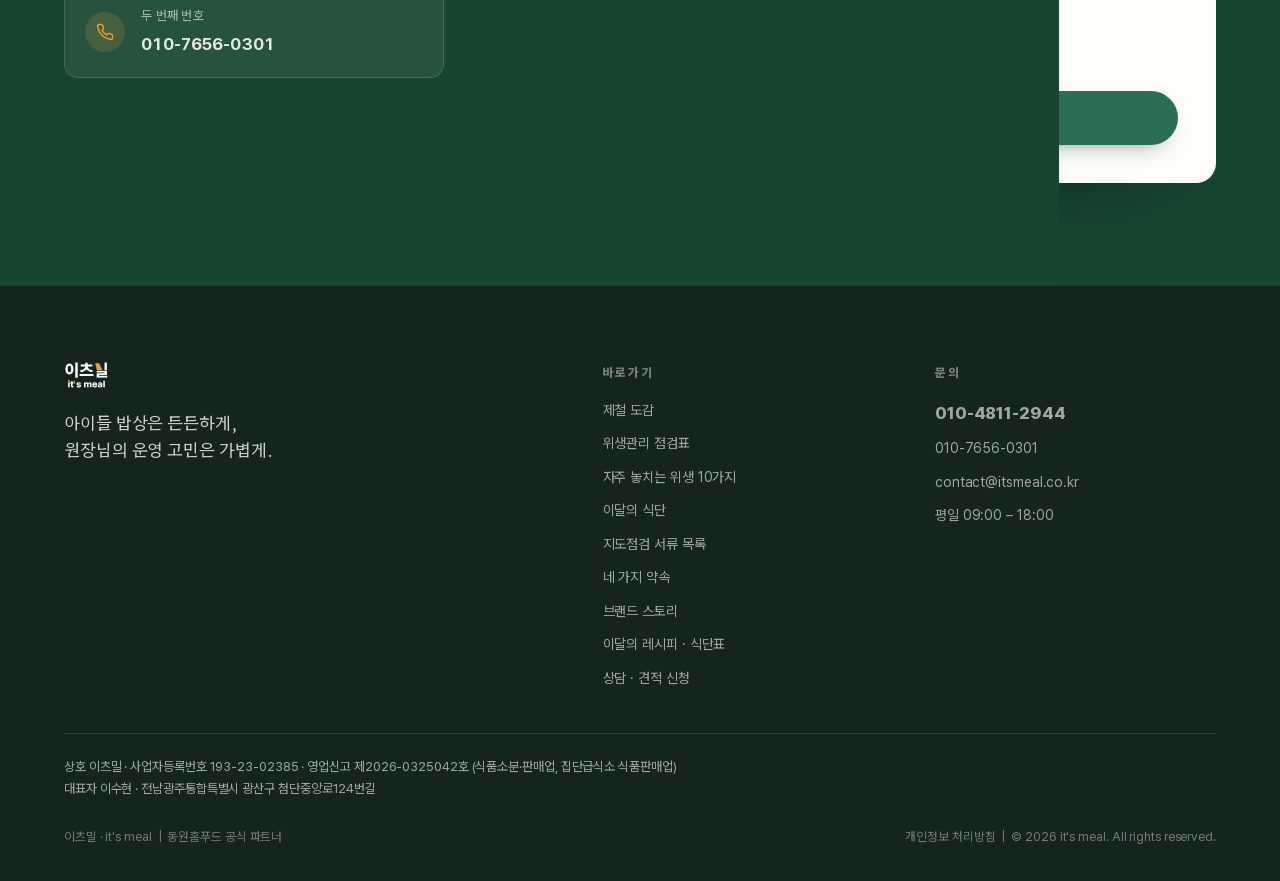
==== commit aa467d93: "홈 FAQ: '발주 시스템'을 '푸드가이드'로 통일 Co-Authored-By: Claude Fable 5.2 <noreply@anthropic.com>" ====
--- a/index.html
+++ b/index.html
@@ -448,7 +448,7 @@
       </details>
       <details class="faq__i">
         <summary>알레르기 정보는 어디서 확인하나요?</summary>
-        <p>동원홈푸드 발주 시스템의 상품 정보에 알레르기 유발 성분이 표기되어 있습니다. 발주할 때 함께 확인하실 수 있습니다.</p>
+        <p>동원홈푸드 푸드가이드의 상품 정보에 알레르기 유발 성분이 표기되어 있습니다. 발주할 때 함께 확인하실 수 있습니다.</p>
       </details>
       <details class="faq__i">
         <summary>거래 전에도 자료실을 쓸 수 있나요?</summary>
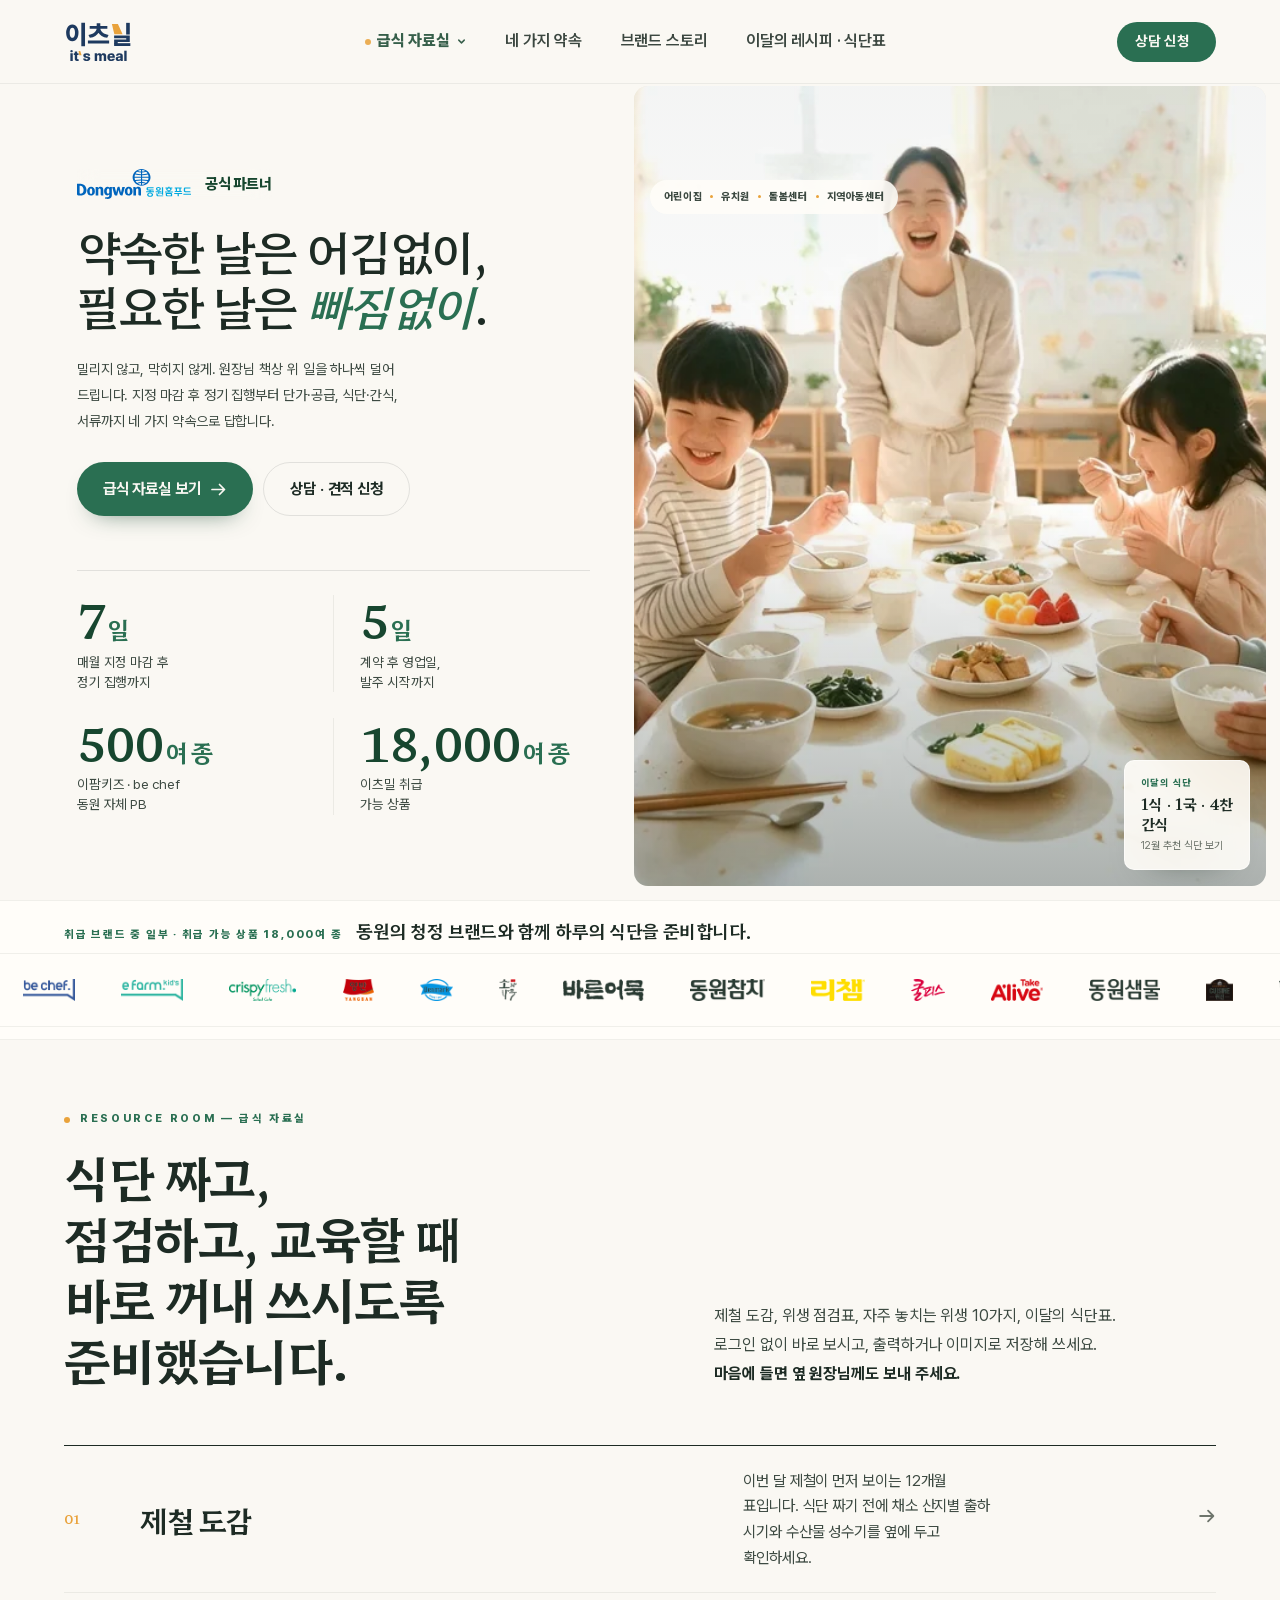
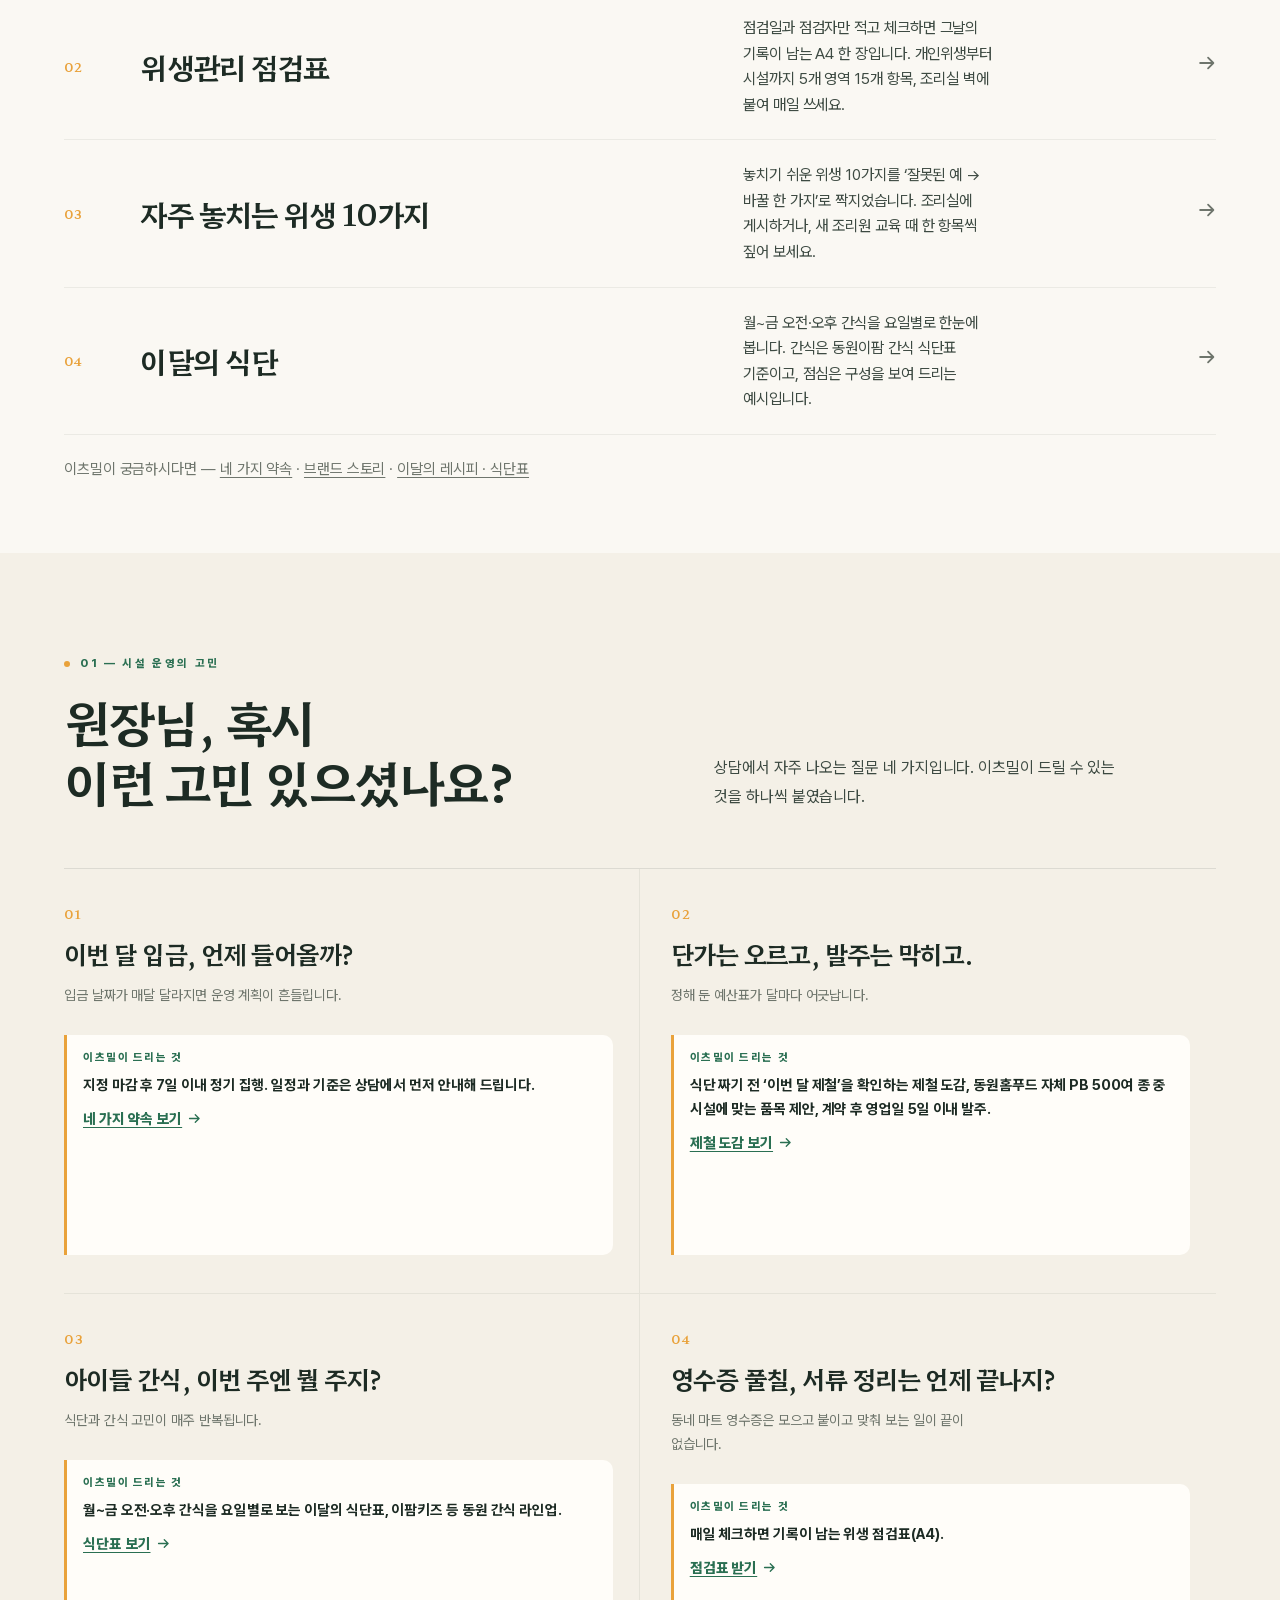
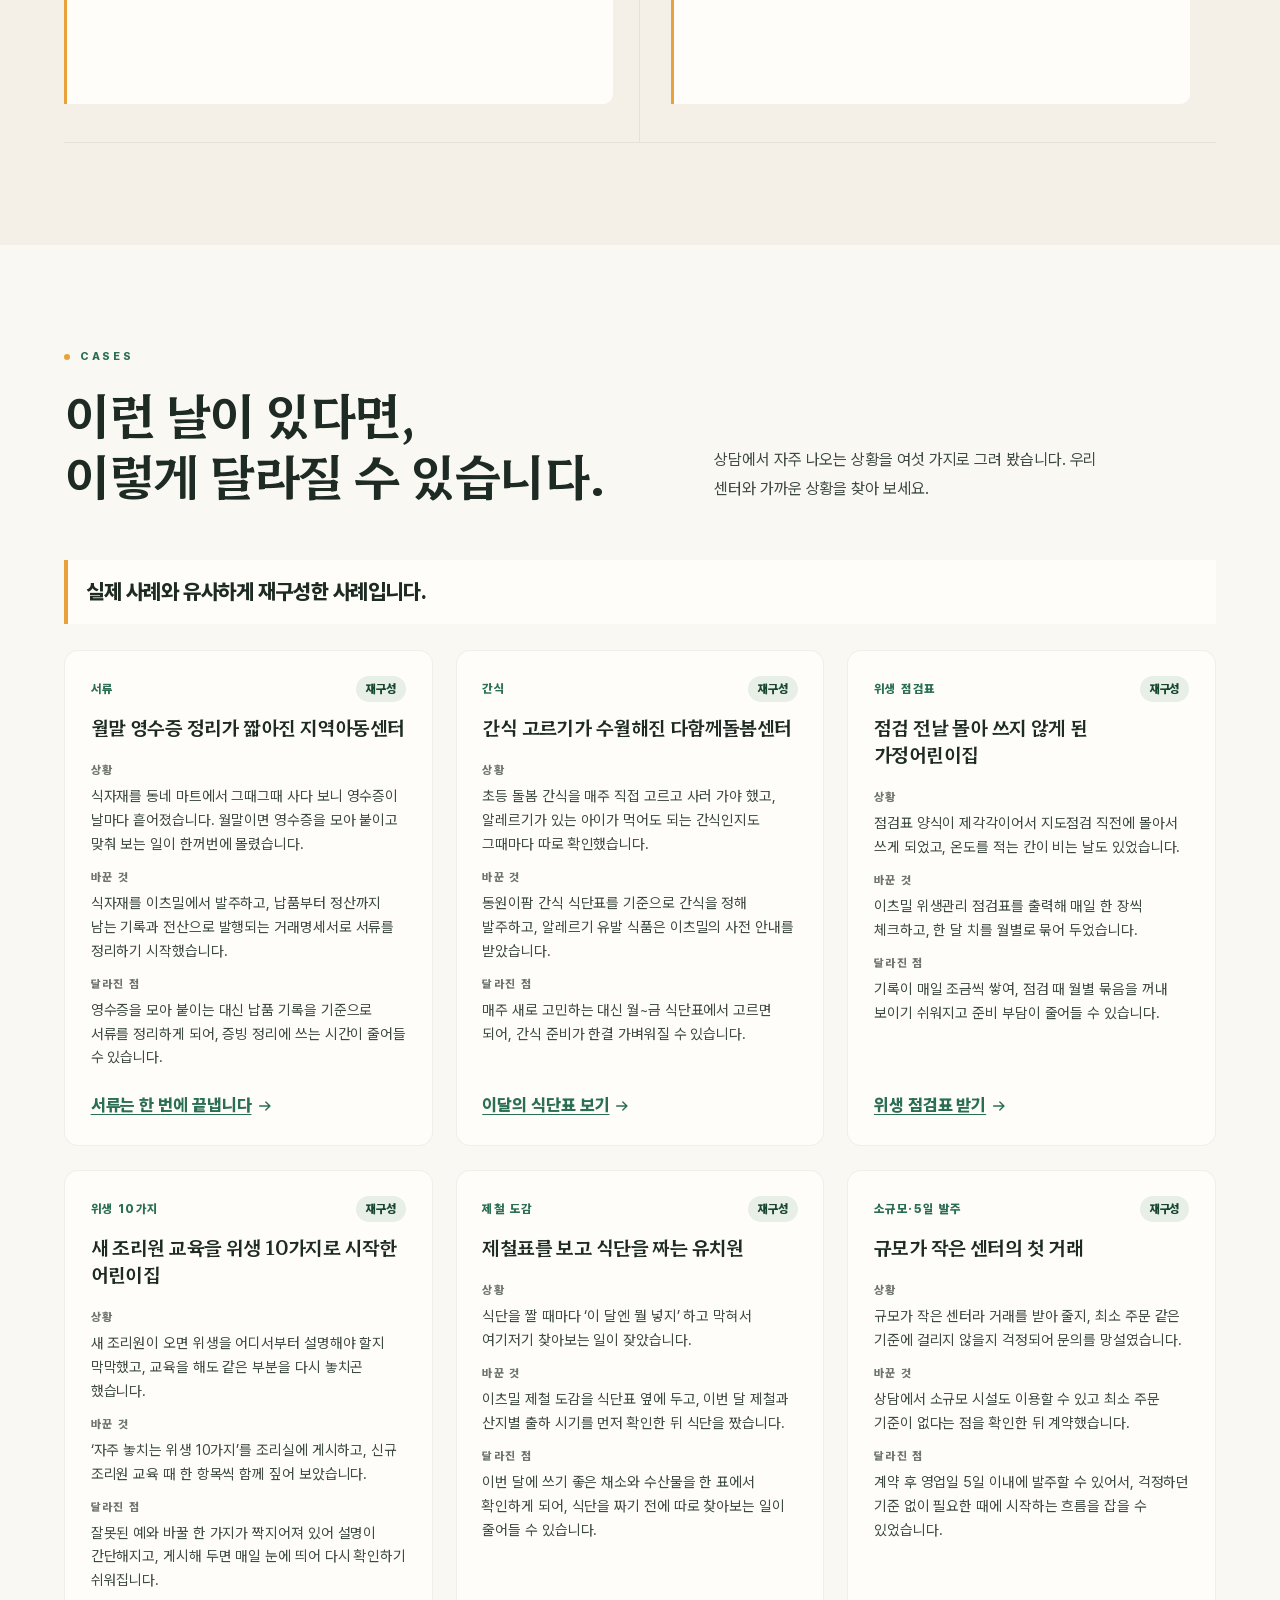
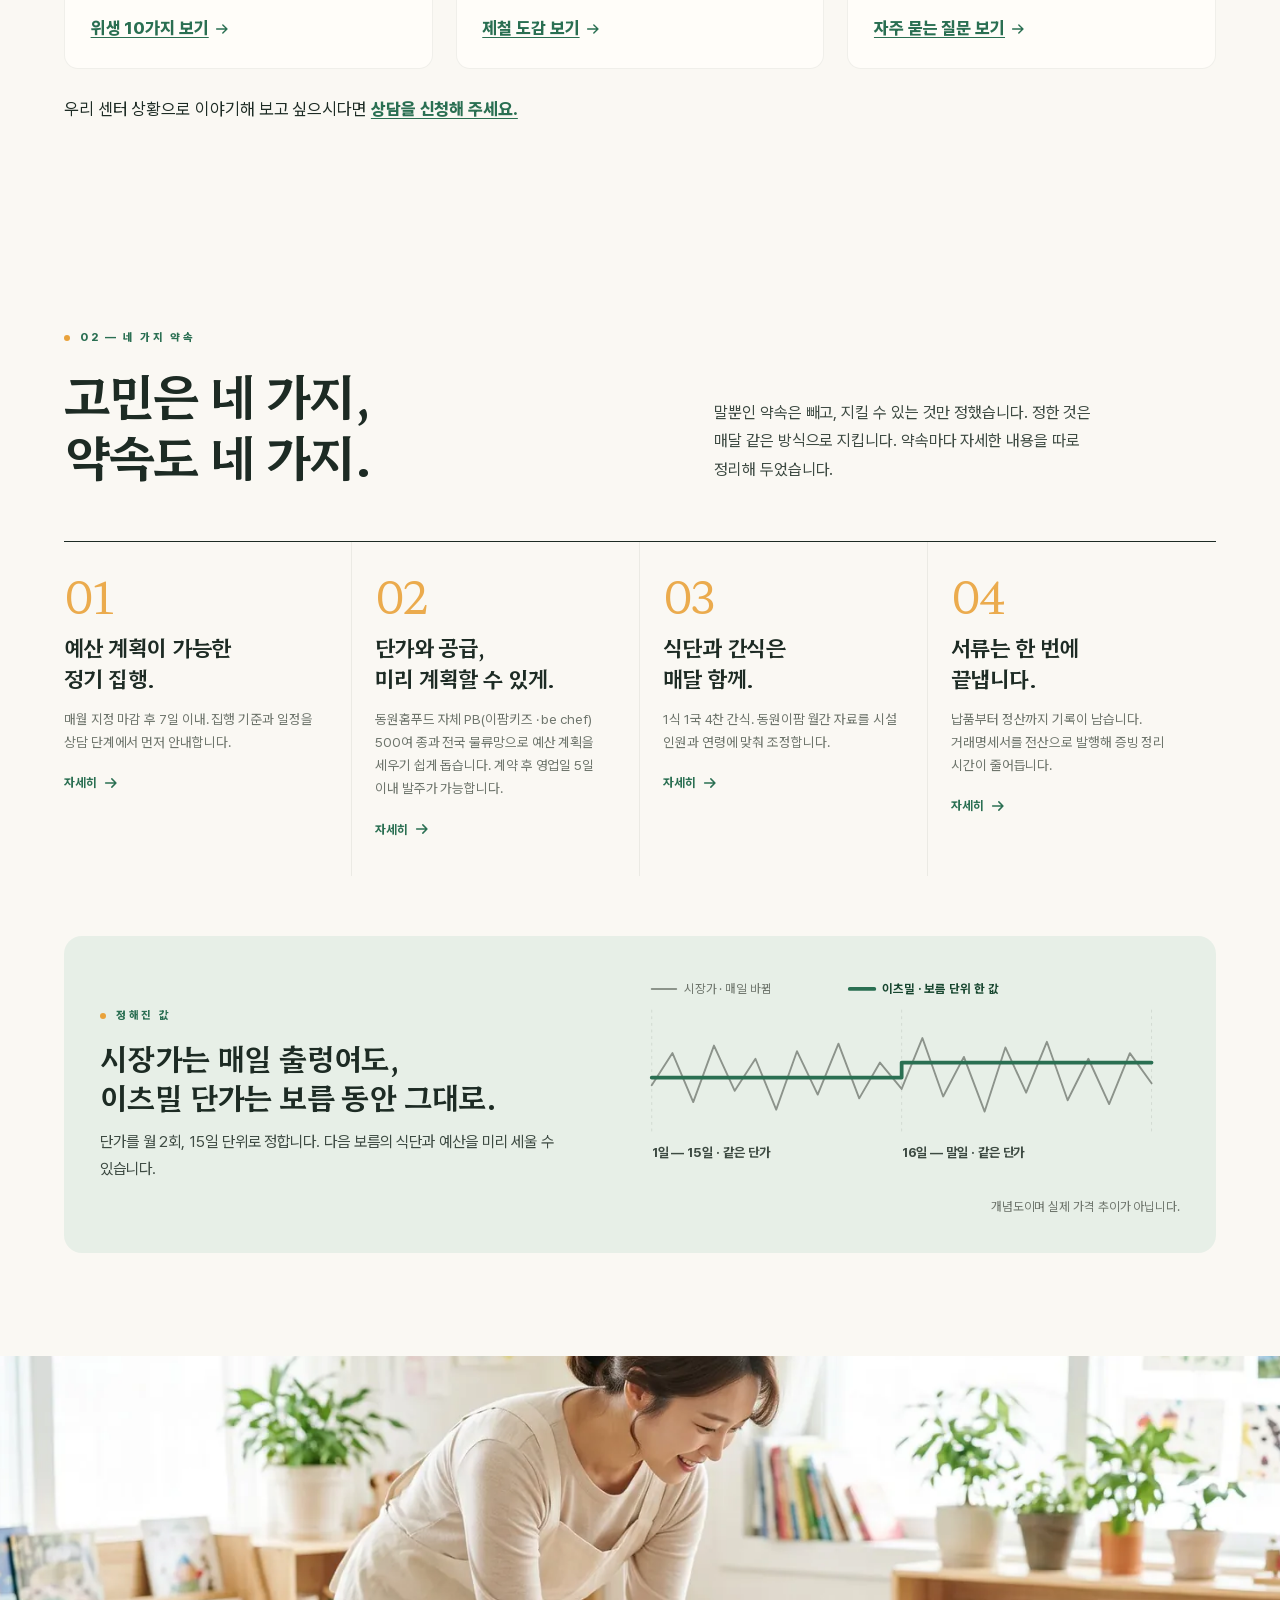
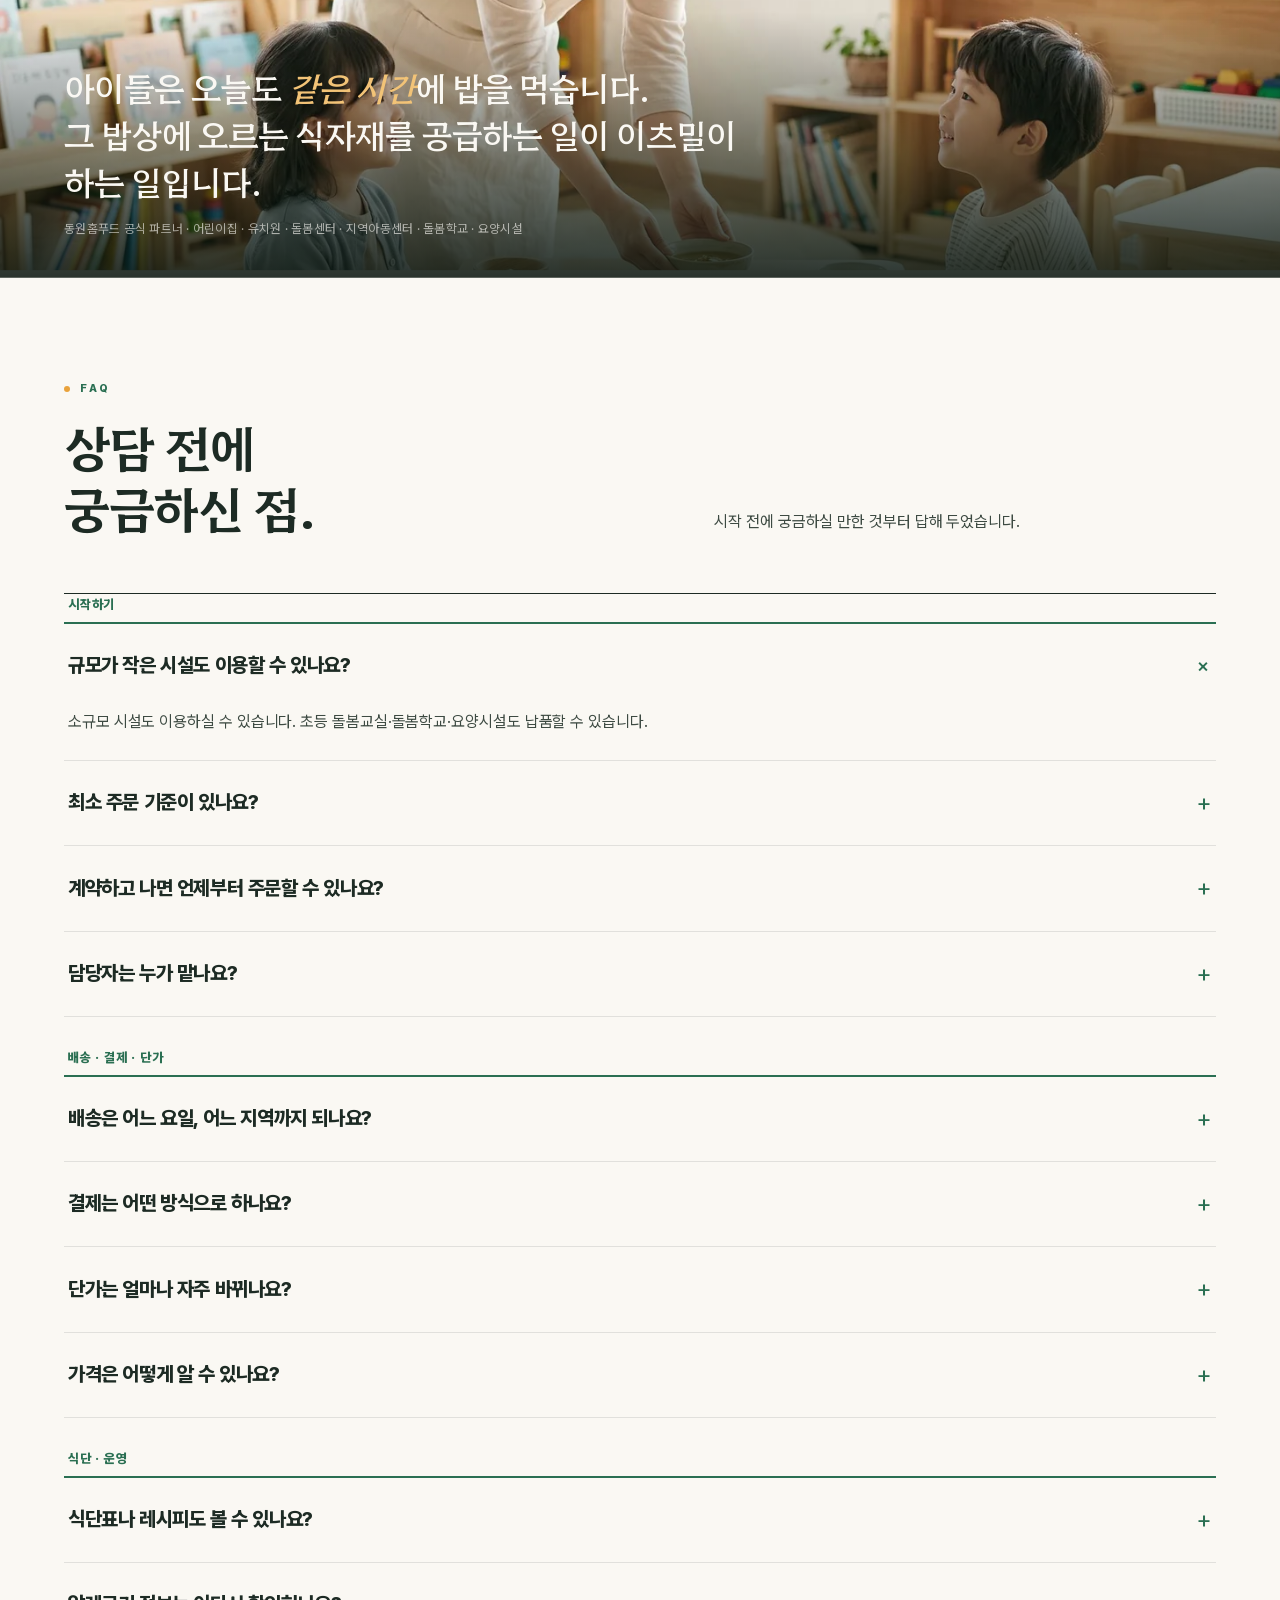
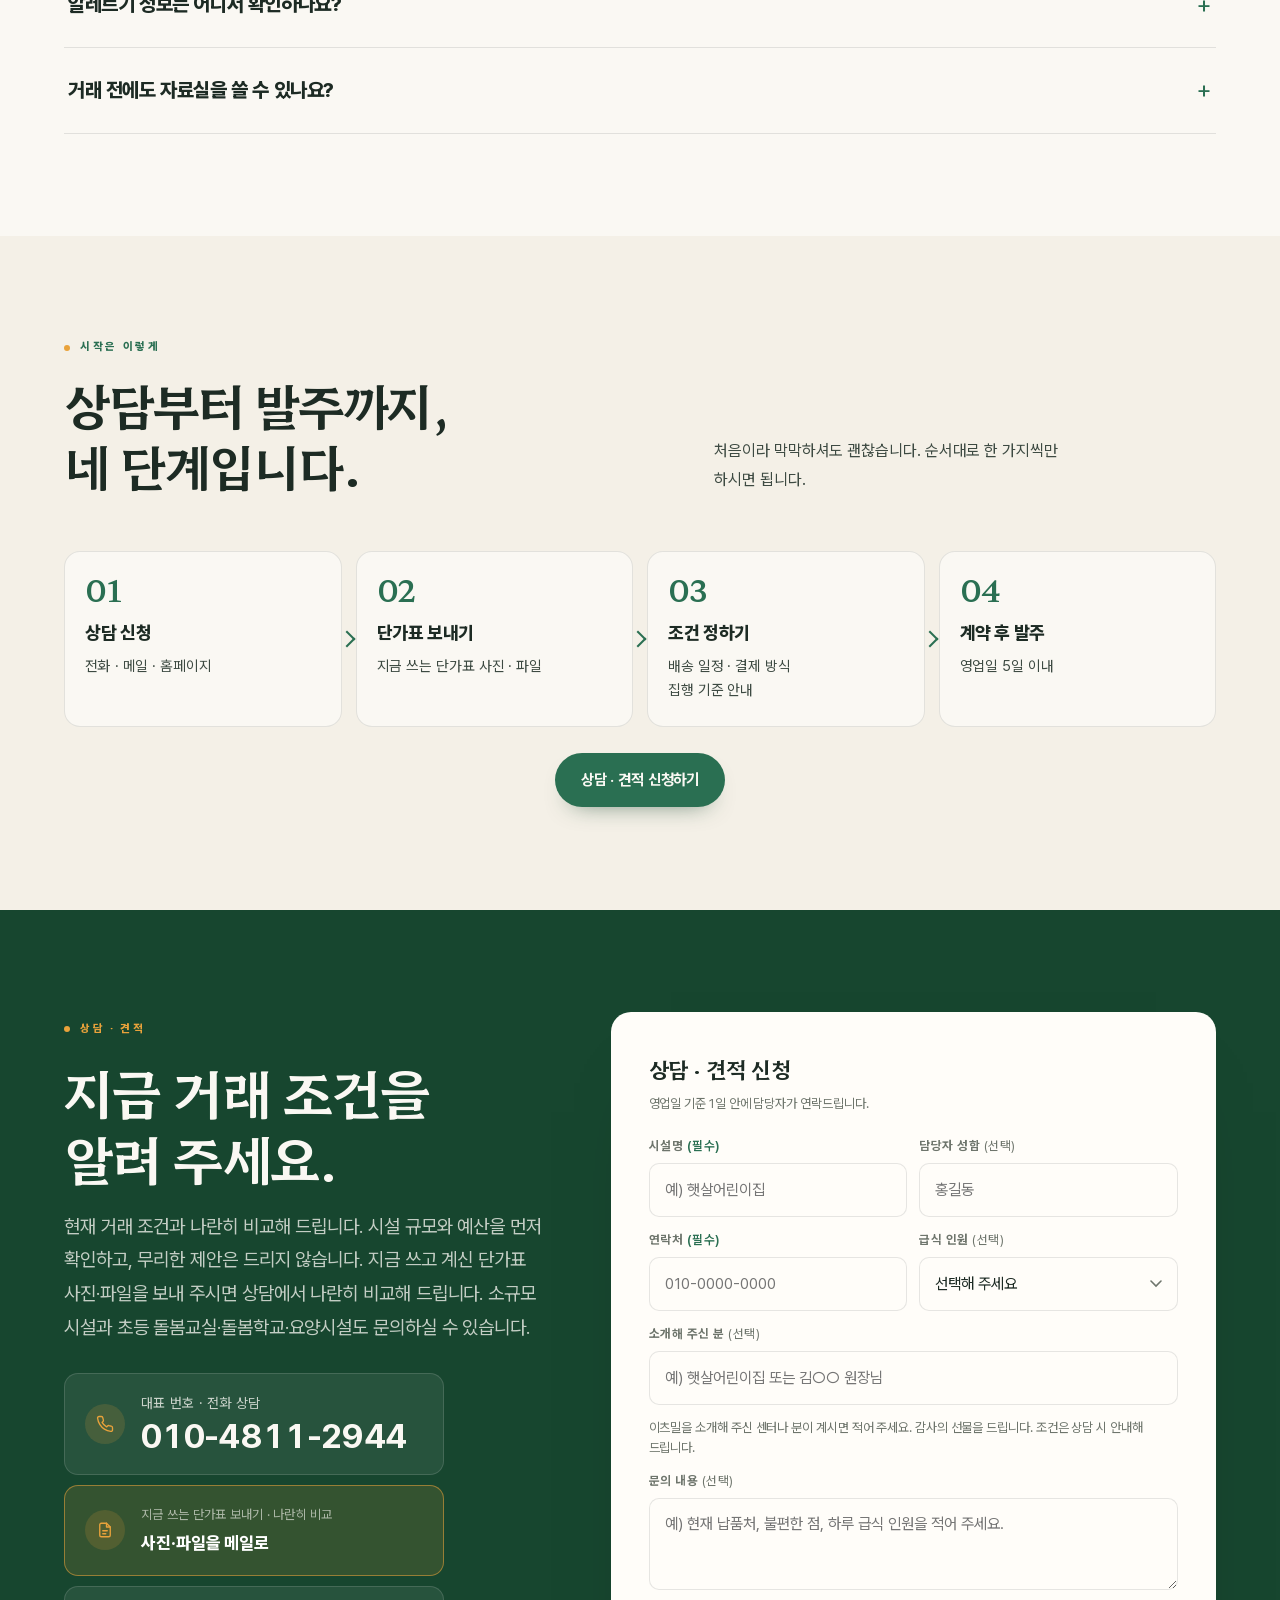
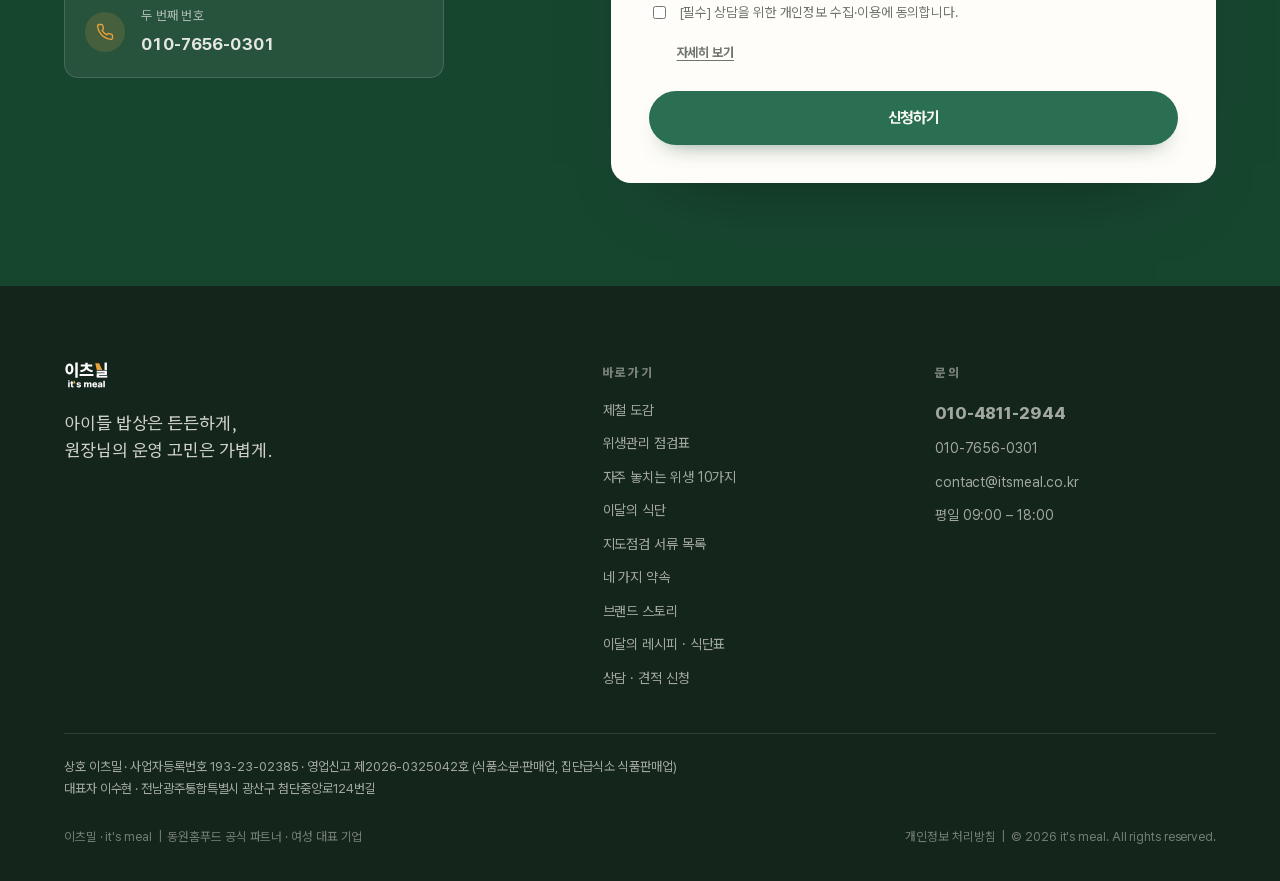
==== commit 9e837dbc: "납품 대상에 돌봄학교·요양시설 추가, 푸터에 여성 대표 기업 표기 Co-Authored-By: Claude Fable 5.2 <noreply@anthropic.com>" ====
--- a/index.html
+++ b/index.html
@@ -387,7 +387,7 @@
   <div class="band__cap">
     <div class="wrap" style="padding-inline:0">
       <p>아이들은 오늘도 <em>같은 시간</em>에 밥을 먹습니다.<br>그 밥상에 오르는 식자재를 공급하는 일이 이츠밀이 하는 일입니다.</p>
-      <small>동원홈푸드 공식 파트너 · 어린이집 · 유치원 · 돌봄센터 · 지역아동센터</small>
+      <small>동원홈푸드 공식 파트너 · 어린이집 · 유치원 · 돌봄센터 · 지역아동센터 · 돌봄학교 · 요양시설</small>
     </div>
   </div>
 </section>
@@ -408,7 +408,7 @@
       <h3 class="faq__g">시작하기</h3>
       <details class="faq__i" open>
         <summary>규모가 작은 시설도 이용할 수 있나요?</summary>
-        <p>소규모 시설도 이용하실 수 있습니다. 초등 돌봄교실도 문의하실 수 있습니다.</p>
+        <p>소규모 시설도 이용하실 수 있습니다. 초등 돌봄교실·돌봄학교·요양시설도 납품할 수 있습니다.</p>
       </details>
       <details class="faq__i">
         <summary>최소 주문 기준이 있나요?</summary>
@@ -490,7 +490,7 @@
         현재 거래 조건과 나란히 비교해 드립니다.
         시설 규모와 예산을 먼저 확인하고, 무리한 제안은 드리지 않습니다.
         지금 쓰고 계신 단가표 사진·파일을 보내 주시면 상담에서 나란히 비교해 드립니다.
-        소규모 시설과 초등 돌봄교실도 문의하실 수 있습니다.
+        소규모 시설과 초등 돌봄교실·돌봄학교·요양시설도 문의하실 수 있습니다.
       </p>
 
       <div class="contact__ways">
@@ -598,7 +598,7 @@
     </div>
     <p class="foot__biz">상호 이츠밀 · 사업자등록번호 193-23-02385 · 영업신고 제2026-0325042호 (식품소분·판매업, 집단급식소 식품판매업)<br>대표자 이수현 · 전남광주통합특별시 광산구 첨단중앙로124번길</p>
     <div class="foot__bar">
-      <span>이츠밀 · it's meal &nbsp;|&nbsp; 동원홈푸드 공식 파트너</span>
+      <span>이츠밀 · it's meal &nbsp;|&nbsp; 동원홈푸드 공식 파트너 · 여성 대표 기업</span>
       <span><a href="/privacy">개인정보 처리방침</a> &nbsp;|&nbsp; © 2026 it's meal. All rights reserved.</span>
     </div>
   </div>
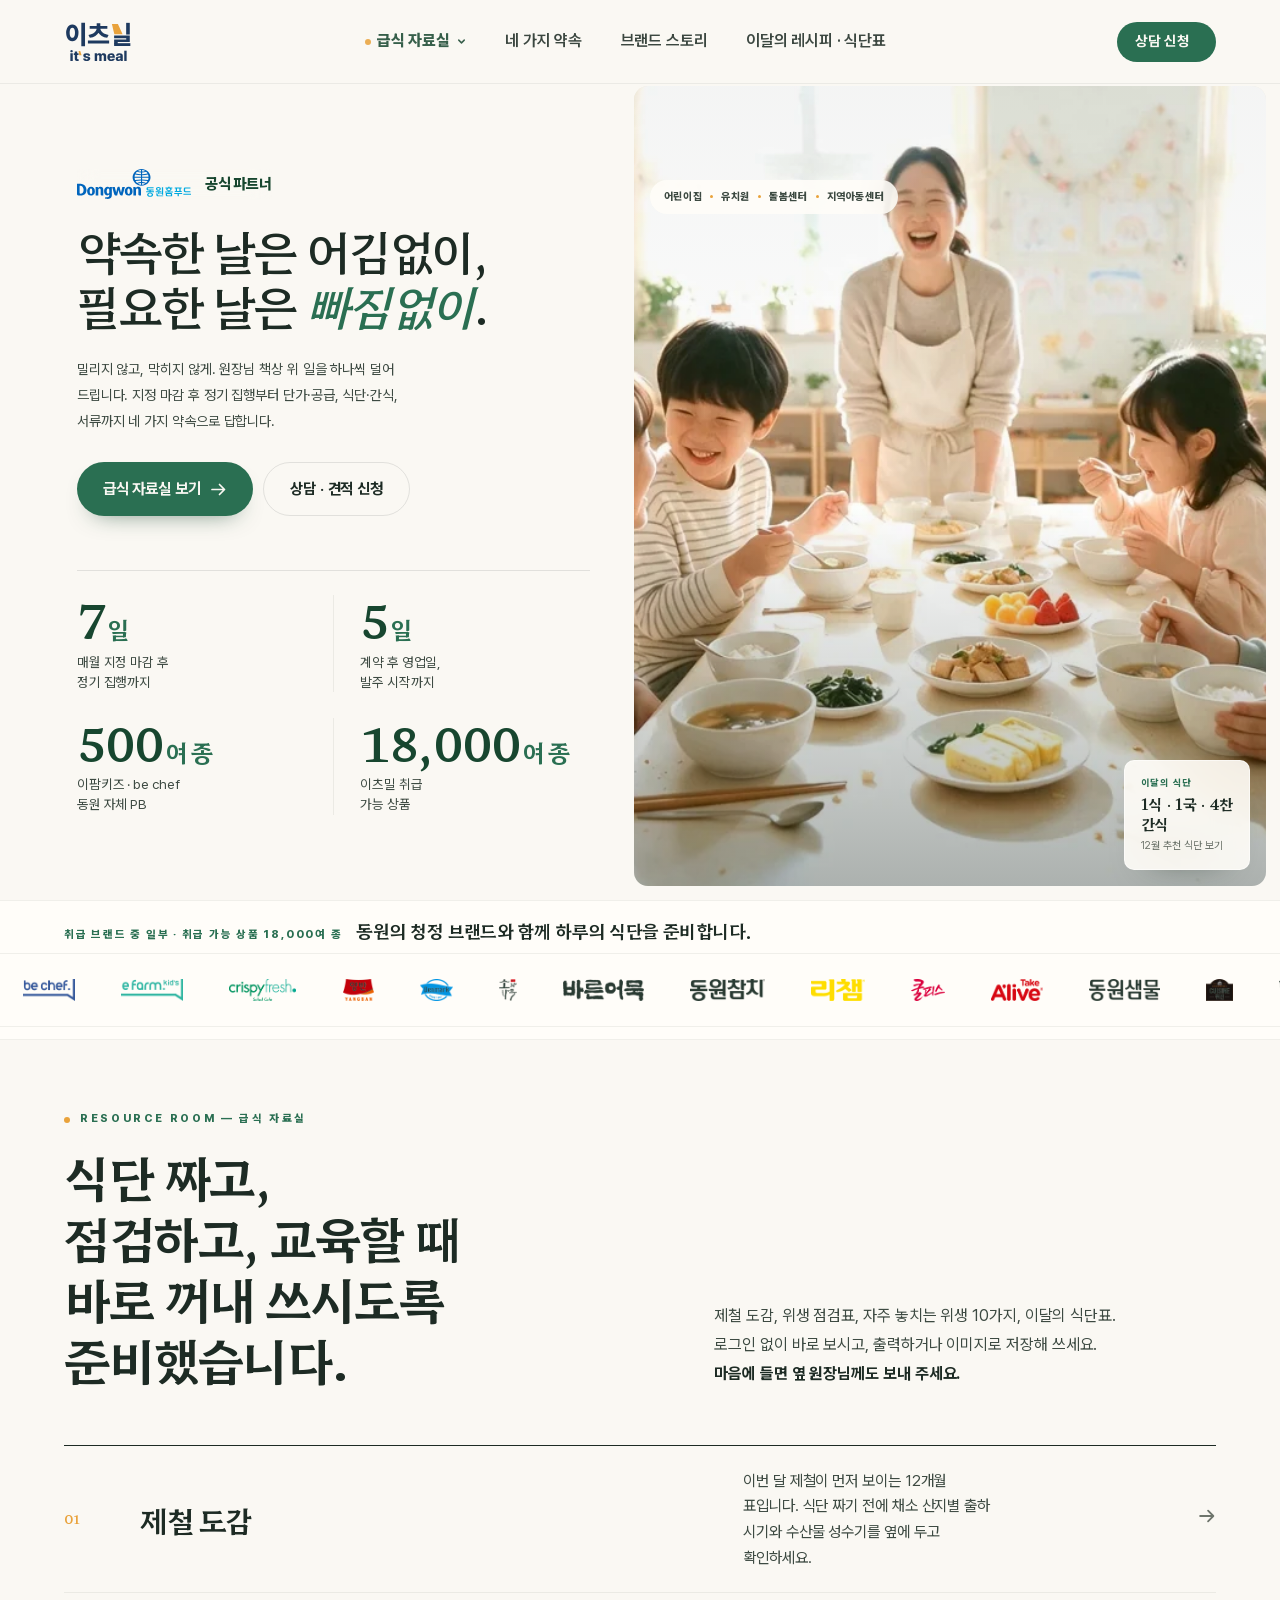
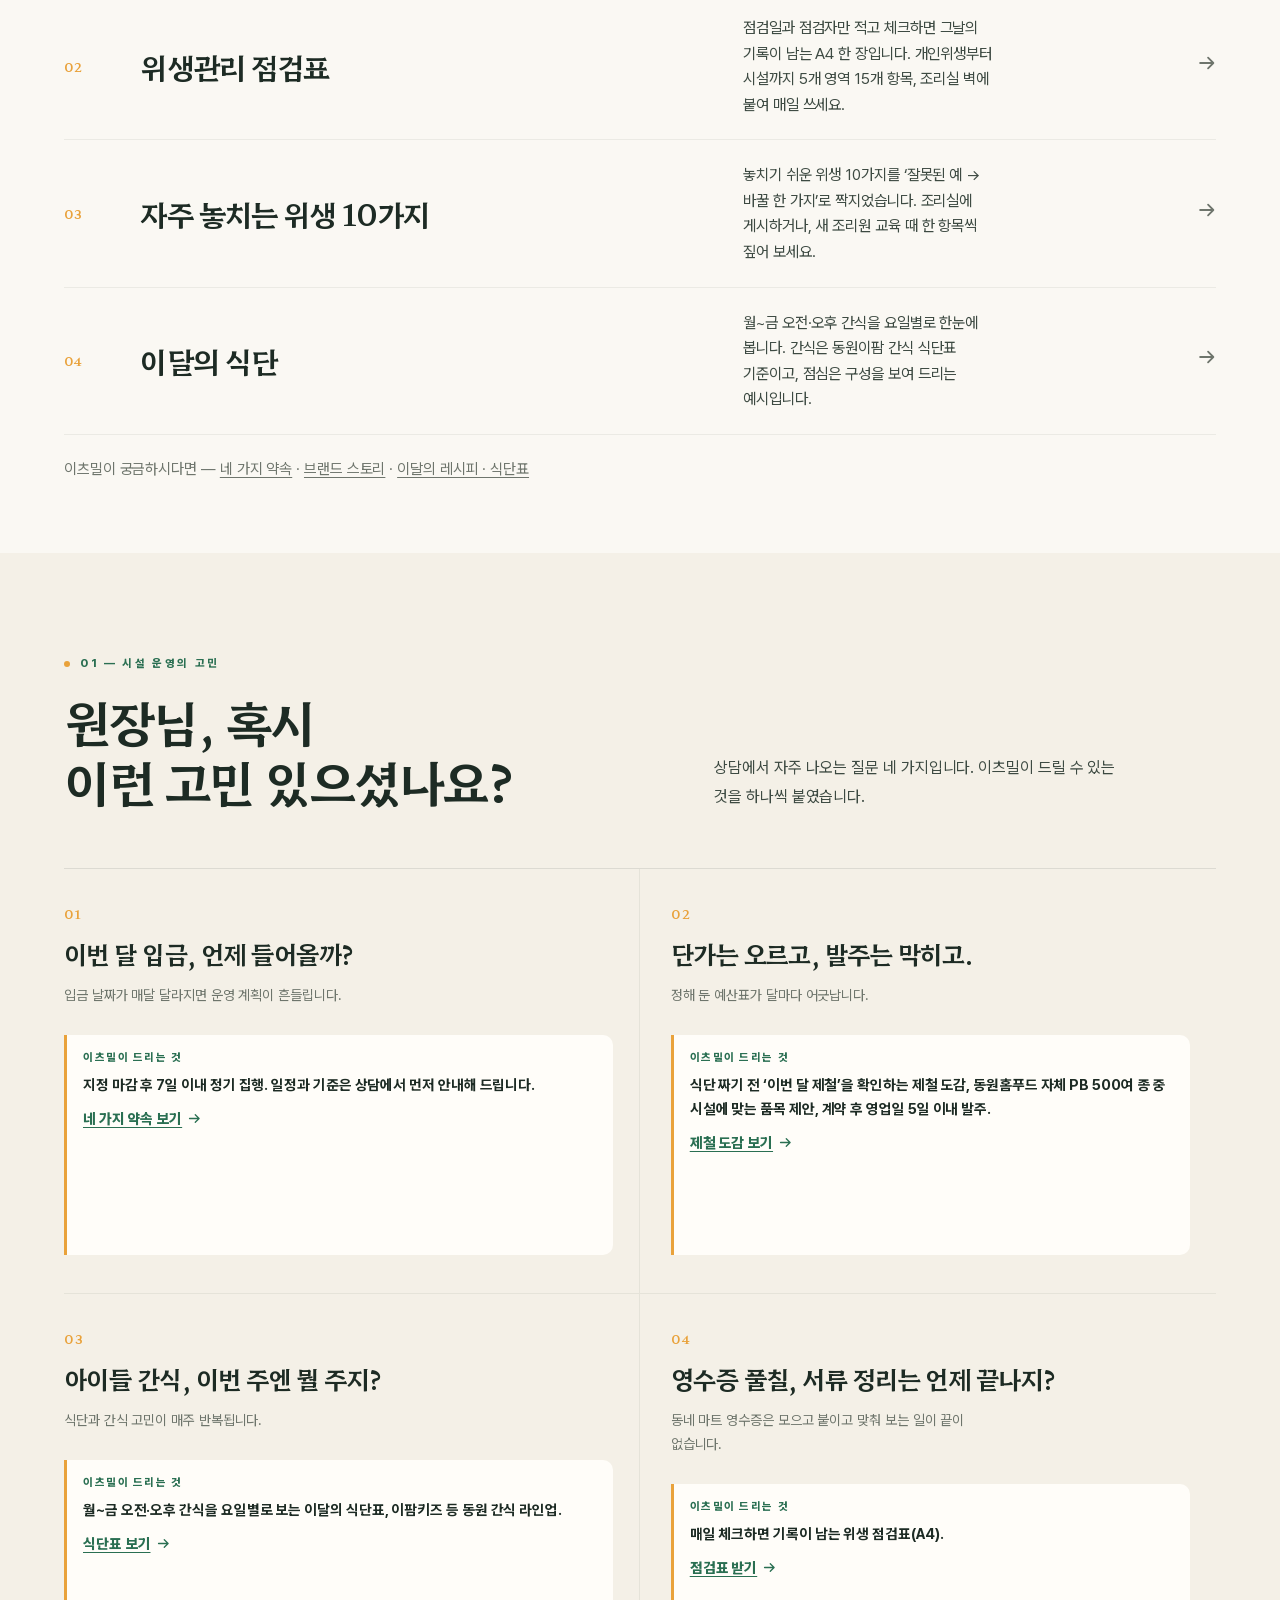
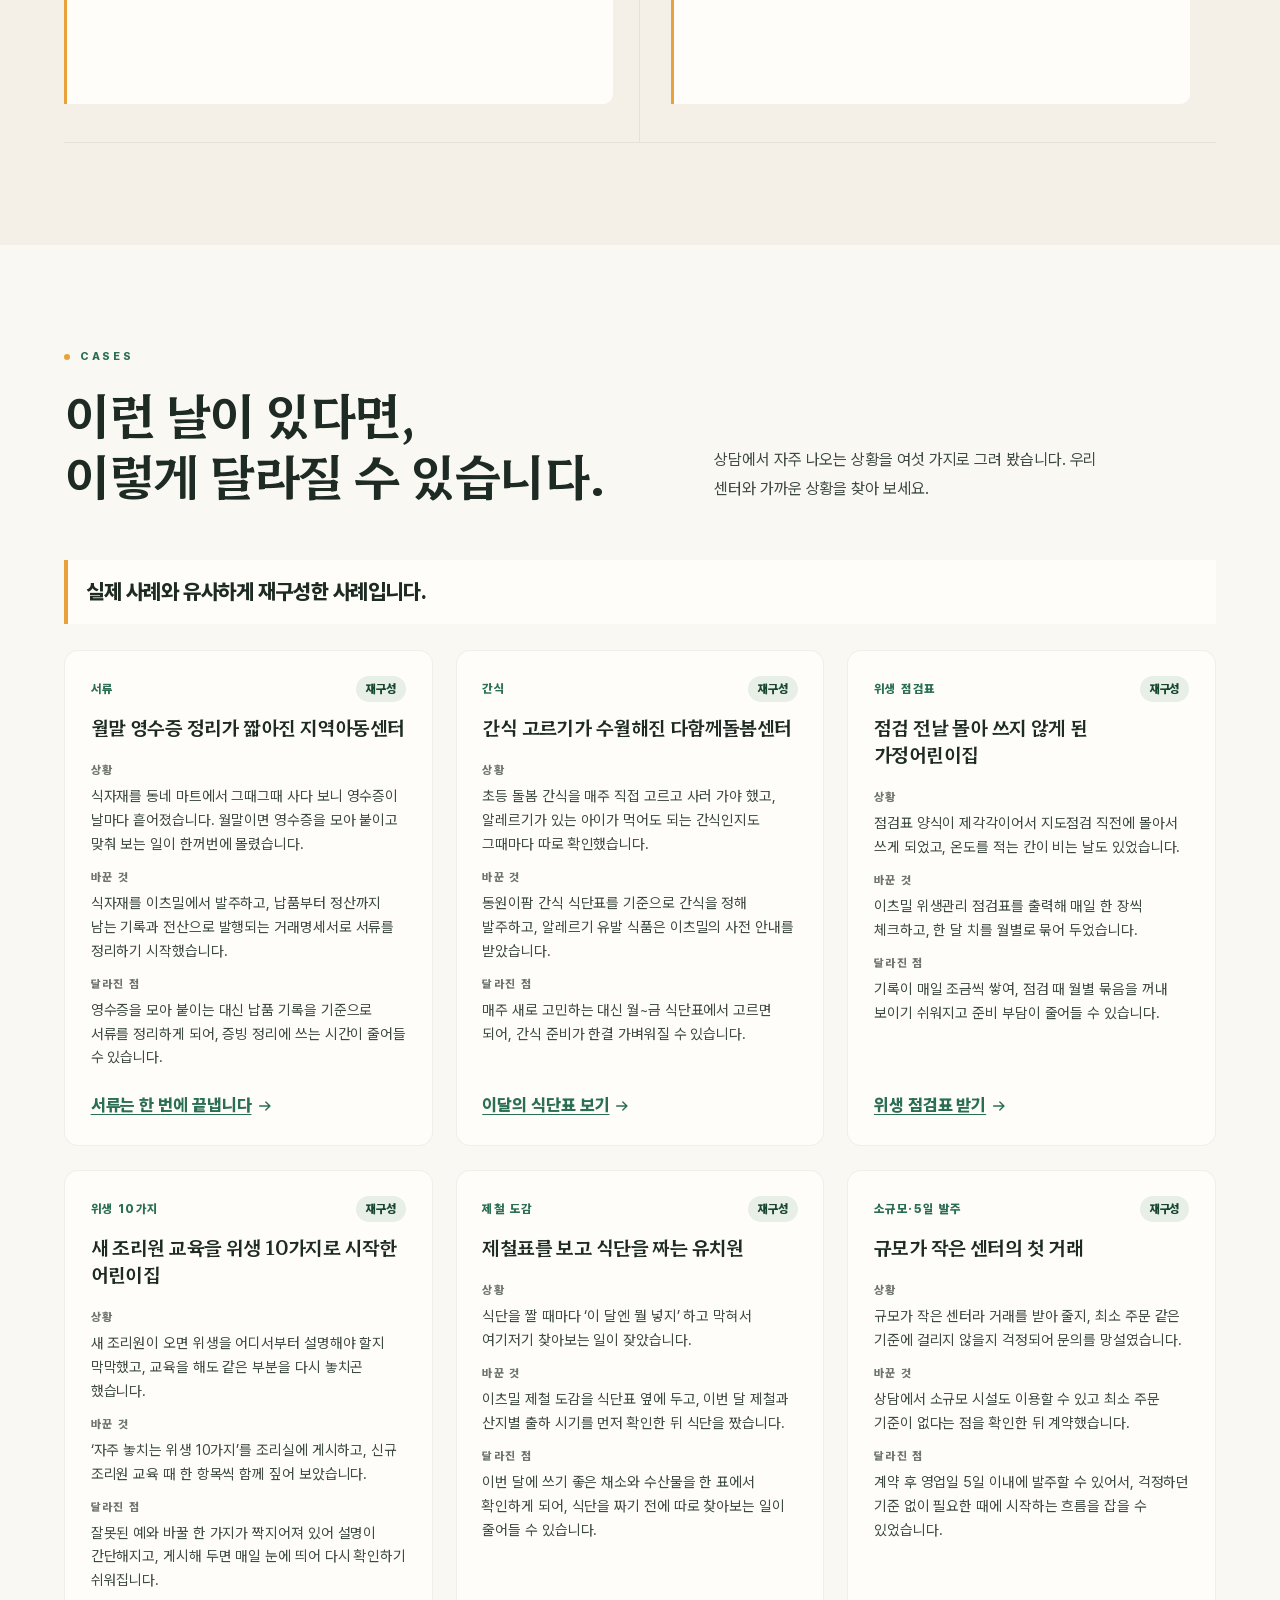
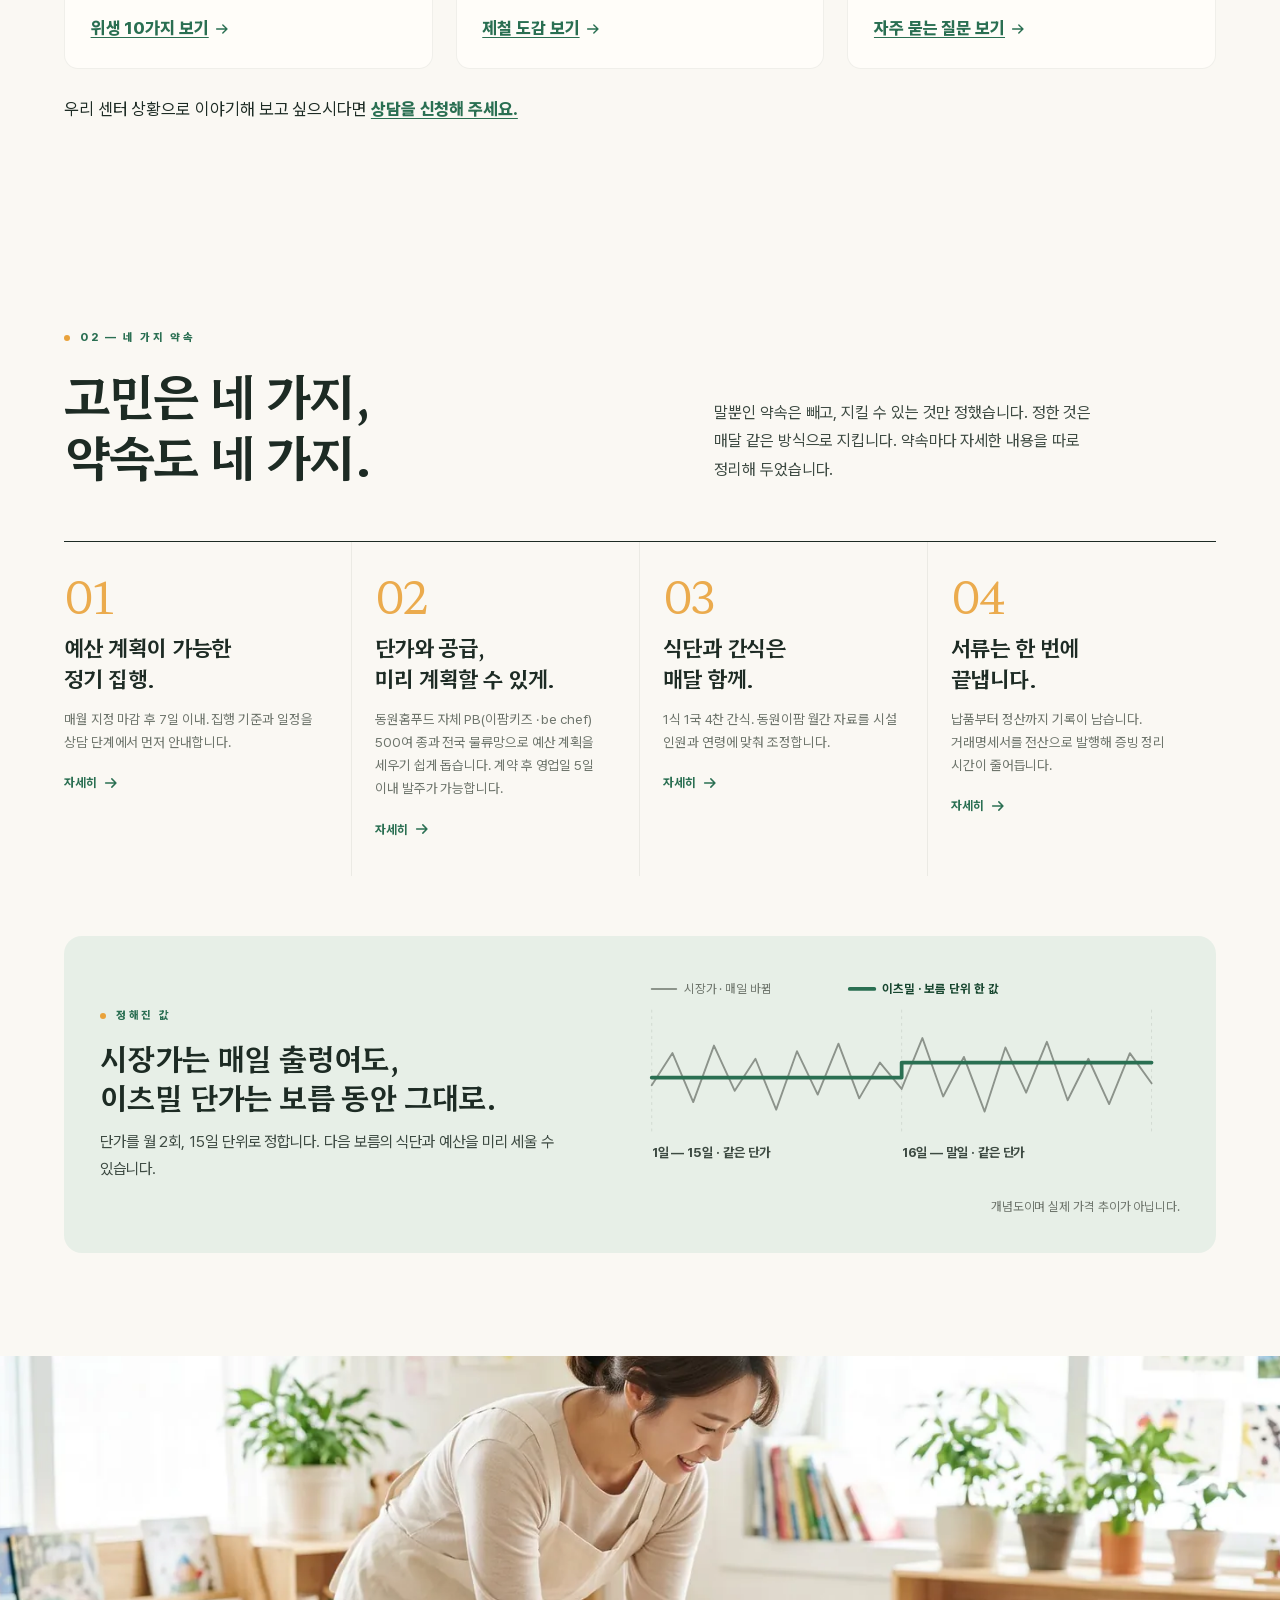
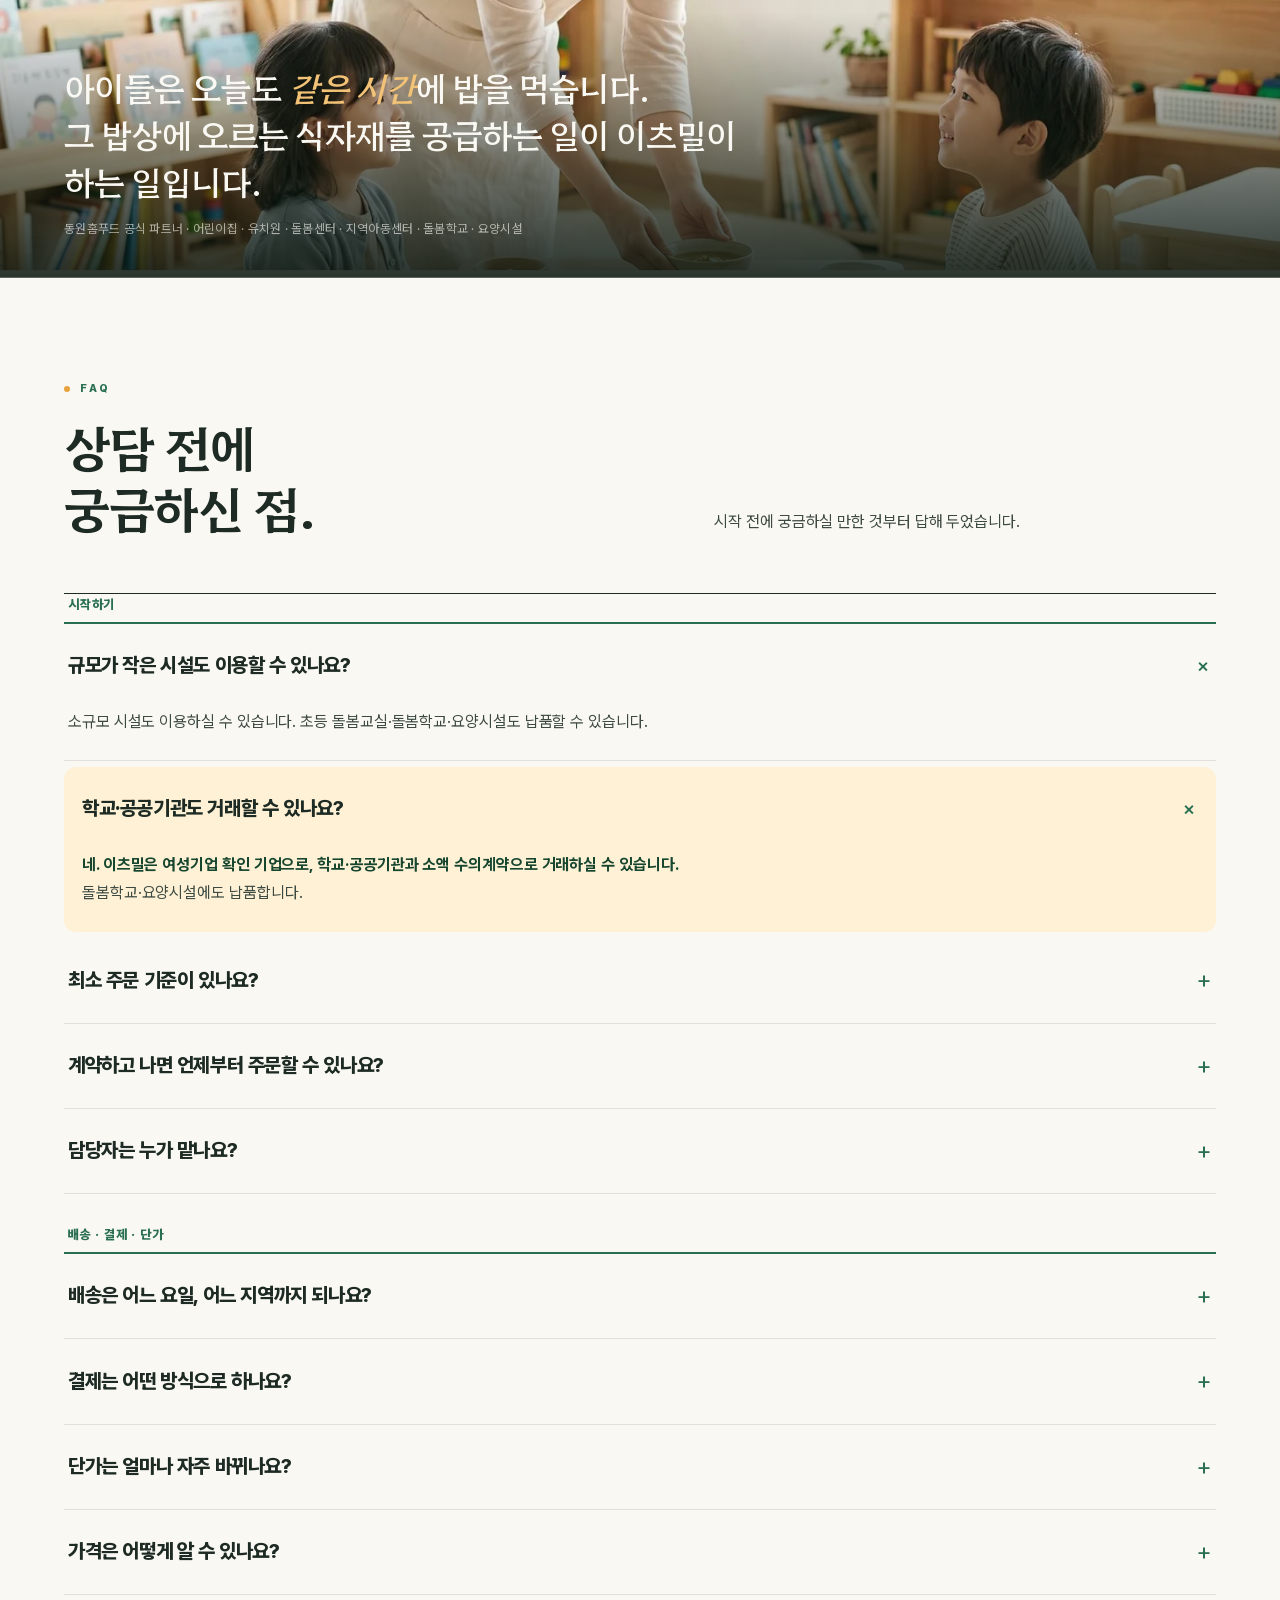
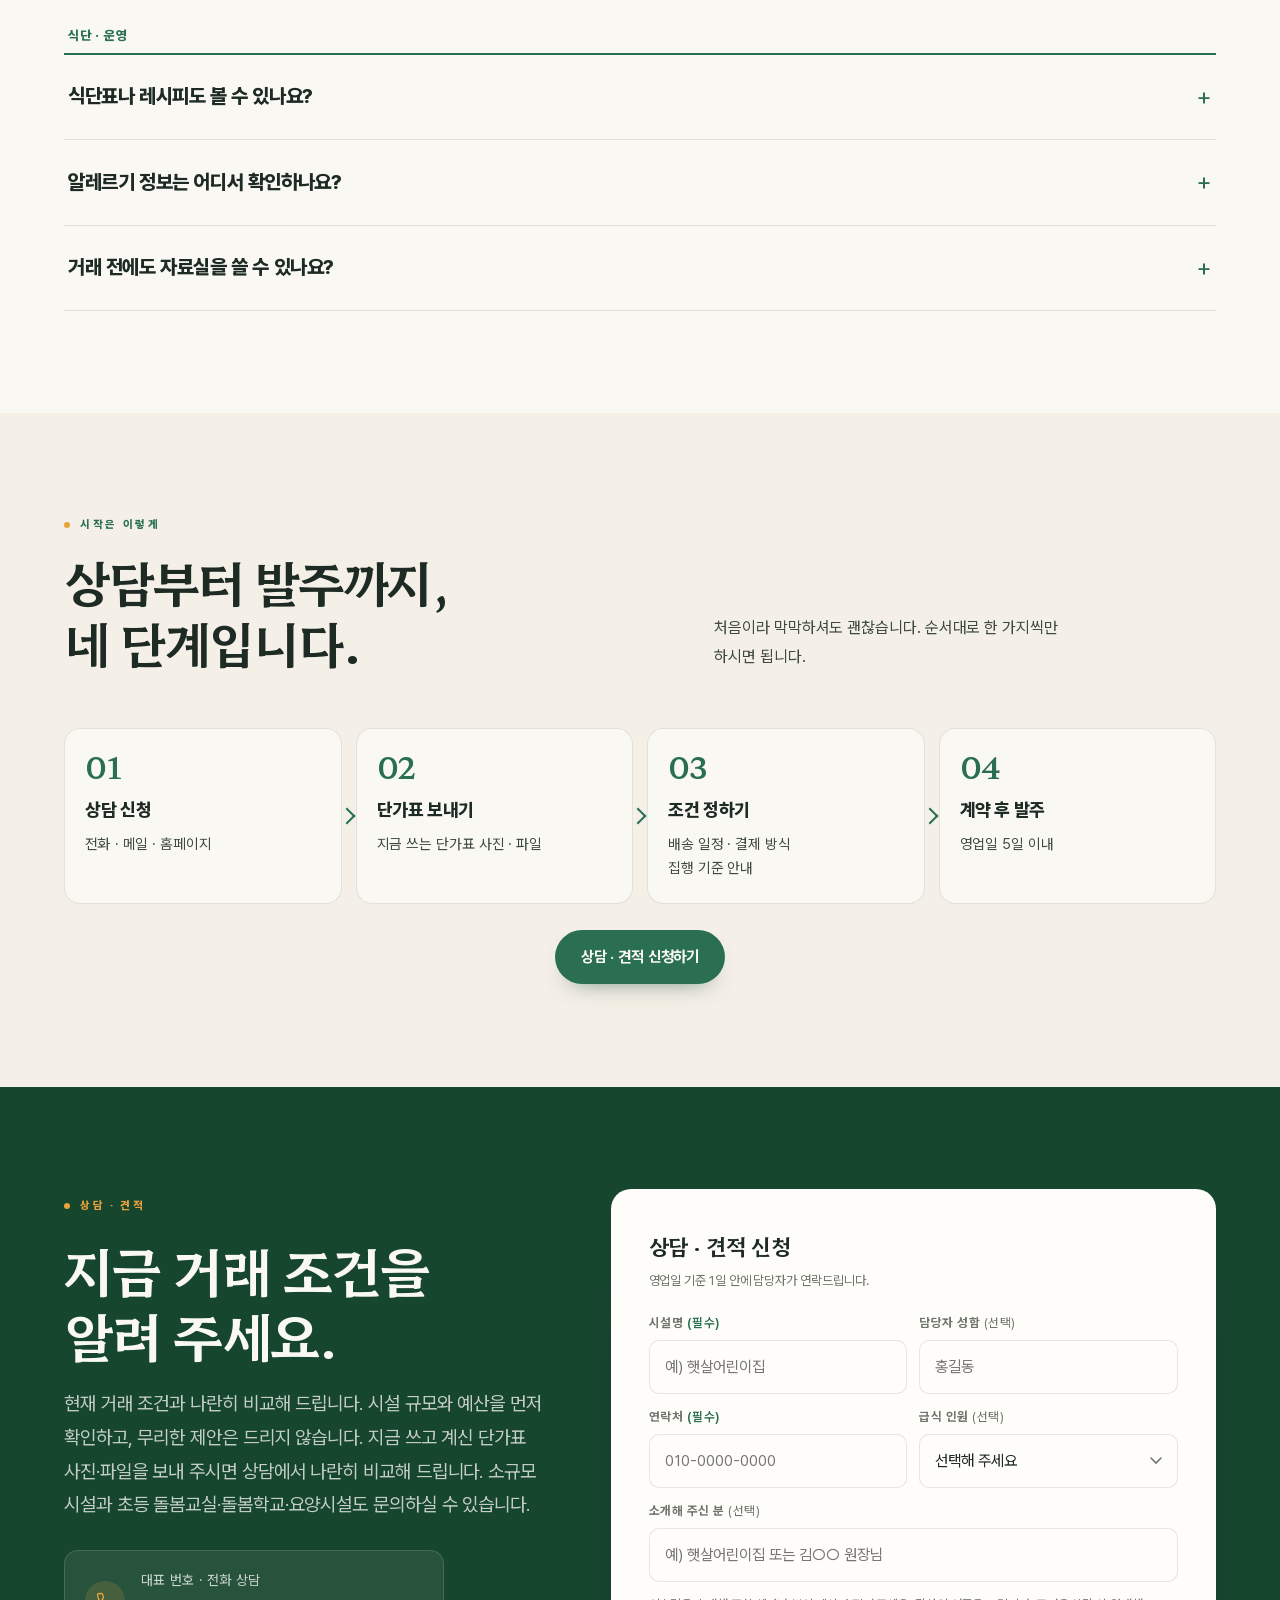
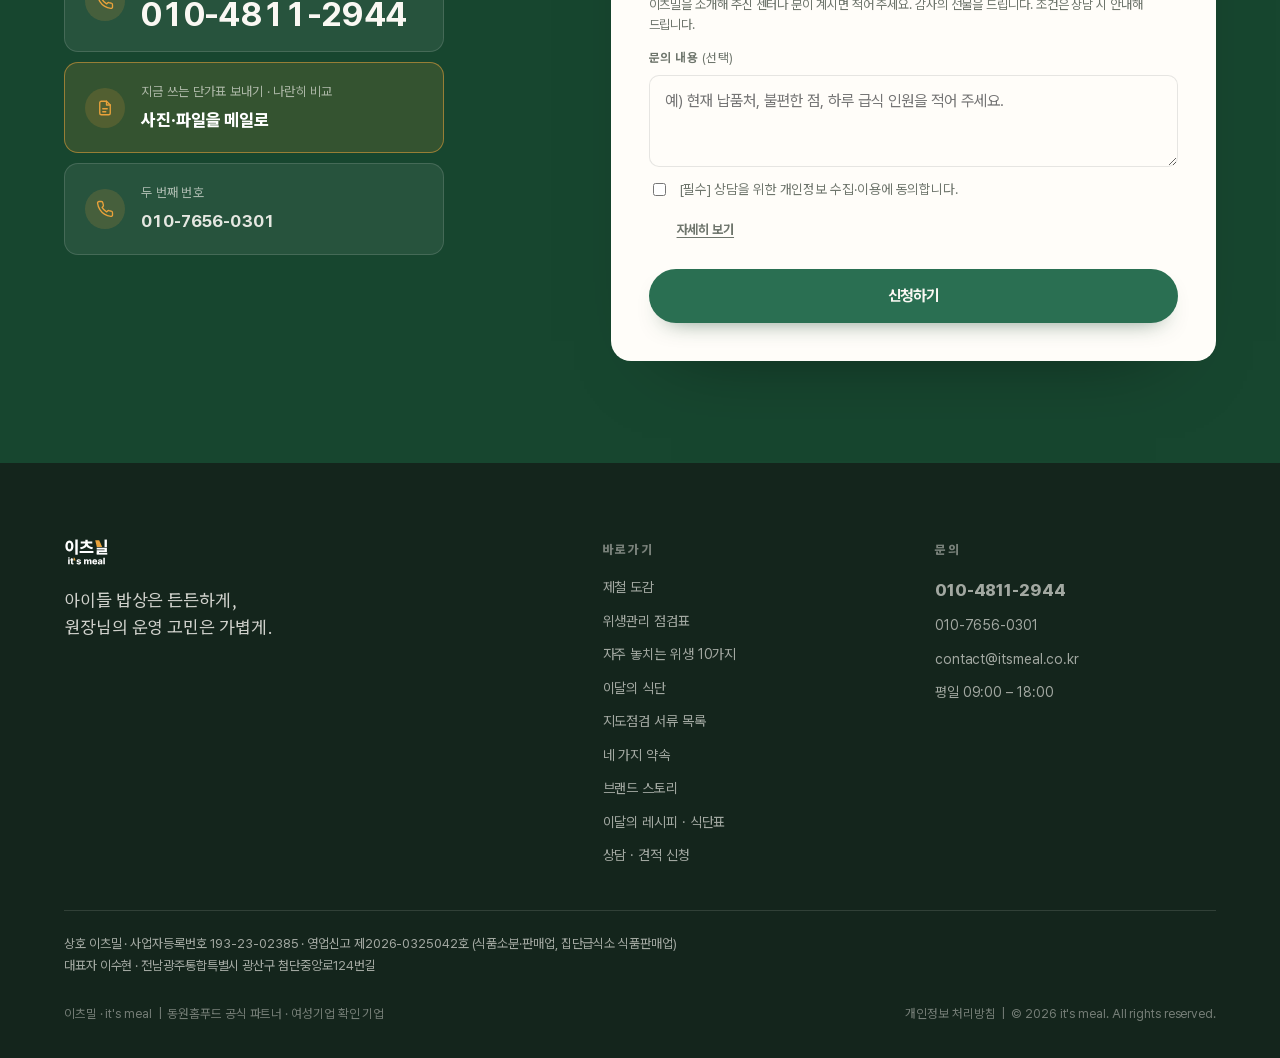
==== commit c1a017be: "여성기업 확인 기업 표기(푸터), FAQ에 학교·공공기관 거래 강조 문항 추가 Co-Authored-By: Claude Fable 5.2 <noreply@anthropic.com>" ====
--- a/index.html
+++ b/index.html
@@ -72,7 +72,7 @@
 <link rel="stylesheet" href="assets/css/home.css?v=a015efe0">
 <link rel="stylesheet" href="assets/css/cine.css?v=6cdbda81">
 <link rel="stylesheet" href="assets/css/sub.css?v=0b7fb41f">
-<link rel="stylesheet" href="assets/css/v3.css?v=31d954b8">
+<link rel="stylesheet" href="assets/css/v3.css?v=6642ce60">
 </head>
 <body data-page="home">
 <!--gen:nav-->
@@ -409,6 +409,10 @@
       <details class="faq__i" open>
         <summary>규모가 작은 시설도 이용할 수 있나요?</summary>
         <p>소규모 시설도 이용하실 수 있습니다. 초등 돌봄교실·돌봄학교·요양시설도 납품할 수 있습니다.</p>
+      </details>
+      <details class="faq__i faq__i--hl" open>
+        <summary>학교·공공기관도 거래할 수 있나요?</summary>
+        <p><b>네. 이츠밀은 여성기업 확인 기업으로, 학교·공공기관과 소액 수의계약으로 거래하실 수 있습니다.</b> 돌봄학교·요양시설에도 납품합니다.</p>
       </details>
       <details class="faq__i">
         <summary>최소 주문 기준이 있나요?</summary>
@@ -598,7 +602,7 @@
     </div>
     <p class="foot__biz">상호 이츠밀 · 사업자등록번호 193-23-02385 · 영업신고 제2026-0325042호 (식품소분·판매업, 집단급식소 식품판매업)<br>대표자 이수현 · 전남광주통합특별시 광산구 첨단중앙로124번길</p>
     <div class="foot__bar">
-      <span>이츠밀 · it's meal &nbsp;|&nbsp; 동원홈푸드 공식 파트너 · 여성 대표 기업</span>
+      <span>이츠밀 · it's meal &nbsp;|&nbsp; 동원홈푸드 공식 파트너 · 여성기업 확인 기업</span>
       <span><a href="/privacy">개인정보 처리방침</a> &nbsp;|&nbsp; © 2026 it's meal. All rights reserved.</span>
     </div>
   </div>
--- a/assets/css/v3.css
+++ b/assets/css/v3.css
@@ -1082,3 +1082,7 @@
 
 /* home.css를 안 쓰는 자료실 페이지에서 흰 로고가 같이 보이던 문제 */
 .nav__logo .logo-white { display: none; }
+
+/* FAQ 강조 문항 */
+.faq__i--hl { background: #FFF1D6; border-radius: 12px; border-bottom-color: transparent; padding-inline: 14px; margin-block: 6px; }
+.faq__i--hl p b { color: var(--green-deep); }
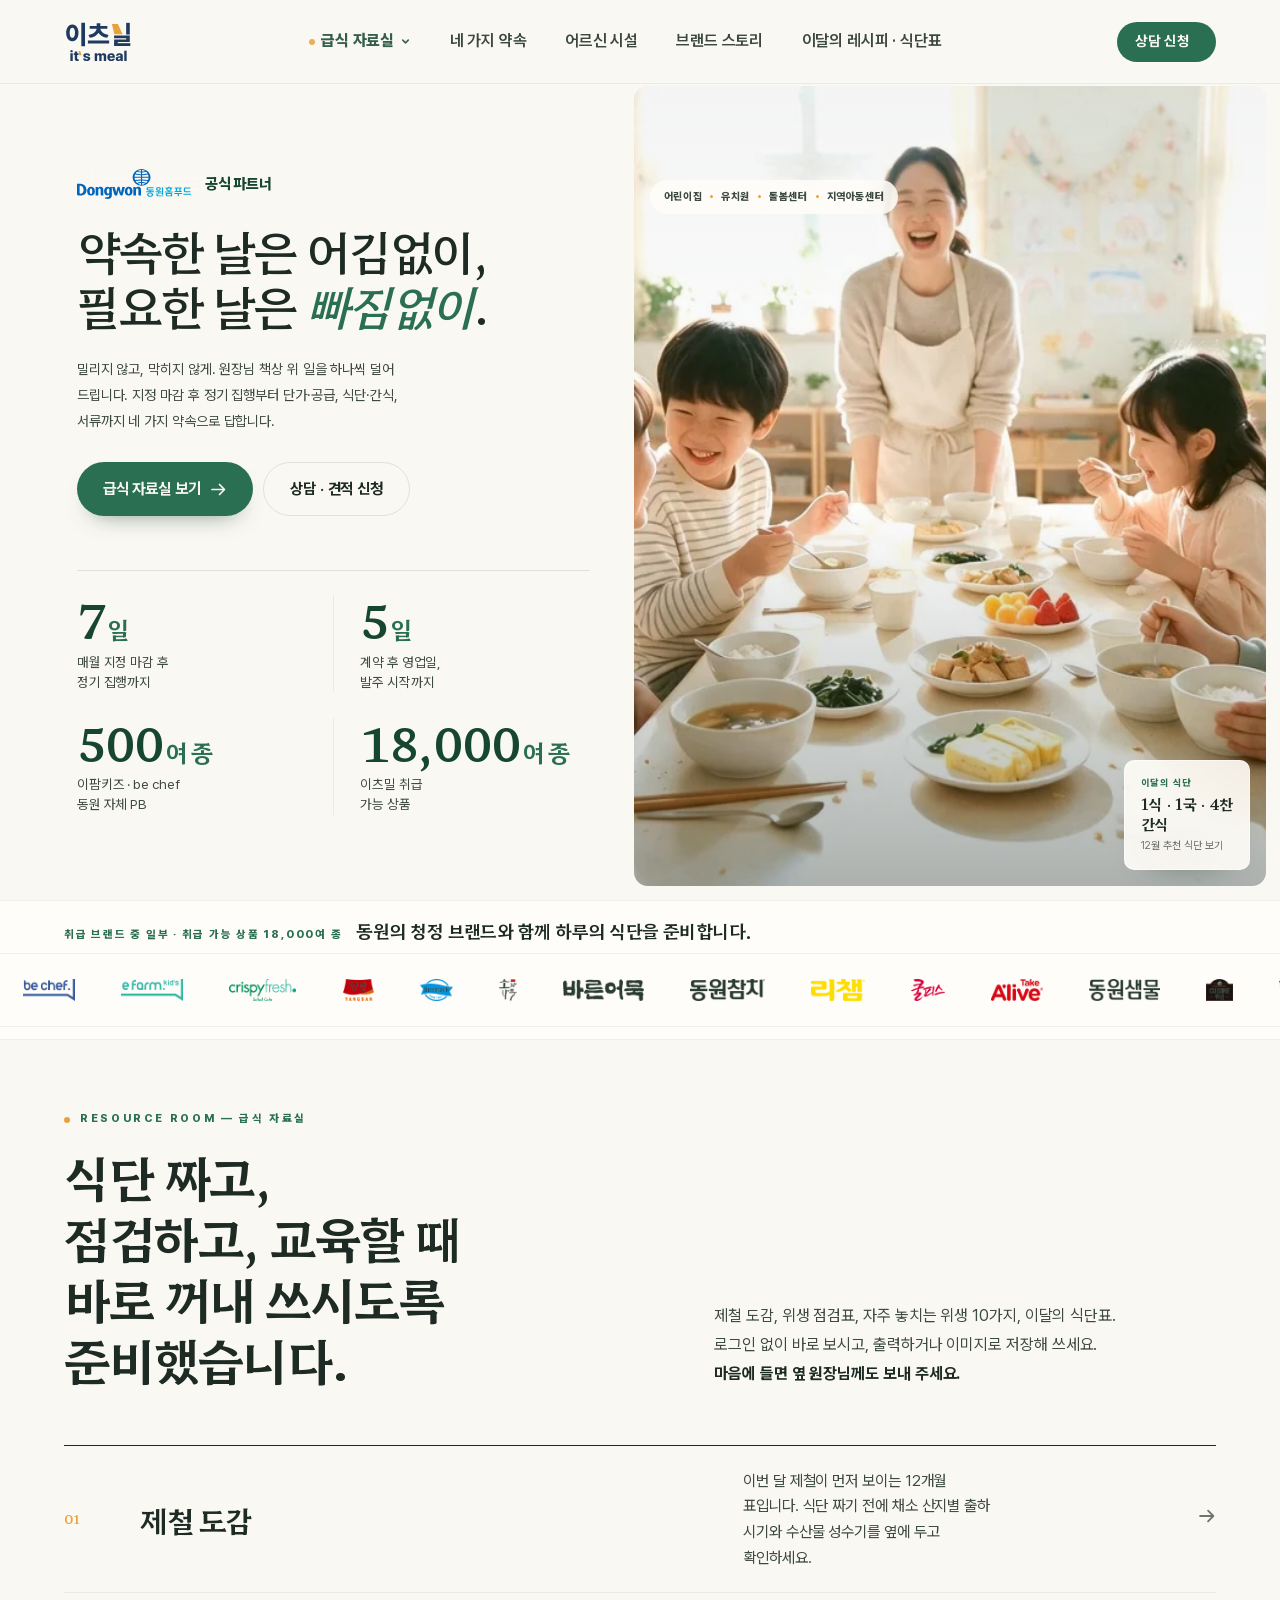
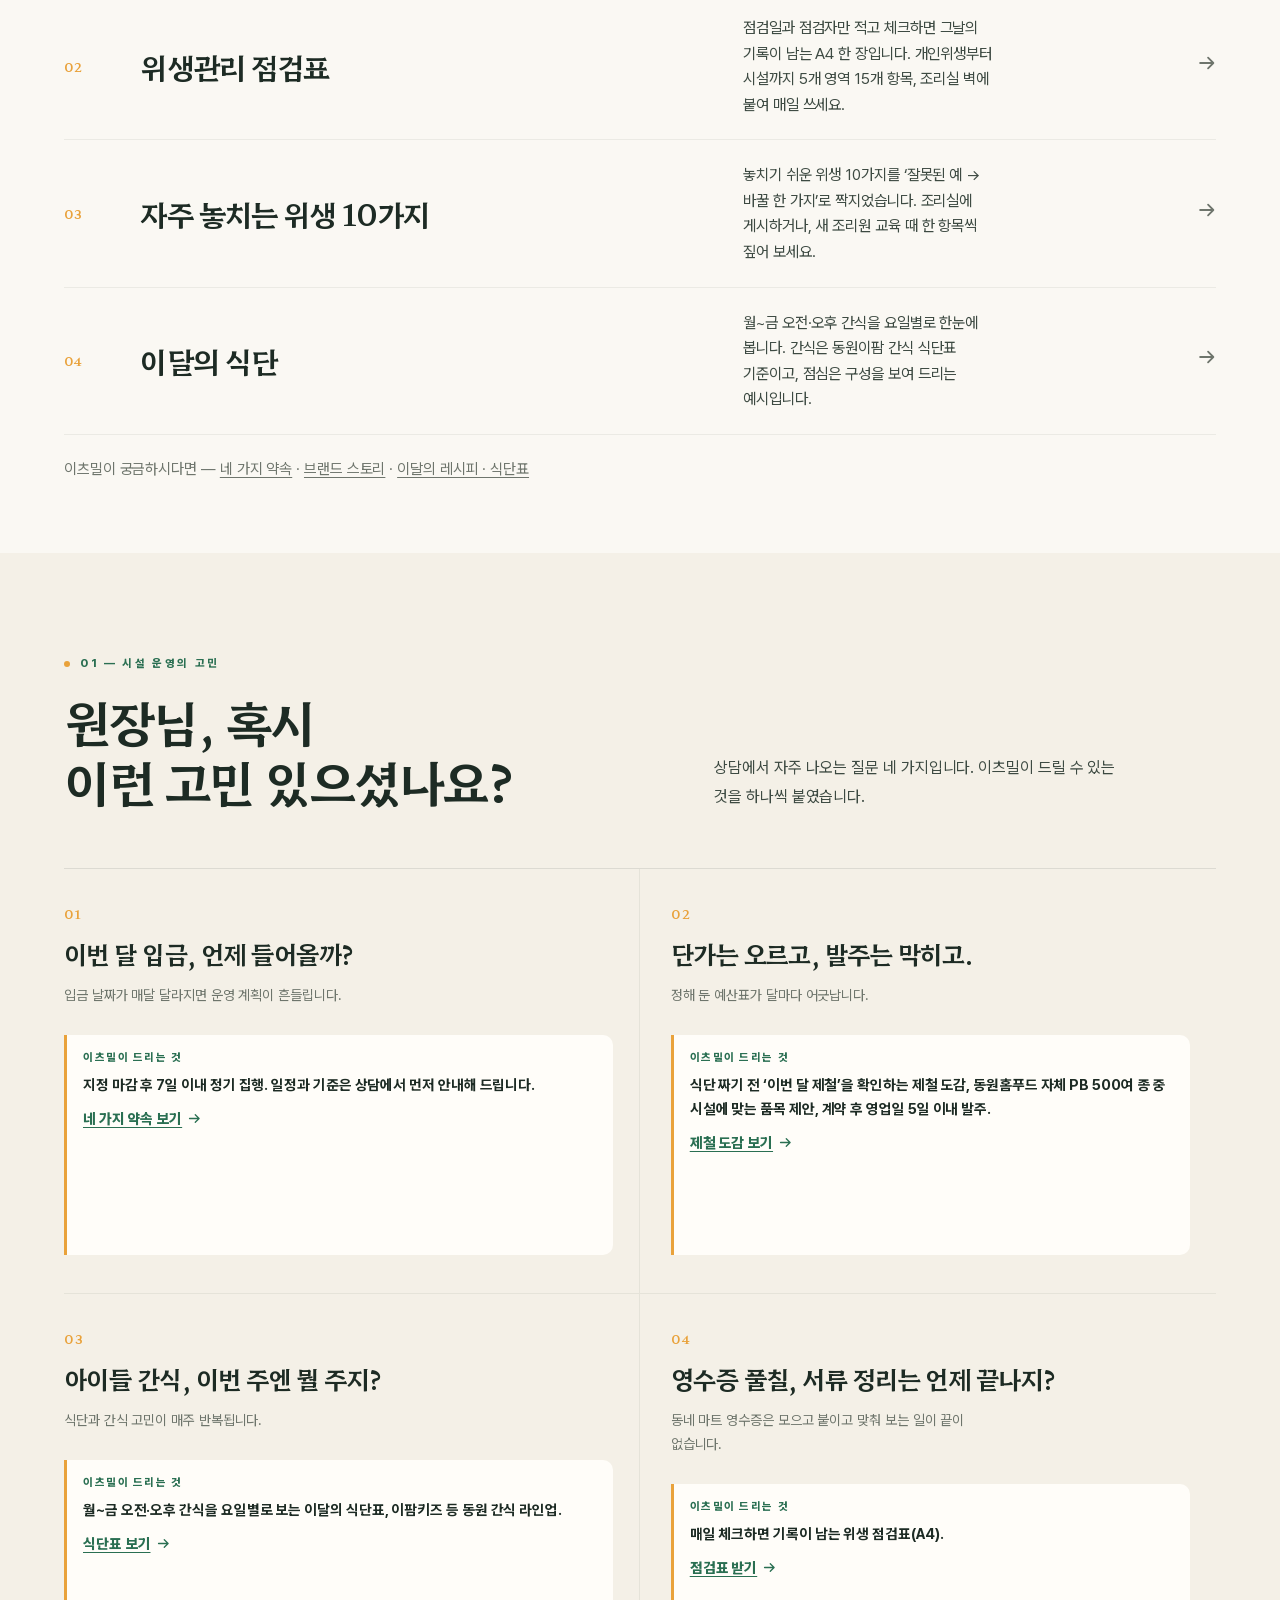
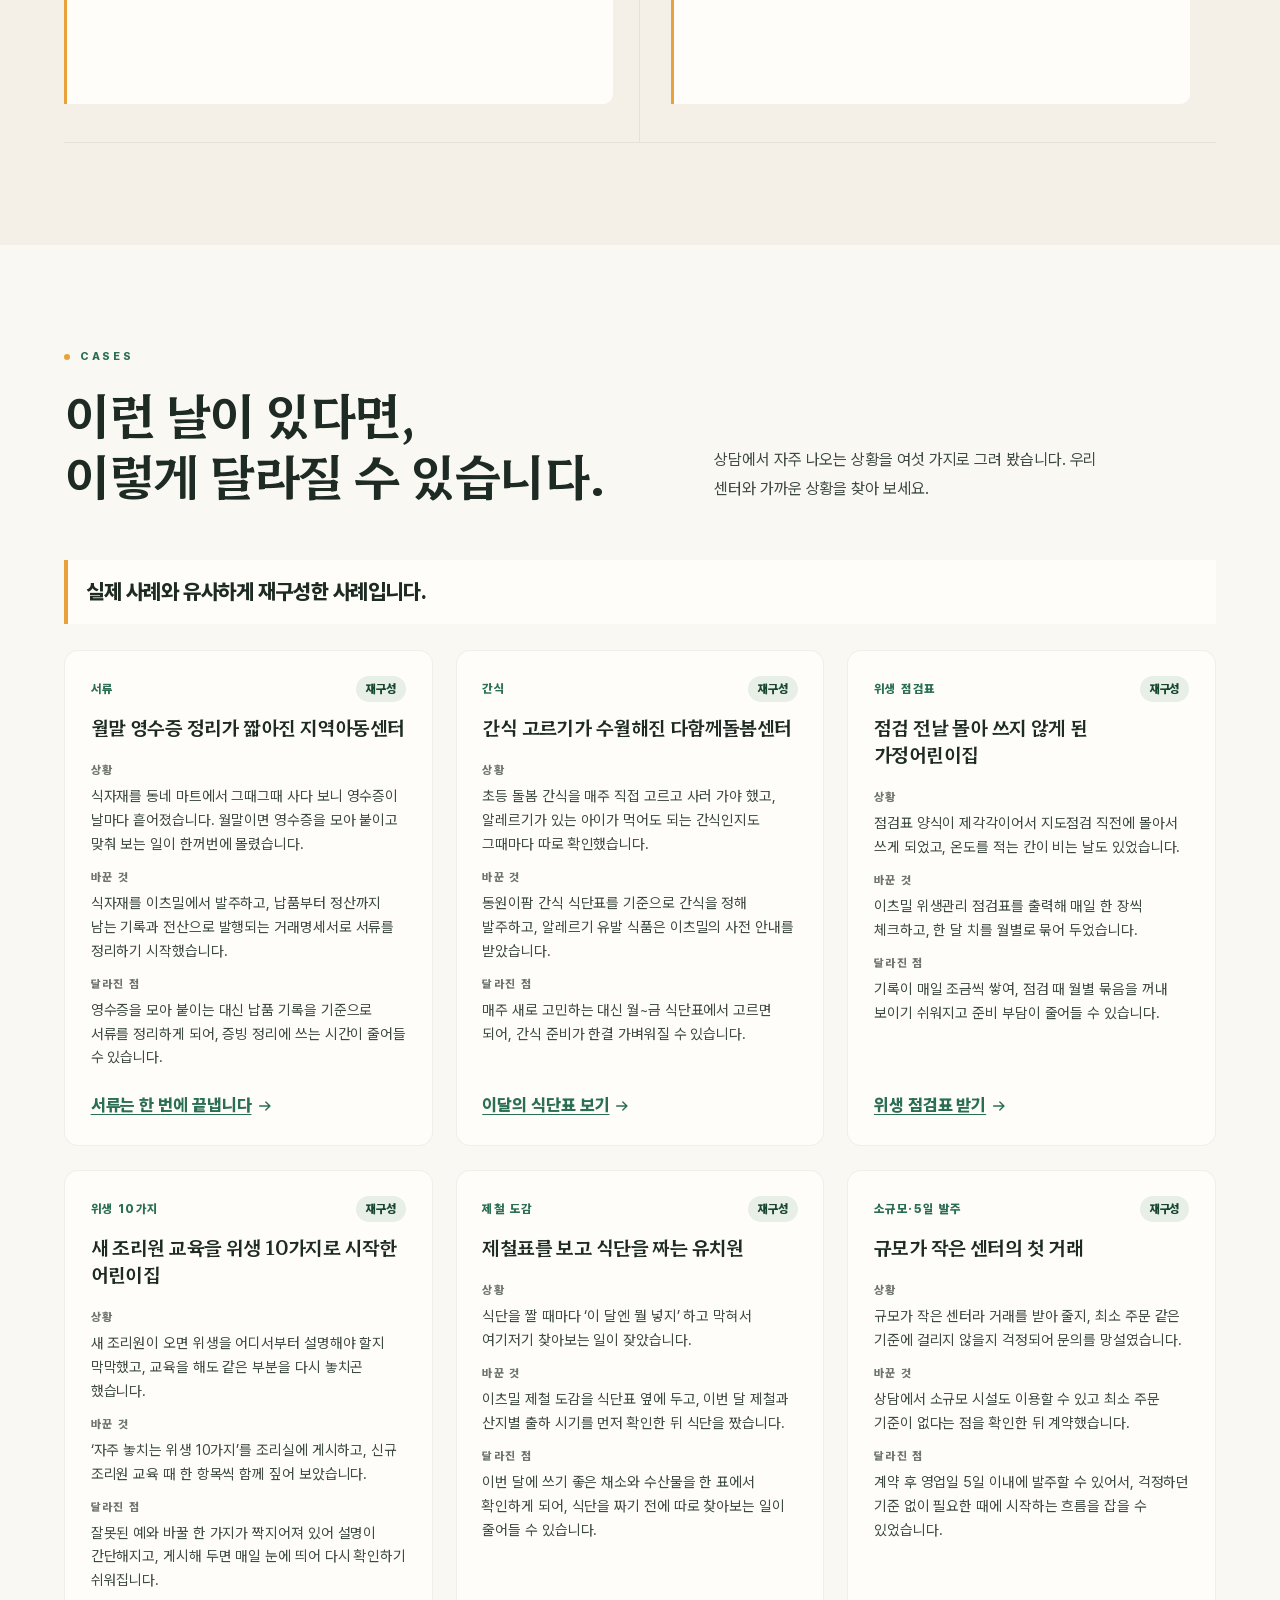
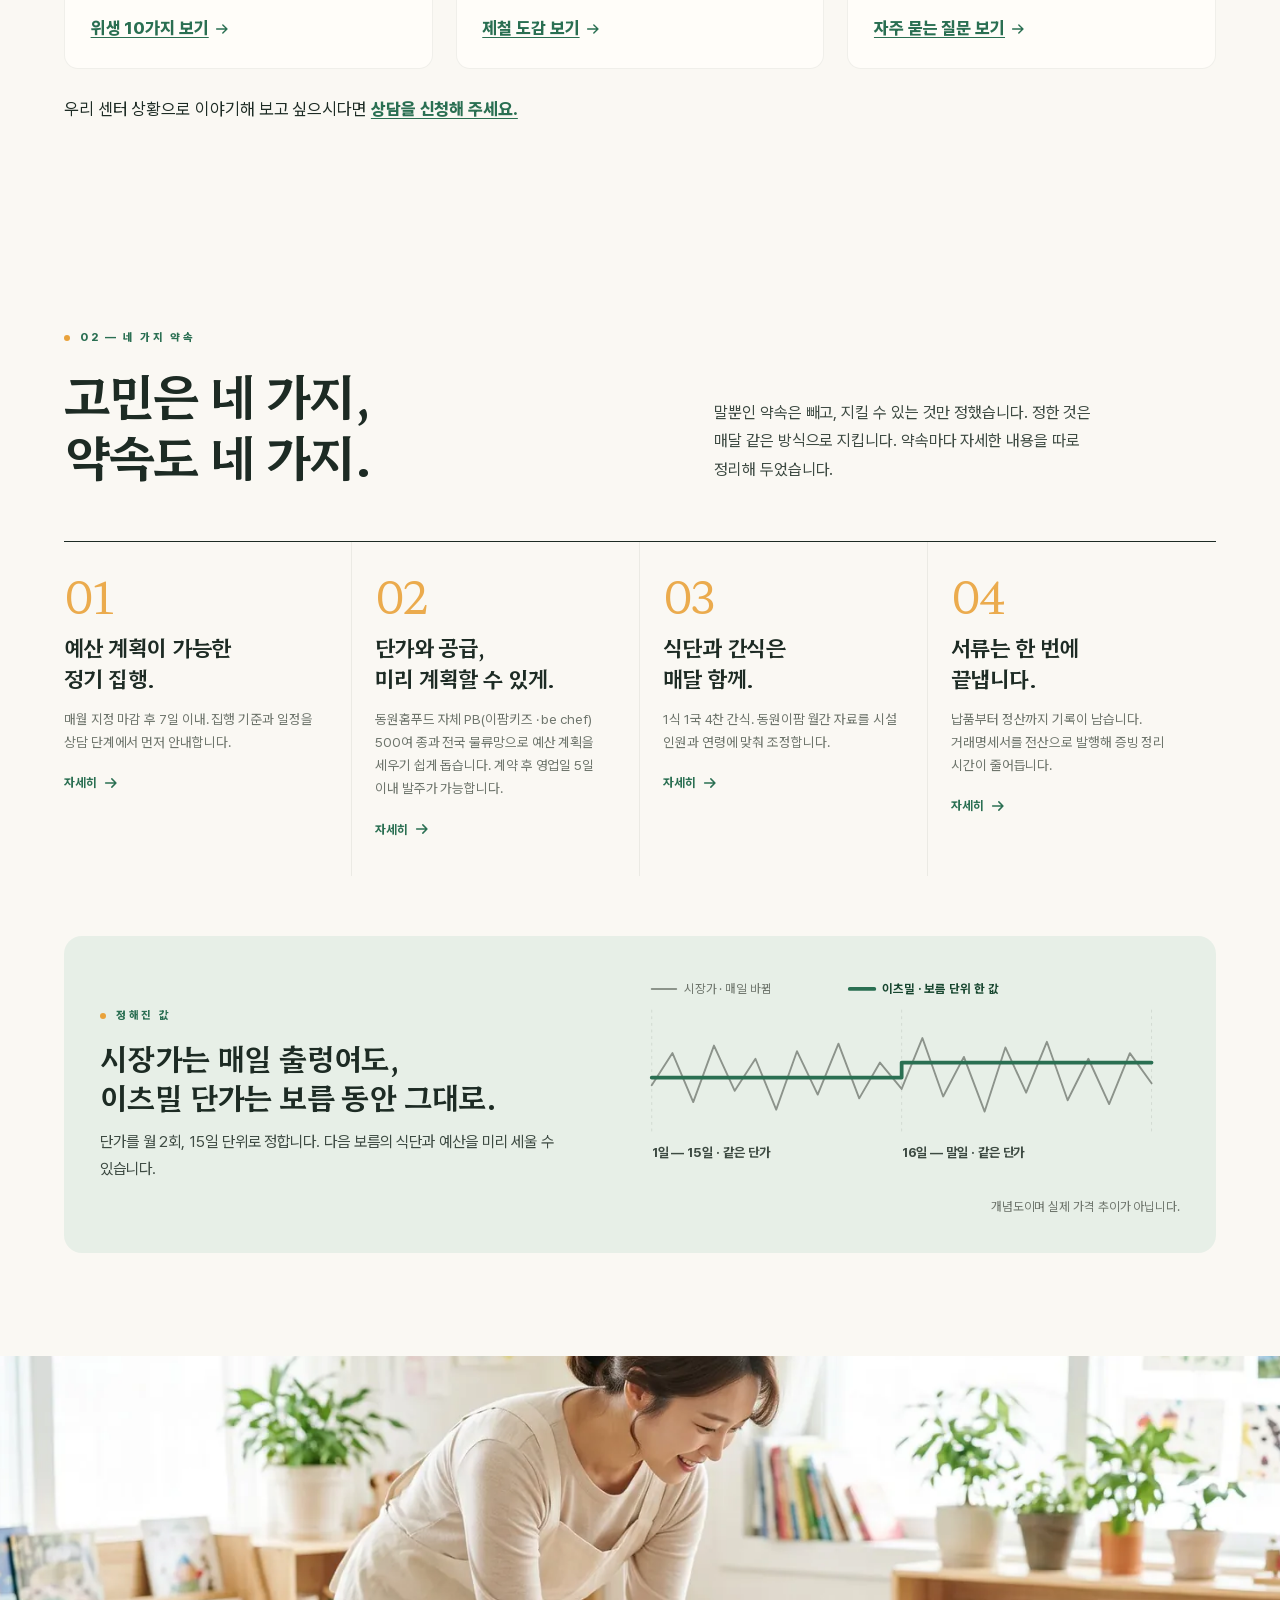
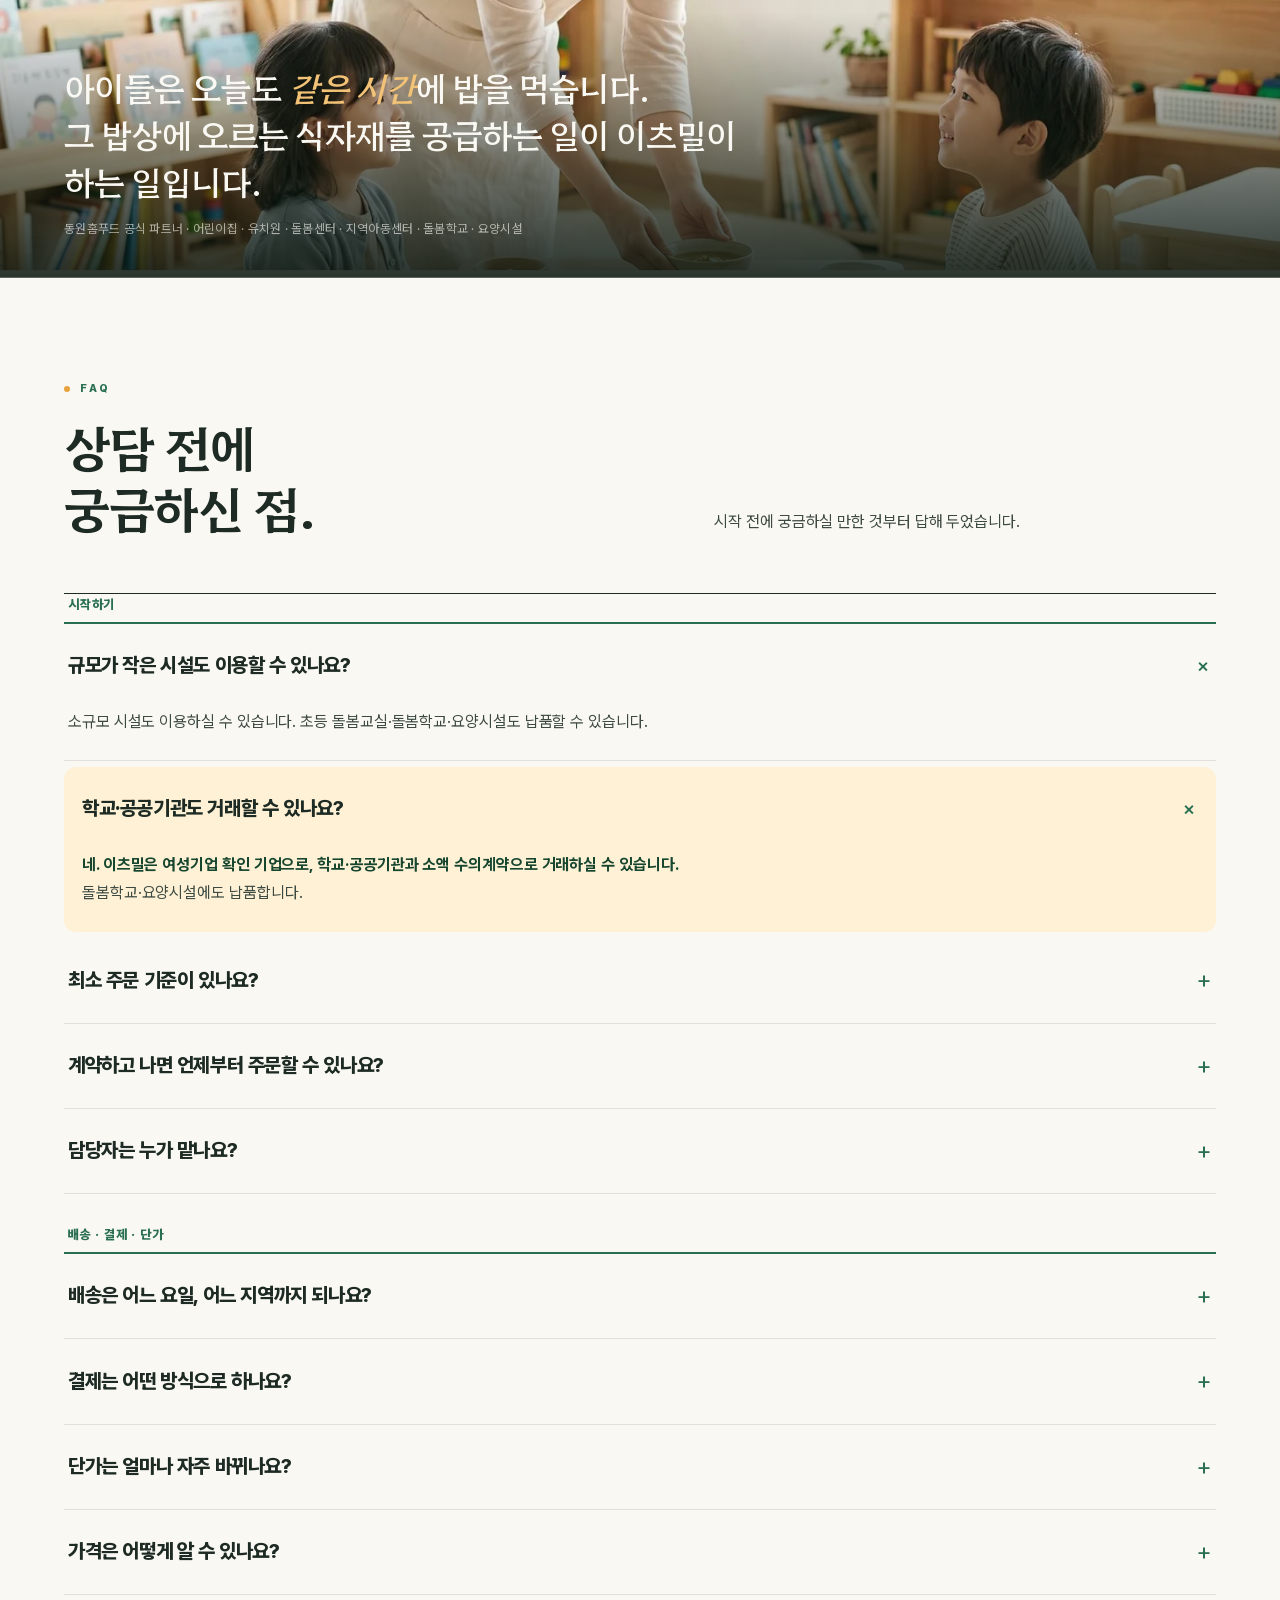
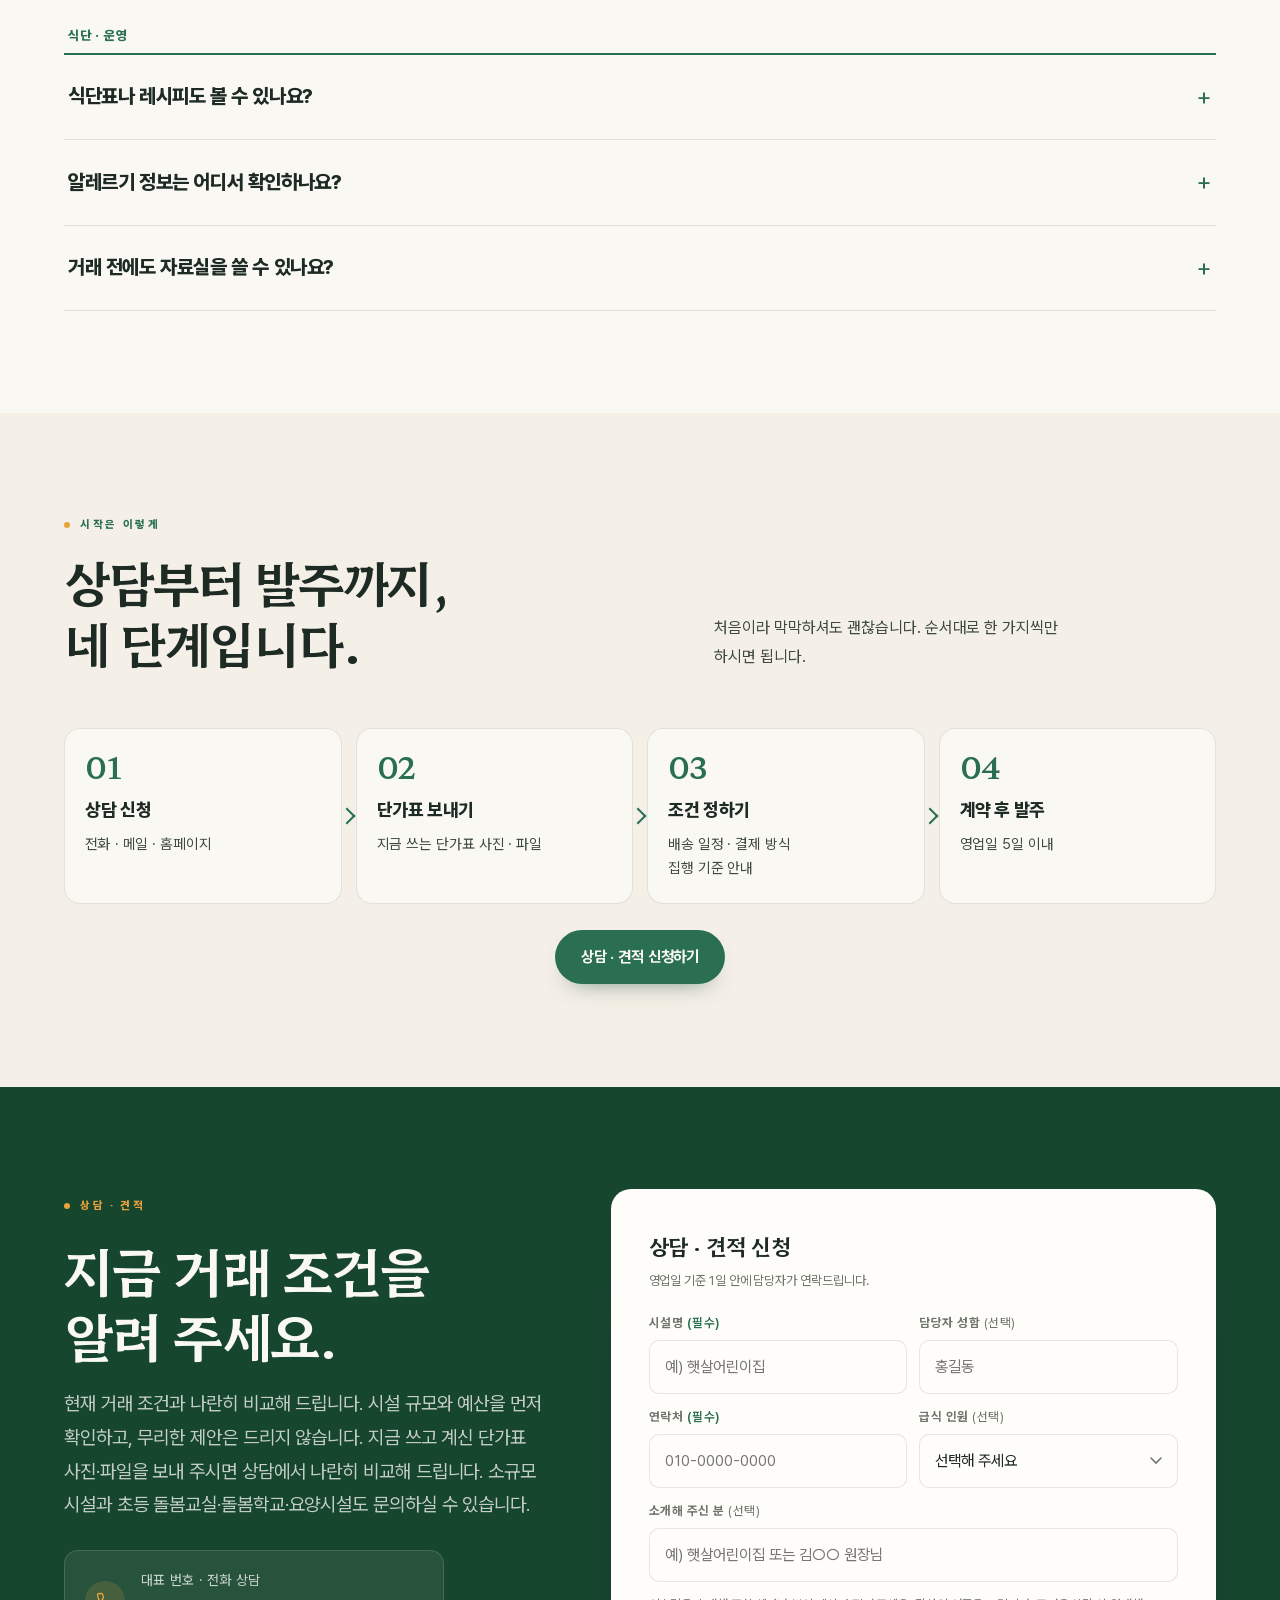
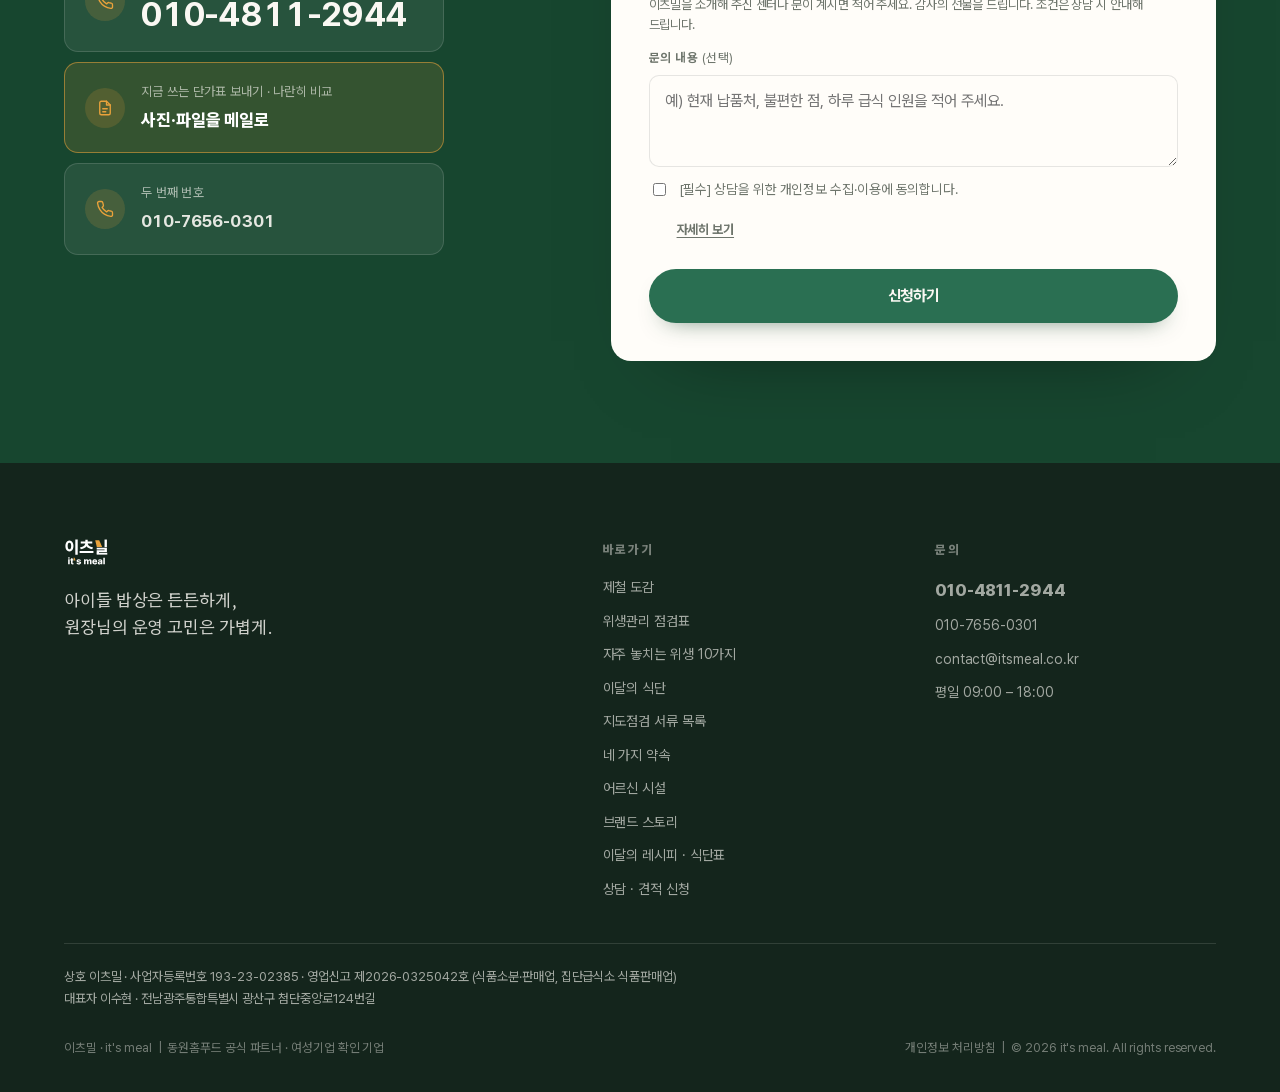
==== commit b339a864: "어르신 시설 랜딩 /care 추가: 네 가지 약속, 어르신 식단 예시, 자료실 연결, FAQ, 내비·사이트맵·llms, 상담 폼에 노인시설 문의 표시 Co-Authored-By: " ====
--- a/index.html
+++ b/index.html
@@ -72,7 +72,7 @@
 <link rel="stylesheet" href="assets/css/home.css?v=a015efe0">
 <link rel="stylesheet" href="assets/css/cine.css?v=6cdbda81">
 <link rel="stylesheet" href="assets/css/sub.css?v=0b7fb41f">
-<link rel="stylesheet" href="assets/css/v3.css?v=6642ce60">
+<link rel="stylesheet" href="assets/css/v3.css?v=66a0f129">
 </head>
 <body data-page="home">
 <!--gen:nav-->
@@ -82,12 +82,12 @@
       <img class="logo-navy" src="/assets/logos/mil2-navy.svg" alt="이츠밀">
       <img class="logo-white" src="/assets/logos/mil2-white.svg" alt="" aria-hidden="true">
     </a>
-    <nav class="nav__menu"><div class="nav__dd"><a href="/resources" class="nav__ddT">급식 자료실<svg class="nav__chev" viewBox="0 0 12 12" fill="none" stroke="currentColor" stroke-width="1.6" stroke-linecap="round" stroke-linejoin="round"><path d="m3 4.5 3 3 3-3"/></svg></a><div class="nav__ddM"><a href="/resource-season"><b>제철 도감</b><span>식단 짜기 전, 이번 달 제철 확인</span></a><a href="/resource-hygiene-check"><b>위생관리 점검표</b><span>출력해서 매일 체크하는 A4 한 장</span></a><a href="/resource-hygiene-tips"><b>자주 놓치는 위생 10가지</b><span>조리실 게시 · 신규 조리원 교육용</span></a><a href="/menu"><b>이달의 식단</b><span>월~금 간식 식단표와 구성 예시</span></a><a href="/resource-inspection"><b>지도점검 서류 목록</b><span>점검 전에 챙길 급식 서류 확인</span></a></div></div><a href="/promise" class="">네 가지 약속</a><a href="/story" class="">브랜드 스토리</a><a href="/archive" class="">이달의 레시피 · 식단표</a></nav>
+    <nav class="nav__menu"><div class="nav__dd"><a href="/resources" class="nav__ddT">급식 자료실<svg class="nav__chev" viewBox="0 0 12 12" fill="none" stroke="currentColor" stroke-width="1.6" stroke-linecap="round" stroke-linejoin="round"><path d="m3 4.5 3 3 3-3"/></svg></a><div class="nav__ddM"><a href="/resource-season"><b>제철 도감</b><span>식단 짜기 전, 이번 달 제철 확인</span></a><a href="/resource-hygiene-check"><b>위생관리 점검표</b><span>출력해서 매일 체크하는 A4 한 장</span></a><a href="/resource-hygiene-tips"><b>자주 놓치는 위생 10가지</b><span>조리실 게시 · 신규 조리원 교육용</span></a><a href="/menu"><b>이달의 식단</b><span>월~금 간식 식단표와 구성 예시</span></a><a href="/resource-inspection"><b>지도점검 서류 목록</b><span>점검 전에 챙길 급식 서류 확인</span></a></div></div><a href="/promise" class="">네 가지 약속</a><a href="/care" class="">어르신 시설</a><a href="/story" class="">브랜드 스토리</a><a href="/archive" class="">이달의 레시피 · 식단표</a></nav>
     <a class="nav__cta" href="/#contact">상담 신청 <svg viewBox="0 0 17 17" fill="none" stroke="currentColor" stroke-width="1.7" stroke-linecap="round" stroke-linejoin="round"><path d="M2 8.5h12M9.5 3.5 14.5 8.5 9.5 13.5"/></svg></a>
     <button class="nav__burger" aria-label="메뉴 열기" aria-expanded="false"><span></span></button>
   </div>
 </header>
-<div class="navSheet"><span class="navSheet__h">급식 자료실</span><a class="navSheet__c" href="/resource-season">제철 도감</a><a class="navSheet__c" href="/resource-hygiene-check">위생관리 점검표</a><a class="navSheet__c" href="/resource-hygiene-tips">자주 놓치는 위생 10가지</a><a class="navSheet__c" href="/menu">이달의 식단</a><a class="navSheet__c" href="/resource-inspection">지도점검 서류 목록</a><a href="/promise">네 가지 약속</a><a href="/story">브랜드 스토리</a><a href="/archive">이달의 레시피 · 식단표</a><a href="/#contact">상담 신청</a></div>
+<div class="navSheet"><span class="navSheet__h">급식 자료실</span><a class="navSheet__c" href="/resource-season">제철 도감</a><a class="navSheet__c" href="/resource-hygiene-check">위생관리 점검표</a><a class="navSheet__c" href="/resource-hygiene-tips">자주 놓치는 위생 10가지</a><a class="navSheet__c" href="/menu">이달의 식단</a><a class="navSheet__c" href="/resource-inspection">지도점검 서류 목록</a><a href="/promise">네 가지 약속</a><a href="/care">어르신 시설</a><a href="/story">브랜드 스토리</a><a href="/archive">이달의 레시피 · 식단표</a><a href="/#contact">상담 신청</a></div>
 <nav class="mbar" id="mbar" aria-label="빠른 메뉴">
   <a href="/"><svg viewBox="0 0 24 24" fill="none" stroke="currentColor" stroke-width="1.7" stroke-linecap="round" stroke-linejoin="round"><path d="M3 11.5 12 4l9 7.5V20a1 1 0 0 1-1 1h-5v-6H9v6H4a1 1 0 0 1-1-1z"/></svg><span>홈</span></a>
   <a href="/resources"><svg viewBox="0 0 24 24" fill="none" stroke="currentColor" stroke-width="1.7" stroke-linecap="round" stroke-linejoin="round"><path d="M6 3h9l4 4v14H6z"/><path d="M14 3v5h5M9 13h6M9 17h6"/></svg><span>급식 자료실</span></a>
@@ -585,6 +585,7 @@
           <li><a href="/menu">이달의 식단</a></li>
           <li><a href="/resource-inspection">지도점검 서류 목록</a></li>
           <li><a href="/promise">네 가지 약속</a></li>
+          <li><a href="/care">어르신 시설</a></li>
           <li><a href="/story">브랜드 스토리</a></li>
           <li><a href="/archive">이달의 레시피 · 식단표</a></li>
           <li><a href="/#contact">상담 · 견적 신청</a></li>
@@ -622,6 +623,7 @@
     const msg = document.getElementById('formMsg')
     const btn = form.querySelector('button[type=submit]')
     const flag = (el, bad) => el.classList.toggle('is-bad', bad)
+    if (new URLSearchParams(location.search).get('from') === 'care') form.insertAdjacentHTML('beforeend', '<input type="hidden" name="src" value="care">')
     form.addEventListener('submit', async e => {
       e.preventDefault()
       const org = form.org.value.trim()
--- a/assets/css/v3.css
+++ b/assets/css/v3.css
@@ -1086,3 +1086,28 @@
 /* FAQ 강조 문항 */
 .faq__i--hl { background: #FFF1D6; border-radius: 12px; border-bottom-color: transparent; padding-inline: 14px; margin-block: 6px; }
 .faq__i--hl p b { color: var(--green-deep); }
+
+/* ═══ /care 어르신 시설 ════════════════════════════════════════════ */
+.careTop { display: grid; grid-template-columns: minmax(0, 1fr) minmax(0, 1.05fr); gap: clamp(24px, 4vw, 60px); align-items: center; margin-top: clamp(18px, 2.4vw, 30px); }
+.careTop h1 { font-family: var(--serif); font-weight: 600; font-size: clamp(34px, 4.6vw, 60px); line-height: 1.2; letter-spacing: -.03em; margin: 14px 0 0; }
+.careTop h1 em { font-style: italic; color: var(--green); }
+.careTop__acts { display: flex; flex-wrap: wrap; gap: 10px; margin-top: 26px; }
+.careTop__ph { margin: 0; border-radius: 16px; overflow: hidden; aspect-ratio: 4 / 3; background: var(--band); }
+.careTop__ph img { width: 100%; height: 100%; object-fit: cover; object-position: 70% 50%; display: block; }
+.careTags { list-style: none; display: flex; flex-wrap: wrap; gap: 8px; margin: 22px 0 0; padding: 0; }
+.careTags li { padding: 6px 12px; border-radius: 999px; background: var(--green-mist); color: var(--green-deep); font-size: 13.5px; font-weight: 700; }
+.careMenu { margin-top: clamp(22px, 3vw, 36px); overflow-x: auto; border: 1px solid var(--line); border-radius: 16px; background: var(--ivory); }
+.careMenu table { width: 100%; min-width: 560px; border-collapse: collapse; font-size: 16px; }
+.careMenu th, .careMenu td { padding: 15px 18px; text-align: left; border-bottom: 1px solid var(--line); line-height: 1.6; }
+.careMenu thead th { font-size: 13px; letter-spacing: .06em; color: var(--green); background: var(--green-mist); }
+.careMenu tbody th { font-weight: 800; color: var(--green-deep); width: 64px; }
+.careMenu tbody tr:last-child th, .careMenu tbody tr:last-child td { border-bottom: 0; }
+.careNote { margin: 14px 0 0; font-size: 13.5px; line-height: 1.7; color: var(--muted); max-width: 76ch; }
+.careCta__in { display: grid; grid-template-columns: minmax(0, 1.2fr) minmax(0, .8fr); gap: clamp(24px, 4vw, 60px); align-items: center; }
+.careCta__ph { margin: 0; border-radius: 16px; overflow: hidden; aspect-ratio: 4 / 4.4; }
+.careCta__ph img { width: 100%; height: 100%; object-fit: cover; object-position: 50% 80%; display: block; }
+.careCta .careCta__tel { color: #fff; border-color: rgba(250,248,243,.4); }
+.careCta .careCta__tel:hover { color: #fff; border-color: #fff; }
+@media (max-width: 860px) { .careTop, .careCta__in { grid-template-columns: 1fr; } .careCta__ph { display: none; } }
+.careCta .btn--primary { background: var(--amber); color: #3A2A0B; }
+.careCta .btn--primary:hover { background: #F0B257; }
